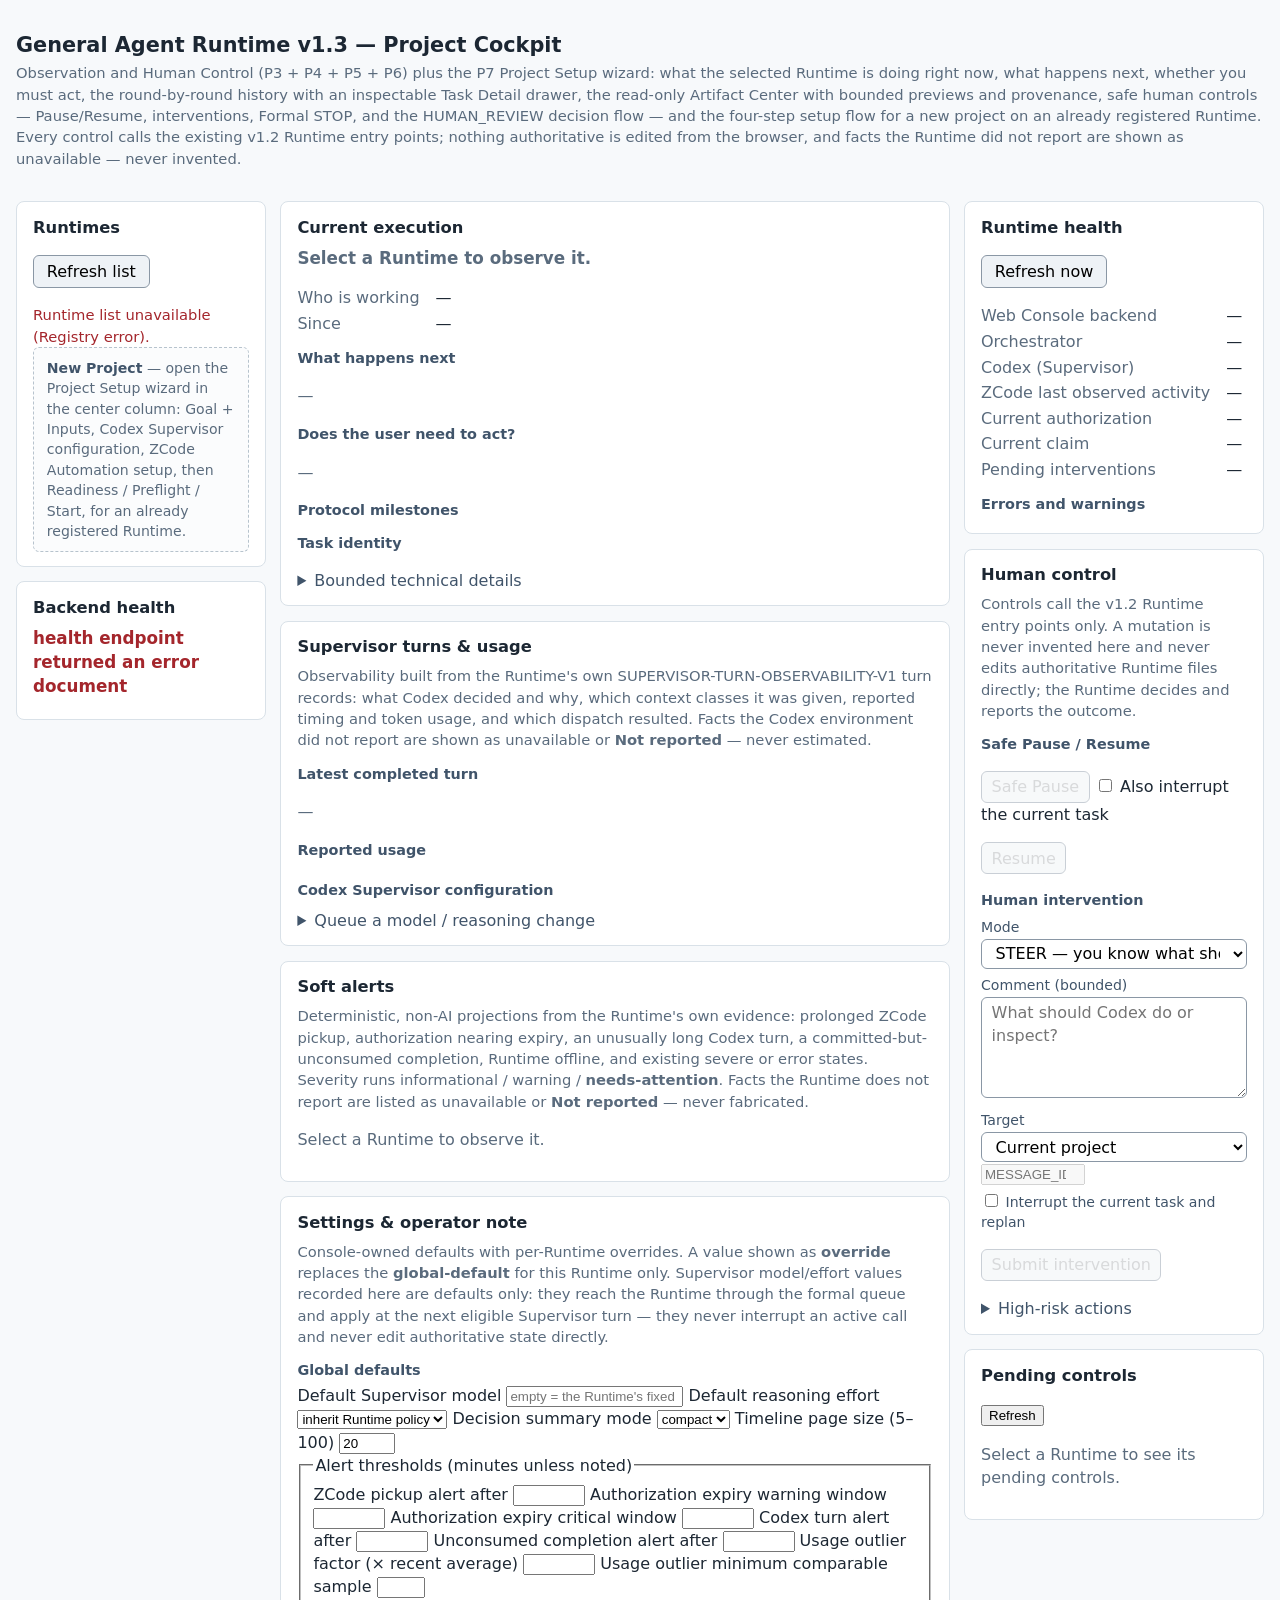
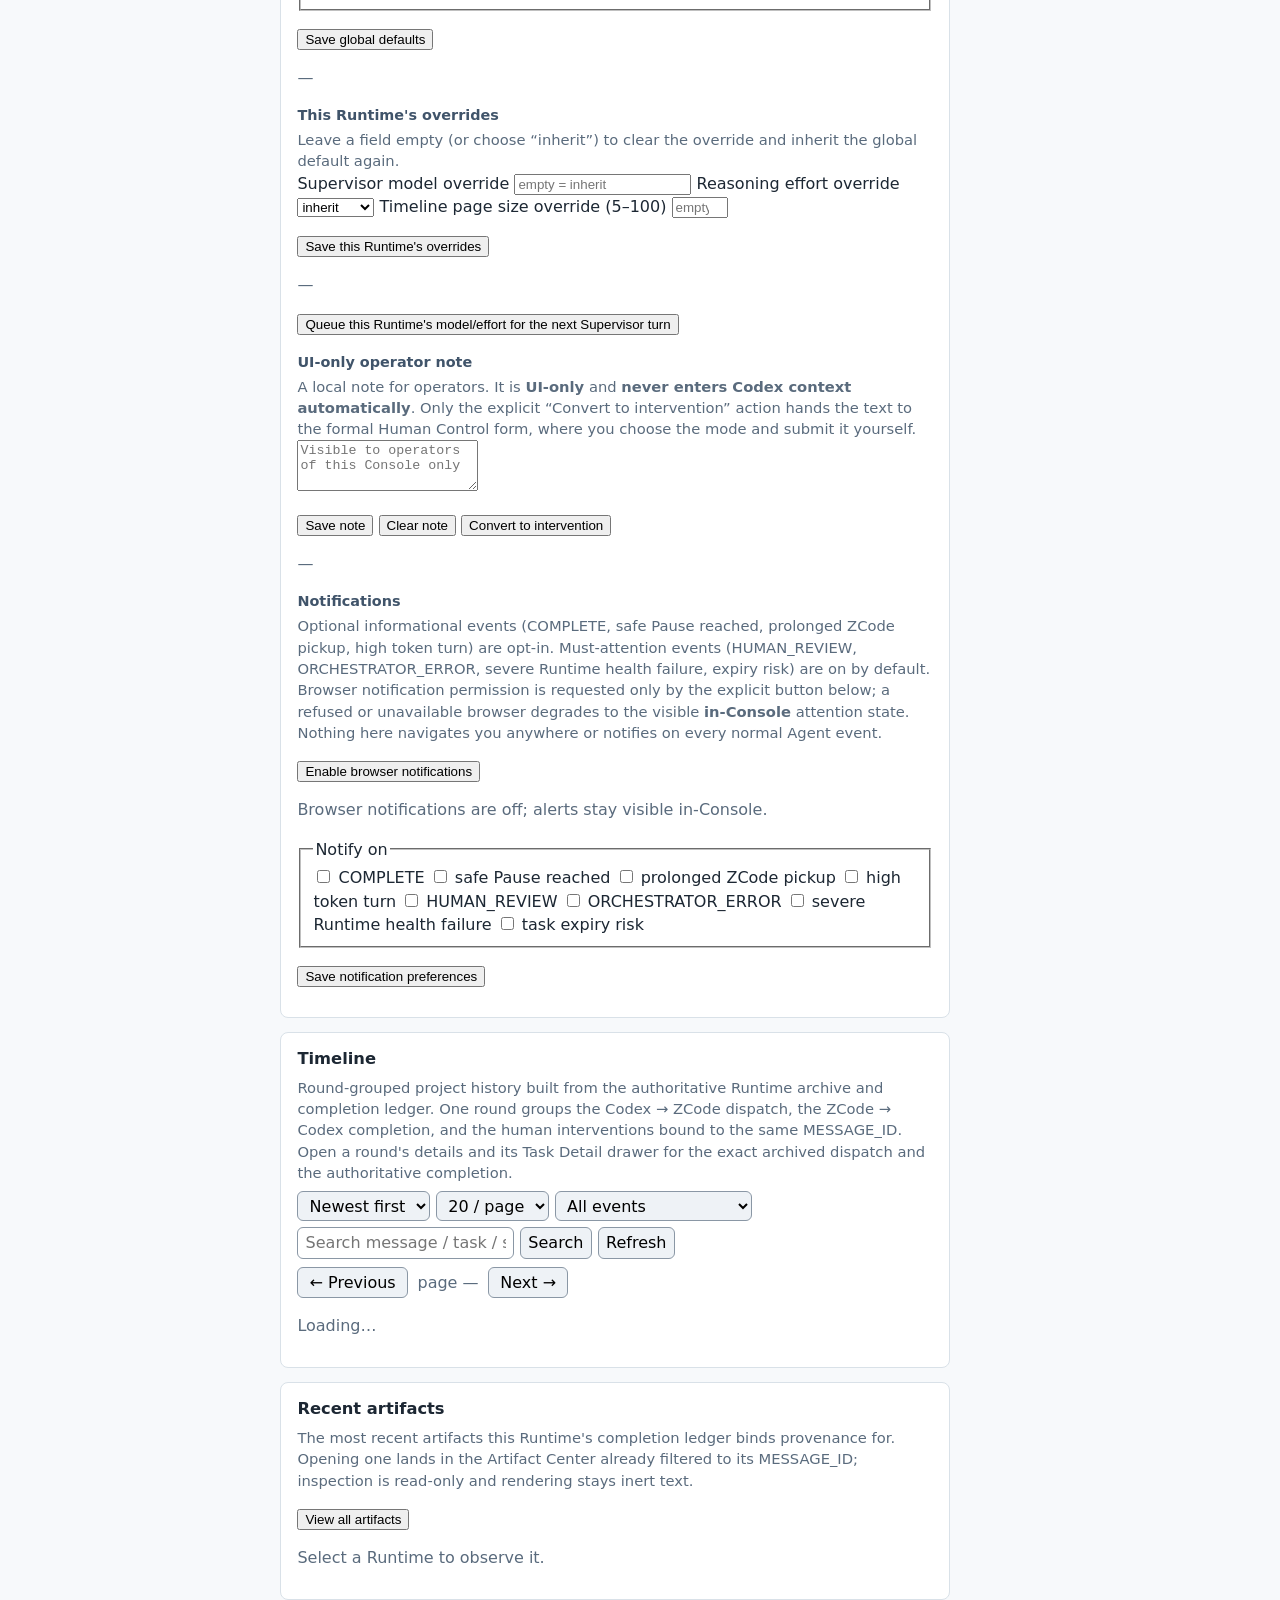
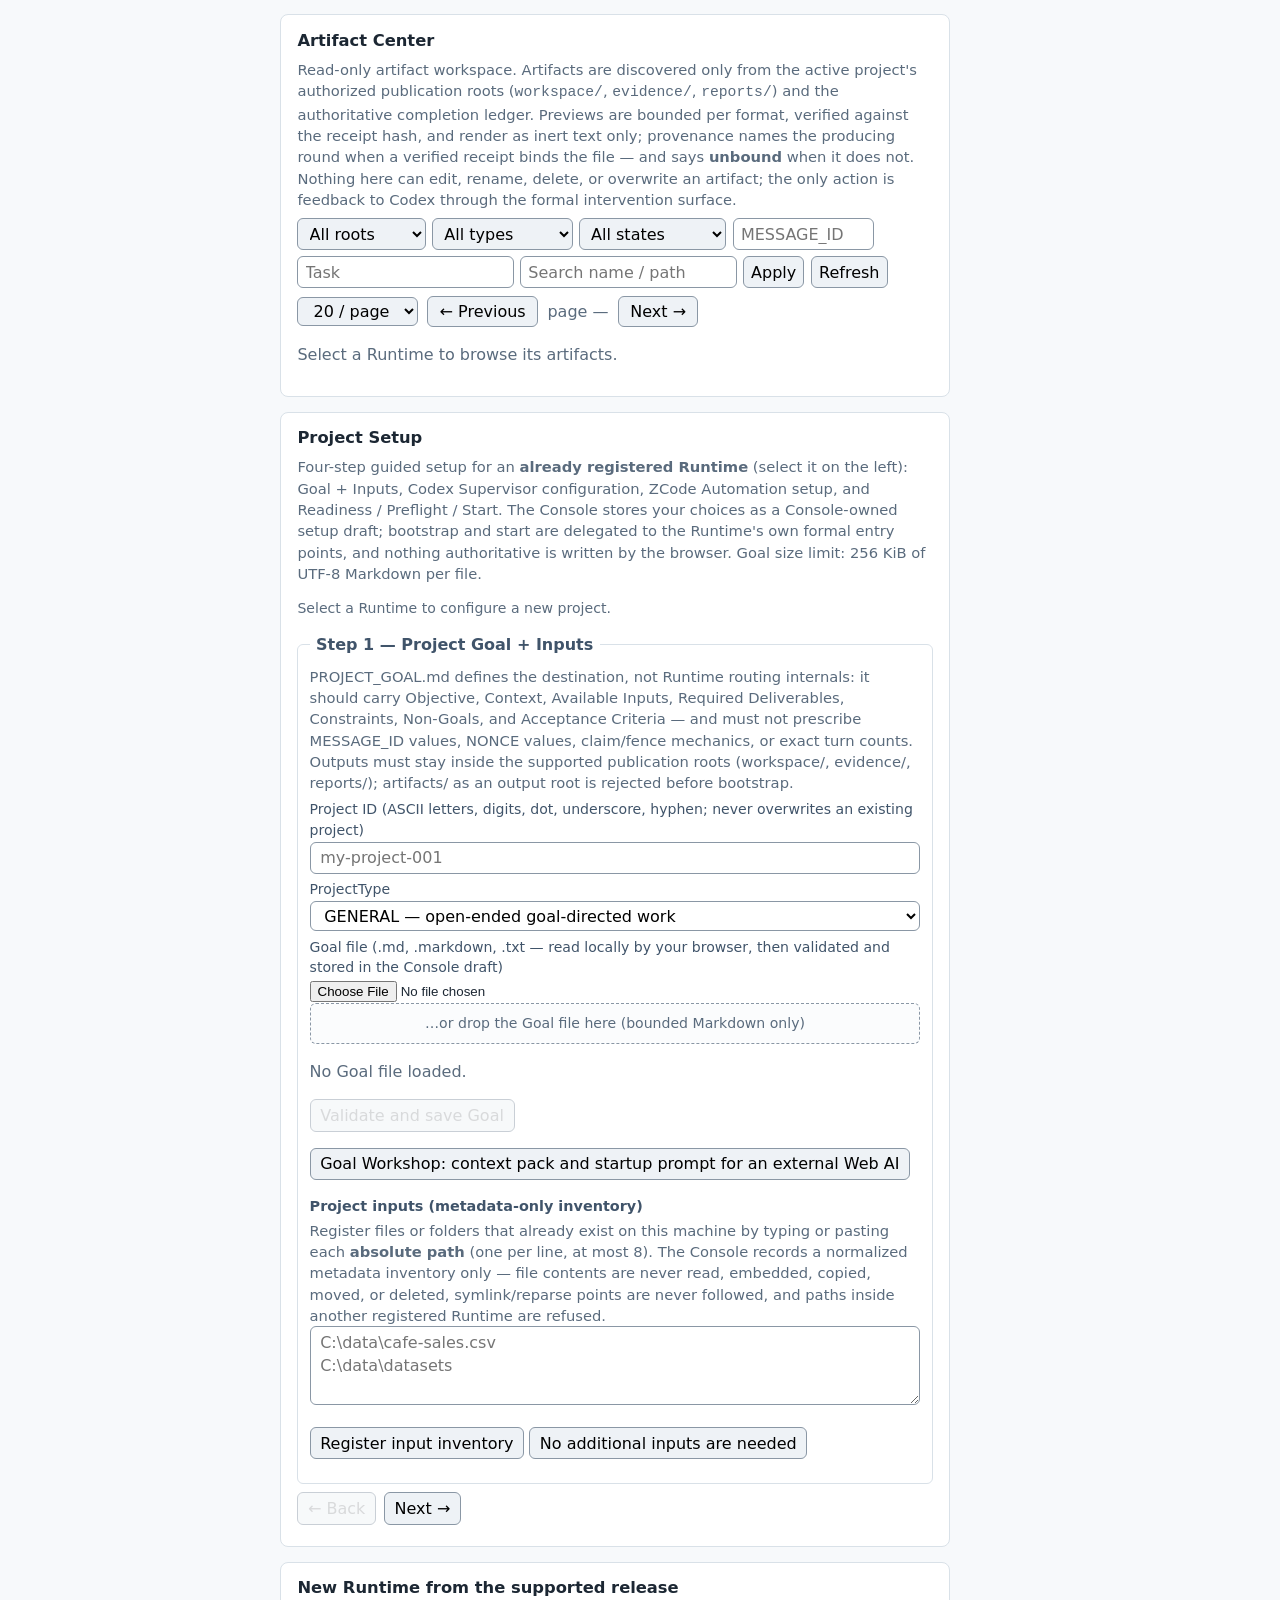
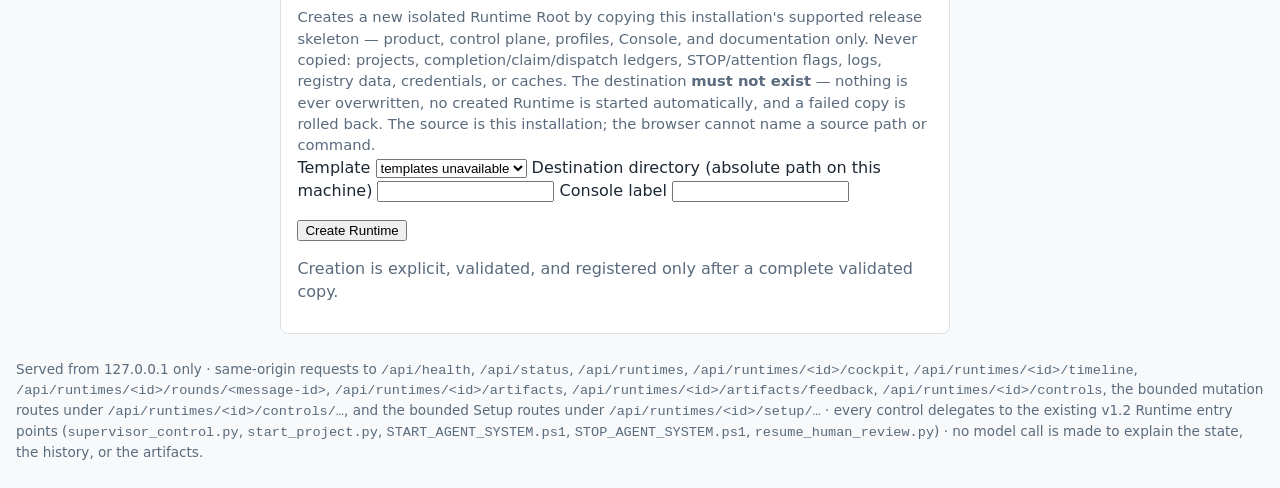
==== web_console/index.html @ d337f1e9 "Checkpoint: v1.3.0-rc1 before UI UX productization" ====
<!DOCTYPE html>
<html lang="en">
<head>
<meta charset="utf-8">
<meta name="viewport" content="width=device-width, initial-scale=1">
<title>General Agent Runtime v1.3 — Project Cockpit</title>
<style>
  :root { color-scheme: light; }
  * { box-sizing: border-box; }
  body {
    font-family: "Segoe UI", system-ui, sans-serif;
    margin: 0 auto; max-width: 86rem; padding: 0 1rem 2rem;
    color: #1c2733; background: #f7f9fb; line-height: 1.45;
  }
  header { padding: 1rem 0 0.2rem; }
  h1 { font-size: 1.3rem; margin-bottom: 0.15rem; }
  h2 { font-size: 1.02rem; margin: 0 0 0.4rem; }
  h3 { font-size: 0.9rem; margin: 0.8rem 0 0.2rem; color: #40546a; }
  .hint { color: #5a6b7d; margin: 0.1rem 0 0; font-size: 0.92rem; }
  .cockpit-grid {
    display: grid; gap: 0.9rem; margin-top: 0.9rem;
    grid-template-columns: 250px minmax(0, 1fr) 300px;
    align-items: start;
  }
  #column-runtimes, #column-current, #column-control { min-width: 0; }
  section {
    background: #ffffff; border: 1px solid #d9e1e8; border-radius: 8px;
    padding: 0.85rem 1rem; margin-top: 0.9rem;
  }
  .placeholder {
    border: 1px dashed #b7c3cd; border-radius: 6px; background: #fbfcfd;
    color: #5a6b7d; padding: 0.6rem 0.8rem; font-size: 0.88rem;
  }
  .placeholder strong { color: #40546a; }
  .state { font-weight: 600; font-size: 1.05rem; margin: 0.2rem 0; }
  .ok { color: #17682f; }
  .bad { color: #a4262c; }
  .muted { color: #5a6b7d; }
  dl { display: grid; grid-template-columns: max-content 1fr;
       gap: 0.15rem 1rem; margin: 0.4rem 0 0; }
  dt { color: #5a6b7d; }
  dd { margin: 0; overflow-wrap: anywhere; }
  ul#ce-milestones { list-style: none; margin: 0.3rem 0 0; padding: 0; }
  ul#ce-milestones li { padding: 0.05rem 0; }
  ul#rh-errors { list-style: none; margin: 0.3rem 0 0; padding: 0; }
  ul#rh-errors li { padding: 0.05rem 0; overflow-wrap: anywhere; }
  .runtime-item {
    display: block; width: 100%; text-align: left; font: inherit;
    margin: 0.25rem 0; padding: 0.4rem 0.6rem; border-radius: 6px;
    border: 1px solid #c6d0d9; background: #eef2f6; cursor: pointer;
    overflow-wrap: anywhere;
  }
  .runtime-item:hover { background: #e2e9ef; }
  .runtime-item.selected { border-color: #2b5d8c; background: #dce9f5; }
  .runtime-item .rid { color: #5a6b7d; font-size: 0.8rem; }
  button#refresh, button#refresh-health {
    font: inherit; padding: 0.25rem 0.8rem; border-radius: 6px;
    border: 1px solid #8a97a5; background: #eef2f6; cursor: pointer;
  }
  button#refresh:hover, button#refresh-health:hover { background: #e2e9ef; }
  details { margin-top: 0.5rem; }
  summary { cursor: pointer; color: #40546a; }
  footer { margin-top: 1.6rem; color: #5a6b7d; font-size: 0.85rem; }
  /* P4 Timeline panel */
  #tl-controls { display: flex; flex-wrap: wrap; gap: 0.4rem; margin: 0.5rem 0; }
  #tl-controls select, #tl-controls input, #tl-controls button {
    font: inherit; padding: 0.2rem 0.45rem; border-radius: 6px;
    border: 1px solid #8a97a5; background: #eef2f6;
  }
  #tl-controls input { background: #ffffff; min-width: 12rem; }
  #tl-controls button { cursor: pointer; }
  #tl-controls button:hover { background: #e2e9ef; }
  .timeline-round {
    border: 1px solid #d9e1e8; border-radius: 6px; background: #fbfcfd;
    margin: 0.4rem 0; padding: 0.35rem 0.6rem;
  }
  .timeline-round summary { list-style: none; cursor: pointer; }
  .timeline-round .round-head { display: flex; flex-wrap: wrap; gap: 0.4rem;
    align-items: baseline; }
  .round-status { font-weight: 600; }
  .round-status.completed { color: #17682f; }
  .round-status.untrusted, .round-status.anomaly { color: #a4262c; }
  .round-meta { color: #5a6b7d; font-size: 0.85rem; }
  .badge { display: inline-block; border: 1px solid #c6d0d9; color: #5a6b7d;
    border-radius: 10px; padding: 0 0.5rem; font-size: 0.78rem; }
  .badge.warn { border-color: #d0a12c; color: #7a5c00; }
  .badge.bad { border-color: #a4262c; color: #a4262c; }
  .round-detail-open { font: inherit; cursor: pointer; margin-top: 0.3rem;
    padding: 0.2rem 0.7rem; border-radius: 6px; border: 1px solid #2b5d8c;
    background: #dce9f5; }
  #tl-pages { display: flex; gap: 0.6rem; align-items: center; margin: 0.5rem 0; }
  #tl-pages button { font: inherit; padding: 0.2rem 0.7rem; border-radius: 6px;
    border: 1px solid #8a97a5; background: #eef2f6; cursor: pointer; }
  #tl-pages button:disabled { opacity: 0.45; cursor: default; }
  #tl-new-events button { font: inherit; padding: 0.25rem 0.8rem;
    border-radius: 6px; border: 1px solid #2b5d8c; background: #dce9f5;
    cursor: pointer; }
  /* P4 Task Detail drawer */
  #task-drawer {
    position: fixed; top: 0; right: 0; height: 100vh; width: min(46rem, 96vw);
    background: #ffffff; border-left: 2px solid #2b5d8c;
    box-shadow: -6px 0 18px rgba(28, 39, 51, 0.18);
    padding: 0.8rem 1rem; overflow-y: auto; z-index: 20;
  }
  #td-head { display: flex; justify-content: space-between; gap: 0.6rem;
    align-items: baseline; }
  #td-close { font: inherit; cursor: pointer; padding: 0.2rem 0.7rem;
    border-radius: 6px; border: 1px solid #8a97a5; background: #eef2f6; }
  #td-tabs { display: flex; flex-wrap: wrap; gap: 0.3rem; margin: 0.6rem 0; }
  #td-tabs button { font: inherit; font-size: 0.88rem; cursor: pointer;
    padding: 0.22rem 0.7rem; border-radius: 14px; border: 1px solid #c6d0d9;
    background: #f2f5f8; }
  #td-tabs button.active { border-color: #2b5d8c; background: #dce9f5;
    font-weight: 600; }
  #td-body pre {
    white-space: pre-wrap; overflow-wrap: anywhere; background: #f4f6f8;
    border: 1px solid #d9e1e8; border-radius: 6px; padding: 0.6rem;
    font-size: 0.82rem; max-height: 60vh; overflow-y: auto;
  }
  #td-body .unavailable { color: #a4262c; }
  /* P5 Human Control + Pending Controls */
  #hc-feedback {
    border: 1px solid #c6d0d9; border-radius: 6px; padding: 0.4rem 0.6rem;
    margin: 0.4rem 0; font-size: 0.88rem; overflow-wrap: anywhere;
  }
  #hc-feedback.hc-ok { border-color: #17682f; background: #eef7f0; }
  #hc-feedback.hc-error { border-color: #a4262c; background: #fbeeee; }
  .hc-confirm {
    border: 1px solid #d0a12c; background: #fdf6e3; border-radius: 6px;
    padding: 0.45rem 0.6rem; margin: 0.4rem 0; font-size: 0.88rem;
  }
  .hc-confirm p { margin: 0.15rem 0; }
  .hc-danger {
    border: 1px solid #a4262c; background: #fff5f5; border-radius: 6px;
    padding: 0.45rem 0.6rem; margin: 0.45rem 0 0;
  }
  .hc-danger h4 { color: #a4262c; margin: 0.2rem 0; }
  button.hc-danger-button {
    font: inherit; cursor: pointer; padding: 0.25rem 0.8rem;
    border-radius: 6px; border: 1px solid #a4262c; background: #ffffff;
    color: #a4262c; font-weight: 600;
  }
  button.hc-danger-button:hover { background: #fbeeee; }
  #human-control-section button, #hc-int-form select,
  #hc-int-form textarea, #hc-review-form textarea,
  #hc-stop-challenge input {
    font: inherit; padding: 0.22rem 0.6rem; border-radius: 6px;
    border: 1px solid #8a97a5; background: #eef2f6;
  }
  #human-control-section button { cursor: pointer; }
  #human-control-section button:hover:not(:disabled) { background: #e2e9ef; }
  #human-control-section button:disabled { opacity: 0.45; cursor: default; }
  #hc-int-form, #hc-review-form { margin: 0.3rem 0 0; }
  #hc-int-form label, #hc-review-form label { display: block;
    margin: 0.35rem 0 0.1rem; color: #40546a; font-size: 0.88rem; }
  #hc-int-form select, #hc-int-form textarea, #hc-review-form textarea,
  #hc-stop-challenge input { width: 100%; background: #ffffff; }
  #hc-review-reason {
    white-space: pre-wrap; overflow-wrap: anywhere; background: #f4f6f8;
    border: 1px solid #d9e1e8; border-radius: 6px; padding: 0.5rem;
    font-size: 0.85rem;
  }
  #hc-review-facts { font-size: 0.88rem; }
  #hc-review-prepared { border: 1px solid #2b5d8c; border-radius: 6px;
    background: #f0f6fc; padding: 0.45rem 0.6rem; margin: 0.4rem 0;
    font-size: 0.85rem; overflow-wrap: anywhere; }
  .hc-item {
    border: 1px solid #d9e1e8; border-radius: 6px; background: #fbfcfd;
    margin: 0.35rem 0; padding: 0.35rem 0.55rem; font-size: 0.88rem;
  }
  .hc-item .hc-cat { font-weight: 600; }
  .badge.pending { border-color: #d0a12c; color: #7a5c00; }
  .badge.consumed { border-color: #17682f; color: #17682f; }
  .badge.superseded, .badge.failed, .badge.needs_recovery {
    border-color: #a4262c; color: #a4262c; }
  /* P6 Artifact Center */
  #ac-controls { display: flex; flex-wrap: wrap; gap: 0.4rem; margin: 0.5rem 0; }
  #ac-controls select, #ac-controls input, #ac-controls button {
    font: inherit; padding: 0.2rem 0.45rem; border-radius: 6px;
    border: 1px solid #8a97a5; background: #eef2f6;
  }
  #ac-controls input { background: #ffffff; min-width: 8rem; }
  #ac-controls button { cursor: pointer; }
  #ac-controls button:hover { background: #e2e9ef; }
  #ac-pages { display: flex; flex-wrap: wrap; gap: 0.6rem; align-items: center;
    margin: 0.5rem 0; }
  #ac-pages button, #ac-page-size { font: inherit; padding: 0.2rem 0.7rem;
    border-radius: 6px; border: 1px solid #8a97a5; background: #eef2f6;
    cursor: pointer; }
  #ac-pages button:disabled { opacity: 0.45; cursor: default; }
  .ac-item {
    border: 1px solid #d9e1e8; border-radius: 6px; background: #fbfcfd;
    margin: 0.4rem 0; padding: 0.35rem 0.6rem;
  }
  .ac-head { display: flex; flex-wrap: wrap; gap: 0.4rem;
    align-items: baseline; }
  .ac-name { font: inherit; cursor: pointer; padding: 0.15rem 0.55rem;
    border-radius: 6px; border: 1px solid #2b5d8c; background: #dce9f5; }
  .ac-detail { margin-top: 0.4rem; border-top: 1px solid #d9e1e8;
    padding-top: 0.35rem; }
  .ac-preview pre {
    white-space: pre-wrap; overflow-wrap: anywhere; background: #f4f6f8;
    border: 1px solid #d9e1e8; border-radius: 6px; padding: 0.6rem;
    font-size: 0.82rem; max-height: 50vh; overflow-y: auto;
  }
  .ac-preview table { border-collapse: collapse; font-size: 0.85rem;
    margin: 0.3rem 0; }
  .ac-preview td { border: 1px solid #d9e1e8; padding: 0.15rem 0.5rem; }
  .ac-preview img { max-width: 100%; max-height: 60vh;
    border: 1px solid #d9e1e8; border-radius: 6px; }
  .ac-provenance, .ac-preview { margin-top: 0.4rem; }
  /* P7 Setup Wizard */
  #setup-steps { margin: 0.5rem 0; }
  #setup-steps fieldset { border: 1px solid #d9e1e8; border-radius: 6px;
    margin: 0.5rem 0; padding: 0.5rem 0.7rem; }
  #setup-steps legend { font-weight: 600; color: #40546a;
    padding: 0 0.4rem; }
  #setup-wizard-section button, #setup-wizard-section select,
  #setup-wizard-section input[type="text"], #setup-wizard-section textarea {
    font: inherit; padding: 0.22rem 0.6rem; border-radius: 6px;
    border: 1px solid #8a97a5; background: #eef2f6;
  }
  #setup-wizard-section input[type="text"], #setup-wizard-section textarea,
  #setup-wizard-section select { width: 100%; background: #ffffff; }
  #setup-wizard-section button { cursor: pointer; }
  #setup-wizard-section button:hover:not(:disabled) { background: #e2e9ef; }
  #setup-wizard-section button:disabled { opacity: 0.45; cursor: default; }
  #setup-wizard-section label { display: block; margin: 0.35rem 0 0.1rem;
    color: #40546a; font-size: 0.88rem; }
  #setup-goal-drop { border: 1px dashed #8a97a5; border-radius: 6px;
    background: #fbfcfd; padding: 0.6rem; text-align: center;
    color: #5a6b7d; font-size: 0.88rem; }
  #setup-goal-drop.dragover { background: #dce9f5; border-color: #2b5d8c; }
  #setup-goal-validation .bad, .setup-check.bad { color: #a4262c; }
  #setup-goal-validation .ok, .setup-check.pass { color: #17682f; }
  .setup-check { margin: 0.2rem 0; font-size: 0.88rem; }
  .setup-nav { display: flex; gap: 0.5rem; margin: 0.5rem 0; }
  #setup-zcode-prompt, #setup-workshop-pack, #setup-startup-prompt {
    white-space: pre-wrap; overflow-wrap: anywhere; font-size: 0.8rem;
    max-height: 30vh; overflow-y: auto; }
  #setup-input-inventory li { overflow-wrap: anywhere; }
  #setup-status { font-size: 0.88rem; }
  @media (max-width: 980px) {
    .cockpit-grid { grid-template-columns: 1fr; }
  }
</style>
</head>
<body>
<header>
  <h1>General Agent Runtime v1.3 — Project Cockpit</h1>
  <p class="hint">Observation and Human Control (P3 + P4 + P5 + P6) plus
  the P7 Project Setup wizard: what the
  selected Runtime is doing right now, what happens next, whether you must
  act, the round-by-round history with an inspectable Task Detail drawer, the
  read-only Artifact Center with bounded previews and provenance, safe
  human controls — Pause/Resume, interventions, Formal STOP, and the
  HUMAN_REVIEW decision flow — and the four-step setup flow for a new
  project on an already registered Runtime. Every control calls the existing
  v1.2 Runtime
  entry points; nothing authoritative is edited from the browser, and facts
  the Runtime did not report are shown as unavailable — never invented.</p>
</header>

<div class="cockpit-grid">

  <aside id="column-runtimes">
    <section id="runtime-section">
      <h2>Runtimes</h2>
      <p><button id="refresh" type="button">Refresh list</button></p>
      <div id="runtime-list"></div>
      <p class="hint" id="runtimes-hint">Loading…</p>
      <div class="placeholder">
        <strong>New Project</strong> — open the Project Setup wizard in the
        center column: Goal + Inputs, Codex Supervisor configuration,
        ZCode Automation setup, then Readiness / Preflight / Start, for an
        already registered Runtime.
      </div>
    </section>
    <section id="health-section">
      <h2>Backend health</h2>
      <p class="state" id="health-state">checking…</p>
      <dl id="health-details"></dl>
    </section>
  </aside>

  <main id="column-current">
    <section id="current-execution">
      <h2>Current execution</h2>
      <p class="state muted" id="ce-state-label">Select a Runtime to observe
        it.</p>
      <p id="ce-detail" class="muted"></p>
      <dl>
        <dt>Who is working</dt><dd id="ce-worker">—</dd>
        <dt>Since</dt><dd id="ce-since">—</dd>
      </dl>
      <h3>What happens next</h3>
      <p id="ce-next-label" class="muted">—</p>
      <p id="ce-next-detail" class="muted"></p>
      <h3>Does the user need to act?</h3>
      <p id="ce-action" class="muted">—</p>
      <h3>Protocol milestones</h3>
      <ul id="ce-milestones"></ul>
      <h3>Task identity</h3>
      <dl id="ce-protocol"></dl>
      <details>
        <summary>Bounded technical details</summary>
        <dl id="ce-tech"></dl>
      </details>
    </section>
    <section id="supervisor-section">
      <h2>Supervisor turns &amp; usage</h2>
      <p class="hint">Observability built from the Runtime's own
      SUPERVISOR-TURN-OBSERVABILITY-V1 turn records: what Codex decided and
      why, which context classes it was given, reported timing and token
      usage, and which dispatch resulted. Facts the Codex environment did not
      report are shown as unavailable or <strong>Not reported</strong> — never
      estimated.</p>
      <h3>Latest completed turn</h3>
      <div id="sv-latest-turn">
        <p class="muted">Select a Runtime to observe it.</p>
      </div>
      <h3>Reported usage</h3>
      <dl id="sv-usage-summary"></dl>
      <h3>Codex Supervisor configuration</h3>
      <div id="sv-config-state"></div>
      <details id="sv-config-details">
        <summary>Queue a model / reasoning change</summary>
        <p class="hint">The change is validated and queued for the next
        eligible Supervisor turn; it <strong>never interrupts an active
        call</strong>. Until a change is queued, the Runtime's fixed
        Supervisor policy applies.</p>
        <p id="sv-config-draft" class="hint"></p>
        <label for="sv-config-model">Supervisor model</label>
        <input id="sv-config-model" type="text" maxlength="80"
               placeholder="e.g. gpt-5.6-sol">
        <label for="sv-config-effort">Reasoning effort</label>
        <select id="sv-config-effort" aria-label="Reasoning effort">
          <option value="LOW">LOW</option>
          <option value="MEDIUM">MEDIUM</option>
          <option value="HIGH">HIGH</option>
        </select>
        <p><button id="sv-config-submit" type="button">Queue configuration
          change</button></p>
        <p id="sv-config-status" class="muted">The submitted change is queued
          — it applies next Supervisor turn and is shown as pending until
          then.</p>
      </details>
    </section>
    <section id="alerts-section">
      <h2>Soft alerts</h2>
      <p class="hint">Deterministic, non-AI projections from the Runtime's
      own evidence: prolonged ZCode pickup, authorization nearing expiry, an
      unusually long Codex turn, a committed-but-unconsumed completion,
      Runtime offline, and existing severe or error states. Severity runs
      informational / warning / <strong>needs-attention</strong>. Facts the
      Runtime does not report are listed as unavailable or
      <strong>Not reported</strong> — never fabricated.</p>
      <div id="alerts-list"></div>
      <p id="alerts-status" class="muted">Select a Runtime to observe it.</p>
    </section>
    <section id="settings-section">
      <h2>Settings &amp; operator note</h2>
      <p class="hint">Console-owned defaults with per-Runtime overrides. A
      value shown as <strong>override</strong> replaces the
      <strong>global-default</strong> for this Runtime only. Supervisor
      model/effort values recorded here are defaults only: they reach the
      Runtime through the formal queue and apply at the next eligible
      Supervisor turn — they never interrupt an active call and never edit
      authoritative state directly.</p>
      <h3>Global defaults</h3>
      <label for="settings-global-model">Default Supervisor model</label>
      <input id="settings-global-model" type="text" maxlength="80"
             placeholder="empty = the Runtime's fixed policy">
      <label for="settings-global-effort">Default reasoning effort</label>
      <select id="settings-global-effort"
              aria-label="Default reasoning effort">
        <option value="">inherit Runtime policy</option>
        <option value="LOW">LOW</option>
        <option value="MEDIUM">MEDIUM</option>
        <option value="HIGH">HIGH</option>
      </select>
      <label for="settings-global-summary">Decision summary mode</label>
      <select id="settings-global-summary"
              aria-label="Decision summary mode">
        <option value="compact">compact</option>
        <option value="full">full</option>
      </select>
      <label for="settings-global-pagesize">Timeline page size (5–100)</label>
      <input id="settings-global-pagesize" type="number" min="5" max="100">
      <fieldset id="settings-thresholds">
        <legend>Alert thresholds (minutes unless noted)</legend>
        <label for="settings-threshold-zcode-pickup">ZCode pickup alert
          after</label>
        <input id="settings-threshold-zcode-pickup" type="number"
          min="1" max="10080">
        <label for="settings-threshold-expiry-warning">Authorization expiry
          warning window</label>
        <input id="settings-threshold-expiry-warning" type="number"
          min="1" max="10080">
        <label for="settings-threshold-expiry-critical">Authorization expiry
          critical window</label>
        <input id="settings-threshold-expiry-critical" type="number"
          min="1" max="10080">
        <label for="settings-threshold-turn">Codex turn alert after</label>
        <input id="settings-threshold-turn" type="number"
          min="1" max="10080">
        <label for="settings-threshold-unconsumed">Unconsumed completion
          alert after</label>
        <input id="settings-threshold-unconsumed" type="number"
          min="1" max="10080">
        <label for="settings-threshold-usage-factor">Usage outlier factor
          (× recent average)</label>
        <input id="settings-threshold-usage-factor" type="number"
          min="1.5" max="100" step="0.5">
        <label for="settings-threshold-usage-sample">Usage outlier minimum
          comparable sample</label>
        <input id="settings-threshold-usage-sample" type="number"
          min="2" max="20">
      </fieldset>
      <p><button id="settings-global-save" type="button">Save global
        defaults</button></p>
      <p id="settings-global-status" class="muted">Select a Runtime to
        observe it.</p>
      <h3>This Runtime's overrides</h3>
      <p class="hint">Leave a field empty (or choose “inherit”) to clear the
      override and inherit the global default again.</p>
      <label for="settings-runtime-model">Supervisor model override</label>
      <input id="settings-runtime-model" type="text" maxlength="80"
             placeholder="empty = inherit">
      <label for="settings-runtime-effort">Reasoning effort override</label>
      <select id="settings-runtime-effort"
              aria-label="Reasoning effort override">
        <option value="">inherit</option>
        <option value="LOW">LOW</option>
        <option value="MEDIUM">MEDIUM</option>
        <option value="HIGH">HIGH</option>
      </select>
      <label for="settings-runtime-pagesize">Timeline page size override
        (5–100)</label>
      <input id="settings-runtime-pagesize" type="number" min="5" max="100"
             placeholder="empty = inherit">
      <p><button id="settings-runtime-save" type="button">Save this
        Runtime's overrides</button></p>
      <p id="settings-runtime-status" class="muted">—</p>
      <p><button id="settings-queue-config" type="button">Queue this
        Runtime's model/effort for the next Supervisor turn</button></p>
      <h3>UI-only operator note</h3>
      <p class="hint">A local note for operators. It is <strong>UI-only</strong>
      and <strong>never enters Codex context automatically</strong>. Only the
      explicit “Convert to intervention” action hands the text to the formal
      Human Control form, where you choose the mode and submit it
      yourself.</p>
      <textarea id="settings-note" maxlength="4000" rows="3"
        placeholder="Visible to operators of this Console only"></textarea>
      <p>
        <button id="settings-note-save" type="button">Save note</button>
        <button id="settings-note-clear" type="button">Clear note</button>
        <button id="settings-note-to-intervention" type="button">Convert to
          intervention</button>
      </p>
      <p id="settings-note-status" class="muted">—</p>
      <h3>Notifications</h3>
      <p class="hint">Optional informational events (COMPLETE, safe Pause
      reached, prolonged ZCode pickup, high token turn) are opt-in.
      Must-attention events (HUMAN_REVIEW, ORCHESTRATOR_ERROR, severe
      Runtime health failure, expiry risk) are on by default. Browser
      notification permission is requested only by the explicit button
      below; a refused or unavailable browser degrades to the visible
      <strong>in-Console</strong> attention state. Nothing here navigates
      you anywhere or notifies on every normal Agent event.</p>
      <p><button id="settings-notify-enable" type="button">Enable browser
        notifications</button></p>
      <p id="settings-notify-status" class="muted">Browser notifications are
        off; alerts stay visible in-Console.</p>
      <fieldset id="settings-notify-prefs">
        <legend>Notify on</legend>
        <label><input type="checkbox" id="settings-notify-complete">
          COMPLETE</label>
        <label><input type="checkbox" id="settings-notify-safe-pause">
          safe Pause reached</label>
        <label><input type="checkbox" id="settings-notify-zcode-pickup">
          prolonged ZCode pickup</label>
        <label><input type="checkbox" id="settings-notify-high-token-turn">
          high token turn</label>
        <label><input type="checkbox" id="settings-notify-human-review">
          HUMAN_REVIEW</label>
        <label><input type="checkbox" id="settings-notify-orchestrator-error">
          ORCHESTRATOR_ERROR</label>
        <label><input type="checkbox" id="settings-notify-health-severe">
          severe Runtime health failure</label>
        <label><input type="checkbox" id="settings-notify-expiry-risk">
          task expiry risk</label>
      </fieldset>
      <p><button id="settings-notify-save" type="button">Save notification
        preferences</button></p>
    </section>
    <section id="timeline-section">
      <h2>Timeline</h2>
      <p class="hint">Round-grouped project history built from the
      authoritative Runtime archive and completion ledger. One round groups
      the Codex → ZCode dispatch, the ZCode → Codex completion, and the human
      interventions bound to the same MESSAGE_ID. Open a round's details and
      its Task Detail drawer for the exact archived dispatch and the
      authoritative completion.</p>
      <div id="tl-controls">
        <select id="tl-order" aria-label="Order">
          <option value="newest">Newest first</option>
          <option value="oldest">Oldest first</option>
        </select>
        <select id="tl-page-size" aria-label="Rounds per page">
          <option value="10">10 / page</option>
          <option value="20" selected>20 / page</option>
          <option value="50">50 / page</option>
        </select>
        <select id="tl-kind" aria-label="Event filter">
          <option value="all">All events</option>
          <option value="dispatch">Codex → ZCode</option>
          <option value="completion">ZCode → Codex</option>
          <option value="intervention">Human intervention</option>
        </select>
        <input id="tl-search" maxlength="120" type="text"
               placeholder="Search message / task / stage">
        <button id="tl-search-apply" type="button">Search</button>
        <button id="tl-refresh" type="button">Refresh</button>
      </div>
      <p id="tl-new-events" hidden>
        <button id="tl-jump-latest" type="button">New events available —
          Jump to latest</button>
      </p>
      <div id="tl-pages">
        <button id="tl-prev" type="button">← Previous</button>
        <span id="tl-page-indicator" class="muted">page —</span>
        <button id="tl-next" type="button">Next →</button>
      </div>
      <div id="tl-rounds"></div>
      <p id="tl-status" class="muted">Loading…</p>
    </section>
    <section id="recent-artifacts-section">
      <h2>Recent artifacts</h2>
      <p class="hint">The most recent artifacts this Runtime's completion
      ledger binds provenance for. Opening one lands in the Artifact Center
      already filtered to its MESSAGE_ID; inspection is read-only and
      rendering stays inert text.</p>
      <ul id="ra-list"></ul>
      <p><button id="ra-view-all" type="button">View all artifacts</button></p>
      <p id="ra-status" class="muted">Select a Runtime to observe it.</p>
    </section>
    <section id="artifact-center-section">
      <h2>Artifact Center</h2>
      <p class="hint">Read-only artifact workspace. Artifacts are discovered
      only from the active project's authorized publication roots
      (<code>workspace/</code>, <code>evidence/</code>,
      <code>reports/</code>) and the authoritative completion ledger.
      Previews are bounded per format, verified against the receipt hash,
      and render as inert text only; provenance names the producing round
      when a verified receipt binds the file — and says
      <strong>unbound</strong> when it does not. Nothing here can edit,
      rename, delete, or overwrite an artifact; the only action is feedback
      to Codex through the formal intervention surface.</p>
      <div id="ac-controls">
        <select id="ac-root" aria-label="Publication root">
          <option value="">All roots</option>
          <option value="workspace">workspace/</option>
          <option value="evidence">evidence/</option>
          <option value="reports">reports/</option>
        </select>
        <select id="ac-type" aria-label="Artifact type">
          <option value="">All types</option>
          <option value="markdown">Markdown</option>
          <option value="text">Text</option>
          <option value="log">Log</option>
          <option value="code">Code</option>
          <option value="png">PNG</option>
          <option value="jpeg">JPEG</option>
          <option value="webp">WebP</option>
          <option value="csv">CSV</option>
          <option value="json">JSON</option>
          <option value="pdf">PDF</option>
          <option value="unsupported">Unsupported</option>
        </select>
        <select id="ac-status-filter" aria-label="Binding status">
          <option value="">All states</option>
          <option value="ledger">Ledger-bound</option>
          <option value="unbound">Unbound</option>
          <option value="missing">Missing</option>
        </select>
        <input id="ac-message" type="number" min="0" max="999999999"
          placeholder="MESSAGE_ID">
        <input id="ac-task" maxlength="120" type="text" placeholder="Task">
        <input id="ac-search" maxlength="120" type="text"
          placeholder="Search name / path">
        <button id="ac-apply" type="button">Apply</button>
        <button id="ac-refresh" type="button">Refresh</button>
      </div>
      <div id="ac-pages">
        <select id="ac-page-size" aria-label="Artifacts per page">
          <option value="10">10 / page</option>
          <option value="20" selected>20 / page</option>
          <option value="50">50 / page</option>
        </select>
        <button id="ac-prev" type="button">← Previous</button>
        <span id="ac-page-indicator" class="muted">page —</span>
        <button id="ac-next" type="button">Next →</button>
      </div>
      <div id="ac-list"></div>
      <p id="ac-status" class="muted">Select a Runtime to browse its
        artifacts.</p>
      <div id="ac-feedback" class="hc-confirm" hidden>
        <p id="ac-fb-summary"></p>
        <label for="ac-fb-mode">Mode</label>
        <select id="ac-fb-mode">
          <option value="STEER">STEER — Give feedback to Codex (you know
            what should change)</option>
          <option value="AUDIT">Deep Review — Ask Codex to Deep Review this
            result (inspect before deciding)</option>
        </select>
        <label for="ac-fb-comment">Comment (bounded; the feedback carries
          artifact path references only — contents and history are never
          attached)</label>
        <textarea id="ac-fb-comment" maxlength="4000" rows="4"
          placeholder="What should Codex do or inspect about the selected
          artifacts?"></textarea>
        <p><button id="ac-fb-submit" type="button" disabled>Submit artifact
          feedback</button></p>
      </div>
      <div id="ac-fb-confirm" class="hc-confirm" hidden>
        <p>The feedback is submitted through the P5 formal intervention
        surface, bound to the producing MESSAGE_ID and the selected artifact
        paths (references only). It is queued like any other intervention:
        queued → delivered → consumed.</p>
        <p>
          <button id="ac-fb-confirm-button" type="button">Confirm
            submission</button>
          <button id="ac-fb-cancel-button" type="button">Cancel</button>
        </p>
      </div>
    </section>

    <section id="setup-wizard-section">
      <h2>Project Setup</h2>
      <p class="hint">Four-step guided setup for an <strong>already
      registered Runtime</strong> (select it on the left): Goal + Inputs,
      Codex Supervisor configuration, ZCode Automation setup, and
      Readiness / Preflight / Start. The Console stores your choices as a
      Console-owned setup draft; bootstrap and start are delegated to the
      Runtime's own formal entry points, and nothing authoritative is
      written by the browser. Goal size limit: 256 KiB of UTF-8 Markdown
      per file.</p>
      <p id="setup-status" class="muted">Select a Runtime to configure a
        new project.</p>
      <div id="setup-steps">

        <fieldset id="setup-step-1">
          <legend>Step 1 — Project Goal + Inputs</legend>
          <p class="hint">PROJECT_GOAL.md defines the destination, not
          Runtime routing internals: it should carry Objective, Context,
          Available Inputs, Required Deliverables, Constraints, Non-Goals,
          and Acceptance Criteria — and must not prescribe MESSAGE_ID
          values, NONCE values, claim/fence mechanics, or exact turn
          counts. Outputs must stay inside the supported publication roots
          (workspace/, evidence/, reports/); artifacts/ as an output root
          is rejected before bootstrap.</p>
          <label for="setup-project-id">Project ID (ASCII letters, digits,
            dot, underscore, hyphen; never overwrites an existing
            project)</label>
          <input id="setup-project-id" type="text" maxlength="64"
            autocomplete="off" placeholder="my-project-001">
          <label for="setup-project-type">ProjectType</label>
          <select id="setup-project-type">
            <option value="GENERAL">GENERAL — open-ended goal-directed
              work</option>
            <option value="ACADEMIC_RESEARCH">ACADEMIC_RESEARCH —
              research questions, citations, evidence standards</option>
            <option value="SOFTWARE_ENGINEERING">SOFTWARE_ENGINEERING —
              codebases, tests, engineering deliverables</option>
            <option value="BUSINESS_RESEARCH">BUSINESS_RESEARCH — market
              and competitive analysis, decision memos</option>
          </select>
          <label for="setup-goal-file">Goal file (.md, .markdown, .txt —
            read locally by your browser, then validated and stored in the
            Console draft)</label>
          <input id="setup-goal-file" type="file"
            accept=".md,.markdown,.txt">
          <div id="setup-goal-drop" tabindex="0">…or drop the Goal file
            here (bounded Markdown only)</div>
          <p id="setup-goal-summary" class="muted">No Goal file loaded.</p>
          <p><button id="setup-goal-save" type="button" disabled>Validate
            and save Goal</button></p>
          <div id="setup-goal-validation"></div>
          <p><button id="setup-workshop-open" type="button">Goal Workshop:
            context pack and startup prompt for an external Web AI</button></p>
          <div id="setup-workshop-panel" hidden>
            <p class="hint">Copy both blocks into your external Web AI
            (such as ChatGPT) yourself. The Console never embeds, calls, or
            automates any Web AI, and the pack never contains the Runtime
            Root path.</p>
            <label for="setup-workshop-pack">Context pack (bounded;
              generated from the canonical contract and this Runtime's
              facts)</label>
            <textarea id="setup-workshop-pack" rows="10" readonly></textarea>
            <p><button id="setup-workshop-copy" type="button">Copy context
              pack</button></p>
            <label for="setup-startup-prompt">Startup prompt</label>
            <textarea id="setup-startup-prompt" rows="5" readonly></textarea>
            <p><button id="setup-startup-copy" type="button">Copy startup
              prompt</button></p>
          </div>
          <h3>Project inputs (metadata-only inventory)</h3>
          <p class="hint">Register files or folders that already exist on
          this machine by typing or pasting each <strong>absolute
          path</strong> (one per line, at most 8). The Console records a
          normalized metadata inventory only — file contents are never
          read, embedded, copied, moved, or deleted, symlink/reparse points
          are never followed, and paths inside another registered Runtime
          are refused.</p>
          <textarea id="setup-input-paths" rows="3"
            placeholder="C:\data\cafe-sales.csv&#10;C:\data\datasets"></textarea>
          <p>
            <button id="setup-inputs-register" type="button">Register input
              inventory</button>
            <button id="setup-inputs-none" type="button">No additional
              inputs are needed</button>
          </p>
          <ul id="setup-input-inventory" class="muted"></ul>
        </fieldset>

        <fieldset id="setup-step-2" hidden>
          <legend>Step 2 — Codex Supervisor configuration</legend>
          <p class="hint">Choices below are a <strong>draft only</strong>:
          the v1.2 Runtime exposes no Supervisor model-config interface, so
          nothing is applied to the Runtime and no active turn was changed.
          The Runtime currently reports no provider capability list, so the
          options below are Console-side suggestions recorded with your
          draft.</p>
          <label for="setup-sup-model">Supervisor model (leave empty to
            decide later)</label>
          <input id="setup-sup-model" type="text" maxlength="80"
            autocomplete="off" placeholder="e.g. GPT-5.6 Sol">
          <label for="setup-sup-effort">Reasoning effort</label>
          <select id="setup-sup-effort">
            <option value="">Not chosen yet</option>
            <option value="LOW">LOW</option>
            <option value="MEDIUM">MEDIUM</option>
            <option value="HIGH">HIGH</option>
            <option value="EXTRA_HIGH">EXTRA_HIGH</option>
            <option value="HIGHEST">HIGHEST</option>
            <option value="ULTRA">ULTRA</option>
          </select>
          <label for="setup-sup-mode">Decision explanation mode (default
            Compact)</label>
          <select id="setup-sup-mode">
            <option value="MINIMAL">Minimal — structural state only</option>
            <option value="COMPACT" selected>Compact — short decision
              summary each Supervisor turn</option>
            <option value="DETAILED_ON_DEMAND">Detailed on demand — extra
              explanation only when requested</option>
          </select>
          <p><button id="setup-sup-save" type="button">Save configuration
            draft</button></p>
          <p id="setup-sup-note" class="muted"></p>
        </fieldset>

        <fieldset id="setup-step-3" hidden>
          <legend>Step 3 — ZCode Automation setup</legend>
          <p class="hint">One Scheduled Automation per Runtime Root; the
          Console does <strong>not</strong> choose the ZCode model and it
          <strong>cannot see</strong> whether ZCode Automation is configured
          or enabled — that acknowledgement is yours to make. The canonical
          prompt below is rendered from the Runtime's own template with the
          exact Runtime Root bound, byte-equivalent to
          PREPARE_ZCODE_AUTOMATION.ps1.</p>
          <dl>
            <dt>Runtime Root (ZCode Workspace)</dt>
            <dd id="setup-zcode-root">—</dd>
          </dl>
          <p><button id="setup-zcode-fetch" type="button">Render canonical
            Automation prompt</button></p>
          <label for="setup-zcode-prompt">Canonical Automation prompt</label>
          <textarea id="setup-zcode-prompt" rows="8" readonly></textarea>
          <p><button id="setup-zcode-copy" type="button" disabled>Copy
            prompt</button></p>
          <h3>Setup steps (from ZCODE_SETUP.md)</h3>
          <ol id="setup-zcode-steps"></ol>
          <p><label><input type="checkbox" id="setup-zcode-ack"> I have
            configured (or deliberately deferred) the ZCode Scheduled
            Automation for this Runtime Root.</label></p>
          <p><button id="setup-zcode-acknowledge" type="button"
            disabled>Record acknowledgement</button></p>
        </fieldset>

        <fieldset id="setup-step-4" hidden>
          <legend>Step 4 — Readiness / Preflight / Start</legend>
          <p><button id="setup-readiness-run" type="button">Run readiness
            checks</button></p>
          <p class="hint">Each specification check is reported separately:
            goal_loaded, goal_anchor, inputs_registered,
            project_type_valid, supervisor_config_valid, runtime_healthy,
            python_requirements, control_plane_v12, zcode_acknowledged,
            preflight — all required, all fail-closed.</p>
          <div id="setup-readiness-list"></div>
          <p><button id="setup-start" type="button"
            disabled>Start Agent Collaboration</button></p>
          <div id="setup-start-confirm" class="hc-confirm" hidden>
            <p>Start runs the documented bootstrap (start_project.py) and
            then the Runtime's own START_AGENT_SYSTEM.ps1 entry point, only
            if every readiness check passes; the request goes to the
            bounded <code>/setup/start</code> endpoint and answers
            <code>SETUP_NOT_READY</code> (nothing bootstrapped or started)
            otherwise. The bootstrap never overwrites an existing project
            or Goal Anchor.</p>
            <p>
              <button id="setup-start-go" type="button">Confirm
                start</button>
              <button id="setup-start-cancel" type="button">Cancel</button>
            </p>
          </div>
          <div id="setup-start-result"></div>
          <p><button id="setup-open-cockpit" type="button" hidden>Open the
            selected Runtime's Cockpit</button></p>
        </fieldset>

      </div>
      <div class="setup-nav">
        <button id="setup-back" type="button">← Back</button>
        <button id="setup-next" type="button">Next →</button>
      </div>
    </section>
    <section id="runtime-create-section">
      <h2>New Runtime from the supported release</h2>
      <p class="hint">Creates a new isolated Runtime Root by copying this
      installation's supported release skeleton — product, control plane,
      profiles, Console, and documentation only. Never copied: projects,
      completion/claim/dispatch ledgers, STOP/attention flags, logs,
      registry data, credentials, or caches. The destination
      <strong>must not exist</strong> — nothing is ever overwritten, no
      created Runtime is started automatically, and a failed copy is rolled
      back. The source is this installation; the browser cannot name a
      source path or command.</p>
      <label for="rc-template">Template</label>
      <select id="rc-template" aria-label="Template"></select>
      <label for="rc-destination">Destination directory (absolute path on
        this machine)</label>
      <input id="rc-destination" type="text" spellcheck="false">
      <label for="rc-label">Console label</label>
      <input id="rc-label" type="text" maxlength="120">
      <p><button id="rc-submit" type="button">Create Runtime</button></p>
      <p id="rc-status" class="muted">Creation is explicit, validated, and
        registered only after a complete validated copy.</p>
    </section>
  </main>

  <aside id="column-control">
    <section id="runtime-health">
      <h2>Runtime health</h2>
      <p><button id="refresh-health" type="button">Refresh now</button></p>
      <dl>
        <dt>Web Console backend</dt><dd id="rh-backend">—</dd>
        <dt>Orchestrator</dt><dd id="rh-orchestrator">—</dd>
        <dt>Codex (Supervisor)</dt><dd id="rh-codex">—</dd>
        <dt>ZCode last observed activity</dt><dd id="rh-zcode">—</dd>
        <dt>Current authorization</dt><dd id="rh-authorization">—</dd>
        <dt>Current claim</dt><dd id="rh-claim">—</dd>
        <dt>Pending interventions</dt><dd id="rh-interventions">—</dd>
      </dl>
      <h3>Errors and warnings</h3>
      <ul id="rh-errors"></ul>
    </section>
    <section id="human-control-section">
      <h2>Human control</h2>
      <p class="hint">Controls call the v1.2 Runtime entry points only. A
      mutation is never invented here and never edits authoritative Runtime
      files directly; the Runtime decides and reports the outcome.</p>
      <div id="hc-feedback" hidden></div>

      <h3>Safe Pause / Resume</h3>
      <p id="hc-pause-row">
        <button id="hc-pause" type="button" disabled>Safe Pause</button>
        <label><input type="checkbox" id="hc-pause-interrupt">
          Also interrupt the current task</label>
      </p>
      <div id="hc-pause-confirm" class="hc-confirm" hidden>
        <p id="hc-pause-effect"></p>
        <p>
          <button id="hc-pause-confirm-button" type="button">Confirm
            Pause</button>
          <button id="hc-pause-cancel-button" type="button">Cancel</button>
        </p>
      </div>
      <p id="hc-resume-row">
        <button id="hc-resume" type="button" disabled>Resume</button>
      </p>
      <div id="hc-resume-confirm" class="hc-confirm" hidden>
        <p>Resume clears the pause. The Runtime returns to RUNNING and the
        Orchestrator may start the next Supervisor turn. A HUMAN_REVIEW is
        not cleared by Resume — it needs a Human Decision below.</p>
        <p>
          <button id="hc-resume-confirm-button" type="button">Confirm
            Resume</button>
          <button id="hc-resume-cancel-button" type="button">Cancel</button>
        </p>
      </div>

      <h3>Human intervention</h3>
      <form id="hc-int-form">
        <label for="hc-int-mode">Mode</label>
        <select id="hc-int-mode">
          <option value="STEER">STEER — you know what should change</option>
          <option value="AUDIT">Deep Review / AUDIT — inspect before
            deciding</option>
        </select>
        <label for="hc-int-comment">Comment (bounded)</label>
        <textarea id="hc-int-comment" maxlength="4000" rows="4"
          placeholder="What should Codex do or inspect?"></textarea>
        <label for="hc-int-target">Target</label>
        <select id="hc-int-target">
          <option value="project">Current project</option>
          <option value="message">Historical MESSAGE_ID</option>
        </select>
        <input id="hc-int-message-id" type="number" min="0" max="999999999"
          placeholder="MESSAGE_ID" disabled>
        <label><input type="checkbox" id="hc-int-interrupt">
          Interrupt the current task and replan</label>
        <p><button id="hc-int-submit" type="button"
          disabled>Submit intervention</button></p>
      </form>
      <div id="hc-int-confirm" class="hc-confirm" hidden>
        <p>The intervention is queued for the next Supervisor turn (queued →
        delivered → consumed). Default: the current valid task may finish
        first.</p>
        <p>
          <button id="hc-int-confirm-button" type="button">Confirm
            submission</button>
          <button id="hc-int-cancel-button" type="button">Cancel</button>
        </p>
      </div>

      <div id="hc-review-block" hidden>
        <h3>HUMAN_REVIEW — human decision required</h3>
        <p id="hc-review-facts"></p>
        <p class="hint">Why automation stopped (from the Runtime's own
        HUMAN_REVIEW record):</p>
        <details id="hc-review-reason-details" open>
          <summary>View Full Reason</summary>
          <pre id="hc-review-reason"></pre>
        </details>
        <p class="hint">Data and history are preserved. The Runtime does not
        resume automatically from HUMAN_REVIEW; a Human Decision you submit
        below is required before the Supervisor can continue. Resume alone
        will not clear this state.</p>
        <p><button id="hc-review-prepare-button" type="button">Prepare a
          Human Decision</button></p>
        <form id="hc-review-form" hidden>
          <label for="hc-review-content">Decision content</label>
          <textarea id="hc-review-content" maxlength="24000" rows="5"
            placeholder="What the Supervisor is authorized to do next.">
          </textarea>
          <label for="hc-review-constraints">Constraints — one per line</label>
          <textarea id="hc-review-constraints" rows="4"
            placeholder="Hard limits the Supervisor must repeat verbatim.">
          </textarea>
          <p><button id="hc-review-prepare-submit" type="button">Prepare
            decision</button></p>
        </form>
        <div id="hc-review-prepared" hidden></div>
        <div id="hc-review-confirm" class="hc-confirm" hidden>
          <p>Applying the decision transitions HUMAN_REVIEW → SUPERVISOR_TURN
          through the audited Runtime helper. It is bound to the exact state
          hash captured at prepare time; a stale or duplicated application
          fails closed and changes nothing.</p>
          <p>
            <button id="hc-review-apply-button" type="button">Apply Human
              Decision</button>
            <button id="hc-review-apply-cancel-button" type="button">
              Cancel</button>
          </p>
        </div>
      </div>

      <details id="hc-highrisk">
        <summary>High-risk actions</summary>
        <div class="hc-danger">
          <h4>Interrupt current task</h4>
          <p class="hint">Revokes the current task's Runtime authority using
          the existing fencing (the task is retired and quarantined),
          preserves all historical records, and leaves the Runtime paused;
          future work requires fresh authorization. This is cooperative — it
          does not kill the Executor process, which stops at its next control
          boundary.</p>
          <p><button id="hc-interrupt-task" type="button"
            class="hc-danger-button">Interrupt current task</button></p>
          <div id="hc-interrupt-confirm" class="hc-confirm" hidden>
            <p>The current task will be retired (authority revoked), the
            TO_ZCODE dispatch quarantined, and the Runtime paused. History is
            preserved. Resume when you are ready.</p>
            <p>
              <button id="hc-interrupt-confirm-button" type="button"
                class="hc-danger-button">Confirm interrupt</button>
              <button id="hc-interrupt-cancel-button" type="button">
                Cancel</button>
            </p>
          </div>
          <h4>Formal STOP</h4>
          <p class="hint">STOP is terminal and different from Pause: the
          Orchestrator makes no new Codex calls after detecting it, and an
          ordinary Resume will not resurrect the stopped work — recovery
          needs the documented STOP path. The Console asks the Runtime's
          formal STOP entry point to apply it after a confirmation challenge
          you request here.</p>
          <p><button id="hc-stop-prepare" type="button"
            class="hc-danger-button" disabled>Request STOP confirmation
            challenge</button></p>
          <div id="hc-stop-challenge" class="hc-confirm" hidden>
            <p>Challenge issued. It is single-use, expires in
            <span id="hc-stop-expires"></span> s, and is bound to this
            Runtime and the current project state.</p>
            <p class="hint">Challenge id: <span id="hc-stop-challenge-id">
            </span></p>
            <label for="hc-stop-token">Confirmation token</label>
            <input id="hc-stop-token" type="text" maxlength="32"
              autocomplete="off">
            <label for="hc-stop-project">Project id (type it exactly)</label>
            <input id="hc-stop-project" type="text" maxlength="120"
              autocomplete="off">
            <p>
              <button id="hc-stop-confirm" type="button"
                class="hc-danger-button">Confirm formal STOP</button>
              <button id="hc-stop-cancel" type="button">Cancel</button>
            </p>
          </div>
        </div>
      </details>
    </section>
    <section id="pending-controls-section">
      <h2>Pending controls</h2>
      <p><button id="pc-refresh" type="button">Refresh</button></p>
      <div id="pc-list"></div>
      <p id="pc-status" class="muted">Loading…</p>
    </section>
  </aside>

</div>

<div id="task-drawer" role="dialog" aria-labelledby="td-title" hidden>
  <div id="td-head">
    <h2 id="td-title">Task Detail</h2>
    <button id="td-close" type="button">Close</button>
  </div>
  <p class="hint">Read-only inspection of one round. The Codex Full Dispatch
  tab relays the exact archived TO_ZCODE bytes; the ZCode Feedback tab shows
  the authoritative completion receipt; the Context tab shows the Supervisor
  decision receipt only when its recorded hash verifies.</p>
  <div id="td-tabs">
    <button type="button" data-tab="overview" class="active">Overview</button>
    <button type="button" data-tab="dispatch">Codex Full Dispatch</button>
    <button type="button" data-tab="feedback">ZCode Feedback</button>
    <button type="button" data-tab="artifacts">Artifacts</button>
    <button type="button" data-tab="context">Context</button>
    <button type="button" data-tab="protocol">Protocol Details</button>
  </div>
  <div id="td-body"></div>
</div>

<footer>Served from 127.0.0.1 only · same-origin requests to
<code>/api/health</code>, <code>/api/status</code>,
<code>/api/runtimes</code>,
<code>/api/runtimes/&lt;id&gt;/cockpit</code>,
<code>/api/runtimes/&lt;id&gt;/timeline</code>,
<code>/api/runtimes/&lt;id&gt;/rounds/&lt;message-id&gt;</code>,
<code>/api/runtimes/&lt;id&gt;/artifacts</code>,
<code>/api/runtimes/&lt;id&gt;/artifacts/feedback</code>,
<code>/api/runtimes/&lt;id&gt;/controls</code>, the bounded mutation
routes under <code>/api/runtimes/&lt;id&gt;/controls/…</code>, and the
bounded Setup routes under
<code>/api/runtimes/&lt;id&gt;/setup/…</code> · every control
delegates to the existing v1.2 Runtime entry points
(<code>supervisor_control.py</code>, <code>start_project.py</code>,
<code>START_AGENT_SYSTEM.ps1</code>, <code>STOP_AGENT_SYSTEM.ps1</code>,
<code>resume_human_review.py</code>) · no model call is made to explain the
state, the history, or the artifacts.</footer>

<script>
"use strict";

const COCKPIT_POLL_MS = 5000;
const RUNTIMES_POLL_MS = 30000;
const HEALTH_POLL_MS = 15000;
const TIMELINE_POLL_MS = 15000;
let selectedRuntimeId = null;
// P4 Timeline state: pagination/order/search/filter plus the live-refresh
// bookkeeping. selectionPreserved marks periodic refreshes, which must keep
// the user's page, open rounds, and drawer exactly where they are.
let tlPageSize = "20";
const timelineState = {
  page: 1, order: "newest", kind: "all", q: "",
  totalPages: 1, totalRounds: 0,
};
let selectionPreserved = false;
let lastFirstRoundId = null;
let expandedRounds = new Set();
let drawerMessageId = null;
let drawerTab = "overview";
let drawerPayload = null;
// P8: per-Runtime index of Supervisor turn records keyed by the resulting
// dispatch MESSAGE_ID; rebuilt on every timeline load, never guessed.
let svTurnIndex = null;
// P9: notification deduplication is keyed by Runtime id + stable alert id,
// so the same fact never notifies twice and switching Runtimes cannot
// re-notify for a different root's already-seen alerts.
const notifiedAlertIds = new Set();
let runtimeSettingsCache = null;
const NOTIFICATION_PREF_KEYS = {
  HUMAN_REVIEW: "human_review",
  ORCHESTRATOR_ERROR: "orchestrator_error",
  HEALTH_SEVERE: "health_severe",
  EXPIRY_RISK: "expiry_risk",
  COMPLETE: "complete",
  SAFE_PAUSE: "safe_pause",
  ZCODE_PICKUP: "zcode_pickup",
  HIGH_TOKEN_TURN: "high_token_turn",
};
const NOTIFY_CHECKBOX_IDS = {
  complete: "settings-notify-complete",
  safe_pause: "settings-notify-safe-pause",
  zcode_pickup: "settings-notify-zcode-pickup",
  high_token_turn: "settings-notify-high-token-turn",
  human_review: "settings-notify-human-review",
  orchestrator_error: "settings-notify-orchestrator-error",
  health_severe: "settings-notify-health-severe",
  expiry_risk: "settings-notify-expiry-risk",
};
const THRESHOLD_INPUT_IDS = {
  zcode_pickup_minutes: "settings-threshold-zcode-pickup",
  expiry_warning_minutes: "settings-threshold-expiry-warning",
  expiry_critical_minutes: "settings-threshold-expiry-critical",
  turn_minutes: "settings-threshold-turn",
  unconsumed_minutes: "settings-threshold-unconsumed",
  usage_outlier_factor: "settings-threshold-usage-factor",
  usage_outlier_min_sample: "settings-threshold-usage-sample",
};

function el(tag, className, text) {
  const node = document.createElement(tag);
  if (className) { node.className = className; }
  if (text !== undefined) { node.textContent = String(text); }
  return node;
}

function clear(node) {
  node.replaceChildren();
}

function fillDetails(element, pairs) {
  clear(element);
  for (const [key, value] of pairs) {
    element.append(el("dt", null, key), el("dd", null, value));
  }
}

function setPanel(element, text, tone) {
  element.textContent = String(text);
  element.classList.toggle("ok", tone === "ok");
  element.classList.toggle("bad", tone === "bad");
  element.classList.toggle("muted", tone === "muted" || tone === undefined);
}

function unavailableText(label) {
  return label ? "Unavailable — " + label : "Unavailable";
}

async function fetchJson(url, options) {
  const response = await fetch(url,
    Object.assign({ cache: "no-store" }, options || {}));
  let payload = null;
  try {
    payload = await response.json();
  } catch (error) {
    payload = null;
  }
  return { ok: response.ok && payload !== null, payload: payload };
}

// P5 mutation helper: one fetch call site (fetchJson) serves both GET and
// POST; every request is same-origin.
function postJson(url, body) {
  return fetchJson(url, {
    method: "POST",
    headers: { "Content-Type": "application/json; charset=utf-8" },
    body: JSON.stringify(body === undefined ? {} : body),
  });
}

function reachedText(reached) {
  if (reached === true) { return "reached"; }
  if (reached === false) { return "not yet"; }
  return "not reported";
}

async function loadHealth() {
  const state = document.getElementById("health-state");
  try {
    const { ok, payload } = await fetchJson("/api/health");
    if (!ok || !payload || payload.ok !== true) {
      setPanel(state, "health endpoint returned an error document", "bad");
      fillDetails(document.getElementById("health-details"), []);
      return;
    }
    setPanel(state, "backend is alive", "ok");
    fillDetails(document.getElementById("health-details"), [
      ["Backend started at", payload.backend.started_at],
      ["Backend pid", payload.backend.pid],
      ["Control plane script present",
        payload.control_plane.script_present ? "yes" : "NO"],
      ["Runtime root", payload.instance.runtime_root],
    ]);
    setPanel(document.getElementById("rh-backend"),
      "ok — pid " + payload.backend.pid + " · started " +
      payload.backend.started_at, "ok");
  } catch (error) {
    setPanel(state, "backend unreachable: " + error, "bad");
  }
}

async function loadRuntimes() {
  const list = document.getElementById("runtime-list");
  const hint = document.getElementById("runtimes-hint");
  try {
    const { ok, payload } = await fetchJson("/api/runtimes");
    clear(list);
    if (!ok || !payload || payload.ok !== true) {
      setPanel(hint, "Runtime list unavailable (Registry error).", "bad");
      return;
    }
    if (payload.count === 0) {
      setPanel(hint,
        "No Runtimes are registered with this Console yet. Registration is " +
        "a Console operation of the v1.2 tooling; this read-only stage only " +
        "lists and selects registered Runtimes.", "muted");
      return;
    }
    setPanel(hint, payload.count + " registered Runtime(s). Select one.",
      "muted");
    for (const entry of payload.runtimes) {
      const button = el("button", "runtime-item");
      button.type = "button";
      button.dataset.runtimeId = entry.id;
      button.append(
        el("span", null, entry.label),
        el("span", "rid", "  ·  id " + entry.id +
          (entry.validation && entry.validation.ok
            ? ""
            : "  ·  validation failed")));
      if (entry.id === selectedRuntimeId) {
        button.classList.add("selected");
      }
      button.addEventListener("click", function () {
        selectRuntime(entry.id);
      });
      list.append(button);
    }
    if (selectedRuntimeId === null && payload.runtimes.length === 1) {
      selectRuntime(payload.runtimes[0].id);
    }
  } catch (error) {
    clear(list);
    setPanel(hint, "Runtime list request failed: " + error, "bad");
  }
}

// ---------------------------------------------------------------------------
// P8 Supervisor-turn observability
// ---------------------------------------------------------------------------

function usageText(usage) {
  if (!usage || !usage.reported) { return "usage not reported"; }
  const parts = [];
  for (const [key, label] of [["input_tokens", "in"],
                              ["output_tokens", "out"],
                              ["total_tokens", "total"]]) {
    if (usage[key] !== null && usage[key] !== undefined) {
      parts.push(label + " " + usage[key]);
    }
  }
  return parts.length ? tokensLabel(parts) : "usage not reported";
}

function tokensLabel(parts) {
  return parts.join(" / ") + " tokens";
}

function turnProfileText(turn) {
  const config = (turn && turn.supervisor_config) || {};
  const model = config.model || "unknown model";
  const effort = config.reasoning_effort || "unknown effort";
  const source = config.source === "queued"
    ? " (queued configuration)" : " (fixed policy)";
  return model + " · " + effort + source;
}

function svTurnForRound(messageId) {
  return svTurnIndex ? svTurnIndex.get(String(messageId)) : null;
}

function resetSupervisorPanel() {
  svTurnIndex = null;
  setPanel(document.getElementById("sv-config-status"),
    "Select a Runtime to observe it.", "muted");
  const latest = document.getElementById("sv-latest-turn");
  clear(latest);
  latest.append(el("p", "muted", "—"));
  clear(document.getElementById("sv-usage-summary"));
  clear(document.getElementById("sv-config-state"));
  document.getElementById("sv-config-model").value = "";
  document.getElementById("sv-config-effort").value = "HIGH";
  setPanel(document.getElementById("sv-config-draft"), "", "muted");
}

async function loadSupervisorPanel() {
  if (selectedRuntimeId === null) { return; }
  try {
    const [turns, usage, config] = await Promise.all([
      fetchJson("/api/runtimes/" + selectedRuntimeId
        + "/supervisor/turns?limit=5"),
      fetchJson("/api/runtimes/" + selectedRuntimeId + "/supervisor/usage"),
      fetchJson("/api/runtimes/" + selectedRuntimeId + "/supervisor/config"),
    ]);
    if (!turns.ok || !turns.payload || turns.payload.ok !== true
        || !usage.ok || !usage.payload || usage.payload.ok !== true
        || !config.ok || !config.payload || config.payload.ok !== true) {
      const code = (turns.payload && turns.payload.error)
        ? turns.payload.error.code : "HTTP error";
      const latest = document.getElementById("sv-latest-turn");
      clear(latest);
      latest.append(el("p", "unavailable",
        "Supervisor turn observability unavailable — " + code
        + ". Nothing is shown rather than a guess."));
      return;
    }
    renderSupervisorTurns(turns.payload.supervisor_turns);
    renderSupervisorUsage(usage.payload.supervisor_usage.usage);
    renderSupervisorConfig(config.payload.supervisor_config);
  } catch (error) {
    const latest = document.getElementById("sv-latest-turn");
    clear(latest);
    latest.append(el("p", "unavailable",
      "Supervisor turn observability request failed: " + error));
  }
}

function renderSupervisorTurns(document_) {
  const latest = document.getElementById("sv-latest-turn");
  clear(latest);
  if (!document_.turns.length) {
    const note = document_.honesty.length
      ? document_.honesty[0]
      : "no Supervisor turn records exist yet";
    latest.append(el("p", "muted", note));
    return;
  }
  const turn = document_.turns[0];
  latest.append(el("p", null, turnProfileText(turn)));
  const facts = document.createElement("dl");
  fillDetails(facts, [
    ["Turn", turn.turn_id],
    ["Finished", turn.finished_at],
    ["Duration", durationText(turn.duration_seconds) || "unavailable"],
    ["Usage", usageText(turn.usage)],
    ["Decision", turn.decision.decision || "unavailable"],
    ["Why (decision summary)", decisionSummaryText(turn.decision.summary)],
    ["Resulting status", turn.decision.resulting_status || "unavailable"],
    ["Resulting dispatch", turn.dispatch_linkage
      ? "MESSAGE " + turn.dispatch_linkage.MESSAGE_ID : "none this turn"],
  ]);
  latest.append(facts);
  latest.append(el("p", "muted",
    document_.totals.total_records + " turn record(s) · "
    + document_.totals.total_unusable + " unusable record(s) surfaced"));
}

function renderSupervisorUsage(usage) {
  const summary = document.getElementById("sv-usage-summary");
  fillDetails(summary, [
    ["Input tokens (reported)", usage.totals.input_tokens ?? "Not reported"],
    ["Output tokens (reported)", usage.totals.output_tokens ?? "Not reported"],
    ["Total tokens (reported)", usage.totals.total_tokens ?? "Not reported"],
    ["Turns with reported usage", usage.turns_with_reported_usage
      + " of " + usage.turns_total],
    ["Average total per reported turn",
      usage.average_total_per_reported_turn ?? "Not reported"],
    ["Highest reported turn", usage.highest_total_turn
      ? (usage.highest_total_turn.total_tokens + " tokens ("
         + usage.highest_total_turn.turn_id + ")") : "Not reported"],
    ["ZCode usage", usage.zcode_usage.reported
      ? String(usage.zcode_usage.total_tokens) + " tokens"
      : "Not reported"],
  ]);
}

function renderSupervisorConfig(view) {
  const container = document.getElementById("sv-config-state");
  clear(container);
  const active = el("p", null,
    "Active: " + (view.active.configured
      ? (view.active.model + " · " + view.active.reasoning_effort
         + " (queued configuration, applied "
         + (view.active.applied_at || "unknown") + ")")
      : "Runtime fixed policy — model/effort not reported"));
  container.append(active);
  if (view.pending) {
    container.append(el("p", "unavailable",
      "Pending: " + view.pending.model + " · " + view.pending.reasoning_effort
      + " — Model change queued — applies next Supervisor turn"
      + " (queued " + (view.pending.queued_at || "unknown") + ")"));
  } else {
    container.append(el("p", "muted",
      "No configuration change is queued."));
  }
  const efforts = document.getElementById("sv-config-effort");
  clear(efforts);
  for (const effort of view.supported_reasoning_efforts) {
    const option = document.createElement("option");
    option.value = effort;
    option.textContent = effort;
    efforts.append(option);
  }
  const draftNote = view.draft.available
    ? ("Setup draft suggests: " + (view.draft.model || "no model")
       + " · " + (view.draft.reasoning_effort || "no effort")
       + " — Console-owned setup draft (non-authoritative); it only prefills "
       + "this form.")
    : "No Supervisor setup draft exists yet.";
  setPanel(document.getElementById("sv-config-draft"), draftNote, "muted");
  document.getElementById("sv-config-model").placeholder =
    view.draft.available && view.draft.model
      ? String(view.draft.model) : "e.g. gpt-5.6-sol";
}

async function submitSupervisorConfig() {
  const model = document.getElementById("sv-config-model").value.trim();
  const effort = document.getElementById("sv-config-effort").value;
  const statusEl = document.getElementById("sv-config-status");
  if (!model) {
    setPanel(statusEl, "Enter a Supervisor model to queue a change.", "bad");
    return;
  }
  try {
    const { ok, payload } = await fetchJson(
      "/api/runtimes/" + selectedRuntimeId + "/supervisor/config",
      { method: "POST",
        headers: { "Content-Type": "application/json; charset=utf-8" },
        body: JSON.stringify({ model: model, reasoning_effort: effort }) });
    if (!ok || !payload || payload.ok !== true) {
      const code = payload && payload.error ? payload.error.code : "HTTP error";
      const message = payload && payload.error ? payload.error.message : "";
      setPanel(statusEl, "Change refused — " + code + ". " + message, "bad");
      return;
    }
    const result = payload.supervisor_config || {};
    const inFlight = result.turn_in_flight
      ? " A Supervisor turn is active right now; the active call was not "
        + "interrupted and the change stays queued."
      : "";
    setPanel(statusEl,
      "Queued: " + result.pending.model + " · "
      + result.pending.reasoning_effort + " — applies next Supervisor turn; "
      + "never interrupts an active call." + inFlight, "ok");
    loadSupervisorPanel();
  } catch (error) {
    setPanel(statusEl, "Configuration request failed: " + error, "bad");
  }
}

function selectRuntime(runtimeId) {
  selectedRuntimeId = runtimeId;
  for (const button of document.querySelectorAll(".runtime-item")) {
    button.classList.toggle("selected",
      button.dataset.runtimeId === selectedRuntimeId);
  }
  // A different Runtime is a different history: reset the browsing state so
  // no stale page, filter, or drawer can leak between Runtimes.
  timelineState.page = 1;
  timelineState.q = "";
  document.getElementById("tl-search").value = "";
  document.getElementById("tl-new-events").hidden = true;
  lastFirstRoundId = null;
  expandedRounds = new Set();
  closeDrawer();
  // P5: control state is per-Runtime too. Close every pending confirmation
  // and reset the STOP challenge so nothing can leak between Runtimes.
  resetControlPanel();
  // P6: the Artifact Center is per-Runtime as well; selection, filters, and
  // open previews never leak across Runtimes.
  resetArtifactCenter();
  // P7: the Setup Wizard draft view and any in-flight confirmations are
  // per-Runtime; nothing leaks between Runtimes.
  resetSetupWizard();
  // P8: Supervisor turn observability is per-Runtime as well; the turn
  // index and any queued-configuration view reset with the selection.
  resetSupervisorPanel();
  // P9: alerts, settings/notes, and the Recent Artifacts block are
  // per-Runtime too; nothing leaks between Runtimes.
  resetAlertsPanel();
  resetRecentArtifacts();
  resetSettingsPanel();
  loadCockpit();
  loadTimeline();
  loadControls();
  loadSupervisorPanel();
  loadAlerts();
  loadRecentArtifacts();
  loadSettingsPanel();
}

function renderInterpretation(interpretation) {
  const state = interpretation.state;
  const tone = state.user_action_required ? "bad"
    : (state.family === "COMPLETE" || state.family === "IDLE"
      ? "ok" : "muted");
  setPanel(document.getElementById("ce-state-label"), state.label, tone);
  setPanel(document.getElementById("ce-detail"), state.detail || "", "muted");
  setPanel(document.getElementById("ce-worker"),
    state.worker.available ? state.worker.who
      : "Unavailable — nobody is actively working", "muted");
  setPanel(document.getElementById("ce-since"),
    state.since.available
      ? state.since.at + "  (from " + state.since.source + ")"
      : unavailableText(
          "the Runtime reported no authoritative timestamp for this state"),
    "muted");

  const next = interpretation.next_expected;
  setPanel(document.getElementById("ce-next-label"), next.label,
    next.available ? "muted" : "bad");
  setPanel(document.getElementById("ce-next-detail"), next.detail || "",
    "muted");

  const action = document.getElementById("ce-action");
  if (state.user_action_required) {
    setPanel(action,
      "YES — " + (state.user_action_reason || "attention required"), "bad");
  } else {
    setPanel(action,
      "No — " + (state.user_action_reason ||
        "nothing is required from you right now"), "ok");
  }

  const milestones = document.getElementById("ce-milestones");
  clear(milestones);
  if (interpretation.milestones.length === 0) {
    milestones.append(el("li", "muted",
      "No task identity is active, so no milestone facts apply."));
  }
  for (const milestone of interpretation.milestones) {
    milestones.append(el("li", null,
      milestone.label + ": " + reachedText(milestone.reached) +
      (milestone.reached === null
        ? ""
        : "  (" + milestone.evidence + ")")));
  }

  const protocol = interpretation.protocol;
  fillDetails(document.getElementById("ce-protocol"), [
    ["Message ID", protocol.available ? protocol.message_id : "—"],
    ["Task", protocol.available ? protocol.task_id : "—"],
    ["Stage", protocol.available ? protocol.stage_id : "—"],
    ["Attempt", protocol.available ? protocol.attempt : "—"],
    ["Final Verification",
      interpretation.final_verification.available
        ? (interpretation.final_verification.is_final_verification
          ? "yes — this task is a Final Verification gate"
          : "no")
        : "unavailable"],
  ]);

  fillDetails(document.getElementById("ce-tech"), [
    ["State family", state.family],
    ["Interpretation", "deterministic, offline (no model call)"],
    ["User action reason", state.user_action_reason || "—"],
    ["Unknown fields",
      interpretation.honesty.unknown_fields.join(", ") || "none"],
    ["Malformed fields",
      interpretation.honesty.malformed_fields.join(", ") || "none"],
    ["Contradictions",
      interpretation.honesty.contradictions.join(", ") || "none"],
    ["Notes", interpretation.honesty.notes.join(" ") || "—"],
  ]);
}

function renderHealth(health) {
  const orchestrator = health.orchestrator;
  setPanel(document.getElementById("rh-orchestrator"),
    orchestrator.available
      ? orchestrator.label + " (" + orchestrator.status + ")"
      : unavailableText("the Runtime did not report an Orchestrator status"),
    "muted");
  const codex = health.codex;
  setPanel(document.getElementById("rh-codex"),
    codex.available ? codex.label
      : unavailableText("the Runtime did not report a project status"),
    "muted");
  const zcode = health.zcode;
  setPanel(document.getElementById("rh-zcode"),
    zcode.available ? zcode.last_observed_activity
      : unavailableText("no claim or consumed completion has been observed"),
    "muted");
  const auth = health.current_authorization;
  setPanel(document.getElementById("rh-authorization"),
    auth.available
      ? "MESSAGE " + auth.message_id + " · " + auth.task_id +
        " · " + auth.stage_id + " · attempt " + auth.attempt +
        "  (from " + auth.source + ")"
      : unavailableText("no task authorization is recorded"),
    "muted");
  const claim = health.current_claim;
  setPanel(document.getElementById("rh-claim"),
    "recorded: " + (claim.recorded ? "yes" : "no") +
    " · running: " + (claim.running ? "yes" : "no") +
    " · retired: " + (claim.retired ? "yes" : "no"), "muted");
  const interventions = health.pending_interventions;
  setPanel(document.getElementById("rh-interventions"),
    interventions.available
      ? interventions.count + " pending"
      : unavailableText(null), "muted");

  const errors = document.getElementById("rh-errors");
  clear(errors);
  if (health.errors_and_warnings.length === 0) {
    errors.append(el("li", "muted", "none observed"));
    return;
  }
  for (const entry of health.errors_and_warnings) {
    errors.append(el("li",
      entry.severity === "error" || entry.severity === "warning"
        ? "bad" : "muted",
      entry.severity + " · " + entry.code + " — " + entry.message));
  }
}

function renderRuntimeIdentity(runtime) {
  const protocol = document.getElementById("ce-protocol");
  protocol.append(
    el("dt", null, "Runtime label"), el("dd", null, runtime.label),
    el("dt", null, "Runtime id"), el("dd", null, runtime.id));
}

async function loadCockpit() {
  const stateLabel = document.getElementById("ce-state-label");
  if (selectedRuntimeId === null) {
    setPanel(stateLabel, "Select a Runtime to observe it.", "muted");
    return;
  }
  try {
    const { ok, payload } = await fetchJson(
      "/api/runtimes/" + selectedRuntimeId + "/cockpit");
    if (!ok || !payload || payload.ok !== true) {
      const code = payload && payload.error
        ? payload.error.code : "HTTP error";
      const message = payload && payload.error ? payload.error.message : "";
      setPanel(stateLabel, unavailableText(code), "bad");
      setPanel(document.getElementById("ce-detail"),
        message + "  The control plane did not answer coherently, so no " +
        "state is shown rather than a guess.", "bad");
      return;
    }
    const cockpit = payload.cockpit;
    renderRuntimeIdentity(cockpit.runtime);
    renderInterpretation(cockpit.interpretation);
    renderHealth(cockpit.interpretation.health);
    lastCockpitFamily = cockpit.interpretation.state.family;
    updateControlButtons();
  } catch (error) {
    setPanel(stateLabel, "cockpit request failed: " + error, "bad");
  }
}

// ---------------------------------------------------------------------------
// P4 Timeline
// ---------------------------------------------------------------------------

function timelineQuery() {
  const params = new URLSearchParams();
  params.set("page", String(timelineState.page));
  params.set("page_size", tlPageSize);
  params.set("order", timelineState.order);
  params.set("kind", timelineState.kind);
  if (timelineState.q) { params.set("q", timelineState.q); }
  return params.toString();
}

function statusClass(status) {
  if (status === "COMPLETED") { return "round-status completed"; }
  if (status === "DISPATCH_UNTRUSTED" || status === "COMPLETION_UNTRUSTED"
      || status === "CONTRADICTORY_HISTORY") {
    return "round-status untrusted";
  }
  if (status === "COMPLETION_WITHOUT_DISPATCH") {
    return "round-status anomaly";
  }
  return "round-status";
}

function durationText(seconds) {
  if (seconds === null || seconds === undefined) { return null; }
  if (seconds < 60) { return seconds + " s"; }
  return Math.floor(seconds / 60) + "m " + (seconds % 60) + "s";
}

function renderRound(round) {
  const container = el("div", "timeline-round");
  const details = document.createElement("details");
  details.dataset.roundId = String(round.message_id);
  if (expandedRounds.has(round.message_id)) { details.open = true; }
  details.addEventListener("toggle", function () {
    if (details.open) { expandedRounds.add(round.message_id); }
    else { expandedRounds.delete(round.message_id); }
  });
  const summary = document.createElement("summary");
  const head = el("div", "round-head");
  head.append(
    el("span", null, "MESSAGE " + round.message_id),
    el("span", statusClass(round.status), round.status));
  const duration = durationText(round.duration_seconds);
  head.append(el("span", "round-meta",
    (duration ? " · duration " + duration : "")
    + (round.identity.task_id ? " · " + round.identity.task_id : "")
    + (round.identity.stage_id ? " · " + round.identity.stage_id : "")));
  summary.append(head);
  details.append(summary);

  const body = el("div", "round-meta");
  const badges = el("div", "round-head");
  if (round.has_dispatch) {
    badges.append(el("span", "badge",
      "dispatch · " + (round.dispatch_integrity || "unknown integrity")));
  }
  if (round.has_completion) {
    badges.append(el("span", "badge",
      "completion · " + (round.completion_status || "unknown status")));
  }
  if (round.intervention_count > 0) {
    badges.append(el("span", "badge warn",
      round.intervention_count + " intervention(s)"));
  }
  for (const problem of round.honesty.contradictions) {
    badges.append(el("span", "badge bad", "contradiction · " + problem));
  }
  body.append(badges);
  const stamps = [];
  if (round.archived_at) { stamps.push("dispatch archived " + round.archived_at); }
  if (round.committed_at) { stamps.push("completion committed " + round.committed_at); }
  body.append(el("p", null, stamps.length ? stamps.join(" · ")
    : "The Runtime reported no timestamp for this round."));
  const svTurn = svTurnForRound(round.message_id);
  if (svTurn) {
    const duration = durationText(svTurn.duration_seconds);
    body.append(el("p", "muted",
      "Supervisor turn: " + turnProfileText(svTurn)
      + (duration ? " · duration " + duration : "")
      + " · " + usageText(svTurn.usage)));
    if (svTurn.decision.summary) {
      body.append(el("p", "muted", "Why: " + svTurn.decision.summary));
    }
  }
  for (const note of round.honesty.notes) {
    body.append(el("p", "muted", note));
  }
  const openButton = el("button", "round-detail-open",
    "Open Task Detail");
  openButton.type = "button";
  openButton.addEventListener("click", function () {
    openTaskDetail(round.message_id);
  });
  body.append(openButton);
  details.append(body);
  container.append(details);
  return container;
}

async function loadTimeline() {
  const rounds = document.getElementById("tl-rounds");
  const status = document.getElementById("tl-status");
  if (selectedRuntimeId === null) {
    clear(rounds);
    setPanel(status, "Select a Runtime to browse its history.", "muted");
    return;
  }
  try {
    const turnsResult = await fetchJson(
      "/api/runtimes/" + selectedRuntimeId + "/supervisor/turns?limit=100");
    svTurnIndex = new Map();
    if (turnsResult.ok && turnsResult.payload
        && turnsResult.payload.ok === true) {
      for (const turn of turnsResult.payload.supervisor_turns.turns) {
        const linkage = turn.dispatch_linkage;
        if (linkage && linkage.MESSAGE_ID !== null
            && linkage.MESSAGE_ID !== undefined) {
          svTurnIndex.set(String(linkage.MESSAGE_ID), turn);
        }
      }
    }

    const { ok, payload } = await fetchJson(
      "/api/runtimes/" + selectedRuntimeId + "/timeline?" + timelineQuery());
    if (!ok || !payload || payload.ok !== true) {
      const code = payload && payload.error ? payload.error.code : "HTTP error";
      const message = payload && payload.error ? payload.error.message : "";
      clear(rounds);
      setPanel(status, "Timeline unavailable — " + code + ". " + message, "bad");
      return;
    }
    const timeline = payload.timeline;
    // Live updates must not yank the user's view: on a preserved (periodic)
    // refresh of a non-default page, a changed first round id means new
    // rounds were inserted earlier — offer a jump instead of moving them.
    if (selectionPreserved && timelineState.page > 1
        && lastFirstRoundId !== null && timeline.rounds.length > 0
        && timeline.rounds[0].message_id !== lastFirstRoundId) {
      document.getElementById("tl-new-events").hidden = false;
    }
    if (timelineState.page === 1 && timeline.rounds.length > 0) {
      lastFirstRoundId = timeline.rounds[0].message_id;
    }
    timelineState.totalPages = timeline.totals.pages;
    timelineState.totalRounds = timeline.totals.rounds;
    clear(rounds);
    if (timeline.rounds.length === 0) {
      setPanel(status, "No rounds are recorded for this selection"
        + (timelineState.q ? " (search: " + timelineState.q + ")" : "")
        + ".", "muted");
    } else {
      setPanel(status, timeline.totals.rounds + " round(s), "
        + timeline.totals.pages + " page(s) · newest event first from the "
        + "authoritative archive and ledger", "muted");
      for (const round of timeline.rounds) { rounds.append(renderRound(round)); }
    }
    for (const note of timeline.honesty.notes) {
      rounds.append(el("p", "muted", "Note: " + note));
    }
    document.getElementById("tl-page-indicator").textContent =
      "page " + timelineState.page + " of " + timeline.totals.pages
      + " · " + timeline.totals.rounds + " round(s)";
    document.getElementById("tl-prev").disabled = timelineState.page <= 1;
    document.getElementById("tl-next").disabled =
      timelineState.page >= timeline.totals.pages;
  } catch (error) {
    clear(rounds);
    setPanel(status, "Timeline request failed: " + error, "bad");
  }
}

// ---------------------------------------------------------------------------
// P4 Task Detail drawer
// ---------------------------------------------------------------------------

function closeDrawer() {
  drawerMessageId = null;
  drawerPayload = null;
  document.getElementById("task-drawer").hidden = true;
}

function setTab(tab) {
  drawerTab = tab;
  for (const button of document.querySelectorAll("#td-tabs button")) {
    button.classList.toggle("active", button.dataset.tab === tab);
  }
}

async function openTaskDetail(messageId) {
  drawerMessageId = messageId;
  drawerPayload = null;
  const drawer = document.getElementById("task-drawer");
  drawer.hidden = false;
  document.getElementById("td-title").textContent =
    "Task Detail — MESSAGE " + messageId;
  setTab("overview");
  const body = document.getElementById("td-body");
  clear(body);
  body.append(el("p", "muted", "Loading…"));
  try {
    const { ok, payload } = await fetchJson(
      "/api/runtimes/" + selectedRuntimeId + "/rounds/" + messageId);
    if (!ok || !payload || payload.ok !== true) {
      const code = payload && payload.error ? payload.error.code : "HTTP error";
      const message = payload && payload.error ? payload.error.message : "";
      clear(body);
      body.append(el("p", "unavailable",
        "Task Detail unavailable — " + code + ". " + message));
      body.append(el("p", "muted",
        "No authoritative history is shown rather than a guess."));
      return;
    }
    drawerPayload = payload;
    renderDrawer();
  } catch (error) {
    clear(body);
    body.append(el("p", "unavailable", "Task Detail request failed: " + error));
  }
}

function drawerUnavailable(block, label) {
  const body = document.getElementById("td-body");
  clear(body);
  body.append(el("p", "unavailable",
    label + " is unavailable for this round."));
  if (block && block.reason) {
    body.append(el("p", "muted", "Reason: " + block.reason));
  }
  body.append(el("p", "muted",
    "Unreported facts are shown as unavailable — never invented."));
}

function renderDrawer() {
  if (drawerPayload === null || drawerMessageId === null) { return; }
  const round = drawerPayload.round;
  const body = document.getElementById("td-body");
  clear(body);
  if (drawerTab === "overview") {
    const statusTone = round.dispatch && round.dispatch.integrity
      && round.dispatch.integrity !== "AUTHORIZED_VALID" ? "unavailable" : "muted";
    body.append(el("p", statusTone,
      "Round status: " + (round.status || "unavailable")));
    fillDetails(body.appendChild(document.createElement("dl")), [
      ["Message ID", round.identity.message_id],
      ["Task", round.identity.task_id || "unavailable"],
      ["Stage", round.identity.stage_id || "unavailable"],
      ["Attempt", round.identity.attempt ?? "unavailable"],
      ["Dispatch archived", round.dispatch && round.dispatch.available
        ? (round.dispatch.archived_at || "no timestamp reported")
        : "unavailable"],
      ["Completion committed", round.completion && round.completion.available
        ? (round.completion.committed_at || "no timestamp reported")
        : "unavailable"],
      ["Duration", durationText(roundDurationSeconds(round))
        || "not reported"],
      ["Completion status", round.completion && round.completion.available
        ? (round.completion.status || "unavailable")
        : "unavailable"],
      ["Interventions", String(round.interventions.length)],
    ]);
    const honesty = el("div");
    honesty.append(el("h3", null, "Honesty notes"));
    if (round.honesty.notes.length === 0
        && round.honesty.control.length === 0) {
      honesty.append(el("p", "muted", "none"));
    }
    for (const note of round.honesty.notes) { honesty.append(el("p", "muted", note)); }
    for (const note of round.honesty.control) {
      honesty.append(el("p", "bad", note.source + " control query: " + note.code));
    }
    for (const problem of round.honesty.contradictions) {
      honesty.append(el("p", "bad", "Contradiction: " + problem));
    }
    body.append(honesty);
    return;
  }
  if (drawerTab === "dispatch") {
    const dispatch = round.dispatch;
    if (!dispatch || !dispatch.available) {
      drawerUnavailable(dispatch, "The exact archived Codex dispatch");
      return;
    }
    if (!dispatch.exact_dispatch) {
      body.append(el("p", "unavailable",
        "The exact archived dispatch is not relayed because this archive "
        + "did not verify as AUTHORIZED_VALID."));
      body.append(el("p", "muted",
        "Integrity verdict: " + (dispatch.integrity || "unknown")));
      if (dispatch.error) { body.append(el("p", "muted", dispatch.error)); }
      return;
    }
    body.append(el("p", "muted",
      "Exact archived TO_ZCODE bytes, relayed verbatim:"));
    const pre = document.createElement("pre");
    pre.textContent = dispatch.exact_dispatch;
    body.append(pre);
    return;
  }
  if (drawerTab === "feedback") {
    const completion = round.completion;
    if (!completion || !completion.available) {
      drawerUnavailable(completion, "The authoritative ZCode completion");
      return;
    }
    if (completion.integrity !== "OK") {
      body.append(el("p", "unavailable",
        "The completion ledger entry did not verify (integrity: "
        + completion.integrity + "); it is surfaced, never presented as "
        + "trusted history."));
    }
    fillDetails(body.appendChild(document.createElement("dl")), [
      ["Completion status", completion.status || "unavailable"],
      ["Integrity", completion.integrity || "unavailable"],
      ["Receipt status", completion.receipt_status || "unavailable"],
      ["Receipt outcome", completion.receipt_outcome || "unavailable"],
      ["Committed at", completion.committed_at || "unavailable"],
      ["Consumed at", completion.consumed_at || "not yet"],
      ["Sealed at", completion.sealed_at || "not yet"],
      ["Commit ID", completion.commit_id || "unavailable"],
      ["Ledger file", completion.ledger_file || "unavailable"],
    ]);
    if (completion.receipt) {
      const details = document.createElement("details");
      details.append(el("summary", null,
        "Full authoritative receipt (bounded JSON)"));
      const pre = document.createElement("pre");
      pre.textContent = JSON.stringify(completion.receipt, null, 2);
      details.append(pre);
      body.append(details);
    }
    return;
  }
  if (drawerTab === "artifacts") {
    const artifacts = round.artifacts;
    if (!artifacts || !artifacts.available) {
      drawerUnavailable(artifacts, "Artifact metadata");
      return;
    }
    body.append(el("p", "muted", artifacts.note));
    const list = document.createElement("dl");
    for (const item of artifacts.paths) {
      list.append(el("dt", null, item.path));
      list.append(el("dd", null, item.sha256
        ? "sha256 " + item.sha256 : "sha256 unavailable"));
    }
    if (artifacts.paths.length === 0) {
      list.append(el("dt", null, "No published paths"));
      list.append(el("dd", null, "the receipt reported none"));
    }
    body.append(list);
    const acLink = el("button", "round-detail-open",
      "Open in Artifact Center (MESSAGE " + round.identity.message_id + ")");
    acLink.type = "button";
    acLink.addEventListener("click", function () {
      openArtifactCenter(round.identity.message_id);
    });
    body.append(acLink);
    return;
  }
  if (drawerTab === "context") {
    const decision = round.decision;
    if (!decision || !decision.available || !decision.verified) {
      drawerUnavailable(decision, "The Supervisor decision receipt");
      body.append(el("p", "muted",
        "The decision receipt is shown only when its canonical SHA-256 "
        + "matches the hash recorded in the dispatch archive and its "
        + "candidate binding matches this dispatch."));
      return;
    }
    fillDetails(body.appendChild(document.createElement("dl")), [
      ["Supervisor turn", decision.turn_id],
      ["Decision", decision.decision_decision || "unavailable"],
      ["Reason", decision.decision_reason || "unavailable"],
      ["Resulting status", decision.resulting_status || "unavailable"],
      ["Committed at", decision.committed_at || "unavailable"],
      ["Decision history index", decision.decision_history_index
        ?? "unavailable"],
      ["Control revision", decision.originating_control_revision
        ?? "unavailable"],
      ["Related interventions", (decision.intervention_ids || []).length
        ? decision.intervention_ids.join(", ") : "none recorded"],
    ]);
    body.append(el("p", "muted",
      "Verified against the hash recorded in the dispatch archive metadata; "
      + "this is observability metadata, not private chain-of-thought."));
    if (decision.turn_id) {
      const turnBox = document.createElement("div");
      body.append(turnBox);
      turnBox.append(el("p", "muted",
        "Supervisor turn observability: loading…"));
      fetchJson("/api/runtimes/" + selectedRuntimeId
        + "/supervisor/turns/" + decision.turn_id).then(function (result) {
        turnBox.textContent = "";
        if (!result.ok || !result.payload || result.payload.ok !== true) {
          turnBox.append(el("p", "unavailable",
            "The Supervisor turn record for this round is unavailable "
            + "(it may predate turn-record keeping, or failed its "
            + "integrity check)."));
          return;
        }
        const turn = result.payload.supervisor_turn.turn;
        const facts = document.createElement("dl");
        fillDetails(facts, [
          ["Turn profile", turnProfileText(turn)],
          ["Duration", durationText(turn.duration_seconds)
            || "unavailable"],
          ["Input tokens", turn.usage.input_tokens ?? "usage not reported"],
          ["Output tokens", turn.usage.output_tokens
            ?? "usage not reported"],
          ["Total tokens", turn.usage.total_tokens
            ?? "usage not reported"],
          ["Outcome", turn.outcome.recovered_after_crash
            ? "committed (recovered after crash)"
            : (turn.outcome.committed ? "committed" : "not committed")],
        ]);
        turnBox.append(el("h3", null, "Context manifest"));
        const manifest = turn.context_manifest;
        if (!manifest) {
          turnBox.append(el("p", "muted",
            "The context manifest is unavailable for this turn."));
        } else {
          const dl = document.createElement("dl");
          for (const [key, value] of Object.entries(manifest)) {
            dl.append(el("dt", null, key));
            dl.append(el("dd", null, JSON.stringify(value)));
          }
          turnBox.append(dl);
          turnBox.append(el("p", "muted",
            "Recorded context classes only — never model reasoning and "
            + "never file contents."));
        }
        turnBox.append(facts);
      }).catch(function (error) {
        turnBox.textContent = "";
        turnBox.append(el("p", "unavailable",
          "Supervisor turn record request failed: " + error));
      });
    }
    return;
  }
  if (drawerTab === "protocol") {
    const dispatch = round.dispatch;
    fillDetails(body.appendChild(document.createElement("dl")), [
      ["MESSAGE_ID", round.identity.message_id],
      ["TASK_ID", round.identity.task_id || "unavailable"],
      ["STAGE_ID", round.identity.stage_id || "unavailable"],
      ["ATTEMPT", round.identity.attempt ?? "unavailable"],
      ["NONCE", round.identity.nonce || "unavailable"],
      ["Dispatch integrity", dispatch && dispatch.integrity
        ? dispatch.integrity : "unavailable"],
      ["Dispatch SHA-256", dispatch && dispatch.dispatch_sha256
        ? dispatch.dispatch_sha256 : "unavailable"],
      ["Supervisor turn", dispatch && dispatch.supervisor_turn_id
        ? dispatch.supervisor_turn_id : "unavailable"],
      ["Decision receipt SHA-256", dispatch && dispatch.decision_receipt_sha256
        ? dispatch.decision_receipt_sha256 : "unavailable"],
      ["Control revision", dispatch && dispatch.originating_control_revision
        !== null && dispatch !== undefined && dispatch.originating_control_revision
        !== undefined ? String(dispatch.originating_control_revision)
        : "unavailable"],
      ["Archive metadata file", dispatch && dispatch.metadata_file
        ? dispatch.metadata_file : "unavailable"],
      ["Archive bytes file", dispatch && dispatch.archive_file
        ? dispatch.archive_file : "unavailable"],
      ["Authorization seal file", dispatch && dispatch.authorization_file
        ? dispatch.authorization_file : "unavailable"],
      ["Completion commit ID", round.completion && round.completion.commit_id
        ? round.completion.commit_id : "unavailable"],
      ["Completion ledger file", round.completion && round.completion.ledger_file
        ? round.completion.ledger_file : "unavailable"],
      ["Claim directory", round.completion && round.completion.claim_dir
        ? round.completion.claim_dir : "unavailable"],
    ]);
    return;
  }
}

function roundDurationSeconds(round) {
  return round.duration_seconds ?? null;
}

document.getElementById("refresh").addEventListener("click", loadRuntimes);
document.getElementById("refresh-health").addEventListener("click",
  function () {
    loadHealth();
    loadCockpit();
    loadSupervisorPanel();
  });

// P4 Timeline controls. User-initiated changes are not "preserved" refreshes:
// they legitimately reset the browsing position.
document.getElementById("tl-order").addEventListener("change", function (event) {
  timelineState.order = event.target.value;
  timelineState.page = 1;
  selectionPreserved = false;
  document.getElementById("tl-new-events").hidden = true;
  loadTimeline();
});
document.getElementById("tl-page-size").addEventListener("change",
  function (event) {
    tlPageSize = event.target.value;
    timelineState.page = 1;
    selectionPreserved = false;
    document.getElementById("tl-new-events").hidden = true;
    loadTimeline();
  });
document.getElementById("tl-kind").addEventListener("change", function (event) {
  timelineState.kind = event.target.value;
  timelineState.page = 1;
  selectionPreserved = false;
  document.getElementById("tl-new-events").hidden = true;
  loadTimeline();
});
document.getElementById("tl-search-apply").addEventListener("click",
  function () {
    timelineState.q = document.getElementById("tl-search").value.trim();
    timelineState.page = 1;
    selectionPreserved = false;
    document.getElementById("tl-new-events").hidden = true;
    loadTimeline();
  });
document.getElementById("tl-refresh").addEventListener("click", function () {
  selectionPreserved = false;
  loadTimeline();
});
document.getElementById("tl-prev").addEventListener("click", function () {
  if (timelineState.page > 1) {
    timelineState.page -= 1;
    selectionPreserved = false;
    loadTimeline();
  }
});
document.getElementById("tl-next").addEventListener("click", function () {
  if (timelineState.page < timelineState.totalPages) {
    timelineState.page += 1;
    selectionPreserved = false;
    loadTimeline();
  }
});
document.getElementById("tl-jump-latest").addEventListener("click", function () {
  timelineState.page = 1;
  selectionPreserved = false;
  document.getElementById("tl-new-events").hidden = true;
  loadTimeline();
});
// ---------------------------------------------------------------------------
// P6 Artifact Center
// ---------------------------------------------------------------------------

const AC_FORMAT_LABELS = {
  markdown: "Markdown", text: "Text", log: "Log", code: "Code",
  png: "PNG image", jpeg: "JPEG image", webp: "WebP image", csv: "CSV",
  json: "JSON", pdf: "PDF", unsupported: "Unsupported",
};
const acState = {
  page: 1, pageSize: "20", root: "", type: "", status: "", messageId: "",
  task: "", q: "",
};
let acTotalPages = 1;
// Selection for artifact feedback: path -> {messageId, name}. Selection is
// bound to one producing MESSAGE_ID per feedback item (spec §20).
let acSelectedPaths = new Map();
let acOpenDetails = new Set();

function acQuery() {
  const params = new URLSearchParams();
  params.set("page", String(acState.page));
  params.set("page_size", acState.pageSize);
  if (acState.root) { params.set("root", acState.root); }
  if (acState.type) { params.set("type", acState.type); }
  if (acState.status) { params.set("status", acState.status); }
  if (acState.messageId !== "") { params.set("message_id", acState.messageId); }
  if (acState.task) { params.set("task", acState.task); }
  if (acState.q) { params.set("q", acState.q); }
  return params.toString();
}

function resetArtifactCenter() {
  acState.page = 1;
  acState.root = "";
  acState.type = "";
  acState.status = "";
  acState.messageId = "";
  acState.task = "";
  acState.q = "";
  acSelectedPaths = new Map();
  acOpenDetails = new Set();
  for (const id of ("ac-message ac-task ac-search ac-root ac-type "
      + "ac-status-filter").split(" ")) {
    const node = document.getElementById(id);
    if (node) { node.value = ""; }
  }
  hideConfirm("ac-fb-confirm");
  document.getElementById("ac-feedback").hidden = true;
  clear(document.getElementById("ac-list"));
  setPanel(document.getElementById("ac-status"),
    "Select a Runtime to browse its artifacts.", "muted");
  document.getElementById("ac-page-indicator").textContent = "page —";
}

async function loadArtifacts() {
  const list = document.getElementById("ac-list");
  const status = document.getElementById("ac-status");
  if (selectedRuntimeId === null) {
    clear(list);
    setPanel(status, "Select a Runtime to browse its artifacts.", "muted");
    return;
  }
  try {
    const { ok, payload } = await fetchJson(
      "/api/runtimes/" + selectedRuntimeId + "/artifacts?" + acQuery());
    if (!ok || !payload || payload.ok !== true) {
      const code = payload && payload.error ? payload.error.code
        : "HTTP error";
      const message = payload && payload.error ? payload.error.message : "";
      clear(list);
      setPanel(status, "Artifact catalog unavailable — " + code + ". "
        + message + " Nothing is shown rather than a guess.", "bad");
      return;
    }
    const catalog = payload.artifacts;
    acTotalPages = catalog.totals.pages;
    clear(list);
    if (catalog.artifacts.length === 0) {
      setPanel(status, "No artifacts match this selection.", "muted");
    } else {
      setPanel(status, catalog.totals.artifacts + " artifact(s) · read-only "
        + "views; provenance comes from the authoritative completion ledger",
        "muted");
      for (const item of catalog.artifacts) {
        list.append(renderArtifact(item));
      }
    }
    for (const note of catalog.honesty.notes) {
      list.append(el("p", "muted", "Note: " + note));
    }
    document.getElementById("ac-page-indicator").textContent =
      "page " + acState.page + " of " + catalog.totals.pages + " · "
      + catalog.totals.artifacts + " artifact(s)";
    document.getElementById("ac-prev").disabled = acState.page <= 1;
    document.getElementById("ac-next").disabled =
      acState.page >= acTotalPages;
    updateAcFeedbackControls();
  } catch (error) {
    clear(list);
    setPanel(status, "Artifact catalog request failed: " + error, "bad");
  }
}

function acAvailabilityLabel(item) {
  if (item.availability === "missing") { return "missing"; }
  return item.provenance.class === "ledger" ? "ledger-bound" : "unbound";
}

function renderArtifact(item) {
  const card = el("div", "ac-item");
  const head = el("div", "ac-head");
  const checkbox = document.createElement("input");
  checkbox.type = "checkbox";
  checkbox.dataset.artifactPath = item.path;
  checkbox.checked = acSelectedPaths.has(item.path);
  checkbox.disabled = item.provenance.class !== "ledger"
    || item.availability !== "present";
  checkbox.addEventListener("change", function () {
    if (checkbox.checked) {
      acSelectedPaths.set(item.path,
        { messageId: item.provenance.message_id, name: item.name });
    } else {
      acSelectedPaths.delete(item.path);
    }
    updateAcFeedbackControls();
  });
  head.append(checkbox);
  const nameButton = el("button", "ac-name", item.name);
  nameButton.type = "button";
  nameButton.addEventListener("click", function () {
    const existing = card.querySelector(".ac-detail");
    if (existing) {
      acOpenDetails.delete(item.artifact_id);
      existing.remove();
      return;
    }
    acOpenDetails.add(item.artifact_id);
    const detail = el("div", "ac-detail");
    detail.append(el("p", "muted", "Loading detail…"));
    card.append(detail);
    loadAcDetail(item, detail);
  });
  head.append(nameButton);
  head.append(el("span", "badge",
    AC_FORMAT_LABELS[item.format] || item.format));
  head.append(el("span", "badge", acAvailabilityLabel(item)));
  if (item.provenance.class === "ledger") {
    head.append(el("span", "badge",
      "MESSAGE " + item.provenance.message_id));
  }
  card.append(head);
  card.append(el("p", "muted", item.path));
  return card;
}

function acVerificationLabel(value) {
  if (value === "verified") {
    return "verified — the bytes match the authoritative receipt hash";
  }
  if (value === "hash_mismatch") {
    return "HASH MISMATCH — the bytes differ from the receipt";
  }
  if (value === "unavailable") {
    return "unavailable — the hash was not computed within the bounded cap";
  }
  return "unverified — no authoritative receipt binds this file";
}

function renderAcProvenance(artifact) {
  const block = el("div", "ac-provenance");
  block.append(el("h3", null, "Provenance"));
  const prov = artifact.provenance;
  const pairs = [["Path", artifact.path]];
  if (prov.class === "ledger") {
    pairs.push(["Producing MESSAGE", prov.message_id]);
    pairs.push(["Task", prov.task_id || "unavailable"]);
    pairs.push(["Stage", prov.stage_id || "unavailable"]);
    pairs.push(["Attempt", prov.attempt]);
    pairs.push(["Producer", prov.producer || "unavailable"]);
    pairs.push(["Published (receipt created)",
      prov.receipt_created_at || "unavailable"]);
    pairs.push(["Completion committed", prov.committed_at || "unavailable"]);
    pairs.push(["completion status", prov.completion_status || "unavailable"]);
    if (prov.republished_by && prov.republished_by.length) {
      pairs.push(["Also published by round(s)",
        prov.republished_by.join(", ")]);
    }
  } else {
    pairs.push(["Producing MESSAGE",
      "unavailable — no verified completion receipt binds this file "
      + "(unbound); the name alone is never proof"]);
  }
  pairs.push(["Binding", prov.class === "ledger"
    ? "verified ledger receipt" : "unbound"]);
  pairs.push(["Size", artifact.size_bytes === null
    || artifact.size_bytes === undefined
    ? "unavailable" : artifact.size_bytes + " bytes"]);
  pairs.push(["Verification",
    acVerificationLabel(artifact.verification)]);
  const dl = document.createElement("dl");
  fillDetails(dl, pairs);
  block.append(dl);
  if (prov.class === "ledger" && prov.message_id !== null
      && prov.message_id !== undefined) {
    const openRound = el("button", "round-detail-open",
      "Open Task Detail (MESSAGE " + prov.message_id + ")");
    openRound.type = "button";
    openRound.addEventListener("click", function () {
      openTaskDetail(prov.message_id);
    });
    block.append(openRound);
  }
  return block;
}

function renderAcPreview(item, previewResp) {
  const block = el("div", "ac-preview");
  block.append(el("h3", null, "Preview (bounded, read-only)"));
  if (!previewResp.ok || !previewResp.payload
      || previewResp.payload.ok !== true) {
    const error = previewResp.payload && previewResp.payload.error
      ? previewResp.payload.error : {};
    block.append(el("p", "bad", "Preview unavailable — "
      + (error.code || "HTTP error") + ". " + (error.message || "")
      + " Nothing is shown rather than a guess."));
    return block;
  }
  const preview = previewResp.payload.preview;
  const state = preview.state || "";
  if (state === "TOO_LARGE") {
    block.append(el("p", "bad",
      "Preview unavailable — the file exceeds the bounded preview size for "
      + "its format; the bytes were never read."));
    return block;
  }
  if (state === "UNSUPPORTED" || preview.kind === "unavailable") {
    block.append(el("p", "muted",
      "Unsupported format — metadata and provenance only. Active content is "
      + "never rendered or served."));
    return block;
  }
  if (state === "NOT_UTF8") {
    block.append(el("p", "bad",
      "Preview unavailable — the file is not valid UTF-8 text (NOT_UTF8); "
      + "showing bytes would be a guess."));
    return block;
  }
  if (state === "FORMAT_MISMATCH") {
    block.append(el("p", "bad",
      "Preview unavailable — the file bytes do not match the claimed format "
      + "(FORMAT_MISMATCH); active content is never served."));
    return block;
  }
  if (preview.kind === "text") {
    if (preview.truncated) {
      block.append(el("p", "muted", "TRUNCATED — bounded window of "
        + preview.returned_bytes + " bytes shown of " + preview.total_bytes
        + " total."));
    }
    const pre = document.createElement("pre");
    pre.textContent = preview.content;
    block.append(pre);
    return block;
  }
  if (preview.kind === "table") {
    const table = document.createElement("table");
    const tbody = document.createElement("tbody");
    for (const row of preview.rows || []) {
      const tr = document.createElement("tr");
      for (const cell of row) { tr.append(el("td", null, cell)); }
      tbody.append(tr);
    }
    table.append(tbody);
    block.append(table);
    if (preview.truncated) {
      block.append(el("p", "muted",
        "TRUNCATED — bounded row preview (" + preview.rows_returned
        + " rows shown)."));
    }
    return block;
  }
  if (preview.kind === "json") {
    if (state === "MALFORMED_JSON") {
      block.append(el("p", "bad",
        "The file is not valid JSON (MALFORMED_JSON) — no structured "
        + "preview is invented."));
      const pre = document.createElement("pre");
      pre.textContent = preview.error || "";
      block.append(pre);
      return block;
    }
    const pre = document.createElement("pre");
    pre.textContent = preview.content;
    block.append(pre);
    if (preview.truncated) {
      block.append(el("p", "muted", "TRUNCATED — bounded pretty-print."));
    }
    return block;
  }
  if (preview.kind === "image") {
    const rawUrl = "/api/runtimes/" + selectedRuntimeId
      + "/artifacts/" + item.artifact_id + "/raw";
    const img = document.createElement("img");
    img.alt = "Preview of " + item.name;
    img.src = rawUrl;
    block.append(img);
    block.append(el("p", "muted",
      "Served only after the receipt hash and the format magic verify."));
    return block;
  }
  if (preview.kind === "pdf") {
    block.append(el("p", "muted",
      "PDF bytes are offered as a download only; in-browser PDF rendering is "
      + "not enabled because embedded PDF scripts would be active content."));
    const rawUrl = "/api/runtimes/" + selectedRuntimeId
      + "/artifacts/" + item.artifact_id + "/raw";
    const link = document.createElement("a");
    link.href = rawUrl;
    link.textContent = "Download PDF (opens locally, outside the page)";
    block.append(link);
    return block;
  }
  block.append(el("p", "muted", "Preview unavailable — unsupported kind."));
  return block;
}

async function loadAcDetail(item, detail) {
  try {
    const detailResp = await fetchJson(
      "/api/runtimes/" + selectedRuntimeId + "/artifacts/" + item.artifact_id);
    const previewResp = await fetchJson(
      "/api/runtimes/" + selectedRuntimeId + "/artifacts/"
      + item.artifact_id + "/preview");
    clear(detail);
    if (!detailResp.ok || !detailResp.payload
        || detailResp.payload.ok !== true) {
      const error = detailResp.payload && detailResp.payload.error
        ? detailResp.payload.error : {};
      detail.append(el("p", "bad", "Detail unavailable — "
        + (error.code || "HTTP error") + ". " + (error.message || "")));
      return;
    }
    detail.append(renderAcProvenance(detailResp.payload.artifact));
    detail.append(renderAcPreview(item, previewResp));
  } catch (error) {
    clear(detail);
    detail.append(el("p", "bad", "Detail request failed: " + error));
  }
}

function openArtifactCenter(messageId) {
  acState.messageId = messageId === null || messageId === undefined
    ? "" : String(messageId);
  acState.page = 1;
  document.getElementById("ac-message").value = acState.messageId;
  document.getElementById("artifact-center-section")
    .scrollIntoView({ behavior: "smooth", block: "start" });
  loadArtifacts();
}

function updateAcFeedbackControls() {
  const submit = document.getElementById("ac-fb-submit");
  const summary = document.getElementById("ac-fb-summary");
  const banner = document.getElementById("ac-feedback");
  if (acSelectedPaths.size === 0) {
    banner.hidden = true;
    submit.disabled = true;
    submit.title = "select at least one ledger-bound artifact";
    return;
  }
  banner.hidden = false;
  const messageIds = new Set();
  for (const entry of acSelectedPaths.values()) {
    messageIds.add(entry.messageId);
  }
  const paths = Array.from(acSelectedPaths.keys());
  if (messageIds.size > 1) {
    summary.textContent = "Selected artifacts belong to different rounds ("
      + Array.from(messageIds).join(", ") + "); one feedback item binds one "
      + "producing MESSAGE_ID. Select artifacts from a single round.";
    submit.disabled = true;
    return;
  }
  summary.textContent = "The feedback will bind MESSAGE "
    + Array.from(messageIds)[0] + " and reference: " + paths.join(", ")
    + " — references only; contents and history are not attached.";
  submit.disabled = !document.getElementById("ac-fb-comment").value.trim();
  submit.title = submit.disabled ? "write a comment first" : "";
}

document.getElementById("ac-apply").addEventListener("click", function () {
  acState.root = document.getElementById("ac-root").value;
  acState.type = document.getElementById("ac-type").value;
  acState.status = document.getElementById("ac-status-filter").value;
  acState.messageId = document.getElementById("ac-message").value;
  acState.task = document.getElementById("ac-task").value.trim();
  acState.q = document.getElementById("ac-search").value.trim();
  acState.page = 1;
  loadArtifacts();
});
document.getElementById("ac-refresh").addEventListener("click",
  loadArtifacts);
document.getElementById("ac-prev").addEventListener("click", function () {
  if (acState.page > 1) { acState.page -= 1; loadArtifacts(); }
});
document.getElementById("ac-next").addEventListener("click", function () {
  if (acState.page < acTotalPages) { acState.page += 1; loadArtifacts(); }
});
document.getElementById("ac-page-size").addEventListener("change",
  function (event) {
    acState.pageSize = event.target.value;
    acState.page = 1;
    loadArtifacts();
  });
document.getElementById("ac-fb-comment").addEventListener("input",
  updateAcFeedbackControls);
document.getElementById("ac-fb-submit").addEventListener("click",
  function () {
    if (acSelectedPaths.size === 0) { return; }
    if (!document.getElementById("ac-fb-comment").value.trim()) { return; }
    document.getElementById("ac-fb-confirm").hidden = false;
  });
document.getElementById("ac-fb-confirm-button").addEventListener("click",
  async function () {
    if (selectedRuntimeId === null || acSelectedPaths.size === 0) { return; }
    const mode = document.getElementById("ac-fb-mode").value;
    const comment = document.getElementById("ac-fb-comment").value.trim();
    const paths = Array.from(acSelectedPaths.keys());
    const messageId = acSelectedPaths.values().next().value.messageId;
    hideConfirm("ac-fb-confirm");
    try {
      const { ok, payload } = await postJson(
        "/api/runtimes/" + selectedRuntimeId + "/artifacts/feedback", {
          mode: mode,
          comment: comment,
          message_id: messageId,
          artifact_paths: paths,
          interrupt_current: false,
        });
      if (ok && payload && payload.ok === true) {
        const result = payload.control && payload.control.result
          ? payload.control.result : {};
        feedbackTone("Artifact feedback submitted through the formal "
          + "intervention surface. Id: "
          + (result.intervention_id || "unavailable") + " · status: "
          + (result.status || "unavailable"), false);
        acSelectedPaths = new Map();
        document.getElementById("ac-fb-comment").value = "";
        document.getElementById("ac-feedback").hidden = true;
        loadArtifacts();
        loadControls();
      } else {
        const error = payload && payload.error ? payload.error : {};
        let text = "Artifact feedback refused — "
          + (error.code || "HTTP error") + ". " + (error.message || "");
        if (error.detail && error.detail.reason) {
          text += " Reason: " + error.detail.reason + ".";
        }
        feedbackTone(text, true);
      }
    } catch (error) {
      feedbackTone("Artifact feedback request failed: " + error, true);
    }
  });
document.getElementById("ac-fb-cancel-button").addEventListener("click",
  function () {
    hideConfirm("ac-fb-confirm");
  });

// ---------------------------------------------------------------------------
// P5 Human Control
// ---------------------------------------------------------------------------

const CONTROLS_POLL_MS = 10000;
// The state family reported by the last cockpit refresh and the last
// Pending Controls document drive the enable/disable gating. Controls stay
// disabled whenever facts are unavailable or ambiguous.
let lastCockpitFamily = null;
let lastControls = null;
let stopChallenge = null;
let stopCountdownTimer = null;

const CATEGORY_LABELS = {
  pending: "pending",
  consumed: "consumed",
  needs_recovery: "needs recovery",
  failed: "failed",
  other: "unavailable",
};

function feedbackTone(text, isError) {
  const banner = document.getElementById("hc-feedback");
  banner.textContent = String(text);
  banner.classList.toggle("hc-ok", !isError);
  banner.classList.toggle("hc-error", !!isError);
  banner.hidden = false;
}

function hideConfirm(id) {
  document.getElementById(id).hidden = true;
}

function resetControlPanel() {
  lastCockpitFamily = null;
  lastControls = null;
  stopChallenge = null;
  if (stopCountdownTimer !== null) {
    clearInterval(stopCountdownTimer);
    stopCountdownTimer = null;
  }
  for (const id of ("hc-pause-confirm hc-resume-confirm hc-int-confirm "
      + "hc-review-confirm hc-review-form hc-review-prepared "
      + "hc-interrupt-confirm hc-stop-challenge hc-feedback").split(" ")) {
    const node = document.getElementById(id);
    if (node) { node.hidden = true; }
  }
  document.getElementById("hc-review-block").hidden = true;
  document.getElementById("hc-feedback").hidden = true;
  updateControlButtons();
  renderPendingControlsUnavailable("Select a Runtime to see its pending "
    + "controls.");
}

function controlsUnavailableReason() {
  if (selectedRuntimeId === null) { return "no Runtime selected"; }
  if (lastControls === null) { return "the Pending Controls document has "
    + "not loaded yet"; }
  const family = lastCockpitFamily;
  if (family === "STATE_UNAVAILABLE") {
    return "the reported state facts are contradictory or unusable";
  }
  if (family === "NO_PROJECT") { return "the Runtime reports no project"; }
  return null;
}

function updateControlButtons() {
  const pause = document.getElementById("hc-pause");
  const resume = document.getElementById("hc-resume");
  const intSubmit = document.getElementById("hc-int-submit");
  const stopPrepare = document.getElementById("hc-stop-prepare");
  const interruptTask = document.getElementById("hc-interrupt-task");
  const reason = controlsUnavailableReason();
  const family = lastCockpitFamily;
  const pauseFacts = lastControls ? lastControls.pause : null;
  const stopApplied = lastControls ? lastControls.stop.applied : false;
  const reviewActive = lastControls
    ? lastControls.human_review.active : false;

  let pauseReason = reason;
  if (!reason) {
    if (family === "STOPPED") { pauseReason = "the Runtime is STOPPED"; }
    else if (family === "COMPLETE") { pauseReason = "the project is COMPLETE"; }
    else if (family === "HUMAN_REVIEW") {
      pauseReason = "a human decision governs this state";
    } else if (pauseFacts && pauseFacts.state !== "NONE") {
      pauseReason = pauseFacts.state === "APPLIED"
        ? "the Runtime is paused" : "a pause is already requested";
    }
  }
  pause.disabled = pauseReason !== null;
  pause.title = pauseReason || "";
  interruptTask.disabled = !(pauseReason === null
    && lastControls && lastControls.pause.state === "NONE");
  interruptTask.title = pauseReason || "";

  let resumeReason = reason;
  if (!resumeReason) {
    if (stopApplied) { resumeReason = "STOP is terminal"; }
    else if (reviewActive) {
      resumeReason = "HUMAN_REVIEW requires a Human Decision";
    } else if (!pauseFacts || pauseFacts.state !== "APPLIED") {
      resumeReason = "the Runtime is not paused";
    }
  }
  resume.disabled = resumeReason !== null;
  resume.title = resumeReason || "";

  let intReason = reason;
  if (!intReason && family === "STOPPED") {
    intReason = "STOP is terminal";
  }
  intSubmit.disabled = intReason !== null;
  intSubmit.title = intReason || "";

  let stopReason = reason;
  if (!stopReason && (stopApplied || family === "STOPPED")) {
    stopReason = "STOP is already applied";
  }
  stopPrepare.disabled = stopReason !== null;
  stopPrepare.title = stopReason || "";
}

function renderPendingControlsUnavailable(message) {
  const list = document.getElementById("pc-list");
  const status = document.getElementById("pc-status");
  clear(list);
  setPanel(status, message, "muted");
}

function renderPendingControls() {
  const list = document.getElementById("pc-list");
  const status = document.getElementById("pc-status");
  if (selectedRuntimeId === null) {
    renderPendingControlsUnavailable("Select a Runtime to see its pending "
      + "controls.");
    return;
  }
  clear(list);
  if (lastControls === null) {
    setPanel(status, "Loading…", "muted");
    return;
  }
  const controls = lastControls;
  const badges = [];
  if (controls.pause.state === "PENDING") { badges.push("pending"); }
  if (controls.pause.state === "APPLIED") { badges.push("paused"); }
  if (controls.pause.superseded_by_completion) {
    badges.push("superseded");
  }
  if (controls.stop.applied) { badges.push("stopped"); }
  const summary = el("p", null, "Pause: " + (controls.pause.state === "NONE"
      ? "none outstanding" : controls.pause.state.toLowerCase())
    + (controls.pause.mode ? " · mode " + controls.pause.mode : "")
    + (controls.pause.superseded_by_completion
      ? " · superseded by a committed completion" : "")
    + " · Formal STOP: " + (controls.stop.applied ? "applied" : "none")
    + " · interventions pending " + controls.counts.pending
    + " · consumed " + controls.counts.consumed
    + " · superseded " + controls.counts.superseded
    + " · failed " + controls.counts.failed
    + " · needs recovery " + controls.counts.needs_recovery
    + " · unavailable " + controls.counts.other);
  summary.className = "muted";
  list.append(summary);

  if (!controls.interventions.available) {
    list.append(el("p", "bad",
      "Intervention facts are unavailable — the Runtime interventions query "
      + "did not answer."));
  } else if (controls.interventions.items.length === 0) {
    list.append(el("p", "muted", "No outstanding intervention controls."));
  } else {
    for (const item of controls.interventions.items) {
      const card = el("div", "hc-item");
      const label = CATEGORY_LABELS[item.category] || "unavailable";
      card.append(el("span", "badge " + item.category + " hc-cat", label));
      card.append(el("span", null,
        "  " + (item.intervention_id || "(id unavailable)")
        + " · " + (item.mode || "mode unavailable")
        + (item.target_message_id !== null && item.target_message_id !== undefined
          ? " · target MESSAGE " + item.target_message_id
          : " · project-level")
        + (item.interrupt_current ? " · interrupt requested" : "")
        + (item.status && item.category !== "pending" && item.category !== "consumed"
          ? " · status " + item.status : "")
        + (item.consumed_at ? " · consumed " + item.consumed_at : "")));
      list.append(card);
    }
  }
  for (const note of controls.honesty.notes) {
    list.append(el("p", "muted", "Note: " + note));
  }
  setPanel(status, "Derived from the Runtime's own status and intervention "
    + "records; nothing is inferred from UI state.", "muted");
}

async function loadControls() {
  if (selectedRuntimeId === null) {
    lastControls = null;
    updateControlButtons();
    renderPendingControlsUnavailable("Select a Runtime to see its pending "
      + "controls.");
    return;
  }
  try {
    const { ok, payload } = await fetchJson(
      "/api/runtimes/" + selectedRuntimeId + "/controls");
    if (!ok || !payload || payload.ok !== true) {
      const code = payload && payload.error ? payload.error.code
        : "HTTP error";
      lastControls = null;
      updateControlButtons();
      renderPendingControlsUnavailable("Pending Controls unavailable — "
        + code + ". Nothing is shown rather than a guess.");
      return;
    }
    lastControls = payload.controls;
    updateControlButtons();
    renderPendingControls();
    renderHumanReview(lastControls.human_review);
  } catch (error) {
    lastControls = null;
    updateControlButtons();
    renderPendingControlsUnavailable("Pending Controls request failed: "
      + error);
  }
}

async function controlAction(action, body, successText) {
  if (selectedRuntimeId === null) { return; }
  try {
    const { ok, payload } = await postJson(
      "/api/runtimes/" + selectedRuntimeId + action, body);
    if (ok && payload && payload.ok === true) {
      feedbackTone(successText(payload), false);
    } else {
      const error = payload && payload.error ? payload.error : {};
      let text = "The Runtime refused or could not complete the action — "
        + (error.code || "HTTP error") + ". " + (error.message || "");
      if (error.detail && error.detail.reason) {
        text += " Reason: " + error.detail.reason + ".";
      }
      if (error.detail && error.detail.control_error
          && error.detail.control_error.error) {
        text += " Runtime said: " + error.detail.control_error.error;
      }
      feedbackTone(text, true);
    }
  } catch (error) {
    feedbackTone("Control request failed: " + error, true);
  }
  loadCockpit();
  loadControls();
}

function pauseEffectText(interrupt) {
  const base = interrupt
    ? "The current task's authorization is revoked (it is retired and its "
      + "dispatch quarantined), history is preserved, and the Runtime "
      + "becomes PAUSED. The Executor is not killed; it stops at its next "
      + "control boundary."
    : "Safe Pause: the current valid task may finish and its completion "
      + "stays valid; the Runtime stops before subsequent normal "
      + "progression and becomes PAUSED. History is preserved.";
  return base + " If a task is authorized but unclaimed, it is retired "
    + "instead. The UI explains the effect before and after; the Runtime "
    + "reports the actual disposition.";
}

function bindToggle(buttonId, confirmId) {
  document.getElementById(buttonId).addEventListener("click", function () {
    const confirmRow = document.getElementById(confirmId);
    confirmRow.hidden = !confirmRow.hidden;
  });
}

bindToggle("hc-pause", "hc-pause-confirm");
document.getElementById("hc-pause-interrupt").addEventListener("change",
  function () {
    hideConfirm("hc-pause-confirm");
  });
document.getElementById("hc-pause-effect").textContent =
  pauseEffectText(false);
document.getElementById("hc-pause").addEventListener("click", function () {
  document.getElementById("hc-pause-effect").textContent =
    pauseEffectText(document.getElementById("hc-pause-interrupt").checked);
  document.getElementById("hc-pause-confirm").hidden = false;
});
document.getElementById("hc-pause-confirm-button").addEventListener("click",
  function () {
    const interrupt =
      document.getElementById("hc-pause-interrupt").checked;
    hideConfirm("hc-pause-confirm");
    controlAction("/controls/pause",
      { mode: interrupt ? "INTERRUPT_CURRENT" : "SAFE" },
      function (payload) {
        const result = payload.control && payload.control.result
          ? payload.control.result : {};
        return "Pause request accepted by the Runtime. Disposition: "
          + (result.disposition || JSON.stringify(result));
      });
  });
document.getElementById("hc-pause-cancel-button").addEventListener("click",
  function () { hideConfirm("hc-pause-confirm"); });

bindToggle("hc-resume", "hc-resume-confirm");
document.getElementById("hc-resume-confirm-button").addEventListener("click",
  function () {
    hideConfirm("hc-resume-confirm");
    controlAction("/controls/resume", {},
      function () {
        return "Resume accepted by the Runtime; the pause record now shows "
          + "RUNNING.";
      });
  });
document.getElementById("hc-resume-cancel-button").addEventListener("click",
  function () { hideConfirm("hc-resume-confirm"); });

document.getElementById("hc-int-target").addEventListener("change",
  function (event) {
    document.getElementById("hc-int-message-id").disabled =
      event.target.value !== "message";
  });
document.getElementById("hc-int-submit").addEventListener("click",
  function () {
    const comment = document.getElementById("hc-int-comment").value.trim();
    if (!comment) {
      feedbackTone("Write a comment before submitting an intervention.",
        true);
      return;
    }
    const target = document.getElementById("hc-int-target").value;
    const messageId = document.getElementById("hc-int-message-id").value;
    window.pendingIntervention = {
      mode: document.getElementById("hc-int-mode").value,
      comment: comment,
      target_message_id:
        target === "message" && messageId !== "" ? Number(messageId) : null,
      interrupt_current:
        document.getElementById("hc-int-interrupt").checked,
    };
    document.getElementById("hc-int-confirm").hidden = false;
  });
document.getElementById("hc-int-confirm-button").addEventListener("click",
  function () {
    hideConfirm("hc-int-confirm");
    const body = window.pendingIntervention;
    window.pendingIntervention = null;
    document.getElementById("hc-int-comment").value = "";
    controlAction("/controls/intervention", body, function (payload) {
      const result = payload.control && payload.control.result
        ? payload.control.result : {};
      return "Intervention submitted. Id: "
        + (result.intervention_id || "unavailable") + " · status: "
        + (result.status || "unavailable") + " · disposition: "
        + (result.disposition || "unavailable");
    });
  });
document.getElementById("hc-int-cancel-button").addEventListener("click",
  function () {
    window.pendingIntervention = null;
    hideConfirm("hc-int-confirm");
  });

bindToggle("hc-interrupt-task", "hc-interrupt-confirm");
document.getElementById("hc-interrupt-confirm-button")
  .addEventListener("click", function () {
    hideConfirm("hc-interrupt-confirm");
    controlAction("/controls/pause", { mode: "INTERRUPT_CURRENT" },
      function (payload) {
        const result = payload.control && payload.control.result
          ? payload.control.result : {};
        return "Interrupt accepted by the Runtime. Disposition: "
          + (result.disposition || JSON.stringify(result))
          + " — the Runtime is paused; resume when ready.";
      });
  });
document.getElementById("hc-interrupt-cancel-button")
  .addEventListener("click", function () {
    hideConfirm("hc-interrupt-confirm");
  });

// -- Formal STOP: challenge prepare/confirm --------------------------------

function cancelStopCountdown() {
  if (stopCountdownTimer !== null) {
    clearInterval(stopCountdownTimer);
    stopCountdownTimer = null;
  }
}

document.getElementById("hc-stop-prepare").addEventListener("click",
  async function () {
    if (selectedRuntimeId === null) { return; }
    try {
      const { ok, payload } = await postJson(
        "/api/runtimes/" + selectedRuntimeId + "/controls/stop/prepare", {});
      if (!ok || !payload || payload.ok !== true) {
        const error = payload && payload.error ? payload.error : {};
        feedbackTone("The Console could not issue a STOP challenge — "
          + (error.code || "HTTP error") + ". " + (error.message || ""), true);
        return;
      }
      const challenge = payload.stop_challenge;
      stopChallenge = challenge;
      document.getElementById("hc-stop-challenge-id").textContent =
        challenge.challenge_id;
      document.getElementById("hc-stop-expires").textContent =
        String(challenge.expires_in_seconds);
      document.getElementById("hc-stop-token").value =
        challenge.confirmation_token;
      document.getElementById("hc-stop-project").value =
        challenge.project_id;
      document.getElementById("hc-stop-challenge").hidden = false;
      let remaining = challenge.expires_in_seconds;
      cancelStopCountdown();
      stopCountdownTimer = setInterval(function () {
        remaining -= 1;
        if (remaining <= 0) {
          cancelStopCountdown();
          document.getElementById("hc-stop-challenge").hidden = true;
          feedbackTone("The STOP challenge expired unconfirmed; nothing was "
            + "applied.", true);
          return;
        }
        document.getElementById("hc-stop-expires").textContent =
          String(remaining);
      }, 1000);
    } catch (error) {
      feedbackTone("STOP challenge request failed: " + error, true);
    }
  });
document.getElementById("hc-stop-confirm").addEventListener("click",
  function () {
    if (!stopChallenge) { return; }
    cancelStopCountdown();
    const body = {
      challenge_id: stopChallenge.challenge_id,
      confirmation_token: document.getElementById("hc-stop-token").value,
      project_id: document.getElementById("hc-stop-project").value,
    };
    document.getElementById("hc-stop-challenge").hidden = true;
    const challengeId = stopChallenge.challenge_id;
    stopChallenge = null;
    controlAction("/controls/stop/confirm", body, function () {
      return "Formal STOP applied through the Runtime's own STOP entry "
        + "point (challenge " + challengeId + "). This is terminal; an "
        + "ordinary Resume will not resurrect the stopped work.";
    });
  });
document.getElementById("hc-stop-cancel").addEventListener("click",
  function () {
    stopChallenge = null;
    cancelStopCountdown();
    document.getElementById("hc-stop-challenge").hidden = true;
    feedbackTone("STOP confirmation cancelled; nothing was applied.", false);
  });

// -- HUMAN_REVIEW presentation and the Human Decision flow ------------------

function renderHumanReview(review) {
  const block = document.getElementById("hc-review-block");
  if (!review || !review.active) {
    block.hidden = true;
    return;
  }
  block.hidden = false;
  const facts = document.getElementById("hc-review-facts");
  clear(facts);
  const task = review.authorized_task;
  facts.append(el("span", null,
    "Project status: " + (review.project_status || "unavailable") + ". "));
  if (task && task.present) {
    facts.append(el("span", null,
      "A task (MESSAGE " + (task.message_id !== null
        ? task.message_id : "unavailable") + ") is still "
      + (task.claimed ? "claimed (possibly running)" : "authorized but not "
        + "claimed") + "; its completion stays valid."));
  } else {
    facts.append(el("span", null, "No task is currently authorized."));
  }
  const reason = document.getElementById("hc-review-reason");
  if (review.reason.available) {
    reason.textContent = review.reason.text
      + (review.reason.truncated ? "\n… (excerpt truncated at the "
        + "documented bound)" : "");
  } else {
    reason.textContent = "Unavailable — the Runtime's HUMAN_REVIEW record "
      + "could not be read.";
  }
}

document.getElementById("hc-review-prepare-button").addEventListener("click",
  function () {
    document.getElementById("hc-review-form").hidden =
      !document.getElementById("hc-review-form").hidden;
  });
document.getElementById("hc-review-prepare-submit").addEventListener("click",
  function () {
    const content = document.getElementById("hc-review-content").value;
    const constraints = document.getElementById("hc-review-constraints")
      .value.split("\n").map(function (line) {
        return line.trim();
      }).filter(function (line) { return line.length > 0; });
    if (!content.trim() || constraints.length === 0) {
      feedbackTone("A Human Decision needs decision content and at least "
        + "one constraint (one per line).", true);
      return;
    }
    controlAction("/controls/human-review/prepare",
      { decision_content: content, constraints_verbatim: constraints },
      function (payload) {
        const decision = payload.human_decision || {};
        const prepared = document.getElementById("hc-review-prepared");
        clear(prepared);
        prepared.append(el("p", null, "Decision prepared — it is NOT "
          + "applied yet. Receipt id: " + (decision.receipt_id
            || "unavailable")));
        prepared.append(el("p", null, "Receipt SHA-256: "
          + (decision.receipt_sha256 || "unavailable")));
        prepared.append(el("p", null, "Bound to project-state hash: "
          + (decision.previous_project_state_sha256 || "unavailable")));
        prepared.hidden = false;
        document.getElementById("hc-review-confirm").hidden = false;
        document.getElementById("hc-review-form").hidden = true;
        return "Human Decision prepared. Review it below, then apply to "
          + "resume.";
      });
  });
document.getElementById("hc-review-apply-button").addEventListener("click",
  function () {
    const prepared = document.getElementById("hc-review-prepared");
    const text = prepared.textContent || "";
    const idMatch = text.match(/Receipt id: (\S+)/);
    if (!idMatch) {
      feedbackTone("Prepare a Human Decision first.", true);
      return;
    }
    hideConfirm("hc-review-confirm");
    controlAction("/controls/human-review/apply",
      { receipt_id: idMatch[1] }, function (payload) {
        const result = payload.human_decision_result || {};
        return "Human Decision applied: the project moved from "
          + (result.previous_status || "HUMAN_REVIEW") + " to "
          + (result.status || "SUPERVISOR_TURN") + ". The Supervisor will "
          + "review the decision next. Receipt: " + (result.receipt_id
            || "unavailable");
      });
  });
document.getElementById("hc-review-apply-cancel-button")
  .addEventListener("click", function () {
    hideConfirm("hc-review-confirm");
  });

document.getElementById("pc-refresh").addEventListener("click",
  function () {
    loadControls();
  });

document.getElementById("td-close").addEventListener("click", closeDrawer);
document.addEventListener("keydown", function (event) {
  if (event.key === "Escape"
      && !document.getElementById("task-drawer").hidden) {
    closeDrawer();
  }
});
for (const button of document.querySelectorAll("#td-tabs button")) {
  button.addEventListener("click", function () {
    setTab(button.dataset.tab);
    renderDrawer();
  });
}

// ---------------------------------------------------------------------------
// P7 Setup Wizard
// ---------------------------------------------------------------------------

// Mirrors web_console_setup.GOAL_MAX_BYTES; the server enforces the real
// bound, this is only the honest client-side pre-check.
const SETUP_GOAL_MAX_BYTES = 256 * 1024;
const SETUP_INPUT_MAX_SELECTIONS = 8;
let setupStep = 1;
let setupGoalText = null;
let setupGoalName = null;

function setSetupStatus(text, isError) {
  const status = document.getElementById("setup-status");
  status.textContent = String(text);
  status.classList.toggle("bad", !!isError);
  status.classList.toggle("muted", !isError);
}

function setupShowStep(step) {
  setupStep = step;
  for (const index of [1, 2, 3, 4]) {
    document.getElementById("setup-step-" + index).hidden = index !== step;
  }
  document.getElementById("setup-back").disabled = step <= 1;
  document.getElementById("setup-next").disabled = step >= 4;
}

function resetSetupWizard() {
  setupGoalText = null;
  setupGoalName = null;
  document.getElementById("setup-project-id").value = "";
  document.getElementById("setup-project-type").value = "GENERAL";
  document.getElementById("setup-goal-file").value = "";
  document.getElementById("setup-goal-summary").textContent =
    "No Goal file loaded.";
  document.getElementById("setup-goal-save").disabled = true;
  clear(document.getElementById("setup-goal-validation"));
  document.getElementById("setup-workshop-panel").hidden = true;
  document.getElementById("setup-input-paths").value = "";
  clear(document.getElementById("setup-input-inventory"));
  document.getElementById("setup-sup-model").value = "";
  document.getElementById("setup-sup-effort").value = "";
  document.getElementById("setup-sup-mode").value = "COMPACT";
  document.getElementById("setup-sup-note").textContent = "";
  document.getElementById("setup-zcode-root").textContent = "—";
  document.getElementById("setup-zcode-prompt").value = "";
  document.getElementById("setup-zcode-copy").disabled = true;
  document.getElementById("setup-zcode-ack").checked = false;
  document.getElementById("setup-zcode-acknowledge").disabled = true;
  clear(document.getElementById("setup-zcode-steps"));
  clear(document.getElementById("setup-readiness-list"));
  document.getElementById("setup-start").disabled = true;
  hideConfirm("setup-start-confirm");
  clear(document.getElementById("setup-start-result"));
  document.getElementById("setup-open-cockpit").hidden = true;
  setupShowStep(1);
  setSetupStatus("Select a Runtime to configure a new project.", false);
  loadSetupState();
}

function updateSetupGoalControls() {
  const save = document.getElementById("setup-goal-save");
  save.disabled = setupGoalText === null;
  if (setupGoalText === null) {
    document.getElementById("setup-goal-summary").textContent =
      "No Goal file loaded.";
    return;
  }
  const bytes = new TextEncoder().encode(setupGoalText).length;
  document.getElementById("setup-goal-summary").textContent =
    "Loaded: " + (setupGoalName || "unnamed") + " · " + bytes +
    " bytes (bounded at " + SETUP_GOAL_MAX_BYTES + ").";
}

function readFileAsText(file) {
  if (!file) { return; }
  if (file.size > SETUP_GOAL_MAX_BYTES) {
    setupGoalText = null;
    document.getElementById("setup-goal-summary").textContent =
      "Refused: " + file.name + " is " + file.size + " bytes, above the " +
      SETUP_GOAL_MAX_BYTES + " byte bound. Nothing was loaded.";
    updateSetupGoalControls();
    return;
  }
  const reader = new FileReader();
  reader.onload = function () {
    setupGoalText = String(reader.result);
    setupGoalName = file.name;
    updateSetupGoalControls();
  };
  reader.readAsText(file, "utf-8");
}

async function loadSetupState() {
  if (selectedRuntimeId === null) { return; }
  try {
    const { ok, payload } = await fetchJson(
      "/api/runtimes/" + selectedRuntimeId + "/setup/state");
    if (!ok || !payload || payload.ok !== true) { return; }
    const setup = payload.setup;
    if (setup.draft.goal_markdown !== null) {
      setupGoalText = setup.draft.goal_markdown;
      setupGoalName = setup.draft.goal_source_name || "draft Goal";
      document.getElementById("setup-project-id").value =
        setup.draft.project_id || "";
      document.getElementById("setup-project-type").value =
        setup.draft.project_type || "GENERAL";
      updateSetupGoalControls();
      renderGoalValidation(setup.goal_validation);
    }
    if (setup.draft.inputs !== null) {
      renderInputInventory(setup.draft.inputs);
    }
    if (setup.draft.supervisor !== null) {
      document.getElementById("setup-sup-model").value =
        setup.draft.supervisor.model || "";
      document.getElementById("setup-sup-effort").value =
        setup.draft.supervisor.reasoning_effort || "";
      document.getElementById("setup-sup-mode").value =
        setup.draft.supervisor.explanation_mode || "COMPACT";
      document.getElementById("setup-sup-note").textContent =
        "A configuration draft is stored (draft only; nothing was applied "
        + "to the Runtime and no active turn was changed).";
    }
    document.getElementById("setup-zcode-ack").checked =
      setup.draft.zcode.acknowledged;
    document.getElementById("setup-zcode-acknowledge").disabled =
      !setup.draft.zcode.acknowledged;
  } catch (error) {
    setSetupStatus("Setup state request failed: " + error, true);
  }
}

function renderGoalValidation(validation) {
  const box = document.getElementById("setup-goal-validation");
  clear(box);
  if (!validation) {
    box.append(el("p", "muted", "Not validated yet."));
    return;
  }
  if (validation.valid) {
    box.append(el("p", "ok", "Goal validation passed."));
  } else {
    box.append(el("p", "bad",
      "Goal validation failed — nothing was stored:"));
  }
  for (const error of validation.errors) {
    box.append(el("p", "bad", "Error " + error.code + ": " + error.message
      + (error.matched ? " (matched: " + error.matched + ")" : "")));
  }
  for (const warning of validation.warnings) {
    box.append(el("p", "muted", "Warning " + warning.code + ": "
      + warning.message));
  }
}

document.getElementById("setup-goal-file").addEventListener("change",
  function (event) {
    readFileAsText(event.target.files && event.target.files[0]);
  });
const goalDrop = document.getElementById("setup-goal-drop");
goalDrop.addEventListener("dragover", function (event) {
  event.preventDefault();
  goalDrop.classList.add("dragover");
});
goalDrop.addEventListener("dragleave", function () {
  goalDrop.classList.remove("dragover");
});
goalDrop.addEventListener("drop", function (event) {
  event.preventDefault();
  goalDrop.classList.remove("dragover");
  readFileAsText(event.dataTransfer.files && event.dataTransfer.files[0]);
});
document.getElementById("setup-goal-save").addEventListener("click",
  async function () {
    if (selectedRuntimeId === null || setupGoalText === null) { return; }
    const projectId = document.getElementById("setup-project-id").value;
    const projectType = document.getElementById("setup-project-type").value;
    try {
      const { ok, payload } = await postJson(
        "/api/runtimes/" + selectedRuntimeId + "/setup/goal", {
          project_id: projectId,
          project_type: projectType,
          goal_markdown: setupGoalText,
          source_name: setupGoalName,
        });
      if (!ok || !payload || payload.ok !== true) {
        const error = payload && payload.error ? payload.error : {};
        setSetupStatus("Goal save refused — " + (error.code || "HTTP error")
          + ". " + (error.message || ""), true);
        return;
      }
      renderGoalValidation(payload.goal_validation);
      setSetupStatus(payload.stored
        ? "Goal validated and stored in the Console draft."
        : "Goal validation failed; nothing was stored.", !payload.stored);
    } catch (error) {
      setSetupStatus("Goal save request failed: " + error, true);
    }
  });

async function copyText(text) {
  try {
    await navigator.clipboard.writeText(text);
    return true;
  } catch (error) {
    return false;
  }
}
document.getElementById("setup-workshop-open").addEventListener("click",
  async function () {
    if (selectedRuntimeId === null) { return; }
    try {
      const { ok, payload } = await fetchJson(
        "/api/runtimes/" + selectedRuntimeId + "/setup/goal-workshop");
      if (!ok || !payload || payload.ok !== true) {
        const error = payload && payload.error ? payload.error : {};
        setSetupStatus("Goal Workshop pack unavailable — "
          + (error.code || "HTTP error") + ". " + (error.message || ""),
          true);
        return;
      }
      document.getElementById("setup-workshop-pack").value =
        payload.goal_workshop.context_pack;
      document.getElementById("setup-startup-prompt").value =
        payload.goal_workshop.startup_prompt;
      document.getElementById("setup-workshop-panel").hidden = false;
    } catch (error) {
      setSetupStatus("Goal Workshop request failed: " + error, true);
    }
  });
document.getElementById("setup-workshop-copy").addEventListener("click",
  async function () {
    const ok = await copyText(
      document.getElementById("setup-workshop-pack").value);
    setSetupStatus(ok ? "Context pack copied." : "Copy failed — select the "
      + "text and copy it manually.", !ok);
  });
document.getElementById("setup-startup-copy").addEventListener("click",
  async function () {
    const ok = await copyText(
      document.getElementById("setup-startup-prompt").value);
    setSetupStatus(ok ? "Startup prompt copied." : "Copy failed — select "
      + "the text and copy it manually.", !ok);
  });

function renderInputInventory(inputs) {
  const list = document.getElementById("setup-input-inventory");
  clear(list);
  if (!inputs) {
    list.append(el("li", null, "No inputs registered yet."));
    return;
  }
  if (inputs.decision === "NONE_NEEDED") {
    list.append(el("li", null,
      "Recorded: no additional inputs are needed."));
    return;
  }
  for (const entry of inputs.entries || []) {
    list.append(el("li", null, entry.path + " (" + entry.kind
      + (typeof entry.size_bytes === "number"
        ? ", " + entry.size_bytes + " bytes" : "") + ")"));
  }
  for (const note of (inputs.honesty && inputs.honesty.notes) || []) {
    list.append(el("li", "bad", "Note: " + note));
  }
}

document.getElementById("setup-inputs-register").addEventListener("click",
  async function () {
    if (selectedRuntimeId === null) { return; }
    const paths = document.getElementById("setup-input-paths").value
      .split("\n").map(function (line) { return line.trim(); })
      .filter(function (line) { return line.length > 0; });
    if (paths.length === 0) {
      setSetupStatus("Type or paste at least one absolute path first.",
        true);
      return;
    }
    if (paths.length > SETUP_INPUT_MAX_SELECTIONS) {
      setSetupStatus("At most " + SETUP_INPUT_MAX_SELECTIONS
        + " paths can be registered per request.", true);
      return;
    }
    try {
      const { ok, payload } = await postJson(
        "/api/runtimes/" + selectedRuntimeId + "/setup/inputs",
        { paths: paths });
      if (!ok || !payload || payload.ok !== true) {
        const error = payload && payload.error ? payload.error : {};
        let text = "Input registration refused — "
          + (error.code || "HTTP error") + ". " + (error.message || "");
        if (error.detail && error.detail.rejections) {
          for (const rejection of error.detail.rejections) {
            text += " [" + rejection.code + ": " + rejection.reason + "]";
          }
        }
        setSetupStatus(text, true);
        return;
      }
      renderInputInventory(payload.inputs);
      setSetupStatus("Input inventory registered (metadata only).", false);
    } catch (error) {
      setSetupStatus("Input registration request failed: " + error, true);
    }
  });
document.getElementById("setup-inputs-none").addEventListener("click",
  async function () {
    if (selectedRuntimeId === null) { return; }
    try {
      const { ok, payload } = await postJson(
        "/api/runtimes/" + selectedRuntimeId + "/setup/inputs",
        { decision: "NONE_NEEDED" });
      if (ok && payload && payload.ok === true) {
        renderInputInventory(payload.inputs);
        setSetupStatus("Recorded: no additional inputs are needed.", false);
      } else {
        const error = payload && payload.error ? payload.error : {};
        setSetupStatus("Refused — " + (error.code || "HTTP error") + ". "
          + (error.message || ""), true);
      }
    } catch (error) {
      setSetupStatus("Request failed: " + error, true);
    }
  });

document.getElementById("setup-sup-save").addEventListener("click",
  async function () {
    if (selectedRuntimeId === null) { return; }
    try {
      const { ok, payload } = await postJson(
        "/api/runtimes/" + selectedRuntimeId + "/setup/supervisor", {
          model: document.getElementById("setup-sup-model").value.trim()
            || null,
          reasoning_effort:
            document.getElementById("setup-sup-effort").value || null,
          explanation_mode:
            document.getElementById("setup-sup-mode").value,
        });
      if (ok && payload && payload.ok === true) {
        document.getElementById("setup-sup-note").textContent =
          payload.supervisor.note;
        setSetupStatus("Supervisor configuration draft saved.", false);
      } else {
        const error = payload && payload.error ? payload.error : {};
        setSetupStatus("Refused — " + (error.code || "HTTP error") + ". "
          + (error.message || ""), true);
      }
    } catch (error) {
      setSetupStatus("Supervisor draft request failed: " + error, true);
    }
  });

document.getElementById("setup-zcode-fetch").addEventListener("click",
  async function () {
    if (selectedRuntimeId === null) { return; }
    try {
      const { ok, payload } = await fetchJson(
        "/api/runtimes/" + selectedRuntimeId + "/setup/zcode");
      if (!ok || !payload || payload.ok !== true) {
        const error = payload && payload.error ? payload.error : {};
        setSetupStatus("Canonical prompt unavailable — "
          + (error.code || "HTTP error") + ". " + (error.message || ""),
          true);
        return;
      }
      const zcode = payload.zcode;
      document.getElementById("setup-zcode-root").textContent =
        zcode.runtime_root;
      document.getElementById("setup-zcode-prompt").value = zcode.prompt;
      document.getElementById("setup-zcode-copy").disabled = false;
      const steps = document.getElementById("setup-zcode-steps");
      clear(steps);
      for (const step of zcode.steps) { steps.append(el("li", null, step)); }
      document.getElementById("setup-zcode-ack").checked =
        zcode.acknowledged;
      document.getElementById("setup-zcode-acknowledge").disabled =
        !zcode.acknowledged;
      setSetupStatus("Canonical prompt rendered from the Runtime's own "
        + "template. The Console cannot see ZCode Automation state; enable "
        + "the Automation yourself only when you are ready.", false);
    } catch (error) {
      setSetupStatus("ZCode prompt request failed: " + error, true);
    }
  });
document.getElementById("setup-zcode-copy").addEventListener("click",
  async function () {
    const ok = await copyText(
      document.getElementById("setup-zcode-prompt").value);
    setSetupStatus(ok ? "Canonical prompt copied." : "Copy failed — select "
      + "the text and copy it manually.", !ok);
  });
document.getElementById("setup-zcode-ack").addEventListener("change",
  function (event) {
    document.getElementById("setup-zcode-acknowledge").disabled =
      !event.target.checked;
  });
document.getElementById("setup-zcode-acknowledge").addEventListener("click",
  async function () {
    if (selectedRuntimeId === null) { return; }
    try {
      const { ok, payload } = await postJson(
        "/api/runtimes/" + selectedRuntimeId + "/setup/zcode/acknowledge",
        {});
      if (ok && payload && payload.ok === true) {
        setSetupStatus("Acknowledgement recorded ("
          + payload.zcode.acknowledged_at + "). The Console still cannot "
          + "see ZCode Automation state.", false);
      } else {
        const error = payload && payload.error ? payload.error : {};
        setSetupStatus("Refused — " + (error.code || "HTTP error") + ". "
          + (error.message || ""), true);
      }
    } catch (error) {
      setSetupStatus("Acknowledgement request failed: " + error, true);
    }
  });

document.getElementById("setup-readiness-run").addEventListener("click",
  async function () {
    if (selectedRuntimeId === null) { return; }
    const list = document.getElementById("setup-readiness-list");
    clear(list);
    list.append(el("p", "muted", "Running readiness checks…"));
    try {
      const { ok, payload } = await fetchJson(
        "/api/runtimes/" + selectedRuntimeId + "/setup/readiness");
      clear(list);
      if (!ok || !payload || payload.ok !== true) {
        const error = payload && payload.error ? payload.error : {};
        list.append(el("p", "bad", "Readiness unavailable — "
          + (error.code || "HTTP error") + ". " + (error.message || "")));
        document.getElementById("setup-start").disabled = true;
        return;
      }
      const readiness = payload.readiness;
      for (const check of readiness.checks) {
        list.append(el("p", "setup-check " +
          (check.state === "PASS" ? "pass" : "bad"),
          check.state + " · " + check.label +
          (check.required ? " (required)" : "") + " — " + check.detail));
      }
      document.getElementById("setup-start").disabled = !readiness.ready;
      setSetupStatus(readiness.ready
        ? "All required readiness checks pass; start is available."
        : "Start stays fail-closed until every required check passes.",
        !readiness.ready);
    } catch (error) {
      clear(list);
      list.append(el("p", "bad", "Readiness request failed: " + error));
    }
  });
document.getElementById("setup-start").addEventListener("click",
  function () {
    document.getElementById("setup-start-confirm").hidden = false;
  });
document.getElementById("setup-start-cancel").addEventListener("click",
  function () {
    hideConfirm("setup-start-confirm");
  });
document.getElementById("setup-start-go").addEventListener("click",
  async function () {
    if (selectedRuntimeId === null) { return; }
    hideConfirm("setup-start-confirm");
    const result = document.getElementById("setup-start-result");
    clear(result);
    result.append(el("p", "muted", "Bootstrap and start in progress…"));
    try {
      const { ok, payload } = await postJson(
        "/api/runtimes/" + selectedRuntimeId + "/setup/start", {});
      clear(result);
      if (ok && payload && payload.ok === true) {
        const start = payload.start;
        result.append(el("p", "ok",
          "Bootstrap event: " + (start.bootstrap.event || "unavailable")
          + " · project " + (start.bootstrap.project_id || "unavailable")
          + " · next MESSAGE_ID "
          + (start.bootstrap.next_message_id ?? "unavailable")));
        result.append(el("p", start.verification === "STARTED_VERIFIED"
          ? "ok" : "muted",
          "Start entry point invoked; verification: " + start.verification
          + " (runtime status: " + (start.runtime_status || "unavailable")
          + ")."));
        document.getElementById("setup-open-cockpit").hidden = false;
        setSetupStatus("Project started. Open the Cockpit to watch it.",
          false);
      } else {
        const error = payload && payload.error ? payload.error : {};
        let text = "Start refused — " + (error.code || "HTTP error")
          + ". " + (error.message || "");
        if (error.detail && error.detail.failing_checks) {
          text += " Failing checks: "
            + error.detail.failing_checks.join(", ") + ".";
        }
        result.append(el("p", "bad", text));
        setSetupStatus("Start was refused; nothing is running because of "
          + "this request unless a previous start already succeeded.",
          true);
      }
    } catch (error) {
      clear(result);
      result.append(el("p", "bad", "Start request failed: " + error));
    }
  });
document.getElementById("setup-open-cockpit").addEventListener("click",
  function () {
    loadRuntimes();
    loadCockpit();
    document.getElementById("current-execution")
      .scrollIntoView({ behavior: "smooth", block: "start" });
  });
document.getElementById("setup-back").addEventListener("click", function () {
  if (setupStep > 1) { setupShowStep(setupStep - 1); }
});
document.getElementById("setup-next").addEventListener("click", function () {
  if (setupStep < 4) { setupShowStep(setupStep + 1); }
});

// -- P9: settings, operator note, alerts, notifications, Recent Artifacts --

function decisionSummaryText(summary) {
  if (!summary) { return "unavailable"; }
  const entry = runtimeSettingsCache && runtimeSettingsCache.effective
    ? runtimeSettingsCache.effective.decision_summary_mode : null;
  const mode = entry ? entry.value : "compact";
  if (mode === "full" || summary.length <= 280) { return summary; }
  return summary.slice(0, 280)
    + "… (truncated — decision summary mode: compact)";
}

function resetAlertsPanel() {
  clear(document.getElementById("alerts-list"));
  setPanel(document.getElementById("alerts-status"),
    "Select a Runtime to observe it.", "muted");
}

function alertEvidencePairs(alert) {
  const pairs = [];
  const evidence = alert.evidence || {};
  for (const key of Object.keys(evidence)) {
    const value = evidence[key];
    pairs.push([key,
      value === null || value === undefined ? "unavailable"
        : String(value)]);
  }
  return pairs;
}

function renderAlerts(meta, document_) {
  const list = document.getElementById("alerts-list");
  const status = document.getElementById("alerts-status");
  clear(list);
  const alerts = document_.alerts || [];
  if (!alerts.length) {
    status.textContent = "No soft alerts for this Runtime"
      + (document_.honesty && document_.honesty.length
        ? " — " + document_.honesty.join(" · ") : ".");
    status.className = "muted";
    return;
  }
  for (const alert of alerts) {
    const item = el("li", "alert-item severity-" + alert.severity);
    item.append(el("p", null,
      "[" + alert.severity + "] " + alert.message));
    const facts = document.createElement("dl");
    fillDetails(facts, [
      ["Rule", alert.rule],
      ["Identity", alert.id],
      ["Notification", alert.notification_class
        + (alert.notification_kind
          ? " (" + alert.notification_kind + ")" : "")],
    ].concat(alertEvidencePairs(alert)));
    item.append(facts);
    list.append(item);
  }
  status.textContent = alerts.length + " alert(s) · attribution: "
    + (meta ? (meta.label || meta.id) : "this Runtime")
    + " · deterministic projections, no AI involved.";
  status.className = "muted";
}

async function loadAlerts() {
  if (selectedRuntimeId === null) { return; }
  try {
    const response = await fetchJson("/api/runtimes/"
      + selectedRuntimeId + "/alerts");
    if (!response.ok || !response.payload
        || response.payload.ok !== true) {
      const code = response.payload && response.payload.error
        ? response.payload.error.code : "HTTP error";
      const list = document.getElementById("alerts-list");
      clear(list);
      list.append(el("p", "unavailable",
        "Alerts unavailable — " + code
        + ". Nothing is shown rather than a guess."));
      return;
    }
    renderAlerts(response.payload.runtime,
      response.payload.alerts_document);
    maybeNotify(response.payload.runtime,
      response.payload.alerts_document.alerts || []);
  } catch (error) {
    const list = document.getElementById("alerts-list");
    clear(list);
    list.append(el("p", "unavailable",
      "Alerts request failed: " + error));
  }
}

function notificationPrefEnabled(kind) {
  const prefKey = NOTIFICATION_PREF_KEYS[kind];
  if (!prefKey) { return false; }
  const entry = runtimeSettingsCache && runtimeSettingsCache.effective
    && runtimeSettingsCache.effective.notifications
    ? runtimeSettingsCache.effective.notifications[prefKey] : null;
  return entry ? entry.value === true : false;
}

function maybeNotify(runtime, alerts) {
  if (!("Notification" in window)
      || Notification.permission !== "granted") { return; }
  for (const alert of alerts) {
    const key = (runtime && runtime.id ? runtime.id : "?")
      + ":" + alert.id;
    const alreadySeen = notifiedAlertIds.has(key);
    notifiedAlertIds.add(key);
    if (alreadySeen) { continue; }
    if (alert.notification_class === "none") { continue; }
    if (alert.notification_class !== "must-attention"
        && !notificationPrefEnabled(alert.notification_kind)) {
      continue;
    }
    try {
      new Notification((runtime && runtime.label
        ? runtime.label + " — " : "") + alert.rule,
        { body: alert.message });
    } catch (error) {
      // Notification construction failed; the visible in-Console
      // attention state (alerts panel) remains the source of truth.
    }
  }
}

function resetRecentArtifacts() {
  clear(document.getElementById("ra-list"));
  setPanel(document.getElementById("ra-status"),
    "Select a Runtime to observe it.", "muted");
}

async function loadRecentArtifacts() {
  if (selectedRuntimeId === null) { return; }
  const status = document.getElementById("ra-status");
  try {
    const response = await fetchJson("/api/runtimes/"
      + selectedRuntimeId + "/artifacts?page=1&page_size=50");
    if (!response.ok || !response.payload
        || response.payload.ok !== true) {
      const code = response.payload && response.payload.error
        ? response.payload.error.code : "HTTP error";
      clear(document.getElementById("ra-list"));
      setPanel(status, "Recent artifacts unavailable — " + code + ".",
        "muted");
      return;
    }
    const catalog = response.payload.artifacts || {};
    const artifacts = catalog.artifacts || [];
    const sorted = artifacts.slice().sort(function (left, right) {
      const leftAt = left.provenance && left.provenance.committed_at
        ? left.provenance.committed_at : "";
      const rightAt = right.provenance && right.provenance.committed_at
        ? right.provenance.committed_at : "";
      return rightAt.localeCompare(leftAt);
    }).slice(0, 5);
    const list = document.getElementById("ra-list");
    clear(list);
    if (!sorted.length) {
      setPanel(status, "No ledger-bound artifacts yet.", "muted");
      return;
    }
    for (const artifact of sorted) {
      const provenance = artifact.provenance || {};
      const item = el("li", "recent-artifact");
      item.append(el("span", null, artifact.name || artifact.path));
      const messageId = provenance.message_id;
      const open = el("button", null, "Preview / open");
      open.addEventListener("click", function () {
        openArtifactCenter(messageId === null || messageId === undefined
          ? null : messageId);
      });
      item.append(open);
      if (messageId !== null && messageId !== undefined) {
        item.append(el("span", "muted", "MESSAGE " + messageId));
      }
      list.append(item);
    }
    setPanel(status, "Latest " + sorted.length + " of "
      + (catalog.totals ? catalog.totals.artifacts : artifacts.length)
      + " cataloged artifact(s).", "muted");
  } catch (error) {
    setPanel(status, "Recent artifacts request failed: " + error, "muted");
  }
}

function resetSettingsPanel() {
  document.getElementById("settings-global-model").value = "";
  document.getElementById("settings-global-effort").value = "";
  document.getElementById("settings-global-summary").value = "compact";
  document.getElementById("settings-global-pagesize").value = "20";
  fillThresholdInputs({});
  document.getElementById("settings-runtime-model").value = "";
  document.getElementById("settings-runtime-effort").value = "";
  document.getElementById("settings-runtime-pagesize").value = "";
  document.getElementById("settings-note").value = "";
  setPanel(document.getElementById("settings-global-status"), "—", "muted");
  setPanel(document.getElementById("settings-runtime-status"), "—", "muted");
  setPanel(document.getElementById("settings-note-status"), "—", "muted");
  runtimeSettingsCache = null;
}

function sourceSuffix(source) {
  return source === "override"
    ? " (override)" : " (global-default)";
}

function applyNotificationPrefsToForm(notifications) {
  for (const key of Object.keys(NOTIFY_CHECKBOX_IDS)) {
    const entry = notifications ? notifications[key] : null;
    document.getElementById(NOTIFY_CHECKBOX_IDS[key]).checked =
      entry ? entry.value === true : false;
  }
}

function applyTimelinePageSizeSetting(entry) {
  if (!entry) { return; }
  const select = document.getElementById("tl-page-size");
  for (const option of select.options) {
    if (option.value === String(entry.value)) {
      select.value = String(entry.value);
      break;
    }
  }
}

function fillThresholdInputs(thresholds) {
  for (const key of Object.keys(THRESHOLD_INPUT_IDS)) {
    const value = thresholds ? thresholds[key] : null;
    document.getElementById(THRESHOLD_INPUT_IDS[key]).value =
      value === null || value === undefined ? "" : String(value);
  }
}

function collectThresholds() {
  const payload = {};
  for (const key of Object.keys(THRESHOLD_INPUT_IDS)) {
    const raw =
      document.getElementById(THRESHOLD_INPUT_IDS[key]).value.trim();
    if (raw !== "") { payload[key] = Number(raw); }
  }
  return payload;
}

async function loadSettingsPanel() {
  if (selectedRuntimeId === null) { return; }
  try {
    const [globalResp, runtimeResp] = await Promise.all([
      fetchJson("/api/settings"),
      fetchJson("/api/runtimes/" + selectedRuntimeId + "/settings"),
    ]);
    if (!globalResp.ok || !globalResp.payload
        || globalResp.payload.ok !== true || !runtimeResp.ok
        || !runtimeResp.payload || runtimeResp.payload.ok !== true) {
      const code = globalResp.payload && globalResp.payload.error
        ? globalResp.payload.error.code
        : (runtimeResp.payload && runtimeResp.payload.error
          ? runtimeResp.payload.error.code : "HTTP error");
      setPanel(document.getElementById("settings-global-status"),
        "Settings unavailable — " + code
        + ". Nothing is shown rather than a guess.", "muted");
      return;
    }
    const globalSettings = globalResp.payload.global_settings.settings;
    const view = runtimeResp.payload.runtime_settings;
    runtimeSettingsCache = view;
    document.getElementById("settings-global-model").value =
      globalSettings.supervisor_model || "";
    document.getElementById("settings-global-effort").value =
      globalSettings.supervisor_reasoning_effort || "";
    document.getElementById("settings-global-summary").value =
      globalSettings.decision_summary_mode || "compact";
    document.getElementById("settings-global-pagesize").value =
      String(globalSettings.timeline_page_size);
    fillThresholdInputs(globalSettings.alert_thresholds);
    const effective = view.effective;
    document.getElementById("settings-runtime-model").value =
      effective.supervisor_model.source === "override"
        ? effective.supervisor_model.value : "";
    document.getElementById("settings-runtime-effort").value =
      effective.supervisor_reasoning_effort.source === "override"
        ? effective.supervisor_reasoning_effort.value : "";
    document.getElementById("settings-runtime-pagesize").value =
      effective.timeline_page_size.source === "override"
        ? String(effective.timeline_page_size.value) : "";
    const note = view.operator_note;
    document.getElementById("settings-note").value = note
      ? note.text : "";
    setPanel(document.getElementById("settings-runtime-status"),
      "Effective: model "
      + (effective.supervisor_model.value || "(Runtime policy)")
      + sourceSuffix(effective.supervisor_model.source)
      + " · effort "
      + (effective.supervisor_reasoning_effort.value || "(Runtime policy)")
      + sourceSuffix(effective.supervisor_reasoning_effort.source)
      + " · page size " + effective.timeline_page_size.value
      + sourceSuffix(effective.timeline_page_size.source)
      + ". Queuing applies next Supervisor turn; it never interrupts an "
      + "active call.", "muted");
    applyNotificationPrefsToForm(effective.notifications || {});
    applyTimelinePageSizeSetting(effective.timeline_page_size);
    setPanel(document.getElementById("settings-global-status"),
      "Global defaults loaded (updated "
      + (globalResp.payload.global_settings.updated_at || "never")
      + ").", "muted");
  } catch (error) {
    setPanel(document.getElementById("settings-global-status"),
      "Settings request failed: " + error, "muted");
  }
}

async function saveGlobalSettings() {
  const pagesize = Number(
    document.getElementById("settings-global-pagesize").value);
  try {
    const response = await postJson("/api/settings", { settings: {
      supervisor_model:
        document.getElementById("settings-global-model").value.trim(),
      supervisor_reasoning_effort:
        document.getElementById("settings-global-effort").value,
      decision_summary_mode:
        document.getElementById("settings-global-summary").value,
      timeline_page_size: pagesize,
      alert_thresholds: collectThresholds(),
    } });
    if (!response.ok || !response.payload
        || response.payload.ok !== true) {
      const error = response.payload && response.payload.error
        ? response.payload.error : {};
      setPanel(document.getElementById("settings-global-status"),
        "Refused — " + (error.code || "HTTP error") + ": "
        + (error.message || ""), "bad");
      return;
    }
    setPanel(document.getElementById("settings-global-status"),
      "Global defaults saved. They are Console-owned defaults; "
      + "per-Runtime overrides win.", "ok");
    loadSettingsPanel();
  } catch (error) {
    setPanel(document.getElementById("settings-global-status"),
      "Save failed: " + error, "bad");
  }
}

async function saveRuntimeOverrides() {
  if (selectedRuntimeId === null) { return; }
  const pagesizeText =
    document.getElementById("settings-runtime-pagesize").value.trim();
  const modelValue =
    document.getElementById("settings-runtime-model").value.trim();
  const effortValue =
    document.getElementById("settings-runtime-effort").value;
  try {
    const response = await postJson("/api/runtimes/"
      + selectedRuntimeId + "/settings", { overrides: {
      supervisor_model: modelValue === "" ? null : modelValue,
      supervisor_reasoning_effort: effortValue === ""
        ? null : effortValue,
      timeline_page_size: pagesizeText === "" ? null
        : Number(pagesizeText),
    } });
    if (!response.ok || !response.payload
        || response.payload.ok !== true) {
      const error = response.payload && response.payload.error
        ? response.payload.error : {};
      setPanel(document.getElementById("settings-runtime-status"),
        "Refused — " + (error.code || "HTTP error") + ": "
        + (error.message || ""), "bad");
      return;
    }
    setPanel(document.getElementById("settings-runtime-status"),
      "Overrides saved. Empty fields cleared back to the global default.",
      "ok");
    loadSettingsPanel();
  } catch (error) {
    setPanel(document.getElementById("settings-runtime-status"),
      "Save failed: " + error, "bad");
  }
}

async function queueConfigFromSettings() {
  if (selectedRuntimeId === null) { return; }
  const view = runtimeSettingsCache;
  const modelEntry = view && view.effective
    ? view.effective.supervisor_model : null;
  const effortEntry = view && view.effective
    ? view.effective.supervisor_reasoning_effort : null;
  const model = modelEntry ? String(modelEntry.value || "").trim() : "";
  const effort = effortEntry ? String(effortEntry.value || "").trim() : "";
  if (!model || !effort) {
    setPanel(document.getElementById("settings-runtime-status"),
      "Nothing to queue: the effective value inherits the Runtime's "
      + "fixed Supervisor policy. Queue an explicit model/effort from "
      + "the Supervisor panel instead.", "muted");
    return;
  }
  try {
    const response = await postJson("/api/runtimes/"
      + selectedRuntimeId + "/supervisor/config",
      { model: model, reasoning_effort: effort });
    if (!response.ok || !response.payload
        || response.payload.ok !== true) {
      const error = response.payload && response.payload.error
        ? response.payload.error : {};
      setPanel(document.getElementById("settings-runtime-status"),
        "Queue refused — " + (error.code || "HTTP error") + ": "
        + (error.message || ""), "bad");
      return;
    }
    setPanel(document.getElementById("settings-runtime-status"),
      "Model change queued — applies next Supervisor turn; it never "
      + "interrupts an active call.", "ok");
    loadSupervisorPanel();
  } catch (error) {
    setPanel(document.getElementById("settings-runtime-status"),
      "Queue request failed: " + error, "bad");
  }
}

async function saveOperatorNote() {
  if (selectedRuntimeId === null) { return; }
  try {
    const response = await postJson("/api/runtimes/"
      + selectedRuntimeId + "/notes",
      { text: document.getElementById("settings-note").value });
    if (!response.ok || !response.payload
        || response.payload.ok !== true) {
      const error = response.payload && response.payload.error
        ? response.payload.error : {};
      setPanel(document.getElementById("settings-note-status"),
        "Refused — " + (error.code || "HTTP error") + ": "
        + (error.message || ""), "bad");
      return;
    }
    setPanel(document.getElementById("settings-note-status"),
      "Operator note saved. It is UI-only and never enters Codex "
      + "context automatically.", "ok");
  } catch (error) {
    setPanel(document.getElementById("settings-note-status"),
      "Save failed: " + error, "bad");
  }
}

async function clearOperatorNote() {
  document.getElementById("settings-note").value = "";
  await saveOperatorNote();
}

function convertNoteToIntervention() {
  const note = document.getElementById("settings-note").value;
  if (!note.trim()) {
    setPanel(document.getElementById("settings-note-status"),
      "The note is empty; nothing to convert.", "muted");
    return;
  }
  document.getElementById("hc-int-comment").value = note;
  setPanel(document.getElementById("settings-note-status"),
    "Handed to the formal Human Control intervention form. Submitting "
    + "it there is your explicit action; the note itself is never sent "
    + "automatically.", "ok");
  document.getElementById("human-control-section")
    .scrollIntoView({ behavior: "smooth", block: "start" });
}

function collectNotificationPrefs() {
  const payload = {};
  for (const key of Object.keys(NOTIFY_CHECKBOX_IDS)) {
    payload[key] =
      document.getElementById(NOTIFY_CHECKBOX_IDS[key]).checked;
  }
  return payload;
}

async function saveNotificationPreferences() {
  try {
    const response = await postJson("/api/settings",
      { settings: { notifications: collectNotificationPrefs() } });
    if (!response.ok || !response.payload
        || response.payload.ok !== true) {
      const error = response.payload && response.payload.error
        ? response.payload.error : {};
      setPanel(document.getElementById("settings-notify-status"),
        "Refused — " + (error.code || "HTTP error") + ": "
        + (error.message || ""), "bad");
      return;
    }
    setPanel(document.getElementById("settings-notify-status"),
      "Notification preferences saved as global defaults.", "ok");
    loadSettingsPanel();
  } catch (error) {
    setPanel(document.getElementById("settings-notify-status"),
      "Save failed: " + error, "bad");
  }
}

async function loadRuntimeTemplates() {
  const select = document.getElementById("rc-template");
  try {
    const response = await fetchJson("/api/runtime-templates");
    clear(select);
    if (!response.ok || !response.payload
        || response.payload.ok !== true) {
      select.append(el("option", null, "templates unavailable"));
      return;
    }
    for (const template of response.payload.templates) {
      const option = el("option", null, template.title
        + (template.available ? "" : " (unavailable)"));
      option.value = template.template_id;
      option.disabled = !template.available;
      select.append(option);
    }
  } catch (error) {
    clear(select);
    select.append(el("option", null, "templates unavailable"));
  }
}

async function submitRuntimeCreate() {
  const destination =
    document.getElementById("rc-destination").value.trim();
  const label = document.getElementById("rc-label").value.trim();
  const template = document.getElementById("rc-template").value;
  const status = document.getElementById("rc-status");
  if (!destination || !label || !template) {
    setPanel(status,
      "Choose a template and fill in the destination and label.", "muted");
    return;
  }
  try {
    const response = await postJson("/api/runtimes/create",
      { template_id: template, destination: destination, label: label });
    if (!response.ok || !response.payload
        || response.payload.ok !== true) {
      const error = response.payload && response.payload.error
        ? response.payload.error : {};
      setPanel(status, "Creation refused — "
        + (error.code || "HTTP error") + ": " + (error.message || ""),
        "bad");
      return;
    }
    setPanel(status, "Runtime created and registered"
      + (response.payload.runtime
        ? " as “" + response.payload.runtime.label + "”" : "")
      + ". Nothing was overwritten and the created Runtime was not "
      + "started.", "ok");
    loadRuntimes();
  } catch (error) {
    setPanel(status, "Creation failed: " + error, "bad");
  }
}

loadHealth();
loadRuntimes();
resetControlPanel();
resetArtifactCenter();
resetSetupWizard();
resetSupervisorPanel();
resetAlertsPanel();
resetRecentArtifacts();
resetSettingsPanel();
loadRuntimeTemplates();
document.getElementById("sv-config-submit").addEventListener(
  "click", submitSupervisorConfig);
document.getElementById("settings-global-save").addEventListener(
  "click", saveGlobalSettings);
document.getElementById("settings-runtime-save").addEventListener(
  "click", saveRuntimeOverrides);
document.getElementById("settings-queue-config").addEventListener(
  "click", queueConfigFromSettings);
document.getElementById("settings-note-save").addEventListener(
  "click", saveOperatorNote);
document.getElementById("settings-note-clear").addEventListener(
  "click", clearOperatorNote);
document.getElementById("settings-note-to-intervention").addEventListener(
  "click", convertNoteToIntervention);
document.getElementById("settings-notify-save").addEventListener(
  "click", saveNotificationPreferences);
// Browser notification permission is requested ONLY here, from this
// explicit user gesture. Refusal or unavailability degrades to the
// visible in-Console attention state; nothing ever navigates the user.
document.getElementById("settings-notify-enable").addEventListener(
  "click", function () {
    if (!("Notification" in window)) {
      setPanel(document.getElementById("settings-notify-status"),
        "This browser does not support notifications; alerts stay "
        + "visible in-Console.", "muted");
      return;
    }
    Notification.requestPermission().then(function (permission) {
      const status = document.getElementById("settings-notify-status");
      if (permission === "granted") {
        status.textContent = "Browser notifications enabled for "
          + "must-attention and opted-in events; they never navigate "
          + "you anywhere.";
      } else {
        status.textContent = "Browser notifications refused or "
          + "unavailable; the Console degrades to the visible "
          + "in-Console attention state.";
      }
      status.className = "muted";
    });
  });
document.getElementById("ra-view-all").addEventListener(
  "click", function () { openArtifactCenter(null); });
document.getElementById("rc-submit").addEventListener(
  "click", submitRuntimeCreate);
setInterval(loadCockpit, COCKPIT_POLL_MS);
setInterval(loadSupervisorPanel, COCKPIT_POLL_MS);
setInterval(loadAlerts, COCKPIT_POLL_MS);
setInterval(loadRecentArtifacts, COCKPIT_POLL_MS);
setInterval(loadRuntimes, RUNTIMES_POLL_MS);
setInterval(loadHealth, HEALTH_POLL_MS);
// Periodic Timeline refresh preserves the user's browsing position; it never
// forcibly moves pages or scroll.
setInterval(function () {
  selectionPreserved = true;
  loadTimeline();
}, TIMELINE_POLL_MS);
// Periodic Pending Controls refresh; after any control action the panel and
// the button gating refresh immediately.
setInterval(loadControls, CONTROLS_POLL_MS);
</script>
</body>
</html>
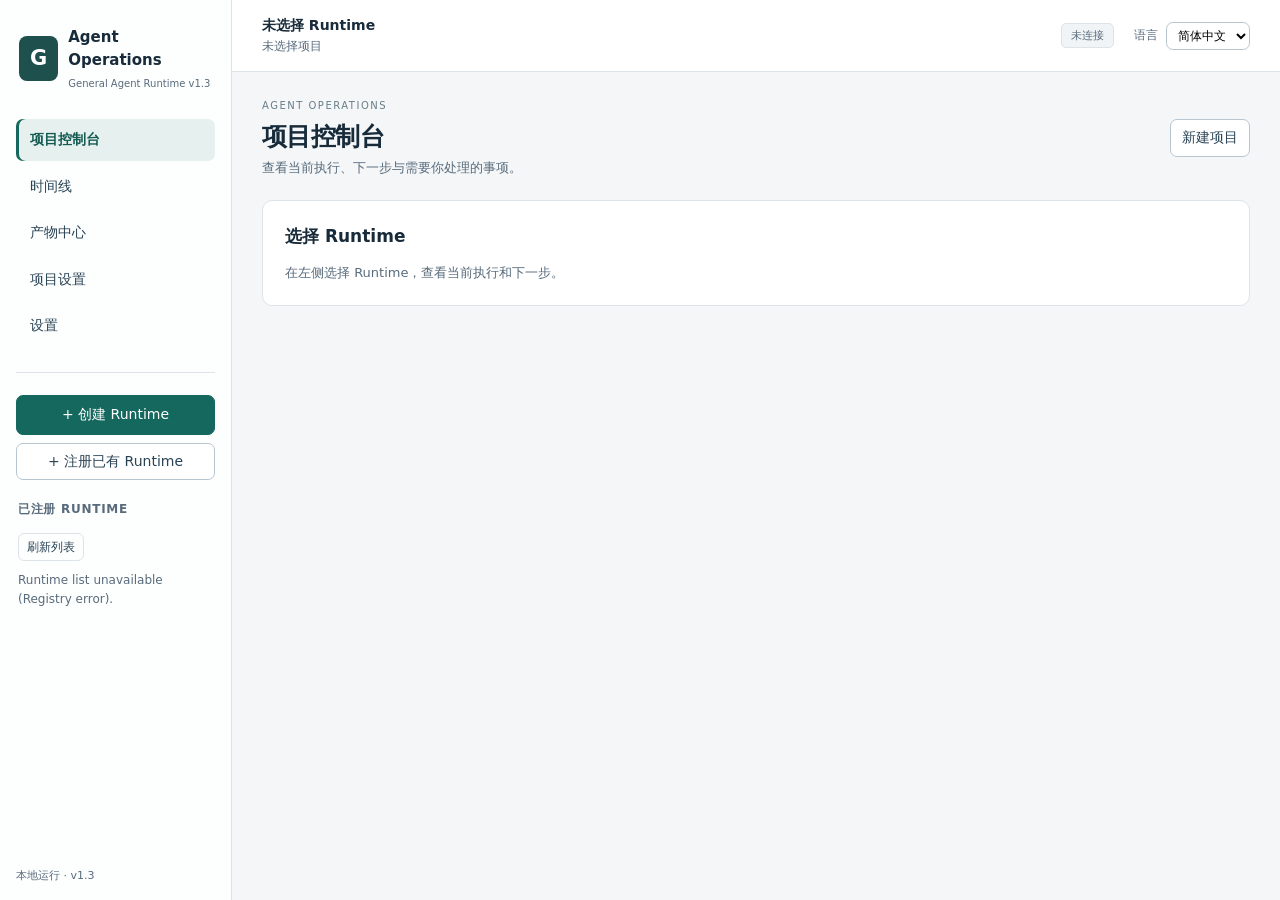
==== commit cb05bdd2: "Checkpoint: v1.3 dogfood baseline before provenance repair" ====
--- a/web_console/index.html
+++ b/web_console/index.html
@@ -1,9 +1,9 @@
 <!DOCTYPE html>
-<html lang="en">
+<html lang="zh-CN">
 <head>
 <meta charset="utf-8">
 <meta name="viewport" content="width=device-width, initial-scale=1">
-<title>General Agent Runtime v1.3 — Project Cockpit</title>
+<title>General Agent Runtime v1.3 — 项目控制台</title>
 <style>
   :root { color-scheme: light; }
   * { box-sizing: border-box; }
@@ -243,48 +243,167 @@
   @media (max-width: 980px) {
     .cockpit-grid { grid-template-columns: 1fr; }
   }
+  /* Application shell: fixed navigation; only one major surface is visible. */
+  :root { --ink: #182b3a; --muted: #586b7c; --border: #dce4ea; --accent: #14685d; }
+  [hidden] { display: none !important; }
+  body { max-width: none; margin: 0; padding: 0; background: #f4f6f8; color: var(--ink); font: 14px/1.55 "Segoe UI", "Microsoft YaHei", system-ui, sans-serif; }
+  button, input, select, textarea { font: inherit; }
+  button, input:not([type=checkbox]):not([type=file]), select, textarea { border: 1px solid #b8c6d1; border-radius: 7px; padding: 8px 11px; max-width: 100%; min-width: 0; }
+  button { background: #fff; color: #294354; cursor: pointer; line-height: 1.4; }
+  button:hover:not(:disabled) { background: #edf3f5; border-color: #91a8b8; }
+  button:disabled { background: #f0f3f5 !important; color: #677784 !important; border-color: #d4dce2 !important; opacity: .65; cursor: not-allowed; }
+  button.primary, #rc-submit, #setup-next, #setup-start, #setup-start-go, #hc-int-submit, #settings-global-save { background: var(--accent); color: white; border-color: var(--accent); padding: 9px 15px; }
+  button.primary:hover:not(:disabled), #rc-submit:hover:not(:disabled), #hc-int-submit:hover:not(:disabled) { background: #10574e; }
+  button.hc-danger-button, #hc-stop-confirm { color: #a4262c; background: #fff4f4; border: 1px solid #bd666a; }
+  :focus-visible { outline: 3px solid #237caa; outline-offset: 3px; }
+  .skip-link { position: fixed; top: -70px; left: 250px; z-index: 50; padding: 10px; background: white; }
+  .skip-link:focus { top: 8px; }
+  .app-sidebar { width: 232px; position: fixed; inset: 0 auto 0 0; background: #fdfefe; border-right: 1px solid var(--border); padding: 26px 16px 16px; display: flex; flex-direction: column; z-index: 10; }
+  .brand { display: flex; align-items: center; gap: 10px; font-size: 15px; font-weight: 650; padding: 0 3px 28px; }
+  .brand small { display: block; color: var(--muted); font-size: 10px; font-weight: 400; margin-top: 3px; }
+  .brand-mark { background: #1e504d; color: white; padding: 6px 11px; border-radius: 8px; font-size: 21px; }
+  #primary-nav { display: grid; gap: 5px; }
+  #primary-nav button { text-align: left; border: 0; padding: 11px 14px; background: transparent; }
+  #primary-nav button[aria-current=page] { background: #e6f1ef; color: #145b51; font-weight: 650; box-shadow: inset 3px 0 #14685d; }
+  .runtime-actions { display: grid; gap: 8px; margin: 25px 0 20px; padding-top: 22px; border-top: 1px solid var(--border); }
+  #runtime-section { background: transparent; padding: 0 2px; border: 0; margin: 0; min-height: 0; overflow-y: auto; }
+  #runtime-section h2 { font-size: 12px; color: var(--muted); text-transform: uppercase; letter-spacing: .06em; }
+  #runtime-section > p:first-of-type { margin: 6px 0; }
+  #runtime-section #refresh { padding: 4px 8px; font-size: 12px; background: transparent; border-color: var(--border); }
+  .runtime-item { background: white; padding: 9px 10px; font-size: 13px; }
+  .runtime-item.selected { background: #edf5f3; border-color: #78a99f; }
+  .runtime-item > span:first-child { display: block; overflow: hidden; text-overflow: ellipsis; white-space: nowrap; }
+  .runtime-item .rid { display: block; font-size: 10px; overflow: hidden; text-overflow: ellipsis; white-space: nowrap; }
+  #runtimes-hint { font-size: 12px; margin-top: 10px; }
+  .sidebar-foot { margin-top: auto; padding-top: 18px; font-size: 11px; color: var(--muted); }
+  .app-workspace { margin-left: 232px; min-width: 0; }
+  .topbar { position: sticky; top: 0; min-height: 72px; background: #fff; border-bottom: 1px solid var(--border); padding: 13px 30px; display: flex; gap: 20px; align-items: center; z-index: 9; }
+  .active-context { min-width: 0; flex: 1; display: grid; }
+  .active-context span { white-space: nowrap; overflow: hidden; text-overflow: ellipsis; }
+  #active-runtime { font-weight: 600; }
+  #active-project { font-size: 12px; }
+  #active-status { flex-shrink: 0; }
+  .language-control { display: flex; align-items: center; gap: 8px; color: var(--muted); font-size: 12px; white-space: nowrap; }
+  #ui-language { background: white; padding: 5px 7px; }
+  #column-current { padding: 26px 30px 40px; max-width: 1700px; margin: auto; }
+  .page-heading { display: flex; justify-content: space-between; align-items: center; gap: 20px; margin-bottom: 22px; }
+  .eyebrow { font-size: 10px; letter-spacing: .15em; color: #687d89; margin: 0 0 4px; }
+  h1 { font-size: 25px; margin: 0; font-weight: 650; letter-spacing: -.025em; }
+  h2 { font-size: 17px; margin: 0 0 14px; font-weight: 650; }
+  h3 { font-size: 13px; margin: 20px 0 8px; color: #435c6d; }
+  p { margin: 10px 0; }
+  .hint, .muted { color: var(--muted); font-size: 13px; }
+  section { padding: 22px; border: 1px solid var(--border); border-radius: 10px; margin: 0 0 18px; min-width: 0; }
+  .cockpit-grid { grid-template-columns: minmax(0, 1fr) 350px; gap: 20px; margin: 0; }
+  .cockpit-grid > *, .app-view, dl > * { min-width: 0; }
+  dl { grid-template-columns: minmax(105px, .75fr) minmax(0, 1.25fr); gap: 10px 16px; font-size: 13px; }
+  dt { overflow-wrap: break-word; }
+  dd { overflow-wrap: anywhere; }
+  #runtime-health dl { grid-template-columns: 115px minmax(0, 1fr); gap: 13px 14px; }
+  #runtime-health dd { word-break: normal; }
+  #runtime-health h2 { display: inline; }
+  #runtime-health > p { display: inline; float: right; margin: -3px 0 15px; }
+  #runtime-health dl { clear: both; padding-top: 12px; }
+  #runtime-health #refresh-health { padding: 4px 8px; font-size: 11px; background: white; border-color: var(--border); }
+  #rh-errors { font-size: 12px; }
+  #current-execution { border-top: 3px solid #357f72; }
+  #ce-state-label { font-size: 20px; line-height: 1.5; margin-bottom: 14px; }
+  #ce-action { padding: 10px 12px; border-radius: 6px; background: #edf5ef; }
+  #ce-action.bad { background: #fff0ea; }
+  #ce-milestones { display: flex; flex-wrap: wrap; gap: 6px; }
+  #ce-milestones li { background: #f2f5f7; border-radius: 5px; padding: 4px 8px !important; font-size: 11px; }
+  #ce-protocol { grid-template-columns: 110px minmax(0,1fr); }
+  .technical-notes { border-top: 1px solid var(--border); padding-top: 10px; font-size: 12px; }
+  .technical-notes > summary { font-size: 12px; }
+  .technical-notes .hint { margin: 10px 0; font-size: 12px; }
+  #empty-state { padding: 56px 40px; text-align: center; margin-top: 10px; }
+  #empty-state h2 { font-size: 24px; margin-top: 18px; }
+  #empty-state p { color: var(--muted); }
+  #empty-state .hint { margin-top: 24px; font-size: 12px; }
+  .empty-symbol { background: #e9f2ef; color: #216f60; width: 56px; height: 56px; font-size: 32px; border-radius: 14px; margin: auto; }
+  .actions { display: flex; gap: 12px; flex-wrap: wrap; justify-content: center; margin: 26px 0 0; }
+  .badge { background: #f0f4f6; border: 1px solid var(--border); border-radius: 5px; padding: 3px 9px; font-size: 11px; }
+  .badge.ok { background: #edf5ef; color: #17682f; }
+  .badge.bad { background: #fff2ef; }
+  #human-control-section button, #hc-int-form select, #hc-int-form textarea { padding: 8px 10px; }
+  #human-control-section #hc-int-submit, #setup-wizard-section #setup-next, #setup-wizard-section #setup-start, #setup-wizard-section #setup-start-go { background: var(--accent); color: white; border-color: var(--accent); }
+  #human-control-section #hc-int-submit:hover:not(:disabled), #setup-wizard-section #setup-next:hover:not(:disabled), #setup-wizard-section #setup-start:hover:not(:disabled), #setup-wizard-section #setup-start-go:hover:not(:disabled) { background: #10574e; }
+  #human-control-section button.hc-danger-button { color: #a4262c; background: #fff4f4; border-color: #bd666a; }
+  #hc-int-message-id { width: 100%; }
+  #hc-highrisk { margin-top: 20px; border-top: 1px solid #edd7d8; padding-top: 12px; }
+  #hc-highrisk > summary { color: #9a2f35; }
+  #view-settings, #view-create, #view-register, #view-setup { max-width: 1050px; }
+  #settings-section label[for], #runtime-create-section label, #runtime-register-section label { display: block; color: #42586a; margin: 14px 0 5px; font-size: 13px; }
+  #settings-section input:not([type=checkbox]), #settings-section select, #settings-section textarea, #runtime-create-section input, #runtime-create-section select, #runtime-register-section input { display: block; width: 100%; max-width: 560px; background: white; }
+  #settings-section h3 { padding-top: 16px; border-top: 1px solid var(--border); font-size: 16px; }
+  fieldset { min-width: 0; border: 1px solid var(--border); border-radius: 7px; padding: 16px; margin: 14px 0; }
+  #settings-notify-prefs { display: grid; grid-template-columns: repeat(2,minmax(0,1fr)); gap: 12px; }
+  #settings-notify-prefs label { display: flex; align-items: center; gap: 8px; }
+  #settings-section p > button { margin: 3px 4px 3px 0; }
+  #setup-progress { display: flex; gap: 10px; list-style: none; padding: 0; margin: 18px 0; counter-reset: step; }
+  #setup-progress li { flex: 1; border-bottom: 3px solid #dce4e9; padding: 10px 0; color: var(--muted); font-size: 12px; }
+  #setup-progress li.active { color: #14685d; border-color: #14685d; font-weight: 650; }
+  #setup-progress li::before { counter-increment: step; content: counter(step) ". "; }
+  #setup-wizard-section button, #setup-wizard-section select, #setup-wizard-section input[type=text], #setup-wizard-section textarea { padding: 8px 10px; }
+  #tl-controls > *, #ac-controls > * { padding: 8px 10px !important; }
+  #tl-controls input, #ac-controls input { flex: 1; width: 140px; min-width: 100px; }
+  .timeline-round, .ac-item { padding: 14px 16px; margin: 10px 0; background: white; }
+  .round-head { row-gap: 8px !important; }
+  .round-head > *, .ac-head > * { min-width: 0; overflow-wrap: anywhere; }
+  .timeline-round summary { padding: 4px 0; }
+  #ra-list { list-style: none; padding: 0; }
+  .recent-artifact { display: flex; align-items: center; gap: 10px; flex-wrap: wrap; border-bottom: 1px solid #edf1f4; padding: 10px 0; }
+  .recent-artifact > span:first-child { flex: 1; overflow-wrap: anywhere; }
+  .recent-artifact button { font-size: 12px; }
+  #task-drawer { width: min(740px, 90vw); padding: 28px; }
+  #td-tabs { gap: 8px; }
+  #td-tabs button { padding: 7px 12px; }
+  pre, .ac-preview { max-width: 100%; overflow: auto; }
+  footer { overflow-wrap: anywhere; font-size: 11px; }
+  @media (min-width: 1700px) { .cockpit-grid { grid-template-columns: minmax(0,1fr) 400px; } #runtime-health dl { grid-template-columns: 135px minmax(0,1fr); } }
+  @media (max-width: 1190px) { .cockpit-grid { grid-template-columns: 1fr; } #column-control { display: grid; grid-template-columns: repeat(2,minmax(0,1fr)); gap: 18px; } #pending-controls-section { grid-column: 1/-1; } }
+  @media (max-width: 850px) { .app-sidebar { width: 190px; padding: 18px 10px; } .app-workspace { margin-left: 190px; } .brand { font-size: 12px; } .brand small { font-size: 8px; } #column-current { padding: 20px 16px; } .topbar { padding: 12px 16px; gap: 10px; } #column-control { display: block; } .language-control { font-size: 0; } }
+  @media (max-width: 600px) { .app-sidebar { position: static; width: auto; } .brand, .sidebar-foot, #runtime-section { display: none; } #primary-nav { grid-template-columns: repeat(3,1fr); } .runtime-actions { display: flex; margin: 12px 0 0; padding-top: 10px; } .app-workspace { margin: 0; } .topbar { position: static; flex-wrap: wrap; } .page-heading > button { flex-shrink: 0; } #empty-state { padding: 30px 18px; } #settings-notify-prefs { grid-template-columns: 1fr; } }
+
 </style>
 </head>
 <body>
-<header>
-  <h1>General Agent Runtime v1.3 — Project Cockpit</h1>
-  <p class="hint">Observation and Human Control (P3 + P4 + P5 + P6) plus
-  the P7 Project Setup wizard: what the
-  selected Runtime is doing right now, what happens next, whether you must
-  act, the round-by-round history with an inspectable Task Detail drawer, the
-  read-only Artifact Center with bounded previews and provenance, safe
-  human controls — Pause/Resume, interventions, Formal STOP, and the
-  HUMAN_REVIEW decision flow — and the four-step setup flow for a new
-  project on an already registered Runtime. Every control calls the existing
-  v1.2 Runtime
-  entry points; nothing authoritative is edited from the browser, and facts
-  the Runtime did not report are shown as unavailable — never invented.</p>
-</header>
-
-<div class="cockpit-grid">
-
-  <aside id="column-runtimes">
-    <section id="runtime-section">
+<button type="button" class="skip-link" id="skip-content">Skip to content</button>
+<aside id="column-runtimes" class="app-sidebar">
+  <div class="brand"><span class="brand-mark" aria-hidden="true">G</span><div>Agent Operations<small>General Agent Runtime v1.3</small></div></div>
+  <nav aria-label="Primary navigation" id="primary-nav">
+    <button type="button" data-view="cockpit">Project Cockpit</button>
+    <button type="button" data-view="timeline">Timeline</button>
+    <button type="button" data-view="artifacts">Artifact Center</button>
+    <button type="button" data-view="setup">Project Setup</button>
+    <button type="button" data-view="settings">Settings</button>
+  </nav>
+  <div class="runtime-actions">
+    <button type="button" data-view="create" class="primary">+ Create Runtime</button>
+    <button type="button" data-view="register">+ Register Existing Runtime</button>
+  </div>
+  <section id="runtime-section">
       <h2>Runtimes</h2>
       <p><button id="refresh" type="button">Refresh list</button></p>
       <div id="runtime-list"></div>
       <p class="hint" id="runtimes-hint">Loading…</p>
-      <div class="placeholder">
-        <strong>New Project</strong> — open the Project Setup wizard in the
-        center column: Goal + Inputs, Codex Supervisor configuration,
-        ZCode Automation setup, then Readiness / Preflight / Start, for an
-        already registered Runtime.
-      </div>
+
     </section>
-    <section id="health-section">
-      <h2>Backend health</h2>
-      <p class="state" id="health-state">checking…</p>
-      <dl id="health-details"></dl>
-    </section>
-  </aside>
-
-  <main id="column-current">
-    <section id="current-execution">
+  <div class="sidebar-foot">Local operations · v1.3</div>
+</aside>
+<div class="app-workspace">
+  <header class="topbar">
+    <div class="active-context"><span id="active-runtime">No Runtime selected</span><span id="active-project" class="muted">No project selected</span></div>
+    <span id="active-status" class="badge">Not connected</span>
+    <label class="language-control">Language <select id="ui-language" aria-label="Language"><option value="zh-CN">简体中文</option><option value="en">English</option></select></label>
+  </header>
+  <main id="column-current" tabindex="-1">
+    <div class="page-heading"><div><p class="eyebrow">AGENT OPERATIONS</p><h1 id="page-title">Project Cockpit</h1><p id="page-subtitle" class="hint"></p></div><button type="button" data-view="setup">New Project</button></div>
+    <div id="view-cockpit" class="app-view">
+      <section id="empty-state" hidden><div class="empty-symbol" aria-hidden="true">＋</div><h2>No Runtimes yet</h2><p>Create or register a Runtime to start and manage Agent projects here.</p><div class="actions"><button type="button" data-view="create" class="primary">Create your first Runtime</button><button type="button" data-view="register">Register Existing Runtime</button></div><p class="hint">Then create a project, add a goal, and check readiness before starting.</p></section>
+      <section id="select-state"><h2>Select a Runtime</h2><p class="hint">Choose a Runtime in the sidebar to see its current work.</p></section>
+      <div id="cockpit-content" hidden class="cockpit-grid">
+        <div id="cockpit-main"><section id="current-execution">
       <h2>Current execution</h2>
       <p class="state muted" id="ce-state-label">Select a Runtime to observe
         it.</p>
@@ -307,7 +426,29 @@
         <dl id="ce-tech"></dl>
       </details>
     </section>
-    <section id="supervisor-section">
+<section id="alerts-section">
+      <h2>Soft alerts</h2>
+      <p class="hint">Deterministic, non-AI projections from the Runtime's
+      own evidence: prolonged ZCode pickup, authorization nearing expiry, an
+      unusually long Codex turn, a committed-but-unconsumed completion,
+      Runtime offline, and existing severe or error states. Severity runs
+      informational / warning / <strong>needs-attention</strong>. Facts the
+      Runtime does not report are listed as unavailable or
+      <strong>Not reported</strong> — never fabricated.</p>
+      <div id="alerts-list"></div>
+      <p id="alerts-status" class="muted">Select a Runtime to observe it.</p>
+    </section>
+<section id="recent-artifacts-section">
+      <h2>Recent artifacts</h2>
+      <p class="hint">The most recent artifacts this Runtime's completion
+      ledger binds provenance for. Opening one lands in the Artifact Center
+      already filtered to its MESSAGE_ID; inspection is read-only and
+      rendering stays inert text.</p>
+      <ul id="ra-list"></ul>
+      <p><button id="ra-view-all" type="button">View all artifacts</button></p>
+      <p id="ra-status" class="muted">Select a Runtime to observe it.</p>
+    </section>
+<section id="supervisor-section">
       <h2>Supervisor turns &amp; usage</h2>
       <p class="hint">Observability built from the Runtime's own
       SUPERVISOR-TURN-OBSERVABILITY-V1 turn records: what Codex decided and
@@ -345,20 +486,516 @@
           — it applies next Supervisor turn and is shown as pending until
           then.</p>
       </details>
+    </section></div>
+        <aside id="column-control"><section id="runtime-health">
+      <h2>Runtime health</h2>
+      <p><button id="refresh-health" type="button">Refresh now</button></p>
+      <dl>
+        <dt>Web Console backend</dt><dd id="rh-backend">—</dd>
+        <dt>Orchestrator</dt><dd id="rh-orchestrator">—</dd>
+        <dt>Codex (Supervisor)</dt><dd id="rh-codex">—</dd>
+        <dt>ZCode last observed activity</dt><dd id="rh-zcode">—</dd>
+        <dt>Current authorization</dt><dd id="rh-authorization">—</dd>
+        <dt>Current claim</dt><dd id="rh-claim">—</dd>
+        <dt>Pending interventions</dt><dd id="rh-interventions">—</dd>
+      </dl>
+      <h3>Errors and warnings</h3>
+      <ul id="rh-errors"></ul>
     </section>
-    <section id="alerts-section">
-      <h2>Soft alerts</h2>
-      <p class="hint">Deterministic, non-AI projections from the Runtime's
-      own evidence: prolonged ZCode pickup, authorization nearing expiry, an
-      unusually long Codex turn, a committed-but-unconsumed completion,
-      Runtime offline, and existing severe or error states. Severity runs
-      informational / warning / <strong>needs-attention</strong>. Facts the
-      Runtime does not report are listed as unavailable or
-      <strong>Not reported</strong> — never fabricated.</p>
-      <div id="alerts-list"></div>
-      <p id="alerts-status" class="muted">Select a Runtime to observe it.</p>
+<section id="human-control-section">
+      <h2>Human control</h2>
+      <p class="hint">Controls call the v1.2 Runtime entry points only. A
+      mutation is never invented here and never edits authoritative Runtime
+      files directly; the Runtime decides and reports the outcome.</p>
+      <div id="hc-feedback" hidden></div>
+
+      <h3>Safe Pause / Resume</h3>
+      <p id="hc-pause-row">
+        <button id="hc-pause" type="button" disabled>Safe Pause</button>
+        <label><input type="checkbox" id="hc-pause-interrupt">
+          Also interrupt the current task</label>
+      </p>
+      <div id="hc-pause-confirm" class="hc-confirm" hidden>
+        <p id="hc-pause-effect"></p>
+        <p>
+          <button id="hc-pause-confirm-button" type="button">Confirm
+            Pause</button>
+          <button id="hc-pause-cancel-button" type="button">Cancel</button>
+        </p>
+      </div>
+      <p id="hc-resume-row">
+        <button id="hc-resume" type="button" disabled>Resume</button>
+      </p>
+      <div id="hc-resume-confirm" class="hc-confirm" hidden>
+        <p>Resume clears the pause. The Runtime returns to RUNNING and the
+        Orchestrator may start the next Supervisor turn. A HUMAN_REVIEW is
+        not cleared by Resume — it needs a Human Decision below.</p>
+        <p>
+          <button id="hc-resume-confirm-button" type="button">Confirm
+            Resume</button>
+          <button id="hc-resume-cancel-button" type="button">Cancel</button>
+        </p>
+      </div>
+
+      <h3>Human intervention</h3>
+      <form id="hc-int-form">
+        <label for="hc-int-mode">Mode</label>
+        <select id="hc-int-mode">
+          <option value="STEER">STEER — you know what should change</option>
+          <option value="AUDIT">Deep Review / AUDIT — inspect before
+            deciding</option>
+        </select>
+        <label for="hc-int-comment">Comment (bounded)</label>
+        <textarea id="hc-int-comment" maxlength="4000" rows="4"
+          placeholder="What should Codex do or inspect?"></textarea>
+        <label for="hc-int-target">Target</label>
+        <select id="hc-int-target">
+          <option value="project">Current project</option>
+          <option value="message">Historical MESSAGE_ID</option>
+        </select>
+        <input id="hc-int-message-id" type="number" min="0" max="999999999"
+          placeholder="MESSAGE_ID" disabled>
+        <label><input type="checkbox" id="hc-int-interrupt">
+          Interrupt the current task and replan</label>
+        <p><button id="hc-int-submit" type="button"
+          disabled>Submit intervention</button></p>
+      </form>
+      <div id="hc-int-confirm" class="hc-confirm" hidden>
+        <p>The intervention is queued for the next Supervisor turn (queued →
+        delivered → consumed). Default: the current valid task may finish
+        first.</p>
+        <p>
+          <button id="hc-int-confirm-button" type="button">Confirm
+            submission</button>
+          <button id="hc-int-cancel-button" type="button">Cancel</button>
+        </p>
+      </div>
+
+      <div id="hc-review-block" hidden>
+        <h3>HUMAN_REVIEW — human decision required</h3>
+        <p id="hc-review-facts"></p>
+        <p class="hint">Why automation stopped (from the Runtime's own
+        HUMAN_REVIEW record):</p>
+        <details id="hc-review-reason-details" open>
+          <summary>View Full Reason</summary>
+          <pre id="hc-review-reason"></pre>
+        </details>
+        <p class="hint">Data and history are preserved. The Runtime does not
+        resume automatically from HUMAN_REVIEW; a Human Decision you submit
+        below is required before the Supervisor can continue. Resume alone
+        will not clear this state.</p>
+        <p><button id="hc-review-prepare-button" type="button">Prepare a
+          Human Decision</button></p>
+        <form id="hc-review-form" hidden>
+          <label for="hc-review-content">Decision content</label>
+          <textarea id="hc-review-content" maxlength="24000" rows="5"
+            placeholder="What the Supervisor is authorized to do next.">
+          </textarea>
+          <label for="hc-review-constraints">Constraints — one per line</label>
+          <textarea id="hc-review-constraints" rows="4"
+            placeholder="Hard limits the Supervisor must repeat verbatim.">
+          </textarea>
+          <p><button id="hc-review-prepare-submit" type="button">Prepare
+            decision</button></p>
+        </form>
+        <div id="hc-review-prepared" hidden></div>
+        <div id="hc-review-confirm" class="hc-confirm" hidden>
+          <p>Applying the decision transitions HUMAN_REVIEW → SUPERVISOR_TURN
+          through the audited Runtime helper. It is bound to the exact state
+          hash captured at prepare time; a stale or duplicated application
+          fails closed and changes nothing.</p>
+          <p>
+            <button id="hc-review-apply-button" type="button">Apply Human
+              Decision</button>
+            <button id="hc-review-apply-cancel-button" type="button">
+              Cancel</button>
+          </p>
+        </div>
+      </div>
+
+      <details id="hc-highrisk">
+        <summary>High-risk actions</summary>
+        <div class="hc-danger">
+          <h4>Interrupt current task</h4>
+          <p class="hint">Revokes the current task's Runtime authority using
+          the existing fencing (the task is retired and quarantined),
+          preserves all historical records, and leaves the Runtime paused;
+          future work requires fresh authorization. This is cooperative — it
+          does not kill the Executor process, which stops at its next control
+          boundary.</p>
+          <p><button id="hc-interrupt-task" type="button"
+            class="hc-danger-button">Interrupt current task</button></p>
+          <div id="hc-interrupt-confirm" class="hc-confirm" hidden>
+            <p>The current task will be retired (authority revoked), the
+            TO_ZCODE dispatch quarantined, and the Runtime paused. History is
+            preserved. Resume when you are ready.</p>
+            <p>
+              <button id="hc-interrupt-confirm-button" type="button"
+                class="hc-danger-button">Confirm interrupt</button>
+              <button id="hc-interrupt-cancel-button" type="button">
+                Cancel</button>
+            </p>
+          </div>
+          <h4>Formal STOP</h4>
+          <p class="hint">STOP is terminal and different from Pause: the
+          Orchestrator makes no new Codex calls after detecting it, and an
+          ordinary Resume will not resurrect the stopped work — recovery
+          needs the documented STOP path. The Console asks the Runtime's
+          formal STOP entry point to apply it after a confirmation challenge
+          you request here.</p>
+          <p><button id="hc-stop-prepare" type="button"
+            class="hc-danger-button" disabled>Request STOP confirmation
+            challenge</button></p>
+          <div id="hc-stop-challenge" class="hc-confirm" hidden>
+            <p>Challenge issued. It is single-use, expires in
+            <span id="hc-stop-expires"></span> s, and is bound to this
+            Runtime and the current project state.</p>
+            <p class="hint">Challenge id: <span id="hc-stop-challenge-id">
+            </span></p>
+            <label for="hc-stop-token">Confirmation token</label>
+            <input id="hc-stop-token" type="text" maxlength="32"
+              autocomplete="off">
+            <label for="hc-stop-project">Project id (type it exactly)</label>
+            <input id="hc-stop-project" type="text" maxlength="120"
+              autocomplete="off">
+            <p>
+              <button id="hc-stop-confirm" type="button"
+                class="hc-danger-button">Confirm formal STOP</button>
+              <button id="hc-stop-cancel" type="button">Cancel</button>
+            </p>
+          </div>
+        </div>
+      </details>
     </section>
-    <section id="settings-section">
+<section id="pending-controls-section">
+      <h2>Pending controls</h2>
+      <p><button id="pc-refresh" type="button">Refresh</button></p>
+      <div id="pc-list"></div>
+      <p id="pc-status" class="muted">Loading…</p>
+    </section></aside>
+      </div>
+    </div>
+    <div id="view-timeline" class="app-view" hidden><section id="timeline-section">
+      <h2>Timeline</h2>
+      <p class="hint">Round-grouped project history built from the
+      authoritative Runtime archive and completion ledger. One round groups
+      the Codex → ZCode dispatch, the ZCode → Codex completion, and the human
+      interventions bound to the same MESSAGE_ID. Open a round's details and
+      its Task Detail drawer for the exact archived dispatch and the
+      authoritative completion.</p>
+      <div id="tl-controls">
+        <select id="tl-order" aria-label="Order">
+          <option value="newest">Newest first</option>
+          <option value="oldest">Oldest first</option>
+        </select>
+        <select id="tl-page-size" aria-label="Rounds per page">
+          <option value="10">10 / page</option>
+          <option value="20" selected>20 / page</option>
+          <option value="50">50 / page</option>
+        </select>
+        <select id="tl-kind" aria-label="Event filter">
+          <option value="all">All events</option>
+          <option value="dispatch">Codex → ZCode</option>
+          <option value="completion">ZCode → Codex</option>
+          <option value="intervention">Human intervention</option>
+        </select>
+        <input id="tl-search" maxlength="120" type="text"
+               placeholder="Search message / task / stage">
+        <button id="tl-search-apply" type="button">Search</button>
+        <button id="tl-refresh" type="button">Refresh</button>
+      </div>
+      <p id="tl-new-events" hidden>
+        <button id="tl-jump-latest" type="button">New events available —
+          Jump to latest</button>
+      </p>
+      <div id="tl-pages">
+        <button id="tl-prev" type="button">← Previous</button>
+        <span id="tl-page-indicator" class="muted">page —</span>
+        <button id="tl-next" type="button">Next →</button>
+      </div>
+      <div id="tl-rounds"></div>
+      <p id="tl-status" class="muted">Loading…</p>
+    </section></div>
+    <div id="view-artifacts" class="app-view" hidden><section id="artifact-center-section">
+      <h2>Artifact Center</h2>
+      <p class="hint">Read-only artifact workspace. Artifacts are discovered
+      only from the active project's authorized publication roots
+      (<code>workspace/</code>, <code>evidence/</code>,
+      <code>reports/</code>) and the authoritative completion ledger.
+      Previews are bounded per format, verified against the receipt hash,
+      and render as inert text only; provenance names the producing round
+      when a verified receipt binds the file — and says
+      <strong>unbound</strong> when it does not. Nothing here can edit,
+      rename, delete, or overwrite an artifact; the only action is feedback
+      to Codex through the formal intervention surface.</p>
+      <div id="ac-controls">
+        <select id="ac-root" aria-label="Publication root">
+          <option value="">All roots</option>
+          <option value="workspace">workspace/</option>
+          <option value="evidence">evidence/</option>
+          <option value="reports">reports/</option>
+        </select>
+        <select id="ac-type" aria-label="Artifact type">
+          <option value="">All types</option>
+          <option value="markdown">Markdown</option>
+          <option value="text">Text</option>
+          <option value="log">Log</option>
+          <option value="code">Code</option>
+          <option value="png">PNG</option>
+          <option value="jpeg">JPEG</option>
+          <option value="webp">WebP</option>
+          <option value="csv">CSV</option>
+          <option value="json">JSON</option>
+          <option value="pdf">PDF</option>
+          <option value="unsupported">Unsupported</option>
+        </select>
+        <select id="ac-status-filter" aria-label="Binding status">
+          <option value="">All states</option>
+          <option value="ledger">Ledger-bound</option>
+          <option value="unbound">Unbound</option>
+          <option value="missing">Missing</option>
+        </select>
+        <input id="ac-message" type="number" min="0" max="999999999"
+          placeholder="MESSAGE_ID">
+        <input id="ac-task" maxlength="120" type="text" placeholder="Task">
+        <input id="ac-search" maxlength="120" type="text"
+          placeholder="Search name / path">
+        <button id="ac-apply" type="button">Apply</button>
+        <button id="ac-refresh" type="button">Refresh</button>
+      </div>
+      <div id="ac-pages">
+        <select id="ac-page-size" aria-label="Artifacts per page">
+          <option value="10">10 / page</option>
+          <option value="20" selected>20 / page</option>
+          <option value="50">50 / page</option>
+        </select>
+        <button id="ac-prev" type="button">← Previous</button>
+        <span id="ac-page-indicator" class="muted">page —</span>
+        <button id="ac-next" type="button">Next →</button>
+      </div>
+      <div id="ac-list"></div>
+      <p id="ac-status" class="muted">Select a Runtime to browse its
+        artifacts.</p>
+      <div id="ac-feedback" class="hc-confirm" hidden>
+        <p id="ac-fb-summary"></p>
+        <label for="ac-fb-mode">Mode</label>
+        <select id="ac-fb-mode">
+          <option value="STEER">STEER — Give feedback to Codex (you know
+            what should change)</option>
+          <option value="AUDIT">Deep Review — Ask Codex to Deep Review this
+            result (inspect before deciding)</option>
+        </select>
+        <label for="ac-fb-comment">Comment (bounded; the feedback carries
+          artifact path references only — contents and history are never
+          attached)</label>
+        <textarea id="ac-fb-comment" maxlength="4000" rows="4"
+          placeholder="What should Codex do or inspect about the selected
+          artifacts?"></textarea>
+        <p><button id="ac-fb-submit" type="button" disabled>Submit artifact
+          feedback</button></p>
+      </div>
+      <div id="ac-fb-confirm" class="hc-confirm" hidden>
+        <p>The feedback is submitted through the formal intervention
+        surface, bound to the producing MESSAGE_ID and the selected artifact
+        paths (references only). It is queued like any other intervention:
+        queued → delivered → consumed.</p>
+        <p>
+          <button id="ac-fb-confirm-button" type="button">Confirm
+            submission</button>
+          <button id="ac-fb-cancel-button" type="button">Cancel</button>
+        </p>
+      </div>
+    </section></div>
+    <div id="view-setup" class="app-view" hidden><section id="setup-wizard-section">
+      <h2>Project Setup</h2>
+      <p class="hint">Four-step guided setup for an <strong>already
+      registered Runtime</strong> (select it on the left): Goal + Inputs,
+      Codex Supervisor configuration, ZCode Automation setup, and
+      Readiness / Preflight / Start. The Console stores your choices as a
+      Console-owned setup draft; bootstrap and start are delegated to the
+      Runtime's own formal entry points, and nothing authoritative is
+      written by the browser. Goal size limit: 256 KiB of UTF-8 Markdown
+      per file.</p>
+      <p id="setup-status" class="muted">Select a Runtime to configure a
+        new project.</p>
+      <div id="setup-steps">
+
+        <fieldset id="setup-step-1">
+          <legend>Step 1 — Project Goal + Inputs</legend>
+          <p class="hint">PROJECT_GOAL.md defines the destination, not
+          Runtime routing internals: it should carry Objective, Context,
+          Available Inputs, Required Deliverables, Constraints, Non-Goals,
+          and Acceptance Criteria — and must not prescribe MESSAGE_ID
+          values, NONCE values, claim/fence mechanics, or exact turn
+          counts. Outputs must stay inside the supported publication roots
+          (workspace/, evidence/, reports/); artifacts/ as an output root
+          is rejected before bootstrap.</p>
+          <label for="setup-project-id">Project ID (ASCII letters, digits,
+            dot, underscore, hyphen; never overwrites an existing
+            project)</label>
+          <input id="setup-project-id" type="text" maxlength="64"
+            autocomplete="off" placeholder="my-project-001">
+          <label for="setup-project-type">ProjectType</label>
+          <select id="setup-project-type">
+            <option value="GENERAL">GENERAL — open-ended goal-directed
+              work</option>
+            <option value="ACADEMIC_RESEARCH">ACADEMIC_RESEARCH —
+              research questions, citations, evidence standards</option>
+            <option value="SOFTWARE_ENGINEERING">SOFTWARE_ENGINEERING —
+              codebases, tests, engineering deliverables</option>
+            <option value="BUSINESS_RESEARCH">BUSINESS_RESEARCH — market
+              and competitive analysis, decision memos</option>
+          </select>
+          <label for="setup-goal-file">Goal file (.md, .markdown, .txt —
+            read locally by your browser, then validated and stored in the
+            Console draft)</label>
+          <input id="setup-goal-file" type="file"
+            accept=".md,.markdown,.txt">
+          <div id="setup-goal-drop" tabindex="0">…or drop the Goal file
+            here (bounded Markdown only)</div>
+          <p id="setup-goal-summary" class="muted">No Goal file loaded.</p>
+          <p><button id="setup-goal-save" type="button" disabled>Validate
+            and save Goal</button></p>
+          <div id="setup-goal-validation"></div>
+          <p><button id="setup-workshop-open" type="button">Goal Workshop:
+            context pack and startup prompt for an external Web AI</button></p>
+          <div id="setup-workshop-panel" hidden>
+            <p class="hint">Copy both blocks into your external Web AI
+            (such as ChatGPT) yourself. The Console never embeds, calls, or
+            automates any Web AI, and the pack never contains the Runtime
+            Root path.</p>
+            <label for="setup-workshop-pack">Context pack (bounded;
+              generated from the canonical contract and this Runtime's
+              facts)</label>
+            <textarea id="setup-workshop-pack" rows="10" readonly></textarea>
+            <p><button id="setup-workshop-copy" type="button">Copy context
+              pack</button></p>
+            <label for="setup-startup-prompt">Startup prompt</label>
+            <textarea id="setup-startup-prompt" rows="5" readonly></textarea>
+            <p><button id="setup-startup-copy" type="button">Copy startup
+              prompt</button></p>
+          </div>
+          <h3>Project inputs (metadata-only inventory)</h3>
+          <p class="hint">Register files or folders that already exist on
+          this machine by typing or pasting each <strong>absolute
+          path</strong> (one per line, at most 8). The Console records a
+          normalized metadata inventory only — file contents are never
+          read, embedded, copied, moved, or deleted, symlink/reparse points
+          are never followed, and paths inside another registered Runtime
+          are refused.</p>
+          <textarea id="setup-input-paths" rows="3"
+            placeholder="C:\data\cafe-sales.csv&#10;C:\data\datasets"></textarea>
+          <p>
+            <button id="setup-inputs-register" type="button">Register input
+              inventory</button>
+            <button id="setup-inputs-none" type="button">No additional
+              inputs are needed</button>
+          </p>
+          <ul id="setup-input-inventory" class="muted"></ul>
+        </fieldset>
+
+        <fieldset id="setup-step-2" hidden>
+          <legend>Step 2 — Codex Supervisor configuration</legend>
+          <p class="hint">Choices below are a <strong>draft only</strong>:
+          the v1.2 Runtime exposes no Supervisor model-config interface, so
+          nothing is applied to the Runtime and no active turn was changed.
+          The Runtime currently reports no provider capability list, so the
+          options below are Console-side suggestions recorded with your
+          draft.</p>
+          <label for="setup-sup-model">Supervisor model (leave empty to
+            decide later)</label>
+          <input id="setup-sup-model" type="text" maxlength="80"
+            autocomplete="off" placeholder="e.g. GPT-5.6 Sol">
+          <label for="setup-sup-effort">Reasoning effort</label>
+          <select id="setup-sup-effort">
+            <option value="">Not chosen yet</option>
+            <option value="LOW">LOW</option>
+            <option value="MEDIUM">MEDIUM</option>
+            <option value="HIGH">HIGH</option>
+            <option value="EXTRA_HIGH">EXTRA_HIGH</option>
+            <option value="HIGHEST">HIGHEST</option>
+            <option value="ULTRA">ULTRA</option>
+          </select>
+          <label for="setup-sup-mode">Decision explanation mode (default
+            Compact)</label>
+          <select id="setup-sup-mode">
+            <option value="MINIMAL">Minimal — structural state only</option>
+            <option value="COMPACT" selected>Compact — short decision
+              summary each Supervisor turn</option>
+            <option value="DETAILED_ON_DEMAND">Detailed on demand — extra
+              explanation only when requested</option>
+          </select>
+          <p><button id="setup-sup-save" type="button">Save configuration
+            draft</button></p>
+          <p id="setup-sup-note" class="muted"></p>
+        </fieldset>
+
+        <fieldset id="setup-step-3" hidden>
+          <legend>Step 3 — ZCode Automation setup</legend>
+          <p class="hint">One Scheduled Automation per Runtime Root; the
+          Console does <strong>not</strong> choose the ZCode model and it
+          <strong>cannot see</strong> whether ZCode Automation is configured
+          or enabled — that acknowledgement is yours to make. The canonical
+          prompt below is rendered from the Runtime's own template with the
+          exact Runtime Root bound, byte-equivalent to
+          PREPARE_ZCODE_AUTOMATION.ps1.</p>
+          <dl>
+            <dt>Runtime Root (ZCode Workspace)</dt>
+            <dd id="setup-zcode-root">—</dd>
+          </dl>
+          <p><button id="setup-zcode-fetch" type="button">Render canonical
+            Automation prompt</button></p>
+          <label for="setup-zcode-prompt">Canonical Automation prompt</label>
+          <textarea id="setup-zcode-prompt" rows="8" readonly></textarea>
+          <p><button id="setup-zcode-copy" type="button" disabled>Copy
+            prompt</button></p>
+          <h3>Setup steps (from ZCODE_SETUP.md)</h3>
+          <ol id="setup-zcode-steps"></ol>
+          <p><label><input type="checkbox" id="setup-zcode-ack"> I have
+            configured (or deliberately deferred) the ZCode Scheduled
+            Automation for this Runtime Root.</label></p>
+          <p><button id="setup-zcode-acknowledge" type="button"
+            disabled>Record acknowledgement</button></p>
+        </fieldset>
+
+        <fieldset id="setup-step-4" hidden>
+          <legend>Step 4 — Readiness / Preflight / Start</legend>
+          <p><button id="setup-readiness-run" type="button">Run readiness
+            checks</button></p>
+          <p class="hint">Each specification check is reported separately:
+            goal_loaded, goal_anchor, inputs_registered,
+            project_type_valid, supervisor_config_valid, runtime_healthy,
+            python_requirements, control_plane_v12, zcode_acknowledged,
+            preflight — all required, all fail-closed.</p>
+          <div id="setup-readiness-list"></div>
+          <p><button id="setup-start" type="button"
+            disabled>Start Agent Collaboration</button></p>
+          <div id="setup-start-confirm" class="hc-confirm" hidden>
+            <p>Start runs the documented bootstrap (start_project.py) and
+            then the Runtime's own START_AGENT_SYSTEM.ps1 entry point, only
+            if every readiness check passes; the request goes to the
+            bounded <code>/setup/start</code> endpoint and answers
+            <code>SETUP_NOT_READY</code> (nothing bootstrapped or started)
+            otherwise. The bootstrap never overwrites an existing project
+            or Goal Anchor.</p>
+            <p>
+              <button id="setup-start-go" type="button">Confirm
+                start</button>
+              <button id="setup-start-cancel" type="button">Cancel</button>
+            </p>
+          </div>
+          <div id="setup-start-result"></div>
+          <p><button id="setup-open-cockpit" type="button" hidden>Open the
+            selected Runtime's Cockpit</button></p>
+        </fieldset>
+
+      </div>
+      <div class="setup-nav">
+        <button id="setup-back" type="button">← Back</button>
+        <button id="setup-next" type="button">Next →</button>
+      </div>
+    </section></div>
+    <div id="view-settings" class="app-view" hidden><section id="settings-section">
       <h2>Settings &amp; operator note</h2>
       <p class="hint">Console-owned defaults with per-Runtime overrides. A
       value shown as <strong>override</strong> replaces the
@@ -493,339 +1130,28 @@
       </fieldset>
       <p><button id="settings-notify-save" type="button">Save notification
         preferences</button></p>
-    </section>
-    <section id="timeline-section">
-      <h2>Timeline</h2>
-      <p class="hint">Round-grouped project history built from the
-      authoritative Runtime archive and completion ledger. One round groups
-      the Codex → ZCode dispatch, the ZCode → Codex completion, and the human
-      interventions bound to the same MESSAGE_ID. Open a round's details and
-      its Task Detail drawer for the exact archived dispatch and the
-      authoritative completion.</p>
-      <div id="tl-controls">
-        <select id="tl-order" aria-label="Order">
-          <option value="newest">Newest first</option>
-          <option value="oldest">Oldest first</option>
-        </select>
-        <select id="tl-page-size" aria-label="Rounds per page">
-          <option value="10">10 / page</option>
-          <option value="20" selected>20 / page</option>
-          <option value="50">50 / page</option>
-        </select>
-        <select id="tl-kind" aria-label="Event filter">
-          <option value="all">All events</option>
-          <option value="dispatch">Codex → ZCode</option>
-          <option value="completion">ZCode → Codex</option>
-          <option value="intervention">Human intervention</option>
-        </select>
-        <input id="tl-search" maxlength="120" type="text"
-               placeholder="Search message / task / stage">
-        <button id="tl-search-apply" type="button">Search</button>
-        <button id="tl-refresh" type="button">Refresh</button>
-      </div>
-      <p id="tl-new-events" hidden>
-        <button id="tl-jump-latest" type="button">New events available —
-          Jump to latest</button>
-      </p>
-      <div id="tl-pages">
-        <button id="tl-prev" type="button">← Previous</button>
-        <span id="tl-page-indicator" class="muted">page —</span>
-        <button id="tl-next" type="button">Next →</button>
-      </div>
-      <div id="tl-rounds"></div>
-      <p id="tl-status" class="muted">Loading…</p>
-    </section>
-    <section id="recent-artifacts-section">
-      <h2>Recent artifacts</h2>
-      <p class="hint">The most recent artifacts this Runtime's completion
-      ledger binds provenance for. Opening one lands in the Artifact Center
-      already filtered to its MESSAGE_ID; inspection is read-only and
-      rendering stays inert text.</p>
-      <ul id="ra-list"></ul>
-      <p><button id="ra-view-all" type="button">View all artifacts</button></p>
-      <p id="ra-status" class="muted">Select a Runtime to observe it.</p>
-    </section>
-    <section id="artifact-center-section">
-      <h2>Artifact Center</h2>
-      <p class="hint">Read-only artifact workspace. Artifacts are discovered
-      only from the active project's authorized publication roots
-      (<code>workspace/</code>, <code>evidence/</code>,
-      <code>reports/</code>) and the authoritative completion ledger.
-      Previews are bounded per format, verified against the receipt hash,
-      and render as inert text only; provenance names the producing round
-      when a verified receipt binds the file — and says
-      <strong>unbound</strong> when it does not. Nothing here can edit,
-      rename, delete, or overwrite an artifact; the only action is feedback
-      to Codex through the formal intervention surface.</p>
-      <div id="ac-controls">
-        <select id="ac-root" aria-label="Publication root">
-          <option value="">All roots</option>
-          <option value="workspace">workspace/</option>
-          <option value="evidence">evidence/</option>
-          <option value="reports">reports/</option>
-        </select>
-        <select id="ac-type" aria-label="Artifact type">
-          <option value="">All types</option>
-          <option value="markdown">Markdown</option>
-          <option value="text">Text</option>
-          <option value="log">Log</option>
-          <option value="code">Code</option>
-          <option value="png">PNG</option>
-          <option value="jpeg">JPEG</option>
-          <option value="webp">WebP</option>
-          <option value="csv">CSV</option>
-          <option value="json">JSON</option>
-          <option value="pdf">PDF</option>
-          <option value="unsupported">Unsupported</option>
-        </select>
-        <select id="ac-status-filter" aria-label="Binding status">
-          <option value="">All states</option>
-          <option value="ledger">Ledger-bound</option>
-          <option value="unbound">Unbound</option>
-          <option value="missing">Missing</option>
-        </select>
-        <input id="ac-message" type="number" min="0" max="999999999"
-          placeholder="MESSAGE_ID">
-        <input id="ac-task" maxlength="120" type="text" placeholder="Task">
-        <input id="ac-search" maxlength="120" type="text"
-          placeholder="Search name / path">
-        <button id="ac-apply" type="button">Apply</button>
-        <button id="ac-refresh" type="button">Refresh</button>
-      </div>
-      <div id="ac-pages">
-        <select id="ac-page-size" aria-label="Artifacts per page">
-          <option value="10">10 / page</option>
-          <option value="20" selected>20 / page</option>
-          <option value="50">50 / page</option>
-        </select>
-        <button id="ac-prev" type="button">← Previous</button>
-        <span id="ac-page-indicator" class="muted">page —</span>
-        <button id="ac-next" type="button">Next →</button>
-      </div>
-      <div id="ac-list"></div>
-      <p id="ac-status" class="muted">Select a Runtime to browse its
-        artifacts.</p>
-      <div id="ac-feedback" class="hc-confirm" hidden>
-        <p id="ac-fb-summary"></p>
-        <label for="ac-fb-mode">Mode</label>
-        <select id="ac-fb-mode">
-          <option value="STEER">STEER — Give feedback to Codex (you know
-            what should change)</option>
-          <option value="AUDIT">Deep Review — Ask Codex to Deep Review this
-            result (inspect before deciding)</option>
-        </select>
-        <label for="ac-fb-comment">Comment (bounded; the feedback carries
-          artifact path references only — contents and history are never
-          attached)</label>
-        <textarea id="ac-fb-comment" maxlength="4000" rows="4"
-          placeholder="What should Codex do or inspect about the selected
-          artifacts?"></textarea>
-        <p><button id="ac-fb-submit" type="button" disabled>Submit artifact
-          feedback</button></p>
-      </div>
-      <div id="ac-fb-confirm" class="hc-confirm" hidden>
-        <p>The feedback is submitted through the P5 formal intervention
-        surface, bound to the producing MESSAGE_ID and the selected artifact
-        paths (references only). It is queued like any other intervention:
-        queued → delivered → consumed.</p>
-        <p>
-          <button id="ac-fb-confirm-button" type="button">Confirm
-            submission</button>
-          <button id="ac-fb-cancel-button" type="button">Cancel</button>
-        </p>
-      </div>
-    </section>
-
-    <section id="setup-wizard-section">
-      <h2>Project Setup</h2>
-      <p class="hint">Four-step guided setup for an <strong>already
-      registered Runtime</strong> (select it on the left): Goal + Inputs,
-      Codex Supervisor configuration, ZCode Automation setup, and
-      Readiness / Preflight / Start. The Console stores your choices as a
-      Console-owned setup draft; bootstrap and start are delegated to the
-      Runtime's own formal entry points, and nothing authoritative is
-      written by the browser. Goal size limit: 256 KiB of UTF-8 Markdown
-      per file.</p>
-      <p id="setup-status" class="muted">Select a Runtime to configure a
-        new project.</p>
-      <div id="setup-steps">
-
-        <fieldset id="setup-step-1">
-          <legend>Step 1 — Project Goal + Inputs</legend>
-          <p class="hint">PROJECT_GOAL.md defines the destination, not
-          Runtime routing internals: it should carry Objective, Context,
-          Available Inputs, Required Deliverables, Constraints, Non-Goals,
-          and Acceptance Criteria — and must not prescribe MESSAGE_ID
-          values, NONCE values, claim/fence mechanics, or exact turn
-          counts. Outputs must stay inside the supported publication roots
-          (workspace/, evidence/, reports/); artifacts/ as an output root
-          is rejected before bootstrap.</p>
-          <label for="setup-project-id">Project ID (ASCII letters, digits,
-            dot, underscore, hyphen; never overwrites an existing
-            project)</label>
-          <input id="setup-project-id" type="text" maxlength="64"
-            autocomplete="off" placeholder="my-project-001">
-          <label for="setup-project-type">ProjectType</label>
-          <select id="setup-project-type">
-            <option value="GENERAL">GENERAL — open-ended goal-directed
-              work</option>
-            <option value="ACADEMIC_RESEARCH">ACADEMIC_RESEARCH —
-              research questions, citations, evidence standards</option>
-            <option value="SOFTWARE_ENGINEERING">SOFTWARE_ENGINEERING —
-              codebases, tests, engineering deliverables</option>
-            <option value="BUSINESS_RESEARCH">BUSINESS_RESEARCH — market
-              and competitive analysis, decision memos</option>
-          </select>
-          <label for="setup-goal-file">Goal file (.md, .markdown, .txt —
-            read locally by your browser, then validated and stored in the
-            Console draft)</label>
-          <input id="setup-goal-file" type="file"
-            accept=".md,.markdown,.txt">
-          <div id="setup-goal-drop" tabindex="0">…or drop the Goal file
-            here (bounded Markdown only)</div>
-          <p id="setup-goal-summary" class="muted">No Goal file loaded.</p>
-          <p><button id="setup-goal-save" type="button" disabled>Validate
-            and save Goal</button></p>
-          <div id="setup-goal-validation"></div>
-          <p><button id="setup-workshop-open" type="button">Goal Workshop:
-            context pack and startup prompt for an external Web AI</button></p>
-          <div id="setup-workshop-panel" hidden>
-            <p class="hint">Copy both blocks into your external Web AI
-            (such as ChatGPT) yourself. The Console never embeds, calls, or
-            automates any Web AI, and the pack never contains the Runtime
-            Root path.</p>
-            <label for="setup-workshop-pack">Context pack (bounded;
-              generated from the canonical contract and this Runtime's
-              facts)</label>
-            <textarea id="setup-workshop-pack" rows="10" readonly></textarea>
-            <p><button id="setup-workshop-copy" type="button">Copy context
-              pack</button></p>
-            <label for="setup-startup-prompt">Startup prompt</label>
-            <textarea id="setup-startup-prompt" rows="5" readonly></textarea>
-            <p><button id="setup-startup-copy" type="button">Copy startup
-              prompt</button></p>
-          </div>
-          <h3>Project inputs (metadata-only inventory)</h3>
-          <p class="hint">Register files or folders that already exist on
-          this machine by typing or pasting each <strong>absolute
-          path</strong> (one per line, at most 8). The Console records a
-          normalized metadata inventory only — file contents are never
-          read, embedded, copied, moved, or deleted, symlink/reparse points
-          are never followed, and paths inside another registered Runtime
-          are refused.</p>
-          <textarea id="setup-input-paths" rows="3"
-            placeholder="C:\data\cafe-sales.csv&#10;C:\data\datasets"></textarea>
-          <p>
-            <button id="setup-inputs-register" type="button">Register input
-              inventory</button>
-            <button id="setup-inputs-none" type="button">No additional
-              inputs are needed</button>
-          </p>
-          <ul id="setup-input-inventory" class="muted"></ul>
-        </fieldset>
-
-        <fieldset id="setup-step-2" hidden>
-          <legend>Step 2 — Codex Supervisor configuration</legend>
-          <p class="hint">Choices below are a <strong>draft only</strong>:
-          the v1.2 Runtime exposes no Supervisor model-config interface, so
-          nothing is applied to the Runtime and no active turn was changed.
-          The Runtime currently reports no provider capability list, so the
-          options below are Console-side suggestions recorded with your
-          draft.</p>
-          <label for="setup-sup-model">Supervisor model (leave empty to
-            decide later)</label>
-          <input id="setup-sup-model" type="text" maxlength="80"
-            autocomplete="off" placeholder="e.g. GPT-5.6 Sol">
-          <label for="setup-sup-effort">Reasoning effort</label>
-          <select id="setup-sup-effort">
-            <option value="">Not chosen yet</option>
-            <option value="LOW">LOW</option>
-            <option value="MEDIUM">MEDIUM</option>
-            <option value="HIGH">HIGH</option>
-            <option value="EXTRA_HIGH">EXTRA_HIGH</option>
-            <option value="HIGHEST">HIGHEST</option>
-            <option value="ULTRA">ULTRA</option>
-          </select>
-          <label for="setup-sup-mode">Decision explanation mode (default
-            Compact)</label>
-          <select id="setup-sup-mode">
-            <option value="MINIMAL">Minimal — structural state only</option>
-            <option value="COMPACT" selected>Compact — short decision
-              summary each Supervisor turn</option>
-            <option value="DETAILED_ON_DEMAND">Detailed on demand — extra
-              explanation only when requested</option>
-          </select>
-          <p><button id="setup-sup-save" type="button">Save configuration
-            draft</button></p>
-          <p id="setup-sup-note" class="muted"></p>
-        </fieldset>
-
-        <fieldset id="setup-step-3" hidden>
-          <legend>Step 3 — ZCode Automation setup</legend>
-          <p class="hint">One Scheduled Automation per Runtime Root; the
-          Console does <strong>not</strong> choose the ZCode model and it
-          <strong>cannot see</strong> whether ZCode Automation is configured
-          or enabled — that acknowledgement is yours to make. The canonical
-          prompt below is rendered from the Runtime's own template with the
-          exact Runtime Root bound, byte-equivalent to
-          PREPARE_ZCODE_AUTOMATION.ps1.</p>
-          <dl>
-            <dt>Runtime Root (ZCode Workspace)</dt>
-            <dd id="setup-zcode-root">—</dd>
-          </dl>
-          <p><button id="setup-zcode-fetch" type="button">Render canonical
-            Automation prompt</button></p>
-          <label for="setup-zcode-prompt">Canonical Automation prompt</label>
-          <textarea id="setup-zcode-prompt" rows="8" readonly></textarea>
-          <p><button id="setup-zcode-copy" type="button" disabled>Copy
-            prompt</button></p>
-          <h3>Setup steps (from ZCODE_SETUP.md)</h3>
-          <ol id="setup-zcode-steps"></ol>
-          <p><label><input type="checkbox" id="setup-zcode-ack"> I have
-            configured (or deliberately deferred) the ZCode Scheduled
-            Automation for this Runtime Root.</label></p>
-          <p><button id="setup-zcode-acknowledge" type="button"
-            disabled>Record acknowledgement</button></p>
-        </fieldset>
-
-        <fieldset id="setup-step-4" hidden>
-          <legend>Step 4 — Readiness / Preflight / Start</legend>
-          <p><button id="setup-readiness-run" type="button">Run readiness
-            checks</button></p>
-          <p class="hint">Each specification check is reported separately:
-            goal_loaded, goal_anchor, inputs_registered,
-            project_type_valid, supervisor_config_valid, runtime_healthy,
-            python_requirements, control_plane_v12, zcode_acknowledged,
-            preflight — all required, all fail-closed.</p>
-          <div id="setup-readiness-list"></div>
-          <p><button id="setup-start" type="button"
-            disabled>Start Agent Collaboration</button></p>
-          <div id="setup-start-confirm" class="hc-confirm" hidden>
-            <p>Start runs the documented bootstrap (start_project.py) and
-            then the Runtime's own START_AGENT_SYSTEM.ps1 entry point, only
-            if every readiness check passes; the request goes to the
-            bounded <code>/setup/start</code> endpoint and answers
-            <code>SETUP_NOT_READY</code> (nothing bootstrapped or started)
-            otherwise. The bootstrap never overwrites an existing project
-            or Goal Anchor.</p>
-            <p>
-              <button id="setup-start-go" type="button">Confirm
-                start</button>
-              <button id="setup-start-cancel" type="button">Cancel</button>
-            </p>
-          </div>
-          <div id="setup-start-result"></div>
-          <p><button id="setup-open-cockpit" type="button" hidden>Open the
-            selected Runtime's Cockpit</button></p>
-        </fieldset>
-
-      </div>
-      <div class="setup-nav">
-        <button id="setup-back" type="button">← Back</button>
-        <button id="setup-next" type="button">Next →</button>
-      </div>
-    </section>
-    <section id="runtime-create-section">
+    </section><details class="technical-notes"><summary>Console diagnostics</summary><section id="health-section">
+      <h2>Backend health</h2>
+      <p class="state" id="health-state">checking…</p>
+      <dl id="health-details"></dl>
+    </section> <footer>Served from 127.0.0.1 only · same-origin requests to
+<code>/api/health</code>, <code>/api/status</code>,
+<code>/api/runtimes</code>,
+<code>/api/runtimes/&lt;id&gt;/cockpit</code>,
+<code>/api/runtimes/&lt;id&gt;/timeline</code>,
+<code>/api/runtimes/&lt;id&gt;/rounds/&lt;message-id&gt;</code>,
+<code>/api/runtimes/&lt;id&gt;/artifacts</code>,
+<code>/api/runtimes/&lt;id&gt;/artifacts/feedback</code>,
+<code>/api/runtimes/&lt;id&gt;/controls</code>, the bounded mutation
+routes under <code>/api/runtimes/&lt;id&gt;/controls/…</code>, and the
+bounded Setup routes under
+<code>/api/runtimes/&lt;id&gt;/setup/…</code> · every control
+delegates to the existing v1.2 Runtime entry points
+(<code>supervisor_control.py</code>, <code>start_project.py</code>,
+<code>START_AGENT_SYSTEM.ps1</code>, <code>STOP_AGENT_SYSTEM.ps1</code>,
+<code>resume_human_review.py</code>) · no model call is made to explain the
+state, the history, or the artifacts.</footer></details></div>
+    <div id="view-create" class="app-view" hidden><section id="runtime-create-section">
       <h2>New Runtime from the supported release</h2>
       <p class="hint">Creates a new isolated Runtime Root by copying this
       installation's supported release skeleton — product, control plane,
@@ -846,198 +1172,14 @@
       <p><button id="rc-submit" type="button">Create Runtime</button></p>
       <p id="rc-status" class="muted">Creation is explicit, validated, and
         registered only after a complete validated copy.</p>
-    </section>
+    </section></div>
+    <div id="view-register" class="app-view" hidden>
+      <section id="runtime-register-section"><h2>Register Existing Runtime</h2><p class="hint">Choose an existing Runtime directory on this machine. Registration does not start it or change its files.</p>
+      <form id="runtime-register-form"><label for="rr-root">Runtime directory (absolute path)</label><input id="rr-root" type="text" required spellcheck="false" placeholder="C:\Runtimes\my-runtime">
+      <label for="rr-label">Console label</label><input id="rr-label" type="text" required maxlength="120">
+      <p><button id="rr-submit" type="submit" class="primary">Register Existing Runtime</button></p><p id="rr-status" role="status" class="muted"></p></form></section>
+    </div>
   </main>
-
-  <aside id="column-control">
-    <section id="runtime-health">
-      <h2>Runtime health</h2>
-      <p><button id="refresh-health" type="button">Refresh now</button></p>
-      <dl>
-        <dt>Web Console backend</dt><dd id="rh-backend">—</dd>
-        <dt>Orchestrator</dt><dd id="rh-orchestrator">—</dd>
-        <dt>Codex (Supervisor)</dt><dd id="rh-codex">—</dd>
-        <dt>ZCode last observed activity</dt><dd id="rh-zcode">—</dd>
-        <dt>Current authorization</dt><dd id="rh-authorization">—</dd>
-        <dt>Current claim</dt><dd id="rh-claim">—</dd>
-        <dt>Pending interventions</dt><dd id="rh-interventions">—</dd>
-      </dl>
-      <h3>Errors and warnings</h3>
-      <ul id="rh-errors"></ul>
-    </section>
-    <section id="human-control-section">
-      <h2>Human control</h2>
-      <p class="hint">Controls call the v1.2 Runtime entry points only. A
-      mutation is never invented here and never edits authoritative Runtime
-      files directly; the Runtime decides and reports the outcome.</p>
-      <div id="hc-feedback" hidden></div>
-
-      <h3>Safe Pause / Resume</h3>
-      <p id="hc-pause-row">
-        <button id="hc-pause" type="button" disabled>Safe Pause</button>
-        <label><input type="checkbox" id="hc-pause-interrupt">
-          Also interrupt the current task</label>
-      </p>
-      <div id="hc-pause-confirm" class="hc-confirm" hidden>
-        <p id="hc-pause-effect"></p>
-        <p>
-          <button id="hc-pause-confirm-button" type="button">Confirm
-            Pause</button>
-          <button id="hc-pause-cancel-button" type="button">Cancel</button>
-        </p>
-      </div>
-      <p id="hc-resume-row">
-        <button id="hc-resume" type="button" disabled>Resume</button>
-      </p>
-      <div id="hc-resume-confirm" class="hc-confirm" hidden>
-        <p>Resume clears the pause. The Runtime returns to RUNNING and the
-        Orchestrator may start the next Supervisor turn. A HUMAN_REVIEW is
-        not cleared by Resume — it needs a Human Decision below.</p>
-        <p>
-          <button id="hc-resume-confirm-button" type="button">Confirm
-            Resume</button>
-          <button id="hc-resume-cancel-button" type="button">Cancel</button>
-        </p>
-      </div>
-
-      <h3>Human intervention</h3>
-      <form id="hc-int-form">
-        <label for="hc-int-mode">Mode</label>
-        <select id="hc-int-mode">
-          <option value="STEER">STEER — you know what should change</option>
-          <option value="AUDIT">Deep Review / AUDIT — inspect before
-            deciding</option>
-        </select>
-        <label for="hc-int-comment">Comment (bounded)</label>
-        <textarea id="hc-int-comment" maxlength="4000" rows="4"
-          placeholder="What should Codex do or inspect?"></textarea>
-        <label for="hc-int-target">Target</label>
-        <select id="hc-int-target">
-          <option value="project">Current project</option>
-          <option value="message">Historical MESSAGE_ID</option>
-        </select>
-        <input id="hc-int-message-id" type="number" min="0" max="999999999"
-          placeholder="MESSAGE_ID" disabled>
-        <label><input type="checkbox" id="hc-int-interrupt">
-          Interrupt the current task and replan</label>
-        <p><button id="hc-int-submit" type="button"
-          disabled>Submit intervention</button></p>
-      </form>
-      <div id="hc-int-confirm" class="hc-confirm" hidden>
-        <p>The intervention is queued for the next Supervisor turn (queued →
-        delivered → consumed). Default: the current valid task may finish
-        first.</p>
-        <p>
-          <button id="hc-int-confirm-button" type="button">Confirm
-            submission</button>
-          <button id="hc-int-cancel-button" type="button">Cancel</button>
-        </p>
-      </div>
-
-      <div id="hc-review-block" hidden>
-        <h3>HUMAN_REVIEW — human decision required</h3>
-        <p id="hc-review-facts"></p>
-        <p class="hint">Why automation stopped (from the Runtime's own
-        HUMAN_REVIEW record):</p>
-        <details id="hc-review-reason-details" open>
-          <summary>View Full Reason</summary>
-          <pre id="hc-review-reason"></pre>
-        </details>
-        <p class="hint">Data and history are preserved. The Runtime does not
-        resume automatically from HUMAN_REVIEW; a Human Decision you submit
-        below is required before the Supervisor can continue. Resume alone
-        will not clear this state.</p>
-        <p><button id="hc-review-prepare-button" type="button">Prepare a
-          Human Decision</button></p>
-        <form id="hc-review-form" hidden>
-          <label for="hc-review-content">Decision content</label>
-          <textarea id="hc-review-content" maxlength="24000" rows="5"
-            placeholder="What the Supervisor is authorized to do next.">
-          </textarea>
-          <label for="hc-review-constraints">Constraints — one per line</label>
-          <textarea id="hc-review-constraints" rows="4"
-            placeholder="Hard limits the Supervisor must repeat verbatim.">
-          </textarea>
-          <p><button id="hc-review-prepare-submit" type="button">Prepare
-            decision</button></p>
-        </form>
-        <div id="hc-review-prepared" hidden></div>
-        <div id="hc-review-confirm" class="hc-confirm" hidden>
-          <p>Applying the decision transitions HUMAN_REVIEW → SUPERVISOR_TURN
-          through the audited Runtime helper. It is bound to the exact state
-          hash captured at prepare time; a stale or duplicated application
-          fails closed and changes nothing.</p>
-          <p>
-            <button id="hc-review-apply-button" type="button">Apply Human
-              Decision</button>
-            <button id="hc-review-apply-cancel-button" type="button">
-              Cancel</button>
-          </p>
-        </div>
-      </div>
-
-      <details id="hc-highrisk">
-        <summary>High-risk actions</summary>
-        <div class="hc-danger">
-          <h4>Interrupt current task</h4>
-          <p class="hint">Revokes the current task's Runtime authority using
-          the existing fencing (the task is retired and quarantined),
-          preserves all historical records, and leaves the Runtime paused;
-          future work requires fresh authorization. This is cooperative — it
-          does not kill the Executor process, which stops at its next control
-          boundary.</p>
-          <p><button id="hc-interrupt-task" type="button"
-            class="hc-danger-button">Interrupt current task</button></p>
-          <div id="hc-interrupt-confirm" class="hc-confirm" hidden>
-            <p>The current task will be retired (authority revoked), the
-            TO_ZCODE dispatch quarantined, and the Runtime paused. History is
-            preserved. Resume when you are ready.</p>
-            <p>
-              <button id="hc-interrupt-confirm-button" type="button"
-                class="hc-danger-button">Confirm interrupt</button>
-              <button id="hc-interrupt-cancel-button" type="button">
-                Cancel</button>
-            </p>
-          </div>
-          <h4>Formal STOP</h4>
-          <p class="hint">STOP is terminal and different from Pause: the
-          Orchestrator makes no new Codex calls after detecting it, and an
-          ordinary Resume will not resurrect the stopped work — recovery
-          needs the documented STOP path. The Console asks the Runtime's
-          formal STOP entry point to apply it after a confirmation challenge
-          you request here.</p>
-          <p><button id="hc-stop-prepare" type="button"
-            class="hc-danger-button" disabled>Request STOP confirmation
-            challenge</button></p>
-          <div id="hc-stop-challenge" class="hc-confirm" hidden>
-            <p>Challenge issued. It is single-use, expires in
-            <span id="hc-stop-expires"></span> s, and is bound to this
-            Runtime and the current project state.</p>
-            <p class="hint">Challenge id: <span id="hc-stop-challenge-id">
-            </span></p>
-            <label for="hc-stop-token">Confirmation token</label>
-            <input id="hc-stop-token" type="text" maxlength="32"
-              autocomplete="off">
-            <label for="hc-stop-project">Project id (type it exactly)</label>
-            <input id="hc-stop-project" type="text" maxlength="120"
-              autocomplete="off">
-            <p>
-              <button id="hc-stop-confirm" type="button"
-                class="hc-danger-button">Confirm formal STOP</button>
-              <button id="hc-stop-cancel" type="button">Cancel</button>
-            </p>
-          </div>
-        </div>
-      </details>
-    </section>
-    <section id="pending-controls-section">
-      <h2>Pending controls</h2>
-      <p><button id="pc-refresh" type="button">Refresh</button></p>
-      <div id="pc-list"></div>
-      <p id="pc-status" class="muted">Loading…</p>
-    </section>
-  </aside>
-
 </div>
 
 <div id="task-drawer" role="dialog" aria-labelledby="td-title" hidden>
@@ -1060,26 +1202,235 @@
   <div id="td-body"></div>
 </div>
 
-<footer>Served from 127.0.0.1 only · same-origin requests to
-<code>/api/health</code>, <code>/api/status</code>,
-<code>/api/runtimes</code>,
-<code>/api/runtimes/&lt;id&gt;/cockpit</code>,
-<code>/api/runtimes/&lt;id&gt;/timeline</code>,
-<code>/api/runtimes/&lt;id&gt;/rounds/&lt;message-id&gt;</code>,
-<code>/api/runtimes/&lt;id&gt;/artifacts</code>,
-<code>/api/runtimes/&lt;id&gt;/artifacts/feedback</code>,
-<code>/api/runtimes/&lt;id&gt;/controls</code>, the bounded mutation
-routes under <code>/api/runtimes/&lt;id&gt;/controls/…</code>, and the
-bounded Setup routes under
-<code>/api/runtimes/&lt;id&gt;/setup/…</code> · every control
-delegates to the existing v1.2 Runtime entry points
-(<code>supervisor_control.py</code>, <code>start_project.py</code>,
-<code>START_AGENT_SYSTEM.ps1</code>, <code>STOP_AGENT_SYSTEM.ps1</code>,
-<code>resume_human_review.py</code>) · no model call is made to explain the
-state, the history, or the artifacts.</footer>
+
 
 <script>
 "use strict";
+// Presentation-only routing/localization. Runtime protocols and payloads stay unchanged.
+function readPreference(key) { try { return localStorage.getItem(key); } catch (_) { return null; } }
+function savePreference(key, value) { try { localStorage.setItem(key, value); } catch (_) { /* Storage is optional. */ } }
+let uiLanguage = readPreference("gar-language") === "en" ? "en" : "zh-CN";
+let registeredRuntimes = null;
+let currentView = "cockpit";
+let displayedRuntimeId = null;
+const UI_ZH = {
+  "Project Cockpit": "项目控制台", "Current execution": "当前执行", "Timeline": "时间线", "Artifact Center": "产物中心", "Project Setup": "项目设置", "Settings": "设置", "New Project": "新建项目",
+  "Primary navigation": "主导航", "Skip to content": "跳到主内容", "Language": "语言", "Local operations · v1.3": "本地运行 · v1.3",
+  "+ Create Runtime": "+ 创建 Runtime", "+ Register Existing Runtime": "+ 注册已有 Runtime", "Create Runtime": "创建 Runtime", "Register Existing Runtime": "注册已有 Runtime", "Create your first Runtime": "创建第一个 Runtime",
+  "No Runtimes yet": "还没有 Runtime", "No Runtime selected": "未选择 Runtime", "No project selected": "未选择项目", "Not connected": "未连接", "Select a Runtime": "选择 Runtime",
+  "Create or register a Runtime to start and manage Agent projects here.": "创建或注册一个 Runtime 后，你就可以在这里启动并管理 Agent 项目。",
+  "Then create a project, add a goal, and check readiness before starting.": "下一步：新建项目，添加目标，并在启动前完成就绪检查。",
+  "Choose a Runtime in the sidebar to see its current work.": "在左侧选择 Runtime，查看当前执行和下一步。",
+  "Runtimes": "已注册 Runtime", "Refresh list": "刷新列表", "Refresh now": "刷新", "Refresh": "刷新", "Loading…": "加载中…", "checking…": "检查中…",
+  "Who is working": "执行者", "Since": "开始时间", "What happens next": "下一步", "Does the user need to act?": "是否需要人工操作", "Protocol milestones": "任务进展", "Task identity": "任务信息", "Bounded technical details": "技术详情",
+  "Runtime health": "Runtime 状态", "Backend health": "后台服务", "Web Console backend": "Web Console", "Codex (Supervisor)": "Codex", "ZCode last observed activity": "ZCode 最近活动", "Current authorization": "当前授权", "Current claim": "当前 Claim", "Pending interventions": "待处理干预", "Errors and warnings": "错误与警告", "none observed": "未发现错误或警告",
+  "Healthy": "正常", "backend is alive": "后台服务正常", "RUNNING": "运行中", "PAUSED": "已暂停", "STOPPED": "已停止", "STOPPED_BY_USER": "用户已停止", "HUMAN_REVIEW": "等待人工决策", "ORCHESTRATOR_ERROR": "编排器异常", "DEADLINE_REACHED": "已到截止时间",
+  "Active": "运行中", "Retired": "已退役", "Recorded": "已记录", "Not reported": "未报告", "not reported": "未报告", "Unavailable": "不可用", "unavailable": "不可用", "none": "无", "yes": "是", "no": "否",
+  "idle — waiting for the Executor": "空闲 · 等待 ZCode", "planning or evaluating": "规划或评估中", "finished — project complete": "项目已完成", "reported a blocked stage": "阶段受阻", "stopped": "已停止", "waiting for a human decision": "等待人工决策", "paused": "已暂停",
+  "Human control": "人工控制", "Safe Pause / Resume": "暂停与恢复", "Safe Pause": "安全暂停", "Resume": "恢复", "Human intervention": "人工干预", "Mode": "模式", "Comment (bounded)": "指令或反馈", "Target": "作用范围", "Current project": "当前项目", "Specific MESSAGE_ID": "指定 MESSAGE_ID", "Submit intervention": "提交干预", "High-risk actions": "危险操作", "Formal STOP": "正式停止（STOP）", "Interrupt current task": "中断当前任务", "Cancel": "取消", "Close": "关闭",
+  "STEER — you know what should change": "STEER — 指定调整方向", "Deep Review (AUDIT) — ask Codex to inspect first": "深度审查 — 请 Codex 先检查", "What should Codex do or inspect?": "希望 Codex 调整什么，或检查什么？",
+  "Also interrupt the current task": "同时中断当前任务（高风险）", "Interrupt the current task and replan": "中断当前任务并重新规划（高风险）", "Pending controls": "待处理控制", "Confirm intervention": "确认提交干预", "Confirm pause": "确认暂停", "Confirm Resume": "确认恢复", "Confirm resume": "确认恢复",
+  "Settings & operator note": "设置与操作备注", "Global defaults": "常规 · 全局默认值", "Default Supervisor model": "Supervisor 默认模型", "Default reasoning effort": "默认推理强度", "inherit Runtime policy": "继承 Runtime 策略", "Decision summary mode": "决策摘要模式", "compact": "简洁", "full": "完整", "Timeline page size (5–100)": "时间线每页条数（5–100）", "Save global defaults": "保存全局默认值", "This Runtime's overrides": "Supervisor · 当前 Runtime 覆盖值", "Supervisor model override": "模型覆盖值", "Reasoning effort override": "推理强度覆盖值", "inherit": "继承默认值", "Timeline page size override (5–100)": "每页条数覆盖值（5–100）", "Save this Runtime's overrides": "保存当前 Runtime 的覆盖值", "Queue this Runtime's model/effort for the next Supervisor turn": "将模型与推理强度加入下一轮队列",
+  "UI-only operator note": "操作备注 · 仅控制台可见", "Visible to operators of this Console only": "仅此控制台的操作人员可见", "Save note": "保存备注", "Clear note": "清空备注", "Convert to intervention": "转为人工干预", "Notifications": "通知与提醒", "Enable browser notifications": "启用浏览器通知", "Browser notifications are off; alerts stay visible in-Console.": "浏览器通知未启用；提醒仍会显示在控制台中。", "Notify on": "通知事件", "Save notification preferences": "保存通知偏好",
+  "COMPLETE": "已完成", "safe Pause reached": "已安全暂停", "prolonged ZCode pickup": "ZCode 认领超时", "high token turn": "单轮用量偏高", "severe Runtime health failure": "Runtime 严重故障", "task expiry risk": "任务即将过期",
+  "Advanced": "高级", "Alert thresholds (minutes unless noted)": "提醒阈值（未注明时单位为分钟）", "ZCode pickup alert after": "ZCode 认领等待阈值", "Authorization expiry warning window": "授权过期预警窗口", "Authorization expiry critical window": "授权过期紧急窗口", "Codex turn alert after": "Codex 单轮时长阈值", "Unconsumed completion alert after": "结果待消费时长阈值", "Usage outlier factor (× recent average)": "用量异常倍数（相对近期平均值）", "Usage outlier minimum comparable sample": "用量比较最少样本数", "empty = inherit": "留空以继承", "empty = the Runtime's fixed policy": "留空以使用 Runtime 固定策略",
+  "Supervisor turns & usage": "Supervisor 轮次与用量", "Latest completed turn": "最近完成轮次", "Reported usage": "已报告用量", "Codex Supervisor configuration": "Codex Supervisor 配置", "Queue a model / reasoning change": "调整模型或推理强度", "Queue configuration change": "将配置变更加到队列", "Soft alerts": "运行提醒", "Recent artifacts": "最近产物", "View all artifacts": "查看全部产物", "Preview / open": "查看预览", "No ledger-bound artifacts yet.": "暂无已绑定来源的产物。",
+  "Newest first": "最新优先", "Oldest first": "最早优先", "20 / page": "每页 20 条", "50 / page": "每页 50 条", "100 / page": "每页 100 条", "10 / page": "每页 10 条", "All events": "全部事件", "Dispatches": "任务派发", "Completions": "执行结果", "Interventions": "人工干预", "Search": "搜索", "Search message / task / stage": "搜索消息、任务或阶段", "← Previous": "← 上一页", "Next →": "下一步 →", "← Back": "← 返回", "Open Task Detail": "查看任务详情", "Task Detail": "任务详情", "Overview": "概览", "Dispatch": "派发指令", "Executor feedback": "执行反馈", "Decision": "决策", "Protocol": "协议", "Context": "上下文", "Artifacts": "产物",
+  "Message ID": "MESSAGE_ID", "Task": "任务", "Stage": "阶段", "Attempt": "尝试次数", "Final Verification": "最终验证", "Runtime label": "Runtime 名称", "Runtime id": "Runtime ID", "Duration": "耗时", "Completion status": "完成状态", "Dispatch archived": "派发归档时间", "Completion committed": "结果提交时间", "Honesty notes": "数据说明",
+  "All roots": "全部目录", "All types": "全部类型", "All states": "全部状态", "Apply": "应用筛选", "Search name / path": "搜索名称或路径", "Provenance": "来源与验证", "Preview (bounded, read-only)": "只读预览", "Path": "路径", "Producing MESSAGE": "来源 MESSAGE_ID", "Producer": "生成者", "Binding": "来源绑定", "Size": "大小", "Verification": "验证状态",
+  "New Runtime from the supported release": "创建 Runtime", "Template": "模板", "Destination directory (absolute path on this machine)": "新目录（本机绝对路径）", "Console label": "显示名称", "Creation is explicit, validated, and registered only after a complete validated copy.": "完成复制并通过验证后才会注册；新 Runtime 不会自动启动。",
+  "Choose an existing Runtime directory on this machine. Registration does not start it or change its files.": "填写本机已有 Runtime 的目录。注册不会启动 Runtime，也不会修改其中的文件。", "Runtime directory (absolute path)": "Runtime 目录（绝对路径）", "Registering…": "正在注册…", "Runtime registered. Select it in the sidebar, then open Project Setup.": "注册成功。可在左侧选择它，然后进入项目设置。",
+  "Goal + Inputs": "目标与输入", "Codex Supervisor": "Codex Supervisor", "ZCode Automation": "ZCode 自动化", "Readiness / Start": "就绪检查与启动", "Step 1 — Project Goal + Inputs": "第 1 步 · 目标与输入", "Step 2 — Codex Supervisor": "第 2 步 · Codex Supervisor", "Step 3 — ZCode Automation": "第 3 步 · ZCode 自动化", "Step 4 — Readiness / Start": "第 4 步 · 就绪检查与启动", "ProjectType": "项目类型", "No Goal file loaded.": "尚未选择目标文件。", "Validate and save Goal": "验证并保存目标", "Register input inventory": "登记输入清单", "No additional inputs are needed": "不需要额外输入", "Project inputs (metadata-only inventory)": "项目输入（仅登记元数据）", "Run readiness checks": "运行就绪检查", "Start project": "启动项目", "Open the Cockpit": "打开项目控制台",
+  "Details and safety notes": "说明与安全边界", "Console diagnostics": "控制台诊断", "Backend started at": "后台启动时间", "Backend pid": "后台进程 PID", "Control plane script present": "控制脚本存在", "Runtime root": "Runtime 根目录",
+  "Select a Runtime to observe it.": "请先在左侧选择 Runtime。", "Select a Runtime to browse its history.": "选择 Runtime 后查看时间线。", "Select a Runtime to browse its artifacts.": "选择 Runtime 后查看产物。", "Select a Runtime to configure a new project.": "请先创建或选择 Runtime，再配置新项目。", "Select a Runtime to see its pending controls.": "选择 Runtime 后查看待处理控制。",
+  "Codex (Supervisor) is thinking": "Codex 正在规划下一步", "Waiting for ZCode to claim the authorized task": "等待 ZCode 认领任务", "ZCode (Executor) is executing the authorized task": "ZCode 正在执行任务", "ZCode committed its completion; Codex has not consumed it yet": "ZCode 已提交结果，等待 Codex 评估", "Codex (Supervisor) is evaluating the Executor result": "Codex 正在评估执行结果", "Waiting for ZCode to claim the Final Verification task": "等待 ZCode 认领最终验证任务", "Final Verification is executing (read-only or sandboxed)": "正在执行最终验证（只读或沙箱）", "Safe pause requested — it takes effect after the current stage": "已请求安全暂停，当前阶段结束后生效", "Paused — the Runtime is holding at a safe boundary": "Runtime 已安全暂停", "Human review — automation stopped for a human decision": "等待人工决策，自动执行已暂停", "Complete — the project reached its goal": "项目已完成", "Stopped — the Runtime is no longer working": "Runtime 已停止", "Error — the Runtime reported a failure condition": "Runtime 报告故障", "Idle — waiting for the Supervisor to plan the next step": "空闲，等待 Codex 规划下一步", "No active project in this Runtime": "当前 Runtime 尚无活动项目", "State unavailable — the reported facts do not determine a state": "状态不可用，现有数据不足以判断",
+  "No — nothing is required from you right now": "暂时不需要人工操作", "The Executor does not report progress estimates.": "执行器未报告进度估计。", "Work resumes only after a human resume": "人工恢复后继续执行", "No new task will be authorized while paused.": "暂停期间不会授权新任务。", "A human decision is required before automation can continue": "提交人工决策后才能继续自动执行", "A new task dispatch for ZCode will be authorized": "Codex 将为 ZCode 授权下一项任务", "No further work is expected — the project is COMPLETE": "项目已完成，无待执行任务", "The system will pause safely after the current stage completes": "当前阶段完成后将安全暂停"
+};
+function uiText(value) {
+  const text = String(value), key = text.replace(/\s+/g, " ").trim();
+  if (uiLanguage === "en") { return text; }
+  if (Object.prototype.hasOwnProperty.call(UI_ZH, key)) { return UI_ZH[key]; }
+  if (/^Unavailable — /i.test(key)) { return "未报告（详情见提示）"; }
+  if (/^\d+ registered Runtime\(s\)/.test(key)) { return key.match(/^\d+/)[0] + " 个已注册 Runtime"; }
+  if (/^\d+ pending$/.test(key)) { return key.match(/^\d+/)[0] + " 项待处理"; }
+  if (/^YES — /.test(key)) { return "需要人工操作 · " + key.slice(6); }
+  if (/^No — /.test(key)) { return "无需立即操作 · " + key.slice(5); }
+  const activity = key.match(/^claim observed; executing MESSAGE (\d+)$/);
+  if (activity) { return "执行中 · MESSAGE " + activity[1]; }
+  const recorded = key.match(/^claim recorded for MESSAGE (\d+)$/);
+  if (recorded) { return "已认领 · MESSAGE " + recorded[1]; }
+  const consumed = key.match(/^last completion consumed: MESSAGE (\d+)$/);
+  if (consumed) { return "最近结果已处理 · MESSAGE " + consumed[1]; }
+  const next = key.match(/^ZCode will publish its completion of MESSAGE (\d+); Codex will evaluate it next$/);
+  if (next) { return "ZCode 将提交 MESSAGE " + next[1] + " 的结果，随后由 Codex 评估。"; }
+  const claim = key.match(/^Waiting for ZCode to claim MESSAGE (\d+)$/);
+  if (claim) { return "等待 ZCode 认领 MESSAGE " + claim[1]; }
+  const artifacts = key.match(/^Latest (\d+) of (\d+) cataloged artifact\(s\)\.$/);
+  if (artifacts) { return "最近 " + artifacts[1] + " 个产物，共 " + artifacts[2] + " 个。"; }
+  return text;
+}
+Object.assign(UI_ZH, {
+  "Input tokens (reported)": "输入 Token（已报告）", "Output tokens (reported)": "输出 Token（已报告）", "Total tokens (reported)": "总 Token（已报告）", "Turns with reported usage": "已报告用量的轮次", "no Supervisor turn records exist yet": "暂无 Supervisor 轮次记录",
+  "Revokes the current task's Runtime authority using the existing fencing (the task is retired and quarantined), preserves all historical records, and leaves the Runtime paused; future work requires fresh authorization. This is cooperative — it does not kill the Executor process, which stops at its next control boundary.": "撤销当前任务的授权，将其退役并隔离，保留历史记录，同时暂停 Runtime。后续工作需要重新授权。这是协作式中断：执行器会在下一控制边界停止，不会强制终止其进程。",
+  "STOP is terminal and different from Pause: the Orchestrator makes no new Codex calls after detecting it, and an ordinary Resume will not resurrect the stopped work — recovery needs the documented STOP path. The Console asks the Runtime's formal STOP entry point to apply it after a confirmation challenge you request here.": "STOP 为终止操作。检测到 STOP 后，编排器不再发起新的 Codex 调用，普通“恢复”无法恢复已停止的工作；请按 STOP 恢复流程操作。这里须先申请确认，再交由 Runtime 的正式 STOP 入口执行。",
+  "Supervisor model": "Supervisor 模型", "Reasoning effort": "推理强度", "LOW": "低", "MEDIUM": "中", "HIGH": "高", "EXTRA_HIGH": "更高", "HIGHEST": "最高", "ULTRA": "极高",
+  "Unavailable — nobody is actively working": "当前无人执行", "Unavailable — the Runtime reported no authoritative timestamp for this state": "未报告",
+  "COMPLETED": "已完成", "DISPATCHED": "已派发", "AWAITING_COMPLETION": "等待结果", "UNTRUSTED": "不可信", "ANOMALY": "异常",
+  "Codex → ZCode": "Codex → ZCode 派发", "ZCode → Codex": "ZCode → Codex 结果", "Ledger-bound": "已绑定来源", "Unbound": "未绑定来源", "Missing": "文件缺失",
+  "Prepare a Human Decision": "准备人工决策", "Decision content": "决策内容", "Constraints — one per line": "约束条件（每行一条）", "Prepare decision": "准备决策", "Apply Human Decision": "应用人工决策", "Codex Full Dispatch": "完整派发指令", "ZCode Feedback": "ZCode 执行反馈", "Protocol Details": "协议详情",
+  "Project ID (ASCII letters, digits, dot, underscore, hyphen; never overwrites an existing project)": "项目 ID（英文字母、数字、点、下划线或连字符；不会覆盖已有项目）",
+  "GENERAL — open-ended goal-directed work": "通用 · 按目标开展工作", "ACADEMIC_RESEARCH — research questions, citations, evidence standards": "学术研究 · 研究问题、引用与证据", "SOFTWARE_ENGINEERING — codebases, tests, engineering deliverables": "软件工程 · 代码、测试与工程交付", "BUSINESS_RESEARCH — market and competitive analysis, decision memos": "商业研究 · 市场、竞争分析与决策",
+  "Goal file (.md, .markdown, .txt — read locally by your browser, then validated and stored in the Console draft)": "目标文件（.md、.markdown 或 .txt；验证后保存到控制台草稿）",
+  "…or drop the Goal file here (bounded Markdown only)": "也可以将目标文件拖到这里（仅支持限定大小的 Markdown）", "Goal Workshop: context pack and startup prompt for an external Web AI": "目标工作坊 · 准备外部 AI 上下文", "Copy context pack": "复制上下文包", "Startup prompt": "启动提示词", "Copy startup prompt": "复制启动提示词",
+  "Step 2 — Codex Supervisor configuration": "第 2 步 · Codex Supervisor 配置", "Supervisor model (leave empty to decide later)": "Supervisor 模型（可留空，稍后决定）", "Not chosen yet": "暂未选择", "Decision explanation mode (default Compact)": "决策说明模式（默认简洁）", "Minimal — structural state only": "最少 · 仅显示状态", "Compact — short decision summary each Supervisor turn": "简洁 · 每轮显示决策摘要", "Detailed on demand — extra explanation only when requested": "按需详细 · 请求时提供更多说明", "Save configuration draft": "保存配置草稿",
+  "Step 3 — ZCode Automation setup": "第 3 步 · ZCode 自动化设置", "Render canonical Automation prompt": "生成自动化提示词", "Canonical Automation prompt": "自动化提示词", "Copy prompt": "复制提示词", "I have configured (or deliberately deferred) the ZCode Scheduled Automation for this Runtime Root.": "我已为此 Runtime 配置 ZCode 定时自动化，或明确选择稍后配置。", "Record acknowledgement": "确认配置状态",
+  "Step 4 — Readiness / Preflight / Start": "第 4 步 · 就绪检查与启动", "Start Agent Collaboration": "启动 Agent 协作", "Confirm start": "确认启动", "Open the selected Runtime's Cockpit": "打开此 Runtime 的项目控制台",
+  "Leave a field empty (or choose “inherit”) to clear the override and inherit the global default again.": "留空或选择“继承”可清除覆盖值，重新使用全局默认值。",
+  "STEER — Give feedback to Codex (you know what should change)": "STEER · 告诉 Codex 如何调整", "Deep Review — Ask Codex to Deep Review this result (inspect before deciding)": "深度审查 · 请 Codex 先检查此产物", "Comment (bounded; the feedback carries artifact path references only — contents and history are never attached)": "产物反馈（仅附带路径引用，不附加文件内容或历史）", "Submit artifact feedback": "提交产物反馈",
+  "Controls call the v1.2 Runtime entry points only. A mutation is never invented here and never edits authoritative Runtime files directly; the Runtime decides and reports the outcome.": "控制操作交由 Runtime 执行；结果以 Runtime 回报为准。",
+  "Authorized": "已授权", "Claimed": "已认领", "Working": "执行中", "Published": "已发布", "Completion committed": "结果已提交", "Consumed/sealed": "已消费／封存", "reached": "已达到", "not yet": "尚未达到", "ZCode (Executor)": "ZCode", "Codex (Supervisor)": "Codex",
+  "Deep Review / AUDIT — inspect before deciding": "深度审查 — 先检查再决策", "Historical MESSAGE_ID": "历史 MESSAGE_ID", "Confirm Pause": "确认暂停", "Confirm submission": "确认提交", "Confirm interrupt": "确认中断", "Request STOP confirmation challenge": "申请 STOP 确认", "Confirm formal STOP": "确认正式停止", "Confirmation token": "确认口令", "Project id (type it exactly)": "项目 ID（请准确输入）",
+  "The intervention is queued for the next Supervisor turn (queued → delivered → consumed). Default: the current valid task may finish first.": "干预将进入下一轮 Supervisor 队列（排队 → 送达 → 消费）。默认允许当前有效任务先完成。",
+  "The current task will be retired (authority revoked), the TO_ZCODE dispatch quarantined, and the Runtime paused. History is preserved. Resume when you are ready.": "当前任务将被退役并撤销授权，派发指令将隔离，Runtime 随即暂停。历史记录保留，准备好后可恢复。",
+  "ledger-bound": "已绑定来源", "unbound": "未绑定来源", "missing": "文件缺失", "Text": "文本", "Log": "日志", "Code": "代码", "Unsupported": "不支持", "completed": "已完成", "dispatched": "已派发", "awaiting_completion": "等待结果", "untrusted": "不可信", "anomaly": "异常",
+  "General Agent Runtime — local stable release": "General Agent Runtime · 本地稳定版本", "Choose a template and fill in the destination and label.": "请选择模板，并填写目标目录和显示名称。",
+  "No task identity is active, so no milestone facts apply.": "暂无活动任务。",
+  "YES — The Runtime is paused; resume it when you are ready.": "Runtime 已暂停；准备好后可恢复。",
+  "YES — Human review has been requested; a human decision is required (View Full Reason / Submit Human Decision).": "需要人工决策，请查看完整原因并提交决定。",
+  "YES — The Runtime reported an error condition; inspect Runtime Health.": "Runtime 报告异常，请检查右侧状态。",
+  "Safe Pause + interrupt retires the current task; the Runtime will not accept its completion.": "安全暂停并中断将退役当前任务；Runtime 不再接受该任务的完成结果。"
+});
+function relativeTime(value) {
+  const stamp = Date.parse(value);
+  if (!/^\d{4}-\d{2}-\d{2}T/.test(String(value)) || !Number.isFinite(stamp)) { return uiText(value); }
+  const seconds = Math.round((stamp - Date.now()) / 1000);
+  const abs = Math.abs(seconds), unit = abs >= 86400 ? "day" : abs >= 3600 ? "hour" : abs >= 60 ? "minute" : "second";
+  const divisor = { day: 86400, hour: 3600, minute: 60, second: 1 }[unit];
+  return new Intl.RelativeTimeFormat(uiLanguage, {numeric: "auto"}).format(Math.round(seconds / divisor), unit);
+}
+const VIEW_TITLES = {cockpit: "Project Cockpit", timeline: "Timeline", artifacts: "Artifact Center", setup: "Project Setup", settings: "Settings", create: "Create Runtime", register: "Register Existing Runtime"};
+const VIEW_SUBTITLES = {
+  cockpit: ["查看当前执行、下一步与需要你处理的事项。", "Current work, next steps, and anything that needs your attention."],
+  timeline: ["按轮次查看任务派发、执行结果与人工干预。", "Browse task dispatches, results, and human interventions by round."],
+  artifacts: ["查看项目产物、只读预览与来源验证。", "Explore project files, read-only previews, and verified provenance."],
+  setup: ["完成四步配置，检查就绪状态后启动项目。", "Configure four steps and check readiness before starting a project."],
+  settings: ["管理默认值、Runtime 覆盖值与通知偏好。", "Manage defaults, Runtime overrides, and notification preferences."],
+  create: ["使用受支持的版本，在新目录中创建独立 Runtime。", "Create an isolated Runtime in a new directory from the supported release."],
+  register: ["连接本机已有 Runtime，保留其现有项目与状态。", "Connect an existing local Runtime with its projects and state intact."]
+};
+function showView(view, focus = false, load = true) {
+  currentView = Object.prototype.hasOwnProperty.call(VIEW_TITLES, view) ? view : "cockpit";
+  document.querySelectorAll(".app-view").forEach(node => { node.hidden = node.id !== "view-" + currentView; });
+  document.querySelectorAll("#primary-nav [data-view]").forEach(node => {
+    if (node.dataset.view === currentView) { node.setAttribute("aria-current", "page"); } else { node.removeAttribute("aria-current"); }
+  });
+  document.getElementById("page-title").textContent = uiText(VIEW_TITLES[currentView]);
+  document.getElementById("page-subtitle").textContent = VIEW_SUBTITLES[currentView][uiLanguage === "en" ? 1 : 0];
+  if (location.hash !== "#" + currentView) { history.replaceState(null, "", "#" + currentView); }
+  if (load && currentView === "artifacts") { loadArtifacts(); }
+  if (load && currentView === "setup") { loadSetupState(); }
+  if (focus) { document.getElementById("column-current").focus(); window.scrollTo(0, 0); }
+}
+function syncRuntimeShell() {
+  const empty = registeredRuntimes !== null && registeredRuntimes.length === 0;
+  const selected = registeredRuntimes && registeredRuntimes.find(entry => entry.id === selectedRuntimeId);
+  document.getElementById("empty-state").hidden = !empty;
+  document.getElementById("select-state").hidden = empty || !!selected;
+  document.getElementById("cockpit-content").hidden = !selected;
+  const label = selected ? selected.label : uiText("No Runtime selected");
+  document.getElementById("active-runtime").textContent = label;
+  document.getElementById("active-runtime").title = label;
+  if (!selected || displayedRuntimeId !== selected.id) {
+    document.getElementById("active-project").textContent = uiText("No project selected");
+    document.getElementById("active-status").textContent = uiText(selected ? "Loading…" : "Not connected");
+    document.getElementById("active-status").className = "badge";
+    displayedRuntimeId = selected ? selected.id : null;
+  }
+}
+function renderShellStatus(interpretation) {
+  const status = document.getElementById("active-status");
+  const state = interpretation.state;
+  const labels = {ZCODE_EXECUTING:["ZCode 执行中","ZCode working"], CODEX_THINKING:["Codex 规划中","Codex planning"], WAITING_FOR_ZCODE_CLAIM:["等待认领","Awaiting pickup"], COMPLETE:["已完成","Complete"], PAUSED:["已暂停","Paused"], STOPPED:["已停止","Stopped"], STATE_UNAVAILABLE:["状态不可用","State unavailable"]};
+  status.textContent = state.user_action_required ? (uiLanguage === "en" ? "Needs attention" : "需要处理") : (labels[state.family] || ["观察中","Observing"])[uiLanguage === "en" ? 1 : 0];
+  status.className = "badge " + (state.user_action_required || state.family === "STATE_UNAVAILABLE" ? "bad" : "ok");
+  status.title = uiText(state.label);
+  const project = interpretation.health.project.available ? interpretation.health.project.id : null;
+  if (project) { document.getElementById("active-project").textContent = project; document.getElementById("active-project").title = project; }
+}
+function initializeShell() {
+  // Keep lengthy implementation documentation reachable through disclosure.
+  document.querySelectorAll("section > p.hint:not([id])").forEach(node => {
+    if (node.textContent.length < 140) { return; }
+    const details = document.createElement("details"); details.className = "technical-notes";
+    const summary = document.createElement("summary"); summary.textContent = "Details and safety notes";
+    node.before(details); details.append(summary, node);
+  });
+  document.querySelectorAll("#setup-steps fieldset > p.hint").forEach(node => {
+    if (node.textContent.length < 140) { return; }
+    const details = document.createElement("details"); details.className = "technical-notes";
+    const summary = document.createElement("summary"); summary.textContent = "Details and safety notes";
+    node.before(details); details.append(summary, node);
+  });
+  const thresholds = document.getElementById("settings-thresholds");
+  const advanced = document.createElement("details"); advanced.id = "settings-advanced";
+  const summary = document.createElement("summary"); summary.textContent = "Advanced";
+  thresholds.before(advanced); advanced.append(summary, thresholds);
+  const configDetails = document.getElementById("sv-config-details");
+  const configState = document.getElementById("sv-config-state");
+  const configHeading = configState.previousElementSibling;
+  document.getElementById("settings-section").append(configHeading, configState, configDetails);
+  const progress = document.createElement("ol"); progress.id = "setup-progress"; progress.setAttribute("aria-label", "Project Setup");
+  ["Goal + Inputs", "Codex Supervisor", "ZCode Automation", "Readiness / Start"].forEach(label => { const item = document.createElement("li"); item.textContent = label; progress.append(item); });
+  document.getElementById("setup-steps").before(progress);
+  // Raw task identity and protocol remain available without dominating the cockpit.
+  const protocol = document.getElementById("ce-protocol"), heading = protocol.previousElementSibling;
+  const protocolDetails = document.createElement("details"); protocolDetails.className = "technical-notes";
+  const protocolSummary = document.createElement("summary"); protocolSummary.textContent = "Task identity";
+  heading.before(protocolDetails); heading.remove(); protocolDetails.append(protocolSummary, protocol);
+  document.querySelectorAll("#settings-section > p.hint").forEach(node => { node.style.maxWidth = "70ch"; });
+  document.getElementById("runtime-register-form").addEventListener("submit", async event => {
+    event.preventDefault();
+    const button = document.getElementById("rr-submit"), status = document.getElementById("rr-status");
+    if (button.disabled) { return; }
+    button.disabled = true; setPanel(status, "Registering…", "muted");
+    try {
+      const response = await postJson("/api/runtimes", {root: document.getElementById("rr-root").value.trim(), label: document.getElementById("rr-label").value.trim()});
+      if (!response.ok || !response.payload || response.payload.ok !== true) {
+        const error = response.payload && response.payload.error;
+        setPanel(status, (uiLanguage === "en" ? "Registration refused: " : "注册被拒绝：") + (error ? error.message : "HTTP error"), "bad");
+        return;
+      }
+      await loadRuntimes();
+      selectRuntime(response.payload.runtime.id);
+      setPanel(status, "Runtime registered. Select it in the sidebar, then open Project Setup.", "ok");
+    } catch (error) { setPanel(status, (uiLanguage === "en" ? "Registration failed: " : "注册失败：") + error, "bad"); }
+    finally { button.disabled = false; }
+  });
+  // Localize static product copy once. Runtime payloads and preview bytes are never traversed.
+  const walker = document.createTreeWalker(document.body, NodeFilter.SHOW_TEXT);
+  const nodes = []; while (walker.nextNode()) { nodes.push(walker.currentNode); }
+  nodes.forEach(node => {
+    if (node.parentElement.closest("script, style, pre, textarea")) { return; }
+    const translation = uiText(node.textContent);
+    if (translation !== node.textContent) { node.textContent = translation; }
+  });
+  document.querySelectorAll("[placeholder], [aria-label]").forEach(node => {
+    ["placeholder", "aria-label"].forEach(attr => { if (node.hasAttribute(attr)) { node.setAttribute(attr, uiText(node.getAttribute(attr))); } });
+  });
+  ["tl-next", "ac-next"].forEach(id => { document.getElementById(id).textContent = uiLanguage === "en" ? "Next →" : "下一页 →"; });
+  document.documentElement.lang = uiLanguage;
+  document.getElementById("ui-language").value = uiLanguage;
+  document.getElementById("ui-language").addEventListener("change", event => {
+    savePreference("gar-language", event.target.value); location.reload();
+  });
+  document.querySelectorAll("[data-view]").forEach(button => { button.addEventListener("click", () => showView(button.dataset.view, true)); });
+  document.getElementById("skip-content").addEventListener("click", () => document.getElementById("column-current").focus());
+  document.getElementById("setup-open-cockpit").addEventListener("click", () => showView("cockpit", true));
+  window.addEventListener("hashchange", () => showView(location.hash.slice(1), true));
+  document.addEventListener("keydown", event => { if (event.key === "Escape") { closeDrawer(); } });
+  showView(location.hash.slice(1));
+}
+
 
 const COCKPIT_POLL_MS = 5000;
 const RUNTIMES_POLL_MS = 30000;
@@ -1141,7 +1492,7 @@
 function el(tag, className, text) {
   const node = document.createElement(tag);
   if (className) { node.className = className; }
-  if (text !== undefined) { node.textContent = String(text); }
+  if (text !== undefined) { node.textContent = className !== "ac-name" && ["dt", "button", "h2", "h3", "option", "summary"].includes(tag) ? uiText(text) : String(text); }
   return node;
 }
 
@@ -1152,12 +1503,14 @@
 function fillDetails(element, pairs) {
   clear(element);
   for (const [key, value] of pairs) {
-    element.append(el("dt", null, key), el("dd", null, value));
+    const display = ["Not reported", "not reported", "unavailable"].includes(value) ? uiText(value) : value;
+    element.append(el("dt", null, key), el("dd", null, display));
   }
 }
 
 function setPanel(element, text, tone) {
-  element.textContent = String(text);
+  element.textContent = uiText(text);
+  element.title = String(text);
   element.classList.toggle("ok", tone === "ok");
   element.classList.toggle("bad", tone === "bad");
   element.classList.toggle("muted", tone === "muted" || tone === undefined);
@@ -1213,8 +1566,8 @@
       ["Runtime root", payload.instance.runtime_root],
     ]);
     setPanel(document.getElementById("rh-backend"),
-      "ok — pid " + payload.backend.pid + " · started " +
-      payload.backend.started_at, "ok");
+      "Healthy", "ok");
+    document.getElementById("rh-backend").title = "pid " + payload.backend.pid + " · " + payload.backend.started_at;
   } catch (error) {
     setPanel(state, "backend unreachable: " + error, "bad");
   }
@@ -1230,11 +1583,11 @@
       setPanel(hint, "Runtime list unavailable (Registry error).", "bad");
       return;
     }
+    registeredRuntimes = payload.runtimes;
+    syncRuntimeShell();
     if (payload.count === 0) {
       setPanel(hint,
-        "No Runtimes are registered with this Console yet. Registration is " +
-        "a Console operation of the v1.2 tooling; this read-only stage only " +
-        "lists and selects registered Runtimes.", "muted");
+        "No Runtimes yet", "muted");
       return;
     }
     setPanel(hint, payload.count + " registered Runtime(s). Select one.",
@@ -1257,8 +1610,9 @@
       });
       list.append(button);
     }
-    if (selectedRuntimeId === null && payload.runtimes.length === 1) {
-      selectRuntime(payload.runtimes[0].id);
+    if (selectedRuntimeId === null) {
+      const saved = payload.runtimes.find(entry => entry.id === readPreference("gar-runtime"));
+      if (saved || payload.runtimes.length === 1) { selectRuntime((saved || payload.runtimes[0]).id); }
     }
   } catch (error) {
     clear(list);
@@ -1471,6 +1825,8 @@
 
 function selectRuntime(runtimeId) {
   selectedRuntimeId = runtimeId;
+  savePreference("gar-runtime", runtimeId);
+  syncRuntimeShell();
   for (const button of document.querySelectorAll(".runtime-item")) {
     button.classList.toggle("selected",
       button.dataset.runtimeId === selectedRuntimeId);
@@ -1518,14 +1874,15 @@
   setPanel(document.getElementById("ce-state-label"), state.label, tone);
   setPanel(document.getElementById("ce-detail"), state.detail || "", "muted");
   setPanel(document.getElementById("ce-worker"),
-    state.worker.available ? state.worker.who
+    state.worker.available ? uiText(state.worker.who)
       : "Unavailable — nobody is actively working", "muted");
   setPanel(document.getElementById("ce-since"),
     state.since.available
-      ? state.since.at + "  (from " + state.since.source + ")"
+      ? relativeTime(state.since.at)
       : unavailableText(
           "the Runtime reported no authoritative timestamp for this state"),
     "muted");
+  document.getElementById("ce-since").title = state.since.at || "";
 
   const next = interpretation.next_expected;
   setPanel(document.getElementById("ce-next-label"), next.label,
@@ -1550,11 +1907,9 @@
       "No task identity is active, so no milestone facts apply."));
   }
   for (const milestone of interpretation.milestones) {
-    milestones.append(el("li", null,
-      milestone.label + ": " + reachedText(milestone.reached) +
-      (milestone.reached === null
-        ? ""
-        : "  (" + milestone.evidence + ")")));
+    const item = el("li", null, uiText(milestone.label) + ": " + uiText(reachedText(milestone.reached)));
+    item.title = milestone.evidence || "";
+    milestones.append(item);
   }
 
   const protocol = interpretation.protocol;
@@ -1589,7 +1944,7 @@
   const orchestrator = health.orchestrator;
   setPanel(document.getElementById("rh-orchestrator"),
     orchestrator.available
-      ? orchestrator.label + " (" + orchestrator.status + ")"
+      ? uiText(orchestrator.status)
       : unavailableText("the Runtime did not report an Orchestrator status"),
     "muted");
   const codex = health.codex;
@@ -1599,32 +1954,30 @@
     "muted");
   const zcode = health.zcode;
   setPanel(document.getElementById("rh-zcode"),
-    zcode.available ? zcode.last_observed_activity
+    zcode.available ? relativeTime(zcode.last_observed_activity)
       : unavailableText("no claim or consumed completion has been observed"),
     "muted");
   const auth = health.current_authorization;
   setPanel(document.getElementById("rh-authorization"),
     auth.available
-      ? "MESSAGE " + auth.message_id + " · " + auth.task_id +
-        " · " + auth.stage_id + " · attempt " + auth.attempt +
-        "  (from " + auth.source + ")"
+      ? "MESSAGE " + auth.message_id
       : unavailableText("no task authorization is recorded"),
     "muted");
   const claim = health.current_claim;
   setPanel(document.getElementById("rh-claim"),
-    "recorded: " + (claim.recorded ? "yes" : "no") +
-    " · running: " + (claim.running ? "yes" : "no") +
-    " · retired: " + (claim.retired ? "yes" : "no"), "muted");
+    claim.running ? "Active" : claim.retired ? "Retired" : claim.recorded ? "Recorded" : "Not reported", "muted");
   const interventions = health.pending_interventions;
   setPanel(document.getElementById("rh-interventions"),
     interventions.available
       ? interventions.count + " pending"
       : unavailableText(null), "muted");
 
+  document.getElementById("rh-zcode").title = zcode.last_observed_activity || "";
+  document.getElementById("rh-authorization").title = auth.available ? [auth.task_id, auth.stage_id, auth.source].join(" · ") : "";
   const errors = document.getElementById("rh-errors");
   clear(errors);
   if (health.errors_and_warnings.length === 0) {
-    errors.append(el("li", "muted", "none observed"));
+    errors.append(el("li", "muted", uiText("none observed")));
     return;
   }
   for (const entry of health.errors_and_warnings) {
@@ -1665,6 +2018,7 @@
     renderRuntimeIdentity(cockpit.runtime);
     renderInterpretation(cockpit.interpretation);
     renderHealth(cockpit.interpretation.health);
+    renderShellStatus(cockpit.interpretation);
     lastCockpitFamily = cockpit.interpretation.state.family;
     updateControlButtons();
   } catch (error) {
@@ -1717,7 +2071,7 @@
   const head = el("div", "round-head");
   head.append(
     el("span", null, "MESSAGE " + round.message_id),
-    el("span", statusClass(round.status), round.status));
+    el("span", statusClass(round.status), uiText(round.status)));
   const duration = durationText(round.duration_seconds);
   head.append(el("span", "round-meta",
     (duration ? " · duration " + duration : "")
@@ -1836,8 +2190,8 @@
       rounds.append(el("p", "muted", "Note: " + note));
     }
     document.getElementById("tl-page-indicator").textContent =
-      "page " + timelineState.page + " of " + timeline.totals.pages
-      + " · " + timeline.totals.rounds + " round(s)";
+      uiLanguage === "en" ? "page " + timelineState.page + " of " + timeline.totals.pages + " · " + timeline.totals.rounds + " round(s)"
+      : "第 " + timelineState.page + " / " + timeline.totals.pages + " 页 · " + timeline.totals.rounds + " 轮";
     document.getElementById("tl-prev").disabled = timelineState.page <= 1;
     document.getElementById("tl-next").disabled =
       timelineState.page >= timeline.totals.pages;
@@ -2313,8 +2667,7 @@
       list.append(el("p", "muted", "Note: " + note));
     }
     document.getElementById("ac-page-indicator").textContent =
-      "page " + acState.page + " of " + catalog.totals.pages + " · "
-      + catalog.totals.artifacts + " artifact(s)";
+      uiLanguage === "en" ? "page " + acState.page + " of " + catalog.totals.pages + " · " + catalog.totals.artifacts + " artifact(s)" : "第 " + acState.page + " / " + catalog.totals.pages + " 页 · " + catalog.totals.artifacts + " 个产物";
     document.getElementById("ac-prev").disabled = acState.page <= 1;
     document.getElementById("ac-next").disabled =
       acState.page >= acTotalPages;
@@ -2366,8 +2719,8 @@
   });
   head.append(nameButton);
   head.append(el("span", "badge",
-    AC_FORMAT_LABELS[item.format] || item.format));
-  head.append(el("span", "badge", acAvailabilityLabel(item)));
+    uiText(AC_FORMAT_LABELS[item.format] || item.format)));
+  head.append(el("span", "badge", uiText(acAvailabilityLabel(item))));
   if (item.provenance.class === "ledger") {
     head.append(el("span", "badge",
       "MESSAGE " + item.provenance.message_id));
@@ -2573,6 +2926,7 @@
 }
 
 function openArtifactCenter(messageId) {
+  showView("artifacts", false, false);
   acState.messageId = messageId === null || messageId === undefined
     ? "" : String(messageId);
   acState.page = 1;
@@ -3279,13 +3633,17 @@
 
 function setSetupStatus(text, isError) {
   const status = document.getElementById("setup-status");
-  status.textContent = String(text);
+  status.textContent = uiText(text);
   status.classList.toggle("bad", !!isError);
   status.classList.toggle("muted", !isError);
 }
 
 function setupShowStep(step) {
   setupStep = step;
+  document.querySelectorAll("#setup-progress li").forEach((item, index) => {
+    item.classList.toggle("active", index + 1 === step);
+    if (index + 1 === step) { item.setAttribute("aria-current", "step"); } else { item.removeAttribute("aria-current"); }
+  });
   for (const index of [1, 2, 3, 4]) {
     document.getElementById("setup-step-" + index).hidden = index !== step;
   }
@@ -3300,7 +3658,7 @@
   document.getElementById("setup-project-type").value = "GENERAL";
   document.getElementById("setup-goal-file").value = "";
   document.getElementById("setup-goal-summary").textContent =
-    "No Goal file loaded.";
+    uiText("No Goal file loaded.");
   document.getElementById("setup-goal-save").disabled = true;
   clear(document.getElementById("setup-goal-validation"));
   document.getElementById("setup-workshop-panel").hidden = true;
@@ -3331,7 +3689,7 @@
   save.disabled = setupGoalText === null;
   if (setupGoalText === null) {
     document.getElementById("setup-goal-summary").textContent =
-      "No Goal file loaded.";
+      uiText("No Goal file loaded.");
     return;
   }
   const bytes = new TextEncoder().encode(setupGoalText).length;
@@ -3364,8 +3722,12 @@
   try {
     const { ok, payload } = await fetchJson(
       "/api/runtimes/" + selectedRuntimeId + "/setup/state");
-    if (!ok || !payload || payload.ok !== true) { return; }
+    if (!ok || !payload || payload.ok !== true) {
+      setSetupStatus((uiLanguage === "en" ? "Setup unavailable: " : "项目设置暂不可用：") + (payload && payload.error ? payload.error.message : "HTTP error"), true);
+      return;
+    }
     const setup = payload.setup;
+    setSetupStatus(uiLanguage === "en" ? "Project settings loaded. Add a goal, then complete the four setup steps." : "项目设置已加载。请添加目标，并完成四步配置。", false);
     if (setup.draft.goal_markdown !== null) {
       setupGoalText = setup.draft.goal_markdown;
       setupGoalName = setup.draft.goal_source_name || "draft Goal";
@@ -3820,9 +4182,15 @@
   clear(list);
   const alerts = document_.alerts || [];
   if (!alerts.length) {
-    status.textContent = "No soft alerts for this Runtime"
-      + (document_.honesty && document_.honesty.length
-        ? " — " + document_.honesty.join(" · ") : ".");
+    const incomplete = document_.honesty && document_.honesty.length;
+    status.textContent = uiLanguage === "en" ? "No soft alerts for this Runtime" + (incomplete ? " — some rules lack data; see details." : ".")
+      : "暂无运行提醒。" + (incomplete ? "部分规则缺少可用数据，请展开查看。" : "");
+    if (incomplete) {
+      const details = el("details", "technical-notes");
+      details.append(el("summary", null, "Bounded technical details"));
+      for (const note of document_.honesty) { details.append(el("p", "muted", note)); }
+      list.append(details);
+    }
     status.className = "muted";
     return;
   }
@@ -4232,6 +4600,7 @@
 }
 
 function convertNoteToIntervention() {
+  showView("cockpit");
   const note = document.getElementById("settings-note").value;
   if (!note.trim()) {
     setPanel(document.getElementById("settings-note-status"),
@@ -4335,6 +4704,7 @@
   }
 }
 
+initializeShell();
 loadHealth();
 loadRuntimes();
 resetControlPanel();
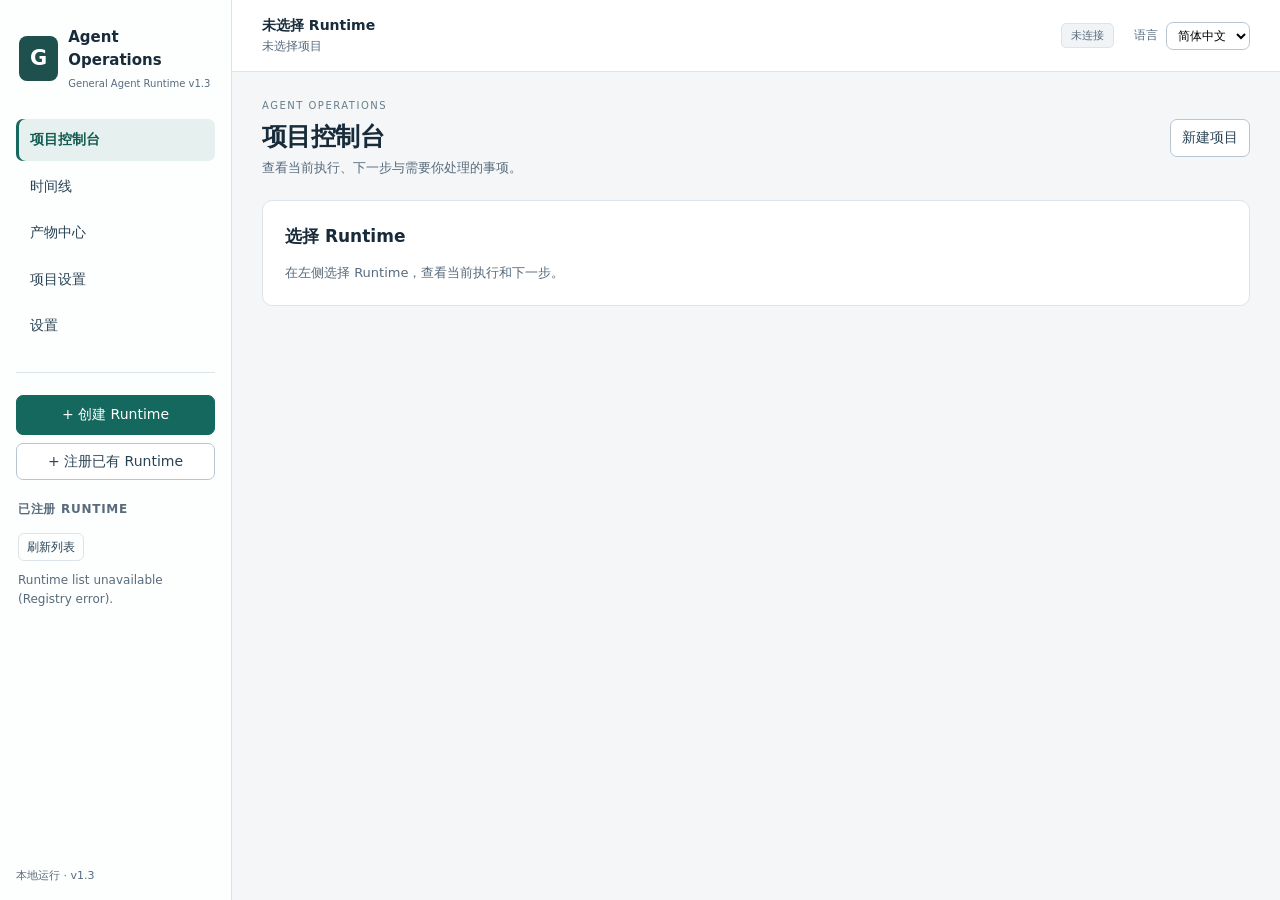
==== commit cab8728a: "Checkpoint: dogfood fix 01 artifact provenance complete" ====
--- a/web_console/index.html
+++ b/web_console/index.html
@@ -2377,7 +2377,7 @@
     }
     if (artifacts.paths.length === 0) {
       list.append(el("dt", null, "No published paths"));
-      list.append(el("dd", null, "the receipt reported none"));
+      list.append(el("dd", null, "no verified publications are available for this round"));
     }
     body.append(list);
     const acLink = el("button", "round-detail-open",
@@ -2732,15 +2732,15 @@
 
 function acVerificationLabel(value) {
   if (value === "verified") {
-    return "verified — the bytes match the authoritative receipt hash";
+    return "verified — current bytes match this publication hash";
   }
   if (value === "hash_mismatch") {
-    return "HASH MISMATCH — the bytes differ from the receipt";
+    return "HASH MISMATCH — current bytes differ from this publication; historical preview is unavailable";
   }
   if (value === "unavailable") {
     return "unavailable — the hash was not computed within the bounded cap";
   }
-  return "unverified — no authoritative receipt binds this file";
+  return "unverified — no authoritative publication binds this file";
 }
 
 function renderAcProvenance(artifact) {
@@ -2754,8 +2754,12 @@
     pairs.push(["Stage", prov.stage_id || "unavailable"]);
     pairs.push(["Attempt", prov.attempt]);
     pairs.push(["Producer", prov.producer || "unavailable"]);
-    pairs.push(["Published (receipt created)",
-      prov.receipt_created_at || "unavailable"]);
+    pairs.push(["Published by Runtime", prov.published_at || "unavailable"]);
+    pairs.push(["Publication SHA-256", artifact.expected_sha256 || "unavailable"]);
+    pairs.push(["Current SHA-256", artifact.actual_sha256 || "unavailable"]);
+    pairs.push(["Completion ID", prov.commit_id || "unavailable"]);
+    pairs.push(["Provenance source", prov.source || "unavailable"]);
+    pairs.push(["Content", "Historical bytes are not retained; preview requires current bytes to match this publication."]);
     pairs.push(["Completion committed", prov.committed_at || "unavailable"]);
     pairs.push(["completion status", prov.completion_status || "unavailable"]);
     if (prov.republished_by && prov.republished_by.length) {
@@ -2764,11 +2768,11 @@
     }
   } else {
     pairs.push(["Producing MESSAGE",
-      "unavailable — no verified completion receipt binds this file "
+      "unavailable — no verified Runtime publication binds this file "
       + "(unbound); the name alone is never proof"]);
   }
   pairs.push(["Binding", prov.class === "ledger"
-    ? "verified ledger receipt" : "unbound"]);
+    ? "verified Runtime publication" : "unbound"]);
   pairs.push(["Size", artifact.size_bytes === null
     || artifact.size_bytes === undefined
     ? "unavailable" : artifact.size_bytes + " bytes"]);
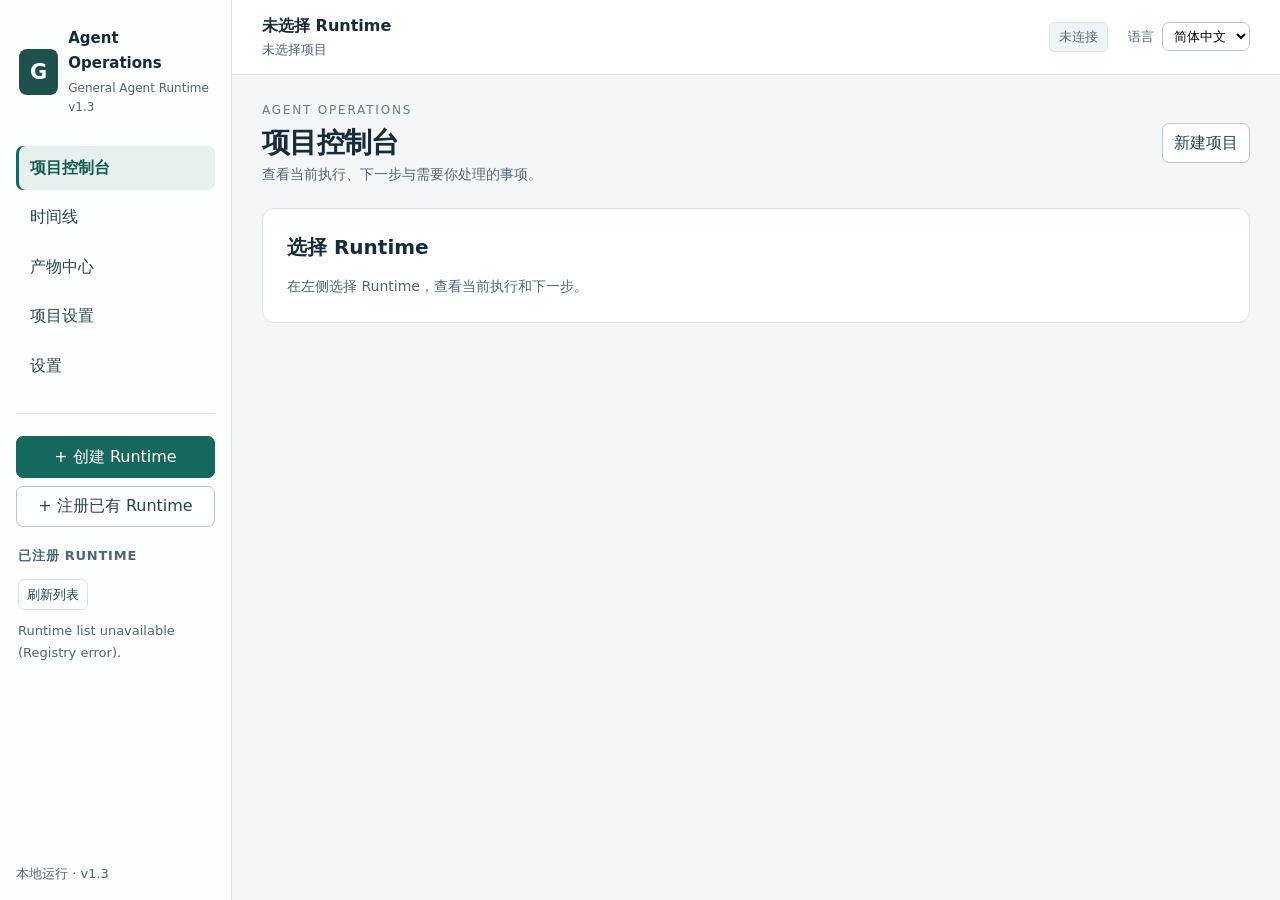
==== commit f1abe1ed: "release: General Agent Runtime v1.3.0" ====
--- a/web_console/index.html
+++ b/web_console/index.html
@@ -365,6 +365,64 @@
   @media (max-width: 850px) { .app-sidebar { width: 190px; padding: 18px 10px; } .app-workspace { margin-left: 190px; } .brand { font-size: 12px; } .brand small { font-size: 8px; } #column-current { padding: 20px 16px; } .topbar { padding: 12px 16px; gap: 10px; } #column-control { display: block; } .language-control { font-size: 0; } }
   @media (max-width: 600px) { .app-sidebar { position: static; width: auto; } .brand, .sidebar-foot, #runtime-section { display: none; } #primary-nav { grid-template-columns: repeat(3,1fr); } .runtime-actions { display: flex; margin: 12px 0 0; padding-top: 10px; } .app-workspace { margin: 0; } .topbar { position: static; flex-wrap: wrap; } .page-heading > button { flex-shrink: 0; } #empty-state { padding: 30px 18px; } #settings-notify-prefs { grid-template-columns: 1fr; } }
 
+  /* Fix 05: shared reading scale; compact metadata stays readable. */
+  :root { --text-body: 16px; --text-secondary: 14px; --text-small: 13px; --muted: #506575; }
+  body { font-size: var(--text-body); line-height: 1.65; }
+  h1 { font-size: 28px; line-height: 1.3; }
+  h2 { font-size: 20px; line-height: 1.4; }
+  h3 { font-size: 16px; line-height: 1.5; }
+  .hint, .muted, dl, .round-meta, #rh-errors, .setup-check,
+  #settings-section label[for], #setup-wizard-section label,
+  #hc-int-form label, #hc-review-form label { font-size: var(--text-secondary); }
+  .badge, .technical-notes, .technical-notes > summary, .technical-notes .hint,
+  #ce-milestones li, #active-project, .language-control, #runtimes-hint,
+  #runtime-section h2, #runtime-section #refresh, .sidebar-foot,
+  #runtime-health #refresh-health, .recent-artifact button, #empty-state .hint,
+  #setup-progress li { font-size: var(--text-small); }
+  .brand small, .eyebrow, .runtime-item .rid, footer { font-size: 12px; }
+  .runtime-item { font-size: var(--text-secondary); }
+  #td-tabs button, .hc-confirm, #hc-feedback, #setup-status, .hc-item,
+  #setup-goal-drop, .ac-preview table { font-size: var(--text-secondary); }
+  #td-body pre, .ac-preview pre, #setup-zcode-prompt, #setup-workshop-pack,
+  #setup-startup-prompt { font-size: var(--text-small); line-height: 1.7; }
+  section { padding: 24px; border-radius: 12px; }
+  #ce-state-label { font-size: 26px; color: var(--ink); font-weight: 650; }
+  #ce-state-label.ok { color: #17682f; }
+  #ce-state-label.bad { color: #a4262c; }
+  #ce-overview { display: grid; grid-template-columns: repeat(2,minmax(0,1fr)); gap: 12px; margin: 18px 0; }
+  .overview-fact { padding: 12px 14px; border-radius: 8px; background: #f3f6f7; min-width: 0; }
+  .overview-fact span { display: block; color: var(--muted); font-size: var(--text-secondary); }
+  .overview-fact strong { display: block; margin-top: 4px; font-size: 16px; overflow-wrap: anywhere; }
+  #ce-action { font-size: 16px; padding: 14px; }
+  .technical-notes { margin-top: 16px; }
+  .technical-notes summary { padding: 4px 0; }
+  .technical-notes[open] > summary { margin-bottom: 12px; }
+  .alert-item { list-style: none; border-left: 3px solid #aebdc7; background: #f5f8fa; border-radius: 7px; padding: 14px 16px; margin: 12px 0; }
+  .alert-item.severity-warning { border-color: #b47b1b; background: #fff9ec; }
+  .alert-item.severity-needs-attention { border-color: #b0463f; background: #fff3f1; }
+  .alert-item h3 { margin: 7px 0; color: var(--ink); }
+  .alert-item p { margin: 5px 0; }
+  .setup-check { padding: 12px 0; border-bottom: 1px solid var(--border); }
+  .setup-check > p { margin: 0; }
+  .setup-check .technical-notes { border: 0; margin-top: 6px; padding: 0; }
+  .setup-check.warn { color: #795411; }
+  .ac-head { align-items: center; }
+  .ac-name { text-align: left; overflow-wrap: anywhere; }
+  .ac-publication { font-size: var(--text-secondary); margin-bottom: 0; }
+  #hc-pause-row label { display: flex; align-items: flex-start; gap: 7px; margin-top: 10px; font-size: var(--text-secondary); }
+  #hc-pause-row label input { flex-shrink: 0; margin-top: 5px; }
+  #ce-overview .overview-fact:last-child { grid-column: 1/-1; }
+  .timeline-round, .ac-item { border-radius: 9px; padding: 16px 18px; }
+  #runtime-health dl { grid-template-columns: 100px minmax(0,1fr); }
+  @media (max-width: 850px) { .brand small { font-size: 11px; } .topbar { flex-wrap: wrap; } }
+  @media (max-width: 600px) {
+    section { padding: 18px; } #ce-overview { grid-template-columns: 1fr; }
+    #primary-nav button { padding: 10px 6px; } .runtime-actions { flex-wrap: wrap; }
+    .page-heading { align-items: flex-start; gap: 10px; } h1 { font-size: 25px; }
+    #setup-progress { flex-wrap: wrap; } #setup-progress li { flex: 1 1 40%; }
+    dl { grid-template-columns: minmax(90px,.7fr) minmax(0,1.3fr); }
+    #task-drawer { width: 96vw; padding: 18px; }
+  }
 </style>
 </head>
 <body>
@@ -421,6 +479,7 @@
       <ul id="ce-milestones"></ul>
       <h3>Task identity</h3>
       <dl id="ce-protocol"></dl>
+      <dl id="ce-terminal" hidden></dl>
       <details>
         <summary>Bounded technical details</summary>
         <dl id="ce-tech"></dl>
@@ -578,7 +637,7 @@
         HUMAN_REVIEW record):</p>
         <details id="hc-review-reason-details" open>
           <summary>View Full Reason</summary>
-          <pre id="hc-review-reason"></pre>
+          <div id="hc-review-reason"></div>
         </details>
         <p class="hint">Data and history are preserved. The Runtime does not
         resume automatically from HUMAN_REVIEW; a Human Decision you submit
@@ -1187,10 +1246,10 @@
     <h2 id="td-title">Task Detail</h2>
     <button id="td-close" type="button">Close</button>
   </div>
-  <p class="hint">Read-only inspection of one round. The Codex Full Dispatch
+  <details class="technical-notes"><summary>Details and safety notes</summary><p class="hint">Read-only inspection of one round. The Codex Full Dispatch
   tab relays the exact archived TO_ZCODE bytes; the ZCode Feedback tab shows
   the authoritative completion receipt; the Context tab shows the Supervisor
-  decision receipt only when its recorded hash verifies.</p>
+  decision receipt only when its recorded hash verifies.</p></details>
   <div id="td-tabs">
     <button type="button" data-tab="overview" class="active">Overview</button>
     <button type="button" data-tab="dispatch">Codex Full Dispatch</button>
@@ -1267,6 +1326,16 @@
   if (claim) { return "等待 ZCode 认领 MESSAGE " + claim[1]; }
   const artifacts = key.match(/^Latest (\d+) of (\d+) cataloged artifact\(s\)\.$/);
   if (artifacts) { return "最近 " + artifacts[1] + " 个产物，共 " + artifacts[2] + " 个。"; }
+  const artifactCount = key.match(/^(\d+) artifact\(s\) ·/);
+  if (artifactCount) return "共 " + artifactCount[1] + " 个产物 · 可查看只读预览与发布来源";
+  const rounds = key.match(/^(\d+) round\(s\), (\d+) page\(s\)/);
+  if (rounds) return "共 " + rounds[1] + " 轮，" + rounds[2] + " 页 · 按所选时间顺序显示";
+  if (key.startsWith("Global defaults loaded")) return "全局默认值已加载。";
+  if (key.startsWith("Pause request accepted by the Runtime.")) return "Runtime 已接受暂停请求；实际暂停进度请查看项目状态与详细控制记录。";
+  if (key.startsWith("Intervention accepted")) return "干预已提交，请在待处理控制中查看处理进度。";
+  if (key.startsWith("No rounds are recorded")) return "暂无符合筛选条件的历史轮次。";
+  const refusal = key.match(/^(Refused|Save failed|Request failed|Readiness request failed|Settings request failed)(?: — |: )(.*)$/);
+  if (refusal) return "操作未完成，请检查输入或连接后重试。详细原因：" + refusal[2];
   return text;
 }
 Object.assign(UI_ZH, {
@@ -1274,6 +1343,7 @@
   "Revokes the current task's Runtime authority using the existing fencing (the task is retired and quarantined), preserves all historical records, and leaves the Runtime paused; future work requires fresh authorization. This is cooperative — it does not kill the Executor process, which stops at its next control boundary.": "撤销当前任务的授权，将其退役并隔离，保留历史记录，同时暂停 Runtime。后续工作需要重新授权。这是协作式中断：执行器会在下一控制边界停止，不会强制终止其进程。",
   "STOP is terminal and different from Pause: the Orchestrator makes no new Codex calls after detecting it, and an ordinary Resume will not resurrect the stopped work — recovery needs the documented STOP path. The Console asks the Runtime's formal STOP entry point to apply it after a confirmation challenge you request here.": "STOP 为终止操作。检测到 STOP 后，编排器不再发起新的 Codex 调用，普通“恢复”无法恢复已停止的工作；请按 STOP 恢复流程操作。这里须先申请确认，再交由 Runtime 的正式 STOP 入口执行。",
   "Supervisor model": "Supervisor 模型", "Reasoning effort": "推理强度", "LOW": "低", "MEDIUM": "中", "HIGH": "高", "EXTRA_HIGH": "更高", "HIGHEST": "最高", "ULTRA": "极高",
+  "Last processed task": "最后处理任务", "the Orchestrator completed normally": "Orchestrator 已正常完成",
   "Unavailable — nobody is actively working": "当前无人执行", "Unavailable — the Runtime reported no authoritative timestamp for this state": "未报告",
   "COMPLETED": "已完成", "DISPATCHED": "已派发", "AWAITING_COMPLETION": "等待结果", "UNTRUSTED": "不可信", "ANOMALY": "异常",
   "Codex → ZCode": "Codex → ZCode 派发", "ZCode → Codex": "ZCode → Codex 结果", "Ledger-bound": "已绑定来源", "Unbound": "未绑定来源", "Missing": "文件缺失",
@@ -1307,6 +1377,119 @@
   const abs = Math.abs(seconds), unit = abs >= 86400 ? "day" : abs >= 3600 ? "hour" : abs >= 60 ? "minute" : "second";
   const divisor = { day: 86400, hour: 3600, minute: 60, second: 1 }[unit];
   return new Intl.RelativeTimeFormat(uiLanguage, {numeric: "auto"}).format(Math.round(seconds / divisor), unit);
+}
+// Presentation only: keep the interpreter and all raw facts authoritative.
+function productCopy(zh, en) { return uiLanguage === "en" ? en : zh; }
+function diagnosticBlock(label = "Developer diagnostics") {
+  const details = el("details", "technical-notes");
+  details.append(el("summary", null, label));
+  return details;
+}
+Object.assign(UI_ZH, {
+  "Developer diagnostics": "开发者诊断", "Project summary": "项目状态总览",
+  "Execution details": "执行详细信息", "Publication details": "发布来源与技术详情",
+  "Readiness details": "检查详细信息", "Reported usage details": "用量来源与详细信息",
+  "PASS": "通过", "FAIL": "未通过", "WARNING": "需关注", "BLOCKED": "受阻",
+  "Not reported": "未报告", "usage not reported": "未提供使用量数据",
+  "Orchestrator": "任务调度", "Provenance": "发布来源",
+  "Preview (bounded, read-only)": "文件预览（只读）", "Loading detail…": "正在加载详情…",
+  "verified — current bytes match this publication hash": "当前文件与此发布版本一致，可查看预览。",
+  "HASH MISMATCH — current bytes differ from this publication; historical preview is unavailable": "当前文件已变化；此历史版本的内容未保留，无法预览。当前文件不代表这个历史版本。",
+  "unavailable — the hash was not computed within the bounded cap": "尚未验证文件与此版本是否一致，暂无法确认内容。",
+  "unverified — no authoritative publication binds this file": "此文件尚未绑定已验证的发布记录。",
+  "Historical bytes are not retained; preview requires current bytes to match this publication.": "历史版本内容未单独保留；只有当前文件与此发布版本完全一致时才能预览。",
+  "Running readiness checks…": "正在检查启动条件…",
+  "All required readiness checks pass; start is available.": "所有必要检查均已通过，可以启动 Agent 协作。",
+  "Start stays fail-closed until every required check passes.": "尚未满足启动条件，请先处理未通过的检查项。",
+  "Goal loaded and valid": "项目目标已验证", "Goal Anchor ready or creatable": "项目目标可绑定",
+  "Inputs registered": "输入材料已确认", "ProjectType valid": "项目类型可用",
+  "Supervisor configuration valid (draft)": "Supervisor 配置已保存",
+  "Runtime healthy": "Runtime 连接正常", "Python/runtime requirements": "运行环境符合要求",
+  "v1.2 control plane available": "任务控制服务可用", "ZCode setup acknowledged": "ZCode 配置已确认",
+  "Preflight": "启动前检查",
+  "STEER — Give feedback to Codex (you know what should change)": "调整方向 · 告诉 Codex 如何修改",
+  "Cached input tokens (reported)": "缓存输入 token（已报告）", "Reasoning output tokens (reported)": "推理输出 token（已报告）"
+});
+Object.assign(UI_ZH, {
+  "No configuration change is queued.": "暂无排队中的配置变更。",
+  "No outstanding intervention controls.": "暂无待处理的人工干预。",
+  "Derived from the Runtime's own status and intervention records; nothing is inferred from UI state.": "以 Runtime 最新回报的控制状态为准。",
+  "STEER — you know what should change": "调整方向 — 指定修改内容",
+  "HUMAN_REVIEW — human decision required": "等待你的决策",
+  "View Full Reason": "查看完整原因",
+  "Why automation stopped (from the Runtime's own HUMAN_REVIEW record):": "自动执行暂停的原因（由 Runtime 提供）：",
+  "Data and history are preserved. The Runtime does not resume automatically from HUMAN_REVIEW; a Human Decision you submit below is required before the Supervisor can continue. Resume alone will not clear this state.": "数据和历史记录均已保留。请先提交下方人工决策，Supervisor 才能继续；仅点击“恢复”无法解除此状态。",
+  "Global defaults saved. They are Console-owned defaults; they do not mutate an active Runtime call.": "全局默认值已保存，不影响正在执行的调用。",
+  "Overrides saved. Empty fields cleared back to the global default.": "当前 Runtime 的覆盖值已保存；留空项已恢复为全局默认值。",
+  "Enter a Supervisor model to queue a change.": "请先填写 Supervisor 模型，再提交变更。"
+});
+Object.assign(UI_ZH, {
+  "Resume clears the pause. The Runtime returns to RUNNING and the Orchestrator may start the next Supervisor turn. A HUMAN_REVIEW is not cleared by Resume — it needs a Human Decision below.": "恢复后，Runtime 将继续运行，任务调度可开始下一轮 Supervisor。若正在等待人工决策，请先提交下方决定；“恢复”无法解除该状态。",
+  "Write a comment before submitting an intervention.": "请先填写希望调整的内容或需要检查的问题。",
+  "Resume accepted by the Runtime; the pause record now shows RUNNING.": "Runtime 已接受恢复请求，暂停状态已解除。",
+  "STOP confirmation cancelled; nothing was applied.": "已取消停止确认，未执行停止操作。",
+  "This browser does not support notifications; alerts stay visible in-Console.": "此浏览器不支持桌面通知，提醒仍会显示在控制台中。"
+});
+function initializePolish() {
+  const execution = document.getElementById("current-execution");
+  execution.querySelector("h2").textContent = uiText("Project summary");
+  const overview = el("div"); overview.id = "ce-overview";
+  document.getElementById("ce-state-label").after(overview);
+  const output = el("button", null, "View all artifacts"); output.type = "button";
+  output.addEventListener("click", () => openArtifactCenter(null));
+  document.getElementById("ce-action").after(output);
+  const diagnostics = diagnosticBlock("Execution details");
+  diagnostics.id = "ce-diagnostics";
+  const raw = document.getElementById("ce-detail"), worker = document.getElementById("ce-worker").parentElement;
+  const next = document.getElementById("ce-next-label"), nextHeading = next.previousElementSibling;
+  const milestones = document.getElementById("ce-milestones"), milestoneHeading = milestones.previousElementSibling;
+  diagnostics.append(raw, worker, nextHeading, next, document.getElementById("ce-next-detail"), milestoneHeading, milestones);
+  [...execution.querySelectorAll(":scope > details"), document.getElementById("ce-terminal")].forEach(node => diagnostics.append(node));
+  execution.append(diagnostics);
+  const health = document.getElementById("runtime-health");
+  const healthDetails = diagnosticBlock();
+  const healthFacts = el("dl");
+  for (const id of ["rh-zcode", "rh-authorization", "rh-claim"]) {
+    const value = document.getElementById(id); healthFacts.append(value.previousElementSibling, value);
+  }
+  const errors = document.getElementById("rh-errors");
+  healthDetails.append(healthFacts, errors.previousElementSibling, errors); health.append(healthDetails);
+  const usage = document.getElementById("sv-usage-summary");
+  const usageDetails = diagnosticBlock("Reported usage details");
+  const compact = el("p", "muted"); compact.id = "sv-usage-brief";
+  usage.before(compact, usageDetails); usageDetails.append(usage);
+  usageDetails.append(el("p", "muted", productCopy("Supervisor 仅显示实际捕获的 Codex telemetry。ZCode 当前集成未提供可信使用量；未知值不会作为 0 或估算值显示。", "Supervisor usage comes only from captured Codex telemetry. ZCode does not provide trusted usage; unknown values are never shown as zero or estimates.")));
+}
+function renderProjectOverview(interpretation) {
+  const state = interpretation.state, terminal = interpretation.terminal_completion || {};
+  const complete = state.family === "COMPLETE";
+  const verification = interpretation.final_verification || {};
+  const nextLabels = {
+    COMPLETE: ["无待执行任务", "No pending tasks"], ZCODE_EXECUTING: ["等待执行结果，随后由 Codex 评估", "Await the result, then Codex evaluates it"],
+    CODEX_THINKING: ["Codex 正在规划下一步", "Codex is planning the next step"],
+    WAITING_FOR_ZCODE_CLAIM: ["等待 ZCode 接手任务", "Waiting for ZCode to pick up the task"],
+    COMPLETION_COMMITTED: ["结果已提交，等待 Codex 评估", "Result submitted; awaiting Codex evaluation"],
+    RESULT_EVALUATION: ["Codex 正在评估结果", "Codex is evaluating the result"],
+    PAUSED: ["准备好后可恢复执行", "Resume when ready"], HUMAN_REVIEW: ["请查看原因并提交人工决策", "Review the reason and submit a human decision"],
+    STOPPED: ["已停止；恢复需按停止恢复流程操作", "Stopped; follow the documented recovery process"],
+    ERROR: ["请查看运行提醒与诊断信息", "Check alerts and diagnostics"],
+    NO_PROJECT: ["请在项目设置中准备目标", "Prepare a goal in Project Setup"],
+    IDLE: ["等待 Codex 安排下一步", "Waiting for Codex to plan"],
+    PAUSE_REQUESTED: ["将在安全边界暂停", "Will pause at a safe boundary"],
+    FINAL_VERIFICATION_EXECUTING: ["正在进行最终验收", "Final Verification is running"],
+    FINAL_VERIFICATION_WAITING_CLAIM: ["等待 ZCode 开始最终验收", "Waiting for ZCode to begin Final Verification"]
+  };
+  const next = nextLabels[state.family] || ["状态暂无法确认，请查看详细信息", "State cannot be confirmed; inspect details"];
+  const overview = document.getElementById("ce-overview"); clear(overview);
+  const facts = [
+    [productCopy("Agent 当前工作", "Agent activity"), ["WAITING_FOR_ZCODE_CLAIM", "FINAL_VERIFICATION_WAITING_CLAIM"].includes(state.family) ? productCopy("等待接手，尚未开始执行", "Awaiting pickup; not executing yet") : complete ? productCopy("当前无人执行", "Nobody is executing") : state.family === "HUMAN_REVIEW" && interpretation.health.current_claim.running ? productCopy("ZCode 已认领，可能仍在执行", "ZCode has claimed a task and may still be executing") : state.worker.available ? uiText(state.worker.who) : productCopy("未报告当前执行者", "Current worker not reported")],
+    ["Final Verification", terminal.available && terminal.final_verification_status === "PASS" ? productCopy("通过", "Passed") : verification.available && verification.is_final_verification ? productCopy("验收阶段（尚未确认通过）", "Verification stage (pass not confirmed)") : productCopy("尚未确认通过", "Pass not confirmed")],
+    [productCopy("下一步", "Next step"), next[uiLanguage === "en" ? 1 : 0]]
+  ];
+  for (const [label, value] of facts) { const fact = el("div", "overview-fact"); fact.append(el("span", null, label), el("strong", null, value)); overview.append(fact); }
+  if (complete) setPanel(document.getElementById("ce-state-label"), productCopy("项目已完成", "Project completed"), "ok");
+  const action = document.getElementById("ce-action"); action.title = state.user_action_reason || "";
+  setPanel(action, state.user_action_required ? productCopy("需要你处理：", "Action needed: ") + next[uiLanguage === "en" ? 1 : 0] : productCopy("无需人工操作", "No action needed"), state.user_action_required ? "bad" : "ok");
 }
 const VIEW_TITLES = {cockpit: "Project Cockpit", timeline: "Timeline", artifacts: "Artifact Center", setup: "Project Setup", settings: "Settings", create: "Create Runtime", register: "Register Existing Runtime"};
 const VIEW_SUBTITLES = {
@@ -1406,6 +1589,7 @@
     } catch (error) { setPanel(status, (uiLanguage === "en" ? "Registration failed: " : "注册失败：") + error, "bad"); }
     finally { button.disabled = false; }
   });
+  initializePolish();
   // Localize static product copy once. Runtime payloads and preview bytes are never traversed.
   const walker = document.createTreeWalker(document.body, NodeFilter.SHOW_TEXT);
   const nodes = []; while (walker.nextNode()) { nodes.push(walker.currentNode); }
@@ -1628,13 +1812,15 @@
   if (!usage || !usage.reported) { return "usage not reported"; }
   const parts = [];
   for (const [key, label] of [["input_tokens", "in"],
+                              ["cached_input_tokens", "cached input"],
+                              ["reasoning_output_tokens", "reasoning output"],
                               ["output_tokens", "out"],
                               ["total_tokens", "total"]]) {
     if (usage[key] !== null && usage[key] !== undefined) {
       parts.push(label + " " + usage[key]);
     }
   }
-  return parts.length ? tokensLabel(parts) : "usage not reported";
+  return parts.length ? tokensLabel(parts) + " · provider reported" : "usage not reported";
 }
 
 function tokensLabel(parts) {
@@ -1662,6 +1848,7 @@
   clear(latest);
   latest.append(el("p", "muted", "—"));
   clear(document.getElementById("sv-usage-summary"));
+  document.getElementById("sv-usage-brief").textContent = "—";
   clear(document.getElementById("sv-config-state"));
   document.getElementById("sv-config-model").value = "";
   document.getElementById("sv-config-effort").value = "HIGH";
@@ -1702,12 +1889,13 @@
 
 function renderSupervisorTurns(document_) {
   const latest = document.getElementById("sv-latest-turn");
+  const wasOpen = latest.querySelector("details")?.open || false;
   clear(latest);
   if (!document_.turns.length) {
     const note = document_.honesty.length
       ? document_.honesty[0]
       : "no Supervisor turn records exist yet";
-    latest.append(el("p", "muted", note));
+    latest.append(el("p", "muted", uiText(note)));
     return;
   }
   const turn = document_.turns[0];
@@ -1724,29 +1912,45 @@
     ["Resulting dispatch", turn.dispatch_linkage
       ? "MESSAGE " + turn.dispatch_linkage.MESSAGE_ID : "none this turn"],
   ]);
-  latest.append(facts);
-  latest.append(el("p", "muted",
+  latest.append(el("p", null, decisionSummaryText(turn.decision.summary)));
+  const diagnostics = diagnosticBlock(); diagnostics.open = wasOpen;
+  diagnostics.append(facts);
+  latest.append(diagnostics);
+  diagnostics.append(el("p", "muted",
     document_.totals.total_records + " turn record(s) · "
     + document_.totals.total_unusable + " unusable record(s) surfaced"));
 }
 
 function renderSupervisorUsage(usage) {
   const summary = document.getElementById("sv-usage-summary");
-  fillDetails(summary, [
-    ["Input tokens (reported)", usage.totals.input_tokens ?? "Not reported"],
-    ["Output tokens (reported)", usage.totals.output_tokens ?? "Not reported"],
-    ["Total tokens (reported)", usage.totals.total_tokens ?? "Not reported"],
-    ["Turns with reported usage", usage.turns_with_reported_usage
-      + " of " + usage.turns_total],
-    ["Average total per reported turn",
-      usage.average_total_per_reported_turn ?? "Not reported"],
-    ["Highest reported turn", usage.highest_total_turn
-      ? (usage.highest_total_turn.total_tokens + " tokens ("
-         + usage.highest_total_turn.turn_id + ")") : "Not reported"],
-    ["ZCode usage", usage.zcode_usage.reported
-      ? String(usage.zcode_usage.total_tokens) + " tokens"
-      : "Not reported"],
-  ]);
+  const fields = [["input_tokens", "Input tokens (reported)"],
+    ["cached_input_tokens", "Cached input tokens (reported)"],
+    ["output_tokens", "Output tokens (reported)"],
+    ["reasoning_output_tokens", "Reasoning output tokens (reported)"],
+    ["total_tokens", "Total tokens (reported)"]];
+  const facts = [
+    ["Usage scope", usage.sum_label || "Partial reported sums"],
+    ["Turns with reported usage", usage.turns_with_reported_usage + " of " + usage.turns_total],
+  ];
+  for (const [key, label] of fields) {
+    if (usage.totals[key] !== null && usage.totals[key] !== undefined) {
+      facts.push([label, usage.totals[key] + " · " + usage.coverage[key + "_reported"]
+        + " of " + usage.turns_total + " turns reported"]);
+    }
+  }
+  if (!usage.turns_with_reported_usage) { facts.push(["Usage", "Not reported"]); }
+  const executor = usage.zcode_usage;
+  facts.push(["ZCode usage", "Not reported"]);
+  facts.push(["Executor reported rounds", executor.rounds_total === null || executor.rounds_total === undefined
+    ? "unavailable" : "0 of " + executor.rounds_total + " authorized rounds"]);
+  if (usage.unusable_records) { facts.push(["Unusable turn records", usage.unusable_records]); }
+  fillDetails(summary, facts);
+  const brief = document.getElementById("sv-usage-brief");
+  if (brief) brief.textContent = productCopy("Supervisor：", "Supervisor: ")
+    + (usage.turns_with_reported_usage && usage.totals.total_tokens !== null && usage.totals.total_tokens !== undefined
+      ? usage.totals.total_tokens + productCopy(" token（已报告部分合计）", " tokens (reported partial sum)")
+      : productCopy("未提供总使用量数据", "Total usage not reported"))
+    + productCopy(" · ZCode：未提供使用量数据", " · ZCode: usage not reported");
 }
 
 function renderSupervisorConfig(view) {
@@ -1759,6 +1963,7 @@
          + (view.active.applied_at || "unknown") + ")")
       : "Runtime fixed policy — model/effort not reported"));
   container.append(active);
+  if (uiLanguage !== "en") active.textContent = "当前配置：" + (view.active.configured ? view.active.model + " · " + uiText(view.active.reasoning_effort) : "使用 Runtime 固定策略（模型与推理强度未报告）");
   if (view.pending) {
     container.append(el("p", "unavailable",
       "Pending: " + view.pending.model + " · " + view.pending.reasoning_effort
@@ -1766,14 +1971,14 @@
       + " (queued " + (view.pending.queued_at || "unknown") + ")"));
   } else {
     container.append(el("p", "muted",
-      "No configuration change is queued."));
+      uiText("No configuration change is queued.")));
   }
   const efforts = document.getElementById("sv-config-effort");
   clear(efforts);
   for (const effort of view.supported_reasoning_efforts) {
     const option = document.createElement("option");
     option.value = effort;
-    option.textContent = effort;
+    option.textContent = uiText(effort);
     efforts.append(option);
   }
   const draftNote = view.draft.available
@@ -1868,6 +2073,14 @@
 
 function renderInterpretation(interpretation) {
   const state = interpretation.state;
+  const terminal = interpretation.terminal_completion || {};
+  const terminalPanel = document.getElementById("ce-terminal");
+  terminalPanel.hidden = !terminal.available;
+  fillDetails(terminalPanel, terminal.available ? [
+    ["Final Verification", terminal.final_verification_status === "PASS" ? "PASS" : "unavailable"],
+    ["Last processed task", terminal.last_consumed_message_id === null
+      ? "unavailable" : "MESSAGE " + terminal.last_consumed_message_id],
+  ] : []);
   const tone = state.user_action_required ? "bad"
     : (state.family === "COMPLETE" || state.family === "IDLE"
       ? "ok" : "muted");
@@ -1938,6 +2151,7 @@
       interpretation.honesty.contradictions.join(", ") || "none"],
     ["Notes", interpretation.honesty.notes.join(" ") || "—"],
   ]);
+  renderProjectOverview(interpretation);
 }
 
 function renderHealth(health) {
@@ -1997,6 +2211,7 @@
 
 async function loadCockpit() {
   const stateLabel = document.getElementById("ce-state-label");
+  document.getElementById("ce-terminal").hidden = true;
   if (selectedRuntimeId === null) {
     setPanel(stateLabel, "Select a Runtime to observe it.", "muted");
     return;
@@ -2074,7 +2289,7 @@
     el("span", statusClass(round.status), uiText(round.status)));
   const duration = durationText(round.duration_seconds);
   head.append(el("span", "round-meta",
-    (duration ? " · duration " + duration : "")
+    (duration ? productCopy(" · 耗时 ", " · duration ") + duration : "")
     + (round.identity.task_id ? " · " + round.identity.task_id : "")
     + (round.identity.stage_id ? " · " + round.identity.stage_id : "")));
   summary.append(head);
@@ -2084,11 +2299,11 @@
   const badges = el("div", "round-head");
   if (round.has_dispatch) {
     badges.append(el("span", "badge",
-      "dispatch · " + (round.dispatch_integrity || "unknown integrity")));
+      productCopy("任务派发 · ", "dispatch · ") + (round.dispatch_integrity || "unknown integrity")));
   }
   if (round.has_completion) {
     badges.append(el("span", "badge",
-      "completion · " + (round.completion_status || "unknown status")));
+      productCopy("执行结果 · ", "completion · ") + (round.completion_status || "unknown status")));
   }
   if (round.intervention_count > 0) {
     badges.append(el("span", "badge warn",
@@ -2098,9 +2313,10 @@
     badges.append(el("span", "badge bad", "contradiction · " + problem));
   }
   body.append(badges);
+  body.append(el("p", null, productCopy("ZCode：未提供使用量数据", "Executor usage: Not reported")));
   const stamps = [];
-  if (round.archived_at) { stamps.push("dispatch archived " + round.archived_at); }
-  if (round.committed_at) { stamps.push("completion committed " + round.committed_at); }
+  if (round.archived_at) { stamps.push(productCopy("派发记录 ", "dispatch archived ") + round.archived_at); }
+  if (round.committed_at) { stamps.push(productCopy("结果提交 ", "completion committed ") + round.committed_at); }
   body.append(el("p", null, stamps.length ? stamps.join(" · ")
     : "The Runtime reported no timestamp for this round."));
   const svTurn = svTurnForRound(round.message_id);
@@ -2224,7 +2440,7 @@
   const drawer = document.getElementById("task-drawer");
   drawer.hidden = false;
   document.getElementById("td-title").textContent =
-    "Task Detail — MESSAGE " + messageId;
+    productCopy("任务详情 · MESSAGE ", "Task Detail — MESSAGE ") + messageId;
   setTab("overview");
   const body = document.getElementById("td-body");
   clear(body);
@@ -2274,6 +2490,7 @@
       "Round status: " + (round.status || "unavailable")));
     fillDetails(body.appendChild(document.createElement("dl")), [
       ["Message ID", round.identity.message_id],
+      ["Executor usage", "Not reported"],
       ["Task", round.identity.task_id || "unavailable"],
       ["Stage", round.identity.stage_id || "unavailable"],
       ["Attempt", round.identity.attempt ?? "unavailable"],
@@ -2433,14 +2650,13 @@
         const turn = result.payload.supervisor_turn.turn;
         const facts = document.createElement("dl");
         fillDetails(facts, [
+          ["Executor usage", "Not reported"],
           ["Turn profile", turnProfileText(turn)],
           ["Duration", durationText(turn.duration_seconds)
             || "unavailable"],
-          ["Input tokens", turn.usage.input_tokens ?? "usage not reported"],
-          ["Output tokens", turn.usage.output_tokens
-            ?? "usage not reported"],
-          ["Total tokens", turn.usage.total_tokens
-            ?? "usage not reported"],
+          ["Usage", usageText(turn.usage)],
+          ["Usage source", turn.usage.status || "unavailable"],
+          ["Execution identity", turn.usage.execution_id || "unavailable"],
           ["Outcome", turn.outcome.recovered_after_crash
             ? "committed (recovered after crash)"
             : (turn.outcome.committed ? "committed" : "not committed")],
@@ -2688,6 +2904,7 @@
   const head = el("div", "ac-head");
   const checkbox = document.createElement("input");
   checkbox.type = "checkbox";
+  checkbox.setAttribute("aria-label", productCopy("选择产物：", "Select artifact: ") + item.name);
   checkbox.dataset.artifactPath = item.path;
   checkbox.checked = acSelectedPaths.has(item.path);
   checkbox.disabled = item.provenance.class !== "ledger"
@@ -2722,8 +2939,9 @@
     uiText(AC_FORMAT_LABELS[item.format] || item.format)));
   head.append(el("span", "badge", uiText(acAvailabilityLabel(item))));
   if (item.provenance.class === "ledger") {
-    head.append(el("span", "badge",
-      "MESSAGE " + item.provenance.message_id));
+    const publication = el("span", "ac-publication", productCopy("发布于 ", "Published ") + (item.provenance.published_at ? relativeTime(item.provenance.published_at) : productCopy("时间未报告", "time not reported")));
+    publication.title = (item.provenance.published_at || "") + " · MESSAGE " + item.provenance.message_id;
+    head.append(publication);
   }
   card.append(head);
   card.append(el("p", "muted", item.path));
@@ -2747,6 +2965,8 @@
   const block = el("div", "ac-provenance");
   block.append(el("h3", null, "Provenance"));
   const prov = artifact.provenance;
+  block.append(el("p", artifact.verification === "hash_mismatch" ? "bad" : "muted", uiText(acVerificationLabel(artifact.verification))));
+  if (prov.class === "ledger") block.append(el("p", "muted", productCopy("发布记录：", "Publication: ") + (prov.published_at || productCopy("时间未报告", "time not reported")) + productCopy(" · 历史内容未单独保存", " · Historical bytes are not retained separately")));
   const pairs = [["Path", artifact.path]];
   if (prov.class === "ledger") {
     pairs.push(["Producing MESSAGE", prov.message_id]);
@@ -2780,7 +3000,7 @@
     acVerificationLabel(artifact.verification)]);
   const dl = document.createElement("dl");
   fillDetails(dl, pairs);
-  block.append(dl);
+  const details = diagnosticBlock("Publication details"); details.append(dl); block.append(details);
   if (prov.class === "ledger" && prov.message_id !== null
       && prov.message_id !== undefined) {
     const openRound = el("button", "round-detail-open",
@@ -2789,7 +3009,7 @@
     openRound.addEventListener("click", function () {
       openTaskDetail(prov.message_id);
     });
-    block.append(openRound);
+    details.append(openRound);
   }
   return block;
 }
@@ -2801,9 +3021,12 @@
       || previewResp.payload.ok !== true) {
     const error = previewResp.payload && previewResp.payload.error
       ? previewResp.payload.error : {};
-    block.append(el("p", "bad", "Preview unavailable — "
+    block.append(el("p", "bad", productCopy("暂时无法预览此版本。当前文件可能已变化、缺失或未通过验证；不会用当前内容代替历史版本。", "This version cannot be previewed. Current bytes may be changed, missing or unverified; they will not substitute for historical content.")));
+    const diagnostics = diagnosticBlock();
+    diagnostics.append(el("p", "muted", "Preview unavailable — "
       + (error.code || "HTTP error") + ". " + (error.message || "")
       + " Nothing is shown rather than a guess."));
+    block.append(diagnostics);
     return block;
   }
   const preview = previewResp.payload.preview;
@@ -3072,7 +3295,8 @@
 
 function feedbackTone(text, isError) {
   const banner = document.getElementById("hc-feedback");
-  banner.textContent = String(text);
+  banner.textContent = uiText(text);
+  banner.title = String(text);
   banner.classList.toggle("hc-ok", !isError);
   banner.classList.toggle("hc-error", !!isError);
   banner.hidden = false;
@@ -3213,14 +3437,18 @@
     + " · needs recovery " + controls.counts.needs_recovery
     + " · unavailable " + controls.counts.other);
   summary.className = "muted";
-  list.append(summary);
+  const controlDetails = diagnosticBlock(); controlDetails.append(summary);
+  list.append(el("p", "muted", productCopy("待处理干预：", "Pending interventions: ") + controls.counts.pending
+    + (controls.pause.state === "PENDING" ? productCopy(" · 暂停请求等待生效", " · Pause requested") : controls.pause.state === "APPLIED" ? productCopy(" · 已暂停", " · Paused") : "")
+    + (controls.stop.applied ? productCopy(" · 已停止", " · Stopped") : "")));
+  list.append(controlDetails);
 
   if (!controls.interventions.available) {
     list.append(el("p", "bad",
       "Intervention facts are unavailable — the Runtime interventions query "
       + "did not answer."));
   } else if (controls.interventions.items.length === 0) {
-    list.append(el("p", "muted", "No outstanding intervention controls."));
+    list.append(el("p", "muted", uiText("No outstanding intervention controls.")));
   } else {
     for (const item of controls.interventions.items) {
       const card = el("div", "hc-item");
@@ -3240,7 +3468,7 @@
     }
   }
   for (const note of controls.honesty.notes) {
-    list.append(el("p", "muted", "Note: " + note));
+    controlDetails.append(el("p", "muted", "Note: " + note));
   }
   setPanel(status, "Derived from the Runtime's own status and intervention "
     + "records; nothing is inferred from UI state.", "muted");
@@ -3306,6 +3534,10 @@
 }
 
 function pauseEffectText(interrupt) {
+  if (uiLanguage !== "en") return (interrupt
+    ? "当前任务将撤销授权并退役，Runtime 随即暂停。执行器不会被强制终止，会在下一控制边界停止。"
+    : "当前已接手的有效任务可先完成，其结果仍有效；Runtime 随后在安全边界暂停。")
+    + "若任务已授权但尚未接手，该任务会退役。历史记录保留，实际结果以 Runtime 回报为准。";
   const base = interrupt
     ? "The current task's authorization is revoked (it is retired and its "
       + "dispatch quarantined), history is preserved, and the Runtime "
@@ -3531,14 +3763,22 @@
   } else {
     facts.append(el("span", null, "No task is currently authorized."));
   }
+  if (uiLanguage !== "en") facts.textContent = "项目正在等待人工决策。" + (task && task.present
+    ? (task.claimed ? "ZCode 已接手任务，可能仍在执行；该任务的结果仍有效。" : "已有任务授权，尚未接手；该任务的结果仍有效。")
+    : "当前没有已授权的任务。");
   const reason = document.getElementById("hc-review-reason");
   if (review.reason.available) {
-    reason.textContent = review.reason.text
+    reason.textContent = (uiLanguage === "en" ? review.reason.summary_en : review.reason.summary) || review.reason.text;
+    const diagnostic = el("details", "developer-diagnostics");
+    diagnostic.append(el("summary", null, productCopy("开发者诊断：原始原因", "Developer diagnostics: original reason")));
+    diagnostic.append(el("pre", null, (review.reason.raw_error || review.reason.text)
       + (review.reason.truncated ? "\n… (excerpt truncated at the "
-        + "documented bound)" : "");
+        + "documented bound)" : "")));
+    reason.append(diagnostic);
   } else {
     reason.textContent = "Unavailable — the Runtime's HUMAN_REVIEW record "
       + "could not be read.";
+    if (uiLanguage !== "en") reason.textContent = "暂时无法读取人工决策原因，请刷新后重试或查看 Runtime 诊断。";
   }
 }
 
@@ -4069,10 +4309,15 @@
       }
       const readiness = payload.readiness;
       for (const check of readiness.checks) {
-        list.append(el("p", "setup-check " +
-          (check.state === "PASS" ? "pass" : "bad"),
-          check.state + " · " + check.label +
-          (check.required ? " (required)" : "") + " — " + check.detail));
+        const row = el("div", "setup-check " + (check.state === "PASS" ? "pass" : check.state === "WARNING" ? "warn" : "bad"));
+        row.append(el("p", null, uiText(check.state) + " · " + uiText(check.label)));
+        if (check.state !== "PASS") {
+          const actions = {goal_loaded: "请返回第 1 步上传并验证项目目标。", goal_anchor: "请检查第 1 步的目标与项目 ID，避免使用已有项目的 ID。", inputs_registered: "请在第 1 步登记材料，或确认不需要输入材料。", project_type_valid: "请在第 1 步选择可用的项目类型。", supervisor_config_valid: "请在第 2 步保存 Supervisor 配置。", zcode_acknowledged: "请在第 3 步确认 ZCode 自动化配置状态。"};
+          row.append(el("p", "muted", productCopy(actions[check.key] || "请展开检查详情，处理原因后重新检查。", "Review the check details, resolve the issue, then run the checks again.")));
+        }
+        const details = diagnosticBlock("Readiness details");
+        details.append(el("p", "muted", check.key + " · " + check.state + " — " + check.detail));
+        row.append(details); list.append(row);
       }
       document.getElementById("setup-start").disabled = !readiness.ready;
       setSetupStatus(readiness.ready
@@ -4180,9 +4425,34 @@
   return pairs;
 }
 
+function alertPresentation(alert) {
+  const copy = {
+    "runtime-offline": ["无法连接 Runtime", "暂时无法确认任务进展。请检查 Runtime 是否可访问，再刷新状态。", "Runtime is unreachable", "Progress cannot be confirmed. Check the Runtime connection, then refresh."],
+    "zcode-pickup": ["任务等待接手的时间较长", "尚未观察到 ZCode 开始执行。可先等待；持续无进展时，请检查 ZCode 自动化配置。", "Task pickup is taking longer", "ZCode has not started yet. You can wait; check its automation configuration if this persists."],
+    "authorization-expiry": ["任务执行授权即将到期", "可能影响本轮结果提交。请查看任务进展和详细信息，确认是否需要调整。", "Task authorization is near expiry", "This may affect result submission. Review task progress and details to decide whether to intervene."],
+    "codex-turn-long": ["Codex 本轮处理时间较长", "尚未收到本轮完成结果；耗时较长并不代表失败。可继续等待或查看诊断。", "Codex is taking longer this turn", "No completion has been reported yet. A long turn is not proof of failure; wait or inspect diagnostics."],
+    "completion-unconsumed": ["执行结果正在等待处理", "ZCode 已提交结果，Codex 尚未接收处理。可先等待，持续无变化时查看诊断。", "A result is waiting for processing", "ZCode submitted a result that Codex has not consumed. Wait, or inspect diagnostics if it persists."],
+    "human-review": ["需要你的决策", "自动执行已等待人工决策。请在人工控制中查看完整原因并提交决定。", "Your decision is needed", "Automation is waiting for a human decision. Review the full reason in Human Control and submit your decision."],
+    "stop-flag": ["Runtime 已收到停止指令", "后续工作受到停止指令限制。若需继续，请按停止恢复流程操作。", "A stop instruction is recorded", "Further work is restricted. Follow the documented stop recovery process if you need to continue."],
+    "orchestrator-error": ["任务调度发生异常", "自动推进可能受影响。请查看开发者诊断中的错误原因后再决定恢复方式。", "Task scheduling reported an error", "Automatic progress may be affected. Inspect the error in diagnostics before deciding how to recover."],
+    "deadline-reached": ["已到计划截止时间", "任务可能不再自动推进。请检查当前结果与截止时间设置。", "The scheduled deadline was reached", "Automatic progress may stop. Review current results and the deadline settings."],
+    "project-blocked": ["项目遇到阻碍", "当前阶段无法继续。请查看详细原因，并提供所需信息或调整方向。", "The project is blocked", "The current stage cannot continue. Review the reason and provide the needed information or guidance."],
+    "task-retired": ["历史任务授权已结束", "这是任务授权记录，不代表有任务正在执行。当前工作状态以项目总览为准。", "A previous task authorization ended", "This is an authorization record, not an active task. See the project overview for current activity."],
+    "project-complete": ["项目已完成", "可在产物中心查看交付结果，无需人工操作。", "Project completed", "View the deliverables in Artifact Center. No action is needed."],
+    "safe-pause": ["已安全暂停", "Runtime 已停在安全边界。若需人工决策，请先提交决定；其余情况准备好后可恢复。", "Safely paused", "The Runtime is holding at a safe boundary. Resolve any human decision request first; otherwise resume when ready."],
+    "usage-outlier": ["最近一轮 token 用量较高", "此提示来自已报告用量的比较，不代表任务失败；可按需查看用量详情。", "Recent token usage is higher", "This compares reported usage and does not indicate task failure. Inspect usage details if needed."]
+  };
+  const text = copy[alert.rule] || ["Runtime 有新的提醒", "请展开详细信息了解原因与影响。", "A new Runtime notice", "Expand diagnostics to understand its cause and impact."];
+  // History is informational; retain the original severity in diagnostics.
+  const severity = alert.rule === "task-retired" ? "informational" : alert.severity;
+  return {title: text[uiLanguage === "en" ? 2 : 0], detail: text[uiLanguage === "en" ? 3 : 1], severity,
+    level: severity === "needs-attention" ? productCopy("需要处理", "Action required") : severity === "warning" ? productCopy("值得关注", "Attention") : productCopy("状态信息", "Information")};
+}
+
 function renderAlerts(meta, document_) {
   const list = document.getElementById("alerts-list");
   const status = document.getElementById("alerts-status");
+  const expanded = new Set([...list.querySelectorAll("details[open][data-alert-id]")].map(node => node.dataset.alertId));
   clear(list);
   const alerts = document_.alerts || [];
   if (!alerts.length) {
@@ -4199,9 +4469,13 @@
     return;
   }
   for (const alert of alerts) {
-    const item = el("li", "alert-item severity-" + alert.severity);
-    item.append(el("p", null,
-      "[" + alert.severity + "] " + alert.message));
+    const presentation = alertPresentation(alert);
+    const item = el("div", "alert-item severity-" + presentation.severity);
+    item.append(el("span", "badge", presentation.level), el("h3", null, presentation.title), el("p", null, presentation.detail));
+    const diagnostics = diagnosticBlock();
+    diagnostics.dataset.alertId = alert.id;
+    diagnostics.open = expanded.has(alert.id);
+    diagnostics.append(el("p", "muted", "[" + alert.severity + "] " + alert.message));
     const facts = document.createElement("dl");
     fillDetails(facts, [
       ["Rule", alert.rule],
@@ -4210,12 +4484,11 @@
         + (alert.notification_kind
           ? " (" + alert.notification_kind + ")" : "")],
     ].concat(alertEvidencePairs(alert)));
-    item.append(facts);
+    diagnostics.append(facts); item.append(diagnostics);
     list.append(item);
   }
-  status.textContent = alerts.length + " alert(s) · attribution: "
-    + (meta ? (meta.label || meta.id) : "this Runtime")
-    + " · deterministic projections, no AI involved.";
+  const actionable = alerts.filter(alert => alertPresentation(alert).severity === "needs-attention").length;
+  status.textContent = productCopy("共 " + alerts.length + " 条提醒，" + actionable + " 条需要处理。", alerts.length + " notices; " + actionable + " require attention.");
   status.className = "muted";
 }
 
@@ -4272,8 +4545,8 @@
     }
     try {
       new Notification((runtime && runtime.label
-        ? runtime.label + " — " : "") + alert.rule,
-        { body: alert.message });
+        ? runtime.label + " — " : "") + alertPresentation(alert).title,
+        { body: alertPresentation(alert).detail });
     } catch (error) {
       // Notification construction failed; the visible in-Console
       // attention state (alerts panel) remains the source of truth.
@@ -4329,7 +4602,7 @@
       });
       item.append(open);
       if (messageId !== null && messageId !== undefined) {
-        item.append(el("span", "muted", "MESSAGE " + messageId));
+        item.title = "MESSAGE " + messageId;
       }
       list.append(item);
     }
@@ -4454,6 +4727,10 @@
       + sourceSuffix(effective.timeline_page_size.source)
       + ". Queuing applies next Supervisor turn; it never interrupts an "
       + "active call.", "muted");
+    if (uiLanguage !== "en") setPanel(document.getElementById("settings-runtime-status"),
+      "当前生效：模型 " + (effective.supervisor_model.value || "Runtime 固定策略")
+      + " · 推理强度 " + (effective.supervisor_reasoning_effort.value ? uiText(effective.supervisor_reasoning_effort.value) : "Runtime 固定策略")
+      + " · 每页 " + effective.timeline_page_size.value + " 条。模型变更加入队列后在下一轮生效，不中断当前调用。", "muted");
     applyNotificationPrefsToForm(effective.notifications || {});
     applyTimelinePageSizeSetting(effective.timeline_page_size);
     setPanel(document.getElementById("settings-global-status"),
@@ -4752,10 +5029,12 @@
         status.textContent = "Browser notifications enabled for "
           + "must-attention and opted-in events; they never navigate "
           + "you anywhere.";
+        if (uiLanguage !== "en") status.textContent = "浏览器通知已启用，将提醒你处理必要事项及已勾选的事件。";
       } else {
         status.textContent = "Browser notifications refused or "
           + "unavailable; the Console degrades to the visible "
           + "in-Console attention state.";
+        if (uiLanguage !== "en") status.textContent = "浏览器通知未获授权或暂不可用；请在控制台查看提醒。";
       }
       status.className = "muted";
     });
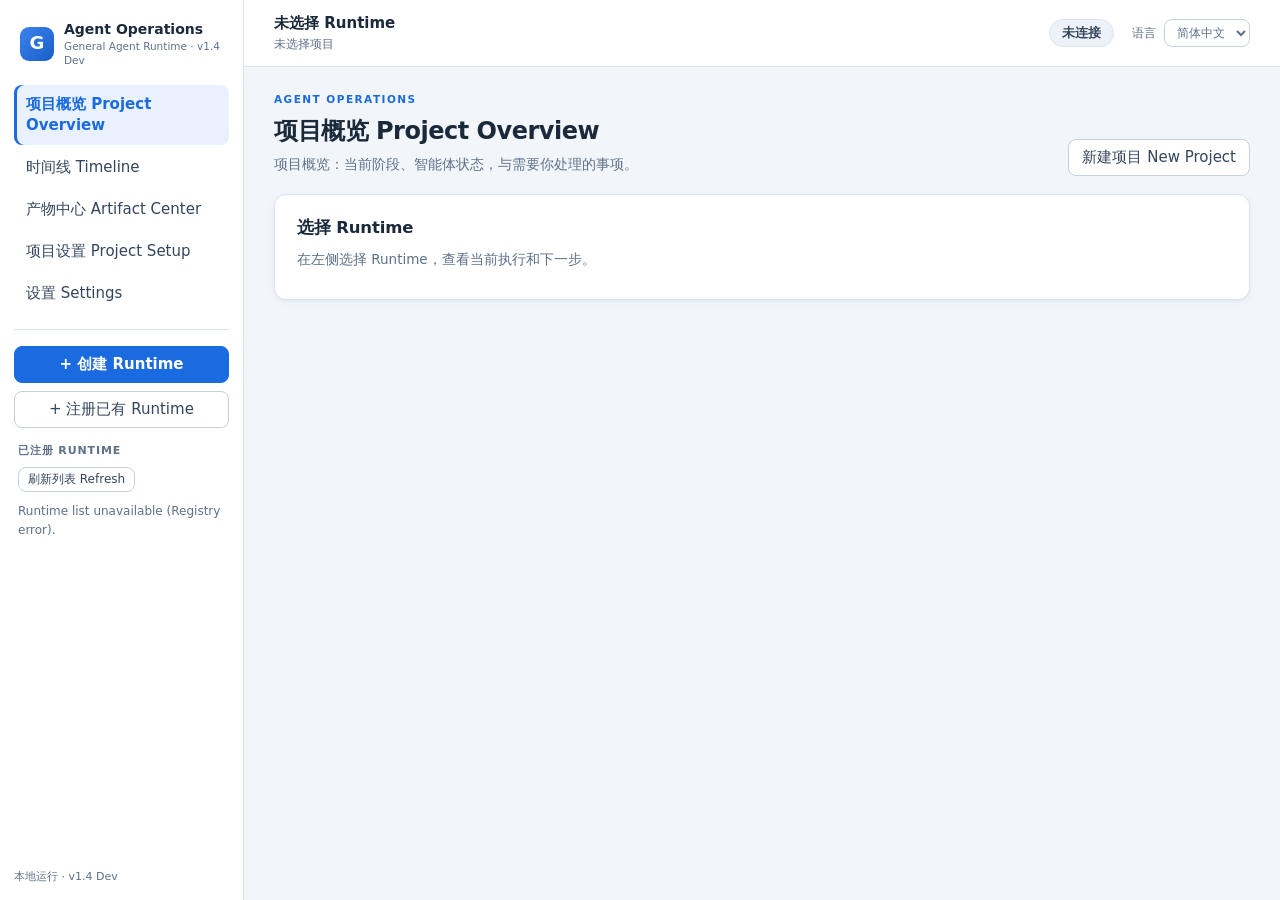
==== commit 15e05f20: "release: General Agent Runtime v1.4.0 Product content of General Agent Runtime v1.4.0, identical to " ====
--- a/web_console/index.html
+++ b/web_console/index.html
@@ -3,434 +3,548 @@
 <head>
 <meta charset="utf-8">
 <meta name="viewport" content="width=device-width, initial-scale=1">
-<title>General Agent Runtime v1.3 — 项目控制台</title>
+<title>General Agent Runtime v1.4 Dev — 项目概览 Project Overview</title>
 <style>
-  :root { color-scheme: light; }
+  /* General Agent Runtime Web Console — light operator theme.
+     Design tokens: bright gray-blue canvas, white cards, blue accent,
+     semantic green/amber/red status colors, monospace protocol facts. */
+  :root {
+    color-scheme: light;
+    --bg: #f2f6fb;
+    --surface: #ffffff;
+    --surface-2: #f6f9fc;
+    --surface-3: #edf2f8;
+    --border: #dbe4ee;
+    --border-strong: #c2d2e2;
+    --ink: #1b2a3b;
+    --ink-2: #33465c;
+    --muted: #5e7189;
+    --accent: #1a6be0;
+    --accent-strong: #1257bf;
+    --accent-soft: #e8f1fd;
+    --accent-border: #b9d4f6;
+    --ok: #157347;
+    --ok-bg: #e9f7ef;
+    --ok-border: #bfe5cf;
+    --warn: #8f5f00;
+    --warn-bg: #fff7e1;
+    --warn-border: #ecd9a3;
+    --bad: #c13333;
+    --bad-bg: #fdeeee;
+    --bad-border: #f2c5c5;
+    --shadow: 0 1px 2px rgba(23, 43, 77, 0.05), 0 2px 8px rgba(23, 43, 77, 0.04);
+    --radius: 12px;
+    --mono: "Cascadia Mono", "SF Mono", Consolas, "Liberation Mono", monospace;
+    --text-body: 15px;
+    --text-secondary: 13.5px;
+    --text-small: 12px;
+  }
   * { box-sizing: border-box; }
+  [hidden] { display: none !important; }
   body {
-    font-family: "Segoe UI", system-ui, sans-serif;
-    margin: 0 auto; max-width: 86rem; padding: 0 1rem 2rem;
-    color: #1c2733; background: #f7f9fb; line-height: 1.45;
-  }
-  header { padding: 1rem 0 0.2rem; }
-  h1 { font-size: 1.3rem; margin-bottom: 0.15rem; }
-  h2 { font-size: 1.02rem; margin: 0 0 0.4rem; }
-  h3 { font-size: 0.9rem; margin: 0.8rem 0 0.2rem; color: #40546a; }
-  .hint { color: #5a6b7d; margin: 0.1rem 0 0; font-size: 0.92rem; }
-  .cockpit-grid {
-    display: grid; gap: 0.9rem; margin-top: 0.9rem;
-    grid-template-columns: 250px minmax(0, 1fr) 300px;
-    align-items: start;
-  }
-  #column-runtimes, #column-current, #column-control { min-width: 0; }
+    margin: 0; background: var(--bg); color: var(--ink);
+    font: var(--text-body)/1.6 "Segoe UI", "Microsoft YaHei", system-ui, sans-serif;
+  }
+  button, input, select, textarea { font: inherit; color: inherit; }
+  button {
+    background: var(--surface); border: 1px solid var(--border-strong);
+    border-radius: 8px; padding: 7px 13px; cursor: pointer; line-height: 1.4;
+    color: var(--ink-2); transition: background .12s ease, border-color .12s ease;
+  }
+  button:hover:not(:disabled) { background: var(--accent-soft); border-color: var(--accent-border); color: var(--ink); }
+  button:disabled { opacity: .5; cursor: not-allowed; background: var(--surface-2); color: var(--muted); border-color: var(--border); }
+  button.primary, #rc-submit, #setup-next, #setup-start, #setup-start-go,
+  #hc-int-submit, #settings-global-save, #rr-submit {
+    background: var(--accent); border-color: var(--accent); color: #fff; font-weight: 600;
+  }
+  button.primary:hover:not(:disabled), #rc-submit:hover:not(:disabled),
+  #setup-next:hover:not(:disabled), #setup-start:hover:not(:disabled),
+  #setup-start-go:hover:not(:disabled), #hc-int-submit:hover:not(:disabled),
+  #settings-global-save:hover:not(:disabled), #rr-submit:hover:not(:disabled) {
+    background: var(--accent-strong); border-color: var(--accent-strong); color: #fff;
+  }
+  button.ghost {
+    background: transparent; border-color: var(--border);
+    color: var(--muted); font-size: var(--text-small); padding: 5px 11px;
+  }
+  button.ghost:hover:not(:disabled) { color: var(--accent); border-color: var(--accent-border); background: var(--accent-soft); }
+  button.hc-danger-button, #hc-stop-confirm {
+    color: var(--bad); background: var(--surface); border-color: var(--bad-border); font-weight: 600;
+  }
+  button.hc-danger-button:hover:not(:disabled), #hc-stop-confirm:hover:not(:disabled) {
+    background: var(--bad-bg); border-color: var(--bad); color: var(--bad);
+  }
+  input:not([type=checkbox]):not([type=file]):not([type=radio]), select, textarea {
+    background: #fff; border: 1px solid var(--border-strong); border-radius: 8px;
+    padding: 7px 11px; max-width: 100%; min-width: 0;
+  }
+  input:focus, select:focus, textarea:focus, button:focus-visible { outline: 2px solid #7fb0ec; outline-offset: 1px; }
+  textarea { width: 100%; resize: vertical; }
+  input[type="checkbox"] { accent-color: var(--accent); width: 15px; height: 15px; flex-shrink: 0; }
+  code { font-family: var(--mono); font-size: .92em; background: var(--surface-3); border-radius: 4px; padding: 0 4px; }
+  pre {
+    background: #f6f8fb; border: 1px solid var(--border); border-radius: 8px;
+    padding: 12px 14px; font-family: var(--mono); font-size: 12.5px; line-height: 1.6;
+    white-space: pre-wrap; overflow-wrap: anywhere; max-width: 100%; overflow: auto; max-height: 60vh;
+  }
+  .skip-link { position: fixed; top: -64px; left: 260px; z-index: 60; background: var(--surface); padding: 10px 16px; border: 1px solid var(--accent); border-radius: 0 0 8px 8px; }
+  .skip-link:focus { top: 0; }
+  .mono { font-family: var(--mono); font-size: .92em; }
+  .strong { font-weight: 600; }
+
+  /* ---- Application shell: fixed sidebar, sticky topbar, card content ---- */
+  .app-sidebar {
+    position: fixed; inset: 0 auto 0 0; width: 244px; z-index: 30;
+    background: var(--surface); border-right: 1px solid var(--border);
+    display: flex; flex-direction: column; padding: 18px 14px 14px; overflow-y: auto;
+  }
+  .brand { display: flex; align-items: center; gap: 10px; padding: 2px 6px 18px; }
+  .brand-mark {
+    width: 34px; height: 34px; border-radius: 9px; flex-shrink: 0;
+    background: linear-gradient(135deg, #3b82ec, #1a5fc8); color: #fff;
+    font-weight: 700; font-size: 18px; display: grid; place-items: center;
+  }
+  .brand > div { font-weight: 650; font-size: 14px; line-height: 1.3; }
+  .brand small { display: block; color: var(--muted); font-size: 10.5px; font-weight: 400; margin-top: 2px; }
+  #primary-nav { display: grid; gap: 3px; }
+  #primary-nav button { text-align: left; border: 0; background: transparent; padding: 9px 12px; border-radius: 8px; color: var(--ink-2); }
+  #primary-nav button:hover:not(:disabled) { background: var(--surface-3); border: 0; }
+  #primary-nav button[aria-current=page] {
+    background: var(--accent-soft); color: var(--accent);
+    font-weight: 650; box-shadow: inset 3px 0 0 var(--accent);
+  }
+  .runtime-actions { display: grid; gap: 8px; margin: 16px 0 14px; padding-top: 16px; border-top: 1px solid var(--border); }
+  #runtime-section {
+    background: transparent; border: 0; box-shadow: none; padding: 0 4px; margin: 0;
+    min-height: 0; flex: 1; overflow-y: auto;
+  }
+  #runtime-section h2 { font-size: 11px; color: var(--muted); text-transform: uppercase; letter-spacing: .08em; margin: 0 0 6px; }
+  #runtime-section > p:first-of-type { margin: 4px 0 8px; }
+  #runtime-section #refresh { padding: 3px 9px; font-size: var(--text-small); background: transparent; }
+  .runtime-item {
+    display: block; width: 100%; text-align: left; margin: 6px 0; padding: 8px 11px;
+    border-radius: 9px; background: var(--surface-2); border-color: var(--border);
+    overflow-wrap: anywhere; font-size: var(--text-secondary); line-height: 1.45;
+  }
+  .runtime-item > span:first-child { display: block; overflow: hidden; text-overflow: ellipsis; white-space: nowrap; font-weight: 600; }
+  .runtime-item .rid { display: block; color: var(--muted); font-family: var(--mono); font-size: 10.5px; white-space: nowrap; overflow: hidden; text-overflow: ellipsis; }
+  .runtime-item.selected { background: var(--accent-soft); border-color: var(--accent-border); box-shadow: inset 3px 0 0 var(--accent); }
+  #runtimes-hint { font-size: var(--text-small); margin-top: 10px; }
+  .sidebar-foot { margin-top: auto; padding-top: 14px; font-size: 11px; color: var(--muted); }
+
+  .app-workspace { margin-left: 244px; min-width: 0; display: flex; flex-direction: column; min-height: 100vh; }
+  .topbar {
+    position: sticky; top: 0; z-index: 20; min-height: 58px;
+    background: rgba(255, 255, 255, .94); backdrop-filter: blur(6px);
+    border-bottom: 1px solid var(--border); padding: 11px 30px;
+    display: flex; gap: 18px; align-items: center;
+  }
+  .active-context { min-width: 0; flex: 1; display: grid; gap: 1px; }
+  .active-context span { white-space: nowrap; overflow: hidden; text-overflow: ellipsis; }
+  #active-runtime { font-weight: 650; font-size: 15px; }
+  #active-project { font-size: var(--text-small); color: var(--muted); font-family: var(--mono); }
+  #active-status { flex-shrink: 0; font-size: 12.5px; padding: 3px 12px; }
+  .language-control { display: flex; align-items: center; gap: 8px; color: var(--muted); font-size: var(--text-small); white-space: nowrap; }
+  #ui-language { padding: 5px 8px; background: var(--surface); }
+
+  #column-current { padding: 24px 30px 48px; max-width: 1560px; margin: 0 auto; width: 100%; }
+  .app-view { min-width: 0; }
+  .page-heading { display: flex; justify-content: space-between; align-items: flex-end; gap: 18px; margin-bottom: 18px; flex-wrap: wrap; }
+  .page-heading > button { flex-shrink: 0; }
+  .eyebrow { font-size: 10.5px; letter-spacing: .14em; color: var(--accent); font-weight: 700; margin: 0 0 4px; }
+  h1 { font-size: 24px; margin: 0; font-weight: 700; letter-spacing: -.02em; }
+  h2 { font-size: 16.5px; margin: 0; font-weight: 650; letter-spacing: -.01em; }
+  h3 { font-size: 12.5px; letter-spacing: .02em; color: var(--muted); font-weight: 650; margin: 16px 0 6px; }
+  h4 { font-size: 14px; margin: 8px 0; }
+  p { margin: 8px 0; }
+  #page-subtitle { margin: 4px 0 0; }
+  .hint, .muted { color: var(--muted); font-size: var(--text-secondary); }
+
   section {
-    background: #ffffff; border: 1px solid #d9e1e8; border-radius: 8px;
-    padding: 0.85rem 1rem; margin-top: 0.9rem;
-  }
+    background: var(--surface); border: 1px solid var(--border); border-radius: var(--radius);
+    box-shadow: var(--shadow); padding: 20px 22px; margin: 0 0 18px; min-width: 0;
+  }
+  .section-head { display: flex; align-items: center; justify-content: space-between; gap: 12px; margin-bottom: 8px; flex-wrap: wrap; }
+  .section-head h2 { margin: 0; }
+
+  dl { display: grid; grid-template-columns: minmax(110px, .72fr) minmax(0, 1.28fr); gap: 8px 14px; margin: 10px 0 0; font-size: var(--text-secondary); }
+  dt { color: var(--muted); overflow-wrap: break-word; }
+  dd { margin: 0; overflow-wrap: anywhere; font-variant-numeric: tabular-nums; }
+
+  .state { font-weight: 650; font-size: 21px; margin: 2px 0; letter-spacing: -.01em; }
+  .state.ok { color: var(--ok); }
+  .state.bad { color: var(--bad); }
+
+  .badge {
+    display: inline-block; background: var(--surface-3); border: 1px solid var(--border);
+    color: var(--ink-2); border-radius: 999px; padding: 1px 9px;
+    font-size: 11.5px; font-weight: 600; white-space: nowrap;
+  }
+  .badge.ok, .badge.consumed { background: var(--ok-bg); border-color: var(--ok-border); color: var(--ok); }
+  .badge.warn, .badge.pending { background: var(--warn-bg); border-color: var(--warn-border); color: var(--warn); }
+  .badge.bad, .badge.failed, .badge.superseded, .badge.needs_recovery {
+    background: var(--bad-bg); border-color: var(--bad-border); color: var(--bad);
+  }
+  .unavailable { color: var(--bad); }
+
+  details { margin: 8px 0; }
+  details > summary { cursor: pointer; color: var(--ink-2); }
+  details.technical-notes, details.developer-diagnostics {
+    margin-top: 12px; border: 1px dashed var(--border-strong); background: var(--surface-2);
+    border-radius: 10px; padding: 10px 14px; font-size: var(--text-small); color: var(--muted);
+  }
+  details.technical-notes > summary, details.developer-diagnostics > summary { font-size: 12px; color: var(--muted); }
+  details.technical-notes dl { grid-template-columns: minmax(100px, .8fr) minmax(0, 1.2fr); }
+  details.technical-notes dd { font-family: var(--mono); font-size: 11.5px; }
+  .technical-notes section { border: 0; padding: 0; box-shadow: none; background: transparent; margin: 8px 0 0; }
+  .technical-notes .hint { margin: 8px 0; font-size: var(--text-small); }
+
+  /* ---- Cockpit layout ---- */
+  .cockpit-grid { display: grid; gap: 18px; grid-template-columns: minmax(0, 1fr) 384px; align-items: start; margin: 0; }
+  .cockpit-grid > *, .app-view, dl > * { min-width: 0; }
+  #cockpit-main, #column-control { min-width: 0; display: grid; gap: 18px; align-content: start; }
+  #cockpit-main > section, #column-control > section { margin: 0; }
+
+  #current-execution { border-top: 3px solid var(--accent); padding: 22px 24px; }
+  .hero-title-row { display: flex; align-items: baseline; justify-content: space-between; gap: 16px; flex-wrap: wrap; }
+  .hero-title-row h2 { margin: 0; }
+  .hero-title-row .state { margin: 0; }
+  dl.hero-inline { display: block; margin: 14px 0 0; padding-top: 12px; border-top: 1px solid var(--border); }
+  dl.hero-inline dt { display: inline; color: var(--muted); font-size: var(--text-secondary); margin-right: 8px; }
+  dl.hero-inline dd { display: inline; margin: 0 28px 0 0; font-size: var(--text-secondary); }
+  #ce-overview { display: grid; grid-template-columns: repeat(auto-fit, minmax(200px, 1fr)); gap: 12px; margin: 14px 0 4px; }
+  .overview-fact { background: var(--surface-2); border: 1px solid var(--border); border-radius: 10px; padding: 12px 14px; min-width: 0; }
+  .overview-fact span { display: block; color: var(--muted); font-size: var(--text-small); }
+  .overview-fact strong { display: block; margin-top: 3px; font-size: 14.5px; font-weight: 600; overflow-wrap: anywhere; }
+  #ce-overview .overview-fact:last-child { grid-column: 1 / -1; }
+  .action-block { margin-top: 14px; }
+  #ce-action {
+    border: 1px solid var(--border); background: var(--surface-2); border-radius: 10px;
+    padding: 12px 14px; font-size: 15px; font-weight: 600;
+  }
+  #ce-action.ok { background: var(--ok-bg); border-color: var(--ok-border); color: var(--ok); }
+  #ce-action.bad {
+    background: var(--bad-bg); border-color: var(--bad); color: var(--bad);
+    box-shadow: inset 4px 0 0 var(--bad); font-size: 16px;
+  }
+  #current-execution .action-block button { margin-top: 10px; }
+
+  .stage-grid { display: grid; grid-template-columns: repeat(auto-fit, minmax(260px, 1fr)); gap: 6px 24px; margin-top: 4px; }
+  .stage-grid h3 { margin-top: 10px; }
+  #ce-next-label { font-weight: 600; color: var(--ink); font-size: 15px; margin: 4px 0 2px; }
+  #ce-milestones { list-style: none; margin: 8px 0 0; padding: 0; display: grid; gap: 2px; }
+  #ce-milestones li { position: relative; padding: 5px 0 5px 26px; font-size: var(--text-secondary); border-bottom: 1px dashed var(--border); }
+  #ce-milestones li:last-child { border-bottom: 0; }
+  #ce-milestones li::before { content: "○"; position: absolute; left: 5px; top: 4px; color: var(--muted); font-size: 12px; }
+  #ce-milestones li.reached::before { content: "✓"; color: var(--ok); font-weight: 700; }
+  #ce-milestones li.unknown::before { content: "·"; }
+  #ce-milestones li.muted { padding-left: 0; border-bottom: 0; }
+  #ce-milestones li.muted::before { content: none; }
+
+  /* ---- Alerts: human-action items tower over routine notices ---- */
+  .alert-item {
+    border: 1px solid var(--border); border-left: 4px solid var(--border-strong);
+    background: var(--surface-2); border-radius: 10px; padding: 12px 16px; margin: 10px 0;
+  }
+  .alert-item h3 { margin: 6px 0 2px; color: var(--ink); font-size: 14.5px; }
+  .alert-item p { margin: 4px 0; font-size: var(--text-secondary); }
+  .alert-item.severity-warning { border-left-color: var(--warn); background: #fffdf4; border-color: var(--warn-border); }
+  .alert-item.severity-warning > .badge { background: #fff; border-color: var(--warn); color: var(--warn); }
+  .alert-item.severity-warning h3 { color: var(--warn); }
+  .alert-item.severity-needs-attention { border-color: var(--bad-border); border-left-color: var(--bad); background: var(--bad-bg); }
+  .alert-item.severity-needs-attention > .badge { background: #fff; border-color: var(--bad); color: var(--bad); }
+  .alert-item.severity-needs-attention h3 { color: var(--bad); font-size: 16px; }
+
+  /* ---- Recent activity rows ---- */
+  .activity-list { display: grid; gap: 8px; margin-top: 8px; }
+  .activity-row {
+    display: flex; align-items: center; gap: 12px; flex-wrap: wrap;
+    border: 1px solid var(--border); background: var(--surface-2);
+    border-radius: 10px; padding: 8px 14px;
+  }
+  .activity-main { display: flex; align-items: center; gap: 10px; flex-wrap: wrap; min-width: 0; flex: 1; }
+  .activity-id { font-family: var(--mono); font-size: 12.5px; font-weight: 600; }
+  .activity-meta { color: var(--muted); font-size: var(--text-small); overflow-wrap: anywhere; }
+  .activity-time { margin-left: auto; color: var(--muted); font-size: var(--text-small); font-variant-numeric: tabular-nums; white-space: nowrap; }
+
+  /* ---- Timeline ---- */
+  #tl-controls, #ac-controls { display: flex; flex-wrap: wrap; gap: 8px; margin: 10px 0; align-items: center; }
+  #tl-controls select, #tl-controls input, #tl-controls button,
+  #ac-controls select, #ac-controls input, #ac-controls button { padding: 7px 10px; }
+  #tl-controls input, #ac-controls input { flex: 1 1 150px; }
+  #tl-pages, #ac-pages { display: flex; gap: 10px; align-items: center; flex-wrap: wrap; margin: 10px 0; }
+  #tl-pages button:disabled, #ac-pages button:disabled { opacity: .45; }
+  #tl-new-events button { border-color: var(--accent); color: var(--accent); font-weight: 600; }
+  .timeline-round { border: 1px solid var(--border); border-radius: 10px; background: var(--surface); margin: 10px 0; padding: 6px 14px; }
+  .timeline-round > summary { list-style: none; padding: 2px 0; }
+  .round-head { display: flex; flex-wrap: wrap; gap: 8px; align-items: center; padding: 7px 0; row-gap: 8px; }
+  .round-head > * { min-width: 0; overflow-wrap: anywhere; }
+  .round-head > span:first-child { font-family: var(--mono); font-weight: 600; font-size: 13px; }
+  .round-status { font-weight: 650; font-size: 11.5px; color: var(--muted); background: var(--surface-3); border: 1px solid var(--border); border-radius: 999px; padding: 1px 9px; white-space: nowrap; }
+  .round-status.completed { color: var(--ok); background: var(--ok-bg); border-color: var(--ok-border); }
+  .round-status.untrusted, .round-status.anomaly { color: var(--bad); background: var(--bad-bg); border-color: var(--bad-border); }
+  .round-meta { color: var(--muted); font-size: var(--text-small); font-variant-numeric: tabular-nums; }
+  .round-detail-open { margin: 8px 0; }
+
+  /* ---- Artifact Center ---- */
+  .ac-item { border: 1px solid var(--border); border-radius: 10px; margin: 10px 0; padding: 12px 16px; background: var(--surface); }
+  .ac-head { display: flex; flex-wrap: wrap; gap: 8px; align-items: center; }
+  .ac-name {
+    text-align: left; overflow-wrap: anywhere; font-weight: 600;
+    color: var(--accent); border-color: var(--accent-border); background: var(--accent-soft);
+  }
+  .ac-name:hover:not(:disabled) { color: var(--accent-strong); border-color: var(--accent); background: var(--accent-soft); }
+  .ac-detail { margin-top: 10px; border-top: 1px solid var(--border); padding-top: 10px; }
+  .ac-provenance, .ac-preview { margin-top: 12px; }
+  .ac-preview table { border-collapse: collapse; font-size: var(--text-secondary); margin: 8px 0; }
+  .ac-preview td { border: 1px solid var(--border); padding: 4px 10px; }
+  .ac-preview img { max-width: 100%; max-height: 60vh; border: 1px solid var(--border); border-radius: 8px; background: #fff; }
+  .ac-publication { font-size: var(--text-secondary); }
+  .ac-prov-line { display: flex; flex-wrap: wrap; gap: 6px 12px; align-items: center; margin-top: 6px; font-size: var(--text-small); color: var(--muted); }
+  .ac-prov-commit { overflow: hidden; text-overflow: ellipsis; white-space: nowrap; max-width: 30ch; }
+  .ac-prov-open { margin: 0; font-size: var(--text-small); padding: 2px 10px; }
+  #ra-list { list-style: none; padding: 0; margin: 8px 0 0; }
+  .recent-artifact { display: flex; align-items: center; gap: 12px; flex-wrap: wrap; border-bottom: 1px solid var(--border); padding: 9px 2px; }
+  .recent-artifact:last-child { border-bottom: 0; }
+  .recent-artifact > span:first-child { flex: 1; min-width: 200px; overflow-wrap: anywhere; }
+  .recent-artifact button { font-size: var(--text-small); }
+
+  /* ---- Token usage ---- */
+  #sv-usage-brief { font-size: 15px; font-weight: 600; color: var(--ink); font-variant-numeric: tabular-nums; margin: 8px 0 0; }
+  .usage-dl dd { font-variant-numeric: tabular-nums; }
+
+  /* ---- Human control ---- */
+  #hc-feedback {
+    border: 1px solid var(--border); border-radius: 8px; padding: 9px 12px;
+    margin: 10px 0; font-size: var(--text-secondary); overflow-wrap: anywhere;
+  }
+  #hc-feedback.hc-ok { border-color: var(--ok-border); background: var(--ok-bg); color: var(--ok); }
+  #hc-feedback.hc-error { border-color: var(--bad-border); background: var(--bad-bg); color: var(--bad); }
+  .hc-confirm {
+    border: 1px solid var(--warn-border); background: var(--warn-bg); border-radius: 10px;
+    padding: 10px 14px; margin: 10px 0; font-size: var(--text-secondary);
+  }
+  .hc-confirm p { margin: 4px 0; }
+  #hc-review-brief {
+    border: 1px solid var(--accent-border); border-left: 4px solid var(--accent);
+    background: var(--accent-soft); border-radius: 10px;
+    padding: 10px 14px; margin: 10px 0; overflow-wrap: anywhere;
+  }
+  #hc-review-brief .hr-brief-title { font-weight: 600; margin: 2px 0 8px; }
+  #hc-review-brief .hr-brief-section { margin: 8px 0 0; }
+  #hc-review-brief .hr-brief-label { font-size: 12px; font-weight: 600; color: var(--muted); margin: 0 0 2px; }
+  #hc-review-brief .hr-brief-text { margin: 0 0 4px; white-space: pre-wrap; font-size: var(--text-secondary); }
+  #hc-review-brief .hint { margin: 2px 0 4px; }
+  #hc-review-brief details { margin: 8px 0 2px; }
+  #hc-int-details { margin: 6px 0; }
+  #hc-int-details > summary { cursor: pointer; font-size: 12.5px; letter-spacing: .02em; color: var(--muted); font-weight: 650; margin: 16px 0 6px; }
+  #hc-int-details[open] > summary { margin-bottom: 6px; }
+  .hc-danger { border: 1px solid var(--bad-border); background: var(--bad-bg); border-radius: 10px; padding: 12px 14px; margin: 12px 0 0; }
+  .hc-danger h4 { color: var(--bad); margin: 6px 0; }
+  #hc-highrisk { margin-top: 18px; border-top: 1px solid var(--bad-border); padding-top: 10px; }
+  #hc-highrisk > summary { color: var(--bad); font-weight: 600; }
+  .hc-item {
+    border: 1px solid var(--border); border-radius: 10px; background: var(--surface-2);
+    margin: 8px 0; padding: 8px 12px; font-size: var(--text-secondary);
+    display: flex; gap: 8px; align-items: baseline; flex-wrap: wrap;
+  }
+  .hc-item .hc-cat { font-weight: 650; }
+  #hc-int-form label, #hc-review-form label, #setup-wizard-section label[for],
+  #settings-section label[for], #runtime-create-section label, #runtime-register-section label {
+    display: block; margin: 12px 0 4px; color: var(--ink-2);
+    font-size: var(--text-secondary); font-weight: 600;
+  }
+  #hc-int-form select, #hc-int-form textarea, #hc-review-form textarea,
+  #hc-review-form input, #hc-stop-challenge input { width: 100%; }
+  #hc-int-message-id { width: 100%; }
+  #hc-stop-token, #hc-stop-project { font-family: var(--mono); }
+  #hc-pause-row label { display: flex; align-items: flex-start; gap: 7px; margin-top: 10px; font-size: var(--text-secondary); }
+  #hc-pause-row label input { margin-top: 4px; }
+  #hc-review-reason {
+    white-space: pre-wrap; overflow-wrap: anywhere; background: var(--surface-2);
+    border: 1px solid var(--border); border-radius: 8px; padding: 10px 12px;
+    font-size: var(--text-secondary);
+  }
+  #hc-review-prepared {
+    border: 1px solid var(--accent-border); background: var(--accent-soft); border-radius: 10px;
+    padding: 10px 14px; margin: 10px 0; font-size: var(--text-secondary); overflow-wrap: anywhere;
+    font-variant-numeric: tabular-nums;
+  }
+  #hc-review-block {
+    border: 1px solid var(--bad-border); border-left: 4px solid var(--bad);
+    border-radius: 10px; background: #fffafa; padding: 14px 16px; margin-top: 16px;
+  }
+  /* F-UX1: when HUMAN_REVIEW is active the whole decision card is promoted
+     into the main column (review-promotion-slot) so the reading order matches
+     what happened -> why -> what to do -> what happens next at full width. */
+  #review-promotion-slot:not([hidden]) { margin: 0 0 18px; }
+  #review-promotion-slot #hc-review-block {
+    margin-top: 0; padding: 18px 22px; border-radius: 12px;
+  }
+  #review-promotion-slot #hc-review-block .hr-brief-text { font-size: 14.5px; }
+  #hc-review-block h3 { color: var(--bad); margin-top: 0; }
+  #hc-review-facts { font-size: var(--text-secondary); }
+  #hc-resume-state-blockers { margin: 6px 0 0; padding-left: 18px;
+    font-size: var(--text-small); color: var(--text-secondary); }
+  #hc-resume-state-blockers li { overflow-wrap: anywhere; }
+
+  /* ---- Setup wizard ---- */
+  #view-settings, #view-create, #view-register, #view-setup { max-width: 1080px; }
+  #setup-progress { display: flex; gap: 8px; list-style: none; padding: 0; margin: 14px 0; flex-wrap: wrap; counter-reset: step; }
+  #setup-progress li {
+    flex: 1 1 150px; border: 1px solid var(--border); background: var(--surface-2);
+    border-radius: 10px; padding: 9px 12px; color: var(--muted);
+    font-size: var(--text-small); font-weight: 600;
+  }
+  #setup-progress li::before { counter-increment: step; content: counter(step) " · "; color: var(--accent); }
+  #setup-progress li.active { color: var(--accent); border-color: var(--accent-border); background: var(--accent-soft); }
+  #setup-steps fieldset { border: 1px solid var(--border); border-radius: 10px; margin: 12px 0; padding: 14px 16px; min-width: 0; }
+  #setup-steps legend { font-weight: 650; color: var(--ink-2); padding: 0 6px; }
+  #setup-goal-drop {
+    border: 1.5px dashed var(--border-strong); border-radius: 10px; background: var(--surface-2);
+    padding: 16px; text-align: center; color: var(--muted); font-size: var(--text-secondary);
+  }
+  #setup-goal-drop.dragover { background: var(--accent-soft); border-color: var(--accent); color: var(--accent); }
+  #setup-goal-validation .bad, .setup-check.bad { color: var(--bad); }
+  #setup-goal-validation .ok, .setup-check.pass { color: var(--ok); }
+  .setup-check { margin: 6px 0; font-size: var(--text-secondary); padding: 10px 0; border-bottom: 1px solid var(--border); }
+  .setup-check > p { margin: 0; }
+  .setup-check .technical-notes { border: 0; margin-top: 6px; padding: 0; background: transparent; }
+  .setup-check.warn { color: var(--warn); }
+  .setup-nav { display: flex; gap: 10px; margin-top: 14px; }
+  #setup-zcode-prompt, #setup-workshop-pack, #setup-startup-prompt { font-size: var(--text-small); }
+  #setup-input-inventory li { overflow-wrap: anywhere; }
+  #setup-status { font-size: var(--text-secondary); }
+  .setup-step-status {
+    display: flex; gap: 6px; align-items: center; flex-wrap: wrap;
+    margin: 0 0 10px; font-size: var(--text-small); color: var(--text-secondary);
+  }
+  .setup-badge {
+    display: inline-block; border-radius: 999px; padding: 1px 10px;
+    font-size: 11.5px; font-weight: 700; letter-spacing: .02em;
+    border: 1px solid var(--border); background: var(--surface-2); color: var(--muted);
+  }
+  .setup-badge.required { color: var(--accent); border-color: var(--accent-border); background: var(--accent-soft); }
+  .setup-badge.validated { color: var(--ok); border-color: var(--ok-border); background: var(--ok-bg); }
+  .setup-badge.draft { color: var(--warn); border-color: var(--warn-border); background: var(--warn-bg); }
+  .setup-badge.external { color: var(--warn); border-color: var(--warn-border); background: var(--warn-bg); }
+  .setup-badge.notready { color: var(--bad); border-color: var(--bad-border); background: var(--bad-bg); }
+  #setup-workshop-details { border: 1px solid var(--border); border-radius: 10px; background: var(--surface-2); padding: 8px 12px; margin: 10px 0; }
+  #setup-workshop-details > summary { cursor: pointer; font-weight: 650; color: var(--ink-2); font-size: var(--text-secondary); }
+  #setup-workshop-details[open] { padding-bottom: 12px; }
+  #setup-workshop-details .setup-badge { margin-left: 6px; }
+  #setup-sup-baseline { font-weight: 650; color: var(--ink-2); font-variant-numeric: tabular-nums; overflow-wrap: anywhere; }
+
+  /* ---- Settings ---- */
+  #settings-section input:not([type=checkbox]), #settings-section select,
+  #settings-section textarea, #runtime-create-section input,
+  #runtime-create-section select, #runtime-register-section input {
+    display: block; width: 100%; max-width: 560px;
+  }
+  #settings-section h3 { margin-top: 20px; padding-top: 14px; border-top: 1px solid var(--border); font-size: 13.5px; color: var(--ink-2); }
+  #settings-section p > button { margin: 3px 6px 3px 0; }
+  #settings-thresholds {
+    display: grid; grid-template-columns: repeat(auto-fit, minmax(220px, 1fr));
+    gap: 2px 20px; border: 1px solid var(--border); border-radius: 10px;
+    padding: 12px 16px; margin: 12px 0; min-width: 0;
+  }
+  #settings-thresholds legend { font-weight: 650; color: var(--ink-2); padding: 0 6px; }
+  #settings-thresholds label { display: block; font-size: var(--text-secondary); color: var(--ink-2); margin: 8px 0 0; }
+  #settings-thresholds input { display: block; width: 100%; max-width: 220px; margin-top: 4px; }
+  #settings-notify-prefs {
+    display: grid; grid-template-columns: repeat(auto-fit, minmax(220px, 1fr));
+    gap: 10px; border: 1px solid var(--border); border-radius: 10px; padding: 12px 16px; margin: 10px 0;
+  }
+  #settings-notify-prefs legend { font-weight: 650; color: var(--ink-2); padding: 0 6px; }
+  #settings-notify-prefs label { display: flex; align-items: center; gap: 8px; font-size: var(--text-secondary); margin: 0; }
+
+  /* ---- Empty state / placeholders ---- */
+  #empty-state { padding: 64px 40px; text-align: center; }
+  #empty-state h2 { font-size: 22px; margin: 18px 0 0; }
+  #empty-state p { color: var(--muted); }
+  #empty-state .hint { margin-top: 24px; font-size: var(--text-small); }
+  .empty-symbol {
+    width: 60px; height: 60px; font-size: 30px; border-radius: 16px;
+    background: var(--accent-soft); color: var(--accent);
+    display: grid; place-items: center; margin: 0 auto;
+  }
+  .actions { display: flex; gap: 12px; flex-wrap: wrap; justify-content: center; margin: 24px 0 0; }
   .placeholder {
-    border: 1px dashed #b7c3cd; border-radius: 6px; background: #fbfcfd;
-    color: #5a6b7d; padding: 0.6rem 0.8rem; font-size: 0.88rem;
-  }
-  .placeholder strong { color: #40546a; }
-  .state { font-weight: 600; font-size: 1.05rem; margin: 0.2rem 0; }
-  .ok { color: #17682f; }
-  .bad { color: #a4262c; }
-  .muted { color: #5a6b7d; }
-  dl { display: grid; grid-template-columns: max-content 1fr;
-       gap: 0.15rem 1rem; margin: 0.4rem 0 0; }
-  dt { color: #5a6b7d; }
-  dd { margin: 0; overflow-wrap: anywhere; }
-  ul#ce-milestones { list-style: none; margin: 0.3rem 0 0; padding: 0; }
-  ul#ce-milestones li { padding: 0.05rem 0; }
-  ul#rh-errors { list-style: none; margin: 0.3rem 0 0; padding: 0; }
-  ul#rh-errors li { padding: 0.05rem 0; overflow-wrap: anywhere; }
-  .runtime-item {
-    display: block; width: 100%; text-align: left; font: inherit;
-    margin: 0.25rem 0; padding: 0.4rem 0.6rem; border-radius: 6px;
-    border: 1px solid #c6d0d9; background: #eef2f6; cursor: pointer;
-    overflow-wrap: anywhere;
-  }
-  .runtime-item:hover { background: #e2e9ef; }
-  .runtime-item.selected { border-color: #2b5d8c; background: #dce9f5; }
-  .runtime-item .rid { color: #5a6b7d; font-size: 0.8rem; }
-  button#refresh, button#refresh-health {
-    font: inherit; padding: 0.25rem 0.8rem; border-radius: 6px;
-    border: 1px solid #8a97a5; background: #eef2f6; cursor: pointer;
-  }
-  button#refresh:hover, button#refresh-health:hover { background: #e2e9ef; }
-  details { margin-top: 0.5rem; }
-  summary { cursor: pointer; color: #40546a; }
-  footer { margin-top: 1.6rem; color: #5a6b7d; font-size: 0.85rem; }
-  /* P4 Timeline panel */
-  #tl-controls { display: flex; flex-wrap: wrap; gap: 0.4rem; margin: 0.5rem 0; }
-  #tl-controls select, #tl-controls input, #tl-controls button {
-    font: inherit; padding: 0.2rem 0.45rem; border-radius: 6px;
-    border: 1px solid #8a97a5; background: #eef2f6;
-  }
-  #tl-controls input { background: #ffffff; min-width: 12rem; }
-  #tl-controls button { cursor: pointer; }
-  #tl-controls button:hover { background: #e2e9ef; }
-  .timeline-round {
-    border: 1px solid #d9e1e8; border-radius: 6px; background: #fbfcfd;
-    margin: 0.4rem 0; padding: 0.35rem 0.6rem;
-  }
-  .timeline-round summary { list-style: none; cursor: pointer; }
-  .timeline-round .round-head { display: flex; flex-wrap: wrap; gap: 0.4rem;
-    align-items: baseline; }
-  .round-status { font-weight: 600; }
-  .round-status.completed { color: #17682f; }
-  .round-status.untrusted, .round-status.anomaly { color: #a4262c; }
-  .round-meta { color: #5a6b7d; font-size: 0.85rem; }
-  .badge { display: inline-block; border: 1px solid #c6d0d9; color: #5a6b7d;
-    border-radius: 10px; padding: 0 0.5rem; font-size: 0.78rem; }
-  .badge.warn { border-color: #d0a12c; color: #7a5c00; }
-  .badge.bad { border-color: #a4262c; color: #a4262c; }
-  .round-detail-open { font: inherit; cursor: pointer; margin-top: 0.3rem;
-    padding: 0.2rem 0.7rem; border-radius: 6px; border: 1px solid #2b5d8c;
-    background: #dce9f5; }
-  #tl-pages { display: flex; gap: 0.6rem; align-items: center; margin: 0.5rem 0; }
-  #tl-pages button { font: inherit; padding: 0.2rem 0.7rem; border-radius: 6px;
-    border: 1px solid #8a97a5; background: #eef2f6; cursor: pointer; }
-  #tl-pages button:disabled { opacity: 0.45; cursor: default; }
-  #tl-new-events button { font: inherit; padding: 0.25rem 0.8rem;
-    border-radius: 6px; border: 1px solid #2b5d8c; background: #dce9f5;
-    cursor: pointer; }
-  /* P4 Task Detail drawer */
+    border: 1px dashed var(--border-strong); border-radius: 10px; background: var(--surface-2);
+    color: var(--muted); padding: 10px 14px; font-size: var(--text-secondary);
+  }
+  .placeholder strong { color: var(--ink-2); }
+
+  /* ---- Task detail drawer ---- */
   #task-drawer {
-    position: fixed; top: 0; right: 0; height: 100vh; width: min(46rem, 96vw);
-    background: #ffffff; border-left: 2px solid #2b5d8c;
-    box-shadow: -6px 0 18px rgba(28, 39, 51, 0.18);
-    padding: 0.8rem 1rem; overflow-y: auto; z-index: 20;
-  }
-  #td-head { display: flex; justify-content: space-between; gap: 0.6rem;
-    align-items: baseline; }
-  #td-close { font: inherit; cursor: pointer; padding: 0.2rem 0.7rem;
-    border-radius: 6px; border: 1px solid #8a97a5; background: #eef2f6; }
-  #td-tabs { display: flex; flex-wrap: wrap; gap: 0.3rem; margin: 0.6rem 0; }
-  #td-tabs button { font: inherit; font-size: 0.88rem; cursor: pointer;
-    padding: 0.22rem 0.7rem; border-radius: 14px; border: 1px solid #c6d0d9;
-    background: #f2f5f8; }
-  #td-tabs button.active { border-color: #2b5d8c; background: #dce9f5;
-    font-weight: 600; }
-  #td-body pre {
-    white-space: pre-wrap; overflow-wrap: anywhere; background: #f4f6f8;
-    border: 1px solid #d9e1e8; border-radius: 6px; padding: 0.6rem;
-    font-size: 0.82rem; max-height: 60vh; overflow-y: auto;
-  }
-  #td-body .unavailable { color: #a4262c; }
-  /* P5 Human Control + Pending Controls */
-  #hc-feedback {
-    border: 1px solid #c6d0d9; border-radius: 6px; padding: 0.4rem 0.6rem;
-    margin: 0.4rem 0; font-size: 0.88rem; overflow-wrap: anywhere;
-  }
-  #hc-feedback.hc-ok { border-color: #17682f; background: #eef7f0; }
-  #hc-feedback.hc-error { border-color: #a4262c; background: #fbeeee; }
-  .hc-confirm {
-    border: 1px solid #d0a12c; background: #fdf6e3; border-radius: 6px;
-    padding: 0.45rem 0.6rem; margin: 0.4rem 0; font-size: 0.88rem;
-  }
-  .hc-confirm p { margin: 0.15rem 0; }
-  .hc-danger {
-    border: 1px solid #a4262c; background: #fff5f5; border-radius: 6px;
-    padding: 0.45rem 0.6rem; margin: 0.45rem 0 0;
-  }
-  .hc-danger h4 { color: #a4262c; margin: 0.2rem 0; }
-  button.hc-danger-button {
-    font: inherit; cursor: pointer; padding: 0.25rem 0.8rem;
-    border-radius: 6px; border: 1px solid #a4262c; background: #ffffff;
-    color: #a4262c; font-weight: 600;
-  }
-  button.hc-danger-button:hover { background: #fbeeee; }
-  #human-control-section button, #hc-int-form select,
-  #hc-int-form textarea, #hc-review-form textarea,
-  #hc-stop-challenge input {
-    font: inherit; padding: 0.22rem 0.6rem; border-radius: 6px;
-    border: 1px solid #8a97a5; background: #eef2f6;
-  }
-  #human-control-section button { cursor: pointer; }
-  #human-control-section button:hover:not(:disabled) { background: #e2e9ef; }
-  #human-control-section button:disabled { opacity: 0.45; cursor: default; }
-  #hc-int-form, #hc-review-form { margin: 0.3rem 0 0; }
-  #hc-int-form label, #hc-review-form label { display: block;
-    margin: 0.35rem 0 0.1rem; color: #40546a; font-size: 0.88rem; }
-  #hc-int-form select, #hc-int-form textarea, #hc-review-form textarea,
-  #hc-stop-challenge input { width: 100%; background: #ffffff; }
-  #hc-review-reason {
-    white-space: pre-wrap; overflow-wrap: anywhere; background: #f4f6f8;
-    border: 1px solid #d9e1e8; border-radius: 6px; padding: 0.5rem;
-    font-size: 0.85rem;
-  }
-  #hc-review-facts { font-size: 0.88rem; }
-  #hc-review-prepared { border: 1px solid #2b5d8c; border-radius: 6px;
-    background: #f0f6fc; padding: 0.45rem 0.6rem; margin: 0.4rem 0;
-    font-size: 0.85rem; overflow-wrap: anywhere; }
-  .hc-item {
-    border: 1px solid #d9e1e8; border-radius: 6px; background: #fbfcfd;
-    margin: 0.35rem 0; padding: 0.35rem 0.55rem; font-size: 0.88rem;
-  }
-  .hc-item .hc-cat { font-weight: 600; }
-  .badge.pending { border-color: #d0a12c; color: #7a5c00; }
-  .badge.consumed { border-color: #17682f; color: #17682f; }
-  .badge.superseded, .badge.failed, .badge.needs_recovery {
-    border-color: #a4262c; color: #a4262c; }
-  /* P6 Artifact Center */
-  #ac-controls { display: flex; flex-wrap: wrap; gap: 0.4rem; margin: 0.5rem 0; }
-  #ac-controls select, #ac-controls input, #ac-controls button {
-    font: inherit; padding: 0.2rem 0.45rem; border-radius: 6px;
-    border: 1px solid #8a97a5; background: #eef2f6;
-  }
-  #ac-controls input { background: #ffffff; min-width: 8rem; }
-  #ac-controls button { cursor: pointer; }
-  #ac-controls button:hover { background: #e2e9ef; }
-  #ac-pages { display: flex; flex-wrap: wrap; gap: 0.6rem; align-items: center;
-    margin: 0.5rem 0; }
-  #ac-pages button, #ac-page-size { font: inherit; padding: 0.2rem 0.7rem;
-    border-radius: 6px; border: 1px solid #8a97a5; background: #eef2f6;
-    cursor: pointer; }
-  #ac-pages button:disabled { opacity: 0.45; cursor: default; }
-  .ac-item {
-    border: 1px solid #d9e1e8; border-radius: 6px; background: #fbfcfd;
-    margin: 0.4rem 0; padding: 0.35rem 0.6rem;
-  }
-  .ac-head { display: flex; flex-wrap: wrap; gap: 0.4rem;
-    align-items: baseline; }
-  .ac-name { font: inherit; cursor: pointer; padding: 0.15rem 0.55rem;
-    border-radius: 6px; border: 1px solid #2b5d8c; background: #dce9f5; }
-  .ac-detail { margin-top: 0.4rem; border-top: 1px solid #d9e1e8;
-    padding-top: 0.35rem; }
-  .ac-preview pre {
-    white-space: pre-wrap; overflow-wrap: anywhere; background: #f4f6f8;
-    border: 1px solid #d9e1e8; border-radius: 6px; padding: 0.6rem;
-    font-size: 0.82rem; max-height: 50vh; overflow-y: auto;
-  }
-  .ac-preview table { border-collapse: collapse; font-size: 0.85rem;
-    margin: 0.3rem 0; }
-  .ac-preview td { border: 1px solid #d9e1e8; padding: 0.15rem 0.5rem; }
-  .ac-preview img { max-width: 100%; max-height: 60vh;
-    border: 1px solid #d9e1e8; border-radius: 6px; }
-  .ac-provenance, .ac-preview { margin-top: 0.4rem; }
-  /* P7 Setup Wizard */
-  #setup-steps { margin: 0.5rem 0; }
-  #setup-steps fieldset { border: 1px solid #d9e1e8; border-radius: 6px;
-    margin: 0.5rem 0; padding: 0.5rem 0.7rem; }
-  #setup-steps legend { font-weight: 600; color: #40546a;
-    padding: 0 0.4rem; }
-  #setup-wizard-section button, #setup-wizard-section select,
-  #setup-wizard-section input[type="text"], #setup-wizard-section textarea {
-    font: inherit; padding: 0.22rem 0.6rem; border-radius: 6px;
-    border: 1px solid #8a97a5; background: #eef2f6;
-  }
-  #setup-wizard-section input[type="text"], #setup-wizard-section textarea,
-  #setup-wizard-section select { width: 100%; background: #ffffff; }
-  #setup-wizard-section button { cursor: pointer; }
-  #setup-wizard-section button:hover:not(:disabled) { background: #e2e9ef; }
-  #setup-wizard-section button:disabled { opacity: 0.45; cursor: default; }
-  #setup-wizard-section label { display: block; margin: 0.35rem 0 0.1rem;
-    color: #40546a; font-size: 0.88rem; }
-  #setup-goal-drop { border: 1px dashed #8a97a5; border-radius: 6px;
-    background: #fbfcfd; padding: 0.6rem; text-align: center;
-    color: #5a6b7d; font-size: 0.88rem; }
-  #setup-goal-drop.dragover { background: #dce9f5; border-color: #2b5d8c; }
-  #setup-goal-validation .bad, .setup-check.bad { color: #a4262c; }
-  #setup-goal-validation .ok, .setup-check.pass { color: #17682f; }
-  .setup-check { margin: 0.2rem 0; font-size: 0.88rem; }
-  .setup-nav { display: flex; gap: 0.5rem; margin: 0.5rem 0; }
-  #setup-zcode-prompt, #setup-workshop-pack, #setup-startup-prompt {
-    white-space: pre-wrap; overflow-wrap: anywhere; font-size: 0.8rem;
-    max-height: 30vh; overflow-y: auto; }
-  #setup-input-inventory li { overflow-wrap: anywhere; }
-  #setup-status { font-size: 0.88rem; }
-  @media (max-width: 980px) {
+    position: fixed; top: 0; right: 0; height: 100vh; width: min(760px, 96vw);
+    background: var(--surface); border-left: 1px solid var(--border);
+    box-shadow: -12px 0 32px rgba(23, 43, 77, .14);
+    padding: 24px 26px; overflow-y: auto; z-index: 40;
+  }
+  #td-head { display: flex; justify-content: space-between; align-items: baseline; gap: 12px; }
+  #td-title { margin: 0; font-size: 18px; }
+  #td-tabs { display: flex; flex-wrap: wrap; gap: 6px; margin: 14px 0; }
+  #td-tabs button { border-radius: 999px; padding: 5px 13px; font-size: var(--text-secondary); background: var(--surface-2); }
+  #td-tabs button.active { background: var(--accent); border-color: var(--accent); color: #fff; font-weight: 600; }
+  #td-tabs button.active:hover:not(:disabled) { background: var(--accent-strong); color: #fff; }
+  #td-body dl { grid-template-columns: minmax(130px, .8fr) minmax(0, 1.2fr); }
+  #td-body .unavailable { color: var(--bad); }
+  #td-body .warn { color: var(--warn); font-weight: 600; }
+
+  /* ---- Agent & runtime health ---- */
+  #runtime-health dl { grid-template-columns: 115px minmax(0, 1fr); gap: 12px 14px; }
+  #runtime-health dd { word-break: normal; }
+  #rh-errors { list-style: none; margin: 6px 0 0; padding: 0; font-size: var(--text-small); display: grid; gap: 4px; }
+  #rh-errors li { overflow-wrap: anywhere; }
+  #rh-errors li.bad { color: var(--bad); }
+
+  footer { margin-top: 16px; color: var(--muted); font-size: 11.5px; overflow-wrap: anywhere; border-top: 1px solid var(--border); padding-top: 12px; }
+
+  /* ---- Responsive ---- */
+  @media (min-width: 1700px) { .cockpit-grid { grid-template-columns: minmax(0, 1fr) 420px; } }
+  @media (max-width: 1400px) { .cockpit-grid { grid-template-columns: minmax(0, 1fr) 340px; } }
+  @media (max-width: 1190px) {
     .cockpit-grid { grid-template-columns: 1fr; }
-  }
-  /* Application shell: fixed navigation; only one major surface is visible. */
-  :root { --ink: #182b3a; --muted: #586b7c; --border: #dce4ea; --accent: #14685d; }
-  [hidden] { display: none !important; }
-  body { max-width: none; margin: 0; padding: 0; background: #f4f6f8; color: var(--ink); font: 14px/1.55 "Segoe UI", "Microsoft YaHei", system-ui, sans-serif; }
-  button, input, select, textarea { font: inherit; }
-  button, input:not([type=checkbox]):not([type=file]), select, textarea { border: 1px solid #b8c6d1; border-radius: 7px; padding: 8px 11px; max-width: 100%; min-width: 0; }
-  button { background: #fff; color: #294354; cursor: pointer; line-height: 1.4; }
-  button:hover:not(:disabled) { background: #edf3f5; border-color: #91a8b8; }
-  button:disabled { background: #f0f3f5 !important; color: #677784 !important; border-color: #d4dce2 !important; opacity: .65; cursor: not-allowed; }
-  button.primary, #rc-submit, #setup-next, #setup-start, #setup-start-go, #hc-int-submit, #settings-global-save { background: var(--accent); color: white; border-color: var(--accent); padding: 9px 15px; }
-  button.primary:hover:not(:disabled), #rc-submit:hover:not(:disabled), #hc-int-submit:hover:not(:disabled) { background: #10574e; }
-  button.hc-danger-button, #hc-stop-confirm { color: #a4262c; background: #fff4f4; border: 1px solid #bd666a; }
-  :focus-visible { outline: 3px solid #237caa; outline-offset: 3px; }
-  .skip-link { position: fixed; top: -70px; left: 250px; z-index: 50; padding: 10px; background: white; }
-  .skip-link:focus { top: 8px; }
-  .app-sidebar { width: 232px; position: fixed; inset: 0 auto 0 0; background: #fdfefe; border-right: 1px solid var(--border); padding: 26px 16px 16px; display: flex; flex-direction: column; z-index: 10; }
-  .brand { display: flex; align-items: center; gap: 10px; font-size: 15px; font-weight: 650; padding: 0 3px 28px; }
-  .brand small { display: block; color: var(--muted); font-size: 10px; font-weight: 400; margin-top: 3px; }
-  .brand-mark { background: #1e504d; color: white; padding: 6px 11px; border-radius: 8px; font-size: 21px; }
-  #primary-nav { display: grid; gap: 5px; }
-  #primary-nav button { text-align: left; border: 0; padding: 11px 14px; background: transparent; }
-  #primary-nav button[aria-current=page] { background: #e6f1ef; color: #145b51; font-weight: 650; box-shadow: inset 3px 0 #14685d; }
-  .runtime-actions { display: grid; gap: 8px; margin: 25px 0 20px; padding-top: 22px; border-top: 1px solid var(--border); }
-  #runtime-section { background: transparent; padding: 0 2px; border: 0; margin: 0; min-height: 0; overflow-y: auto; }
-  #runtime-section h2 { font-size: 12px; color: var(--muted); text-transform: uppercase; letter-spacing: .06em; }
-  #runtime-section > p:first-of-type { margin: 6px 0; }
-  #runtime-section #refresh { padding: 4px 8px; font-size: 12px; background: transparent; border-color: var(--border); }
-  .runtime-item { background: white; padding: 9px 10px; font-size: 13px; }
-  .runtime-item.selected { background: #edf5f3; border-color: #78a99f; }
-  .runtime-item > span:first-child { display: block; overflow: hidden; text-overflow: ellipsis; white-space: nowrap; }
-  .runtime-item .rid { display: block; font-size: 10px; overflow: hidden; text-overflow: ellipsis; white-space: nowrap; }
-  #runtimes-hint { font-size: 12px; margin-top: 10px; }
-  .sidebar-foot { margin-top: auto; padding-top: 18px; font-size: 11px; color: var(--muted); }
-  .app-workspace { margin-left: 232px; min-width: 0; }
-  .topbar { position: sticky; top: 0; min-height: 72px; background: #fff; border-bottom: 1px solid var(--border); padding: 13px 30px; display: flex; gap: 20px; align-items: center; z-index: 9; }
-  .active-context { min-width: 0; flex: 1; display: grid; }
-  .active-context span { white-space: nowrap; overflow: hidden; text-overflow: ellipsis; }
-  #active-runtime { font-weight: 600; }
-  #active-project { font-size: 12px; }
-  #active-status { flex-shrink: 0; }
-  .language-control { display: flex; align-items: center; gap: 8px; color: var(--muted); font-size: 12px; white-space: nowrap; }
-  #ui-language { background: white; padding: 5px 7px; }
-  #column-current { padding: 26px 30px 40px; max-width: 1700px; margin: auto; }
-  .page-heading { display: flex; justify-content: space-between; align-items: center; gap: 20px; margin-bottom: 22px; }
-  .eyebrow { font-size: 10px; letter-spacing: .15em; color: #687d89; margin: 0 0 4px; }
-  h1 { font-size: 25px; margin: 0; font-weight: 650; letter-spacing: -.025em; }
-  h2 { font-size: 17px; margin: 0 0 14px; font-weight: 650; }
-  h3 { font-size: 13px; margin: 20px 0 8px; color: #435c6d; }
-  p { margin: 10px 0; }
-  .hint, .muted { color: var(--muted); font-size: 13px; }
-  section { padding: 22px; border: 1px solid var(--border); border-radius: 10px; margin: 0 0 18px; min-width: 0; }
-  .cockpit-grid { grid-template-columns: minmax(0, 1fr) 350px; gap: 20px; margin: 0; }
-  .cockpit-grid > *, .app-view, dl > * { min-width: 0; }
-  dl { grid-template-columns: minmax(105px, .75fr) minmax(0, 1.25fr); gap: 10px 16px; font-size: 13px; }
-  dt { overflow-wrap: break-word; }
-  dd { overflow-wrap: anywhere; }
-  #runtime-health dl { grid-template-columns: 115px minmax(0, 1fr); gap: 13px 14px; }
-  #runtime-health dd { word-break: normal; }
-  #runtime-health h2 { display: inline; }
-  #runtime-health > p { display: inline; float: right; margin: -3px 0 15px; }
-  #runtime-health dl { clear: both; padding-top: 12px; }
-  #runtime-health #refresh-health { padding: 4px 8px; font-size: 11px; background: white; border-color: var(--border); }
-  #rh-errors { font-size: 12px; }
-  #current-execution { border-top: 3px solid #357f72; }
-  #ce-state-label { font-size: 20px; line-height: 1.5; margin-bottom: 14px; }
-  #ce-action { padding: 10px 12px; border-radius: 6px; background: #edf5ef; }
-  #ce-action.bad { background: #fff0ea; }
-  #ce-milestones { display: flex; flex-wrap: wrap; gap: 6px; }
-  #ce-milestones li { background: #f2f5f7; border-radius: 5px; padding: 4px 8px !important; font-size: 11px; }
-  #ce-protocol { grid-template-columns: 110px minmax(0,1fr); }
-  .technical-notes { border-top: 1px solid var(--border); padding-top: 10px; font-size: 12px; }
-  .technical-notes > summary { font-size: 12px; }
-  .technical-notes .hint { margin: 10px 0; font-size: 12px; }
-  #empty-state { padding: 56px 40px; text-align: center; margin-top: 10px; }
-  #empty-state h2 { font-size: 24px; margin-top: 18px; }
-  #empty-state p { color: var(--muted); }
-  #empty-state .hint { margin-top: 24px; font-size: 12px; }
-  .empty-symbol { background: #e9f2ef; color: #216f60; width: 56px; height: 56px; font-size: 32px; border-radius: 14px; margin: auto; }
-  .actions { display: flex; gap: 12px; flex-wrap: wrap; justify-content: center; margin: 26px 0 0; }
-  .badge { background: #f0f4f6; border: 1px solid var(--border); border-radius: 5px; padding: 3px 9px; font-size: 11px; }
-  .badge.ok { background: #edf5ef; color: #17682f; }
-  .badge.bad { background: #fff2ef; }
-  #human-control-section button, #hc-int-form select, #hc-int-form textarea { padding: 8px 10px; }
-  #human-control-section #hc-int-submit, #setup-wizard-section #setup-next, #setup-wizard-section #setup-start, #setup-wizard-section #setup-start-go { background: var(--accent); color: white; border-color: var(--accent); }
-  #human-control-section #hc-int-submit:hover:not(:disabled), #setup-wizard-section #setup-next:hover:not(:disabled), #setup-wizard-section #setup-start:hover:not(:disabled), #setup-wizard-section #setup-start-go:hover:not(:disabled) { background: #10574e; }
-  #human-control-section button.hc-danger-button { color: #a4262c; background: #fff4f4; border-color: #bd666a; }
-  #hc-int-message-id { width: 100%; }
-  #hc-highrisk { margin-top: 20px; border-top: 1px solid #edd7d8; padding-top: 12px; }
-  #hc-highrisk > summary { color: #9a2f35; }
-  #view-settings, #view-create, #view-register, #view-setup { max-width: 1050px; }
-  #settings-section label[for], #runtime-create-section label, #runtime-register-section label { display: block; color: #42586a; margin: 14px 0 5px; font-size: 13px; }
-  #settings-section input:not([type=checkbox]), #settings-section select, #settings-section textarea, #runtime-create-section input, #runtime-create-section select, #runtime-register-section input { display: block; width: 100%; max-width: 560px; background: white; }
-  #settings-section h3 { padding-top: 16px; border-top: 1px solid var(--border); font-size: 16px; }
-  fieldset { min-width: 0; border: 1px solid var(--border); border-radius: 7px; padding: 16px; margin: 14px 0; }
-  #settings-notify-prefs { display: grid; grid-template-columns: repeat(2,minmax(0,1fr)); gap: 12px; }
-  #settings-notify-prefs label { display: flex; align-items: center; gap: 8px; }
-  #settings-section p > button { margin: 3px 4px 3px 0; }
-  #setup-progress { display: flex; gap: 10px; list-style: none; padding: 0; margin: 18px 0; counter-reset: step; }
-  #setup-progress li { flex: 1; border-bottom: 3px solid #dce4e9; padding: 10px 0; color: var(--muted); font-size: 12px; }
-  #setup-progress li.active { color: #14685d; border-color: #14685d; font-weight: 650; }
-  #setup-progress li::before { counter-increment: step; content: counter(step) ". "; }
-  #setup-wizard-section button, #setup-wizard-section select, #setup-wizard-section input[type=text], #setup-wizard-section textarea { padding: 8px 10px; }
-  #tl-controls > *, #ac-controls > * { padding: 8px 10px !important; }
-  #tl-controls input, #ac-controls input { flex: 1; width: 140px; min-width: 100px; }
-  .timeline-round, .ac-item { padding: 14px 16px; margin: 10px 0; background: white; }
-  .round-head { row-gap: 8px !important; }
-  .round-head > *, .ac-head > * { min-width: 0; overflow-wrap: anywhere; }
-  .timeline-round summary { padding: 4px 0; }
-  #ra-list { list-style: none; padding: 0; }
-  .recent-artifact { display: flex; align-items: center; gap: 10px; flex-wrap: wrap; border-bottom: 1px solid #edf1f4; padding: 10px 0; }
-  .recent-artifact > span:first-child { flex: 1; overflow-wrap: anywhere; }
-  .recent-artifact button { font-size: 12px; }
-  #task-drawer { width: min(740px, 90vw); padding: 28px; }
-  #td-tabs { gap: 8px; }
-  #td-tabs button { padding: 7px 12px; }
-  pre, .ac-preview { max-width: 100%; overflow: auto; }
-  footer { overflow-wrap: anywhere; font-size: 11px; }
-  @media (min-width: 1700px) { .cockpit-grid { grid-template-columns: minmax(0,1fr) 400px; } #runtime-health dl { grid-template-columns: 135px minmax(0,1fr); } }
-  @media (max-width: 1190px) { .cockpit-grid { grid-template-columns: 1fr; } #column-control { display: grid; grid-template-columns: repeat(2,minmax(0,1fr)); gap: 18px; } #pending-controls-section { grid-column: 1/-1; } }
-  @media (max-width: 850px) { .app-sidebar { width: 190px; padding: 18px 10px; } .app-workspace { margin-left: 190px; } .brand { font-size: 12px; } .brand small { font-size: 8px; } #column-current { padding: 20px 16px; } .topbar { padding: 12px 16px; gap: 10px; } #column-control { display: block; } .language-control { font-size: 0; } }
-  @media (max-width: 600px) { .app-sidebar { position: static; width: auto; } .brand, .sidebar-foot, #runtime-section { display: none; } #primary-nav { grid-template-columns: repeat(3,1fr); } .runtime-actions { display: flex; margin: 12px 0 0; padding-top: 10px; } .app-workspace { margin: 0; } .topbar { position: static; flex-wrap: wrap; } .page-heading > button { flex-shrink: 0; } #empty-state { padding: 30px 18px; } #settings-notify-prefs { grid-template-columns: 1fr; } }
-
-  /* Fix 05: shared reading scale; compact metadata stays readable. */
-  :root { --text-body: 16px; --text-secondary: 14px; --text-small: 13px; --muted: #506575; }
-  body { font-size: var(--text-body); line-height: 1.65; }
-  h1 { font-size: 28px; line-height: 1.3; }
-  h2 { font-size: 20px; line-height: 1.4; }
-  h3 { font-size: 16px; line-height: 1.5; }
-  .hint, .muted, dl, .round-meta, #rh-errors, .setup-check,
-  #settings-section label[for], #setup-wizard-section label,
-  #hc-int-form label, #hc-review-form label { font-size: var(--text-secondary); }
-  .badge, .technical-notes, .technical-notes > summary, .technical-notes .hint,
-  #ce-milestones li, #active-project, .language-control, #runtimes-hint,
-  #runtime-section h2, #runtime-section #refresh, .sidebar-foot,
-  #runtime-health #refresh-health, .recent-artifact button, #empty-state .hint,
-  #setup-progress li { font-size: var(--text-small); }
-  .brand small, .eyebrow, .runtime-item .rid, footer { font-size: 12px; }
-  .runtime-item { font-size: var(--text-secondary); }
-  #td-tabs button, .hc-confirm, #hc-feedback, #setup-status, .hc-item,
-  #setup-goal-drop, .ac-preview table { font-size: var(--text-secondary); }
-  #td-body pre, .ac-preview pre, #setup-zcode-prompt, #setup-workshop-pack,
-  #setup-startup-prompt { font-size: var(--text-small); line-height: 1.7; }
-  section { padding: 24px; border-radius: 12px; }
-  #ce-state-label { font-size: 26px; color: var(--ink); font-weight: 650; }
-  #ce-state-label.ok { color: #17682f; }
-  #ce-state-label.bad { color: #a4262c; }
-  #ce-overview { display: grid; grid-template-columns: repeat(2,minmax(0,1fr)); gap: 12px; margin: 18px 0; }
-  .overview-fact { padding: 12px 14px; border-radius: 8px; background: #f3f6f7; min-width: 0; }
-  .overview-fact span { display: block; color: var(--muted); font-size: var(--text-secondary); }
-  .overview-fact strong { display: block; margin-top: 4px; font-size: 16px; overflow-wrap: anywhere; }
-  #ce-action { font-size: 16px; padding: 14px; }
-  .technical-notes { margin-top: 16px; }
-  .technical-notes summary { padding: 4px 0; }
-  .technical-notes[open] > summary { margin-bottom: 12px; }
-  .alert-item { list-style: none; border-left: 3px solid #aebdc7; background: #f5f8fa; border-radius: 7px; padding: 14px 16px; margin: 12px 0; }
-  .alert-item.severity-warning { border-color: #b47b1b; background: #fff9ec; }
-  .alert-item.severity-needs-attention { border-color: #b0463f; background: #fff3f1; }
-  .alert-item h3 { margin: 7px 0; color: var(--ink); }
-  .alert-item p { margin: 5px 0; }
-  .setup-check { padding: 12px 0; border-bottom: 1px solid var(--border); }
-  .setup-check > p { margin: 0; }
-  .setup-check .technical-notes { border: 0; margin-top: 6px; padding: 0; }
-  .setup-check.warn { color: #795411; }
-  .ac-head { align-items: center; }
-  .ac-name { text-align: left; overflow-wrap: anywhere; }
-  .ac-publication { font-size: var(--text-secondary); margin-bottom: 0; }
-  #hc-pause-row label { display: flex; align-items: flex-start; gap: 7px; margin-top: 10px; font-size: var(--text-secondary); }
-  #hc-pause-row label input { flex-shrink: 0; margin-top: 5px; }
-  #ce-overview .overview-fact:last-child { grid-column: 1/-1; }
-  .timeline-round, .ac-item { border-radius: 9px; padding: 16px 18px; }
-  #runtime-health dl { grid-template-columns: 100px minmax(0,1fr); }
-  @media (max-width: 850px) { .brand small { font-size: 11px; } .topbar { flex-wrap: wrap; } }
+    #column-control { grid-template-columns: repeat(2, minmax(0, 1fr)); }
+    #pending-controls-section { grid-column: 1 / -1; }
+  }
+  @media (max-width: 850px) {
+    .app-sidebar { width: 200px; padding: 14px 10px; }
+    .app-workspace { margin-left: 200px; }
+    .brand { font-size: 12px; }
+    #column-current { padding: 18px 16px 40px; }
+    .topbar { padding: 10px 14px; gap: 10px; flex-wrap: wrap; }
+    #column-control { grid-template-columns: 1fr; }
+    .language-control { font-size: var(--text-small); gap: 6px; }
+    #ui-language { font-size: var(--text-small); }
+  }
   @media (max-width: 600px) {
-    section { padding: 18px; } #ce-overview { grid-template-columns: 1fr; }
-    #primary-nav button { padding: 10px 6px; } .runtime-actions { flex-wrap: wrap; }
-    .page-heading { align-items: flex-start; gap: 10px; } h1 { font-size: 25px; }
-    #setup-progress { flex-wrap: wrap; } #setup-progress li { flex: 1 1 40%; }
-    dl { grid-template-columns: minmax(90px,.7fr) minmax(0,1.3fr); }
-    #task-drawer { width: 96vw; padding: 18px; }
+    .app-sidebar { position: static; width: auto; border-right: 0; border-bottom: 1px solid var(--border); }
+    .brand, .sidebar-foot, #runtime-section { display: none; }
+    #primary-nav { grid-template-columns: repeat(2, 1fr); }
+    .runtime-actions { display: flex; flex-wrap: wrap; margin: 10px 0; padding-top: 10px; }
+    .app-workspace { margin-left: 0; }
+    .topbar { position: static; }
+    section { padding: 16px; border-radius: 10px; }
+    #ce-overview { grid-template-columns: 1fr; }
+    dl { grid-template-columns: minmax(96px, .7fr) minmax(0, 1.3fr); }
+    .stage-grid { grid-template-columns: 1fr; }
+    #settings-thresholds, #settings-notify-prefs { grid-template-columns: 1fr; }
+    #setup-progress li { flex: 1 1 40%; }
+    #task-drawer { width: 96vw; padding: 16px; }
+    .page-heading { align-items: flex-start; gap: 10px; }
+    h1 { font-size: 21px; }
+    .activity-time { margin-left: 0; }
   }
 </style>
 </head>
 <body>
 <button type="button" class="skip-link" id="skip-content">Skip to content</button>
 <aside id="column-runtimes" class="app-sidebar">
-  <div class="brand"><span class="brand-mark" aria-hidden="true">G</span><div>Agent Operations<small>General Agent Runtime v1.3</small></div></div>
+  <div class="brand"><span class="brand-mark" aria-hidden="true">G</span><div>Agent Operations<small>General Agent Runtime · v1.4 Dev</small></div></div>
   <nav aria-label="Primary navigation" id="primary-nav">
-    <button type="button" data-view="cockpit">Project Cockpit</button>
+    <button type="button" data-view="cockpit">Project Overview</button>
     <button type="button" data-view="timeline">Timeline</button>
     <button type="button" data-view="artifacts">Artifact Center</button>
     <button type="button" data-view="setup">Project Setup</button>
@@ -447,7 +561,7 @@
       <p class="hint" id="runtimes-hint">Loading…</p>
 
     </section>
-  <div class="sidebar-foot">Local operations · v1.3</div>
+  <div class="sidebar-foot">Local operations · v1.4 Dev</div>
 </aside>
 <div class="app-workspace">
   <header class="topbar">
@@ -456,282 +570,314 @@
     <label class="language-control">Language <select id="ui-language" aria-label="Language"><option value="zh-CN">简体中文</option><option value="en">English</option></select></label>
   </header>
   <main id="column-current" tabindex="-1">
-    <div class="page-heading"><div><p class="eyebrow">AGENT OPERATIONS</p><h1 id="page-title">Project Cockpit</h1><p id="page-subtitle" class="hint"></p></div><button type="button" data-view="setup">New Project</button></div>
+    <div class="page-heading"><div><p class="eyebrow">AGENT OPERATIONS</p><h1 id="page-title">Project Overview</h1><p id="page-subtitle" class="hint"></p></div><button type="button" data-view="setup">New Project</button></div>
     <div id="view-cockpit" class="app-view">
       <section id="empty-state" hidden><div class="empty-symbol" aria-hidden="true">＋</div><h2>No Runtimes yet</h2><p>Create or register a Runtime to start and manage Agent projects here.</p><div class="actions"><button type="button" data-view="create" class="primary">Create your first Runtime</button><button type="button" data-view="register">Register Existing Runtime</button></div><p class="hint">Then create a project, add a goal, and check readiness before starting.</p></section>
       <section id="select-state"><h2>Select a Runtime</h2><p class="hint">Choose a Runtime in the sidebar to see its current work.</p></section>
       <div id="cockpit-content" hidden class="cockpit-grid">
-        <div id="cockpit-main"><section id="current-execution">
-      <h2>Current execution</h2>
-      <p class="state muted" id="ce-state-label">Select a Runtime to observe
-        it.</p>
-      <p id="ce-detail" class="muted"></p>
-      <dl>
-        <dt>Who is working</dt><dd id="ce-worker">—</dd>
-        <dt>Since</dt><dd id="ce-since">—</dd>
-      </dl>
-      <h3>What happens next</h3>
-      <p id="ce-next-label" class="muted">—</p>
-      <p id="ce-next-detail" class="muted"></p>
-      <h3>Does the user need to act?</h3>
-      <p id="ce-action" class="muted">—</p>
-      <h3>Protocol milestones</h3>
-      <ul id="ce-milestones"></ul>
-      <h3>Task identity</h3>
-      <dl id="ce-protocol"></dl>
-      <dl id="ce-terminal" hidden></dl>
-      <details>
-        <summary>Bounded technical details</summary>
-        <dl id="ce-tech"></dl>
-      </details>
-    </section>
-<section id="alerts-section">
-      <h2>Soft alerts</h2>
-      <p class="hint">Deterministic, non-AI projections from the Runtime's
-      own evidence: prolonged ZCode pickup, authorization nearing expiry, an
-      unusually long Codex turn, a committed-but-unconsumed completion,
-      Runtime offline, and existing severe or error states. Severity runs
-      informational / warning / <strong>needs-attention</strong>. Facts the
-      Runtime does not report are listed as unavailable or
-      <strong>Not reported</strong> — never fabricated.</p>
-      <div id="alerts-list"></div>
-      <p id="alerts-status" class="muted">Select a Runtime to observe it.</p>
-    </section>
-<section id="recent-artifacts-section">
-      <h2>Recent artifacts</h2>
-      <p class="hint">The most recent artifacts this Runtime's completion
-      ledger binds provenance for. Opening one lands in the Artifact Center
-      already filtered to its MESSAGE_ID; inspection is read-only and
-      rendering stays inert text.</p>
-      <ul id="ra-list"></ul>
-      <p><button id="ra-view-all" type="button">View all artifacts</button></p>
-      <p id="ra-status" class="muted">Select a Runtime to observe it.</p>
-    </section>
-<section id="supervisor-section">
-      <h2>Supervisor turns &amp; usage</h2>
-      <p class="hint">Observability built from the Runtime's own
-      SUPERVISOR-TURN-OBSERVABILITY-V1 turn records: what Codex decided and
-      why, which context classes it was given, reported timing and token
-      usage, and which dispatch resulted. Facts the Codex environment did not
-      report are shown as unavailable or <strong>Not reported</strong> — never
-      estimated.</p>
-      <h3>Latest completed turn</h3>
-      <div id="sv-latest-turn">
-        <p class="muted">Select a Runtime to observe it.</p>
-      </div>
-      <h3>Reported usage</h3>
-      <dl id="sv-usage-summary"></dl>
-      <h3>Codex Supervisor configuration</h3>
-      <div id="sv-config-state"></div>
-      <details id="sv-config-details">
-        <summary>Queue a model / reasoning change</summary>
-        <p class="hint">The change is validated and queued for the next
-        eligible Supervisor turn; it <strong>never interrupts an active
-        call</strong>. Until a change is queued, the Runtime's fixed
-        Supervisor policy applies.</p>
-        <p id="sv-config-draft" class="hint"></p>
-        <label for="sv-config-model">Supervisor model</label>
-        <input id="sv-config-model" type="text" maxlength="80"
-               placeholder="e.g. gpt-5.6-sol">
-        <label for="sv-config-effort">Reasoning effort</label>
-        <select id="sv-config-effort" aria-label="Reasoning effort">
-          <option value="LOW">LOW</option>
-          <option value="MEDIUM">MEDIUM</option>
-          <option value="HIGH">HIGH</option>
-        </select>
-        <p><button id="sv-config-submit" type="button">Queue configuration
-          change</button></p>
-        <p id="sv-config-status" class="muted">The submitted change is queued
-          — it applies next Supervisor turn and is shown as pending until
-          then.</p>
-      </details>
-    </section></div>
+        <div id="cockpit-main"><section id="current-execution" class="hero-panel">
+          <p class="eyebrow">PROJECT OVERVIEW</p>
+          <div class="hero-title-row">
+            <h2>Project summary</h2>
+            <p class="state muted" id="ce-state-label">Select a Runtime to observe it.</p>
+          </div>
+          <p id="ce-detail" class="muted"></p>
+          <dl class="hero-inline">
+            <dt>Who is working</dt><dd id="ce-worker">—</dd>
+            <dt>Since</dt><dd id="ce-since">—</dd>
+          </dl>
+          <div class="action-block">
+            <h3>Does the user need to act?</h3>
+            <p id="ce-action" class="muted">—</p>
+          </div>
+          <details class="technical-notes">
+            <summary>Bounded technical details</summary>
+            <dl id="ce-tech"></dl>
+          </details>
+        </section>
+        <div id="review-promotion-slot" hidden></div>
+        <section id="stage-progress">
+          <div class="section-head"><h2>Current stage &amp; progress</h2></div>
+          <div class="stage-grid">
+            <div>
+              <h3>What happens next</h3>
+              <p id="ce-next-label" class="muted">—</p>
+              <p id="ce-next-detail" class="muted"></p>
+            </div>
+            <div>
+              <h3>Protocol milestones</h3>
+              <ul id="ce-milestones"></ul>
+            </div>
+          </div>
+          <details class="technical-notes">
+            <summary>Task identity</summary>
+            <dl id="ce-protocol"></dl>
+            <dl id="ce-terminal" hidden></dl>
+          </details>
+        </section>
+        <section id="alerts-section">
+          <div class="section-head"><h2>Action required &amp; alerts</h2></div>
+          <p class="hint">Deterministic, non-AI projections from the Runtime's own evidence: prolonged ZCode pickup, authorization nearing expiry, an unusually long Codex turn, a committed-but-unconsumed completion, Runtime offline, and existing severe or error states. Severity runs informational / warning / <strong>needs-attention</strong>. Facts the Runtime does not report are listed as unavailable or <strong>Not reported</strong> — never fabricated. Items that need your action are shown first and stand out visually.</p>
+          <div id="alerts-list"></div>
+          <p id="alerts-status" class="muted">Select a Runtime to observe it.</p>
+        </section>
+        <section id="activity-section">
+          <div class="section-head"><h2>Recent activity</h2><button type="button" class="ghost" data-view="timeline">Open timeline</button></div>
+          <div id="activity-list" class="activity-list"></div>
+          <p id="activity-status" class="muted">Select a Runtime to observe it.</p>
+        </section>
+        <section id="recent-artifacts-section">
+          <div class="section-head"><h2>Artifacts</h2><button id="ra-view-all" type="button" class="ghost">View all artifacts</button></div>
+          <p class="hint">The most recent artifacts this Runtime's completion ledger binds provenance for. Opening one lands in the Artifact Center already filtered to its MESSAGE_ID; inspection is read-only and rendering stays inert text.</p>
+          <ul id="ra-list"></ul>
+          <p id="ra-status" class="muted">Select a Runtime to observe it.</p>
+        </section>
+        <section id="supervisor-section">
+          <div class="section-head"><h2>Supervisor turns &amp; usage</h2></div>
+          <p class="hint">Observability built from the Runtime's own SUPERVISOR-TURN-OBSERVABILITY-V1 turn records: what Codex decided and why, which context classes it was given, reported timing and token usage, and which dispatch resulted. Facts the Codex environment did not report are shown as unavailable or <strong>Not reported</strong> — never estimated.</p>
+          <h3>Reported usage</h3>
+          <dl id="sv-usage-summary" class="usage-dl"></dl>
+          <h3>Latest completed turn</h3>
+          <div id="sv-latest-turn">
+            <p class="muted">Select a Runtime to observe it.</p>
+          </div>
+          <h3>Codex Supervisor configuration</h3>
+          <div id="sv-config-state"></div>
+          <details id="sv-config-details">
+            <summary>Queue a model / reasoning change</summary>
+            <p class="hint">The change is validated and queued for the next eligible Supervisor turn; it <strong>never interrupts an active call</strong>. Until a change is queued, the Runtime's fixed Supervisor policy applies.</p>
+            <p id="sv-config-draft" class="hint"></p>
+            <label for="sv-config-model">Supervisor model</label>
+            <select id="sv-config-model" aria-label="Supervisor model"></select>
+            <label for="sv-config-effort">Reasoning effort</label>
+            <select id="sv-config-effort" aria-label="Reasoning effort"></select>
+            <p class="hint" id="sv-config-menu-note"></p>
+            <p><button id="sv-config-submit" type="button">Queue configuration
+              change</button></p>
+            <p id="sv-config-status" class="muted">The submitted change is queued
+              — it applies next Supervisor turn and is shown as pending until
+              then.</p>
+          </details>
+        </section></div>
         <aside id="column-control"><section id="runtime-health">
-      <h2>Runtime health</h2>
-      <p><button id="refresh-health" type="button">Refresh now</button></p>
-      <dl>
-        <dt>Web Console backend</dt><dd id="rh-backend">—</dd>
-        <dt>Orchestrator</dt><dd id="rh-orchestrator">—</dd>
-        <dt>Codex (Supervisor)</dt><dd id="rh-codex">—</dd>
-        <dt>ZCode last observed activity</dt><dd id="rh-zcode">—</dd>
-        <dt>Current authorization</dt><dd id="rh-authorization">—</dd>
-        <dt>Current claim</dt><dd id="rh-claim">—</dd>
-        <dt>Pending interventions</dt><dd id="rh-interventions">—</dd>
-      </dl>
-      <h3>Errors and warnings</h3>
-      <ul id="rh-errors"></ul>
-    </section>
-<section id="human-control-section">
-      <h2>Human control</h2>
-      <p class="hint">Controls call the v1.2 Runtime entry points only. A
-      mutation is never invented here and never edits authoritative Runtime
-      files directly; the Runtime decides and reports the outcome.</p>
-      <div id="hc-feedback" hidden></div>
-
-      <h3>Safe Pause / Resume</h3>
-      <p id="hc-pause-row">
-        <button id="hc-pause" type="button" disabled>Safe Pause</button>
-        <label><input type="checkbox" id="hc-pause-interrupt">
-          Also interrupt the current task</label>
-      </p>
-      <div id="hc-pause-confirm" class="hc-confirm" hidden>
-        <p id="hc-pause-effect"></p>
-        <p>
-          <button id="hc-pause-confirm-button" type="button">Confirm
-            Pause</button>
-          <button id="hc-pause-cancel-button" type="button">Cancel</button>
-        </p>
-      </div>
-      <p id="hc-resume-row">
-        <button id="hc-resume" type="button" disabled>Resume</button>
-      </p>
-      <div id="hc-resume-confirm" class="hc-confirm" hidden>
-        <p>Resume clears the pause. The Runtime returns to RUNNING and the
-        Orchestrator may start the next Supervisor turn. A HUMAN_REVIEW is
-        not cleared by Resume — it needs a Human Decision below.</p>
-        <p>
-          <button id="hc-resume-confirm-button" type="button">Confirm
-            Resume</button>
-          <button id="hc-resume-cancel-button" type="button">Cancel</button>
-        </p>
-      </div>
-
-      <h3>Human intervention</h3>
-      <form id="hc-int-form">
-        <label for="hc-int-mode">Mode</label>
-        <select id="hc-int-mode">
-          <option value="STEER">STEER — you know what should change</option>
-          <option value="AUDIT">Deep Review / AUDIT — inspect before
-            deciding</option>
-        </select>
-        <label for="hc-int-comment">Comment (bounded)</label>
-        <textarea id="hc-int-comment" maxlength="4000" rows="4"
-          placeholder="What should Codex do or inspect?"></textarea>
-        <label for="hc-int-target">Target</label>
-        <select id="hc-int-target">
-          <option value="project">Current project</option>
-          <option value="message">Historical MESSAGE_ID</option>
-        </select>
-        <input id="hc-int-message-id" type="number" min="0" max="999999999"
-          placeholder="MESSAGE_ID" disabled>
-        <label><input type="checkbox" id="hc-int-interrupt">
-          Interrupt the current task and replan</label>
-        <p><button id="hc-int-submit" type="button"
-          disabled>Submit intervention</button></p>
-      </form>
-      <div id="hc-int-confirm" class="hc-confirm" hidden>
-        <p>The intervention is queued for the next Supervisor turn (queued →
-        delivered → consumed). Default: the current valid task may finish
-        first.</p>
-        <p>
-          <button id="hc-int-confirm-button" type="button">Confirm
-            submission</button>
-          <button id="hc-int-cancel-button" type="button">Cancel</button>
-        </p>
-      </div>
-
-      <div id="hc-review-block" hidden>
-        <h3>HUMAN_REVIEW — human decision required</h3>
-        <p id="hc-review-facts"></p>
-        <p class="hint">Why automation stopped (from the Runtime's own
-        HUMAN_REVIEW record):</p>
-        <details id="hc-review-reason-details" open>
-          <summary>View Full Reason</summary>
-          <div id="hc-review-reason"></div>
-        </details>
-        <p class="hint">Data and history are preserved. The Runtime does not
-        resume automatically from HUMAN_REVIEW; a Human Decision you submit
-        below is required before the Supervisor can continue. Resume alone
-        will not clear this state.</p>
-        <p><button id="hc-review-prepare-button" type="button">Prepare a
-          Human Decision</button></p>
-        <form id="hc-review-form" hidden>
-          <label for="hc-review-content">Decision content</label>
-          <textarea id="hc-review-content" maxlength="24000" rows="5"
-            placeholder="What the Supervisor is authorized to do next.">
-          </textarea>
-          <label for="hc-review-constraints">Constraints — one per line</label>
-          <textarea id="hc-review-constraints" rows="4"
-            placeholder="Hard limits the Supervisor must repeat verbatim.">
-          </textarea>
-          <p><button id="hc-review-prepare-submit" type="button">Prepare
-            decision</button></p>
-        </form>
-        <div id="hc-review-prepared" hidden></div>
-        <div id="hc-review-confirm" class="hc-confirm" hidden>
-          <p>Applying the decision transitions HUMAN_REVIEW → SUPERVISOR_TURN
-          through the audited Runtime helper. It is bound to the exact state
-          hash captured at prepare time; a stale or duplicated application
-          fails closed and changes nothing.</p>
-          <p>
-            <button id="hc-review-apply-button" type="button">Apply Human
-              Decision</button>
-            <button id="hc-review-apply-cancel-button" type="button">
-              Cancel</button>
+          <div class="section-head"><h2>Agents &amp; runtime health</h2><button id="refresh-health" type="button" class="ghost">Refresh now</button></div>
+          <dl>
+            <dt>Web Console backend</dt><dd id="rh-backend">—</dd>
+            <dt>Orchestrator</dt><dd id="rh-orchestrator">—</dd>
+            <dt>Codex (Supervisor)</dt><dd id="rh-codex">—</dd>
+            <dt>ZCode last observed activity</dt><dd id="rh-zcode">—</dd>
+            <dt>Current authorization</dt><dd id="rh-authorization">—</dd>
+            <dt>Current claim</dt><dd id="rh-claim">—</dd>
+            <dt>Pending interventions</dt><dd id="rh-interventions">—</dd>
+          </dl>
+          <h3>Errors and warnings</h3>
+          <ul id="rh-errors"></ul>
+        </section>
+        <section id="human-control-section">
+          <h2>Human control</h2>
+          <p class="hint">Controls call the v1.2 Runtime entry points only. A mutation is never invented here and never edits authoritative Runtime files directly; the Runtime decides and reports the outcome.</p>
+          <div id="hc-feedback" hidden></div>
+
+          <h3>Safe Pause / Resume</h3>
+          <p id="hc-pause-row">
+            <button id="hc-pause" type="button" disabled>Pause Scheduling</button>
+            <label><input type="checkbox" id="hc-pause-interrupt">
+              Also interrupt the current task</label>
           </p>
-        </div>
-      </div>
-
-      <details id="hc-highrisk">
-        <summary>High-risk actions</summary>
-        <div class="hc-danger">
-          <h4>Interrupt current task</h4>
-          <p class="hint">Revokes the current task's Runtime authority using
-          the existing fencing (the task is retired and quarantined),
-          preserves all historical records, and leaves the Runtime paused;
-          future work requires fresh authorization. This is cooperative — it
-          does not kill the Executor process, which stops at its next control
-          boundary.</p>
-          <p><button id="hc-interrupt-task" type="button"
-            class="hc-danger-button">Interrupt current task</button></p>
-          <div id="hc-interrupt-confirm" class="hc-confirm" hidden>
-            <p>The current task will be retired (authority revoked), the
-            TO_ZCODE dispatch quarantined, and the Runtime paused. History is
-            preserved. Resume when you are ready.</p>
+          <p class="hint">Pause Scheduling stops new Executor work from
+          starting (for example during a quota shortage). The current valid
+          task may finish, and a dispatched task that was not claimed yet is
+          parked — not failed. Only the checkbox turns this into a high-risk
+          interrupt of current work.</p>
+          <p id="hc-parked-note" class="hint" hidden></p>
+          <div id="hc-pause-confirm" class="hc-confirm" hidden>
+            <p id="hc-pause-effect"></p>
             <p>
-              <button id="hc-interrupt-confirm-button" type="button"
-                class="hc-danger-button">Confirm interrupt</button>
-              <button id="hc-interrupt-cancel-button" type="button">
-                Cancel</button>
+              <button id="hc-pause-confirm-button" type="button">Confirm
+                Pause</button>
+              <button id="hc-pause-cancel-button" type="button">Cancel</button>
             </p>
           </div>
-          <h4>Formal STOP</h4>
-          <p class="hint">STOP is terminal and different from Pause: the
-          Orchestrator makes no new Codex calls after detecting it, and an
-          ordinary Resume will not resurrect the stopped work — recovery
-          needs the documented STOP path. The Console asks the Runtime's
-          formal STOP entry point to apply it after a confirmation challenge
-          you request here.</p>
-          <p><button id="hc-stop-prepare" type="button"
-            class="hc-danger-button" disabled>Request STOP confirmation
-            challenge</button></p>
-          <div id="hc-stop-challenge" class="hc-confirm" hidden>
-            <p>Challenge issued. It is single-use, expires in
-            <span id="hc-stop-expires"></span> s, and is bound to this
-            Runtime and the current project state.</p>
-            <p class="hint">Challenge id: <span id="hc-stop-challenge-id">
-            </span></p>
-            <label for="hc-stop-token">Confirmation token</label>
-            <input id="hc-stop-token" type="text" maxlength="32"
-              autocomplete="off">
-            <label for="hc-stop-project">Project id (type it exactly)</label>
-            <input id="hc-stop-project" type="text" maxlength="120"
-              autocomplete="off">
+          <p id="hc-resume-row">
+            <button id="hc-resume" type="button" disabled>Resume</button>
+          </p>
+          <div id="hc-resume-confirm" class="hc-confirm" hidden>
+            <p>Resume clears the pause. The Runtime returns to RUNNING and the
+            Orchestrator may start the next Supervisor turn. Parked work from a
+            scheduling pause continues automatically with a fresh authorized
+            task — no extra human decision is needed after a quota pause. A
+            HUMAN_REVIEW is not cleared by Resume — it needs a Human Decision
+            below.</p>
             <p>
-              <button id="hc-stop-confirm" type="button"
-                class="hc-danger-button">Confirm formal STOP</button>
-              <button id="hc-stop-cancel" type="button">Cancel</button>
+              <button id="hc-resume-confirm-button" type="button">Confirm
+                Resume</button>
+              <button id="hc-resume-cancel-button" type="button">Cancel</button>
             </p>
           </div>
-        </div>
-      </details>
-    </section>
-<section id="pending-controls-section">
-      <h2>Pending controls</h2>
-      <p><button id="pc-refresh" type="button">Refresh</button></p>
-      <div id="pc-list"></div>
-      <p id="pc-status" class="muted">Loading…</p>
-    </section></aside>
+
+          <details id="hc-int-details" open>
+            <summary id="hc-int-summary">Human intervention</summary>
+            <p id="hc-int-fold-note" class="hint" hidden></p>
+            <form id="hc-int-form">
+            <label for="hc-int-mode">Mode</label>
+            <select id="hc-int-mode">
+              <option value="STEER">STEER — you know what should change</option>
+              <option value="AUDIT">Deep Review / AUDIT — inspect before
+                deciding</option>
+            </select>
+            <label for="hc-int-comment">Comment (bounded)</label>
+            <textarea id="hc-int-comment" maxlength="4000" rows="4"
+              placeholder="What should Codex do or inspect?"></textarea>
+            <label for="hc-int-target">Target</label>
+            <select id="hc-int-target">
+              <option value="project">Current project</option>
+              <option value="message">Historical MESSAGE_ID</option>
+            </select>
+            <input id="hc-int-message-id" type="number" min="0" max="999999999"
+              placeholder="MESSAGE_ID" disabled>
+            <label><input type="checkbox" id="hc-int-interrupt">
+              Interrupt the current task and replan</label>
+            <p><button id="hc-int-submit" type="button"
+              disabled>Submit intervention</button></p>
+          </form>
+          <div id="hc-int-confirm" class="hc-confirm" hidden>
+            <p>The intervention is queued for the next Supervisor turn (queued →
+            delivered → consumed). Default: the current valid task may finish
+            first.</p>
+            <p>
+              <button id="hc-int-confirm-button" type="button">Confirm
+                submission</button>
+              <button id="hc-int-cancel-button" type="button">Cancel</button>
+            </p>
+          </div>
+          </details>
+
+          <div id="hc-review-block" hidden>
+            <h3>HUMAN_REVIEW — human decision required</h3>
+            <p id="hc-review-lead" class="hint"></p>
+            <div id="hc-review-brief" hidden></div>
+            <p id="hc-review-facts"></p>
+            <p class="hint">Why automation stopped (from the Runtime's own
+            HUMAN_REVIEW record):</p>
+            <details id="hc-review-reason-details" open>
+              <summary>View Full Reason</summary>
+              <div id="hc-review-reason"></div>
+            </details>
+            <p class="hint">Data and history are preserved. The flow is
+            two steps: prepare the decision, then apply and continue.
+            Applying commits HUMAN_REVIEW → SUPERVISOR_TURN through the
+            audited Runtime helper; the Console then automatically resumes
+            the Runtime through its documented START entry point so the
+            Supervisor consumes the decision immediately. Before starting,
+            a mechanical safety gate must prove, from the Runtime's own
+            state, that the decision is applied, the resume event is
+            persisted, and no STOP, live Orchestrator owner, or other
+            start is in the way; if it refuses, the blocking reason and a
+            one-click Resume are shown instead. Resume
+            alone will not clear this state. Use only the
+            Prepare&nbsp;→&nbsp;Apply decision flow below: "Submit
+            intervention" is disabled while HUMAN_REVIEW is active because a
+            queued intervention cannot resume the Runtime and must not
+            substitute for the formal decision.</p>
+            <p><button id="hc-review-prepare-button" type="button">Prepare a
+              Human Decision</button></p>
+            <form id="hc-review-form" hidden>
+              <label for="hc-review-content">Decision content</label>
+              <textarea id="hc-review-content" maxlength="24000" rows="5"
+                placeholder="What the Supervisor is authorized to do next.">
+              </textarea>
+              <label for="hc-review-constraints">Constraints — one per line</label>
+              <textarea id="hc-review-constraints" rows="4"
+                placeholder="Hard limits the Supervisor must repeat verbatim.">
+              </textarea>
+              <p><button id="hc-review-prepare-submit" type="button">Prepare
+                decision</button></p>
+            </form>
+            <div id="hc-review-prepared" hidden></div>
+            <div id="hc-review-confirm" class="hc-confirm" hidden>
+              <p>Applying the decision transitions HUMAN_REVIEW → SUPERVISOR_TURN
+              through the audited Runtime helper. It is bound to the exact state
+              hash captured at prepare time; a stale or duplicated application
+              fails closed and changes nothing. When the mechanical safety gate
+              passes, the Console then automatically resumes the Runtime; if the
+              gate refuses or the start fails, the decision stays applied and a
+              one-click Resume is offered.</p>
+              <p>
+                <button id="hc-review-apply-button" type="button">Apply and
+                  continue</button>
+                <button id="hc-review-apply-cancel-button" type="button">
+                  Cancel</button>
+              </p>
+            </div>
+          </div>
+
+          <div id="hc-resume-state" class="hc-confirm" hidden>
+            <p><strong id="hc-resume-state-title"></strong></p>
+            <p id="hc-resume-state-text"></p>
+            <ul id="hc-resume-state-blockers"></ul>
+            <p><button id="hc-resume-retry" type="button" hidden>Resume the
+              Runtime</button></p>
+          </div>
+
+          <details id="hc-highrisk">
+            <summary>High-risk actions</summary>
+            <div class="hc-danger">
+              <h4>Interrupt current task</h4>
+              <p class="hint">Revokes the current task's Runtime authority using
+              the existing fencing (the task is retired and quarantined),
+              preserves all historical records, and leaves the Runtime paused;
+              future work requires fresh authorization. This is cooperative — it
+              does not kill the Executor process, which stops at its next control
+              boundary.</p>
+              <p><button id="hc-interrupt-task" type="button"
+                class="hc-danger-button">Interrupt current task</button></p>
+              <div id="hc-interrupt-confirm" class="hc-confirm" hidden>
+                <p>The current task will be retired (authority revoked), the
+                TO_ZCODE dispatch quarantined, and the Runtime paused. History is
+                preserved. Resume when you are ready.</p>
+                <p>
+                  <button id="hc-interrupt-confirm-button" type="button"
+                    class="hc-danger-button">Confirm interrupt</button>
+                  <button id="hc-interrupt-cancel-button" type="button">
+                    Cancel</button>
+                </p>
+              </div>
+              <h4>Formal STOP</h4>
+              <p class="hint">STOP is terminal and different from Pause: the
+              Orchestrator makes no new Codex calls after detecting it, and an
+              ordinary Resume will not resurrect the stopped work — recovery
+              needs the documented STOP path. The Console asks the Runtime's
+              formal STOP entry point to apply it after a confirmation challenge
+              you request here.</p>
+              <p><button id="hc-stop-prepare" type="button"
+                class="hc-danger-button" disabled>Request STOP confirmation
+                challenge</button></p>
+              <div id="hc-stop-challenge" class="hc-confirm" hidden>
+                <p>Challenge issued. It is single-use, expires in
+                <span id="hc-stop-expires"></span> s, and is bound to this
+                Runtime and the current project state.</p>
+                <p class="hint">Challenge id: <span id="hc-stop-challenge-id">
+                </span></p>
+                <label for="hc-stop-token">Confirmation token</label>
+                <input id="hc-stop-token" type="text" maxlength="32"
+                  autocomplete="off">
+                <label for="hc-stop-project">Project id (type it exactly)</label>
+                <input id="hc-stop-project" type="text" maxlength="120"
+                  autocomplete="off">
+                <p>
+                  <button id="hc-stop-confirm" type="button"
+                    class="hc-danger-button">Confirm formal STOP</button>
+                  <button id="hc-stop-cancel" type="button">Cancel</button>
+                </p>
+              </div>
+            </div>
+          </details>
+        </section>
+        <section id="pending-controls-section">
+          <div class="section-head"><h2>Pending controls</h2><button id="pc-refresh" type="button" class="ghost">Refresh</button></div>
+          <div id="pc-list"></div>
+          <p id="pc-status" class="muted">Loading…</p>
+        </section></aside>
       </div>
     </div>
     <div id="view-timeline" class="app-view" hidden><section id="timeline-section">
@@ -881,6 +1027,7 @@
 
         <fieldset id="setup-step-1">
           <legend>Step 1 — Project Goal + Inputs</legend>
+          <p class="setup-step-status" id="setup-status-step-1"></p>
           <p class="hint">PROJECT_GOAL.md defines the destination, not
           Runtime routing internals: it should carry Objective, Context,
           Available Inputs, Required Deliverables, Constraints, Non-Goals,
@@ -916,24 +1063,28 @@
           <p><button id="setup-goal-save" type="button" disabled>Validate
             and save Goal</button></p>
           <div id="setup-goal-validation"></div>
-          <p><button id="setup-workshop-open" type="button">Goal Workshop:
-            context pack and startup prompt for an external Web AI</button></p>
-          <div id="setup-workshop-panel" hidden>
-            <p class="hint">Copy both blocks into your external Web AI
-            (such as ChatGPT) yourself. The Console never embeds, calls, or
-            automates any Web AI, and the pack never contains the Runtime
-            Root path.</p>
-            <label for="setup-workshop-pack">Context pack (bounded;
-              generated from the canonical contract and this Runtime's
-              facts)</label>
-            <textarea id="setup-workshop-pack" rows="10" readonly></textarea>
-            <p><button id="setup-workshop-copy" type="button">Copy context
-              pack</button></p>
-            <label for="setup-startup-prompt">Startup prompt</label>
-            <textarea id="setup-startup-prompt" rows="5" readonly></textarea>
-            <p><button id="setup-startup-copy" type="button">Copy startup
-              prompt</button></p>
-          </div>
+          <details id="setup-workshop-details">
+            <summary>Goal Workshop<span class="setup-badge optional">Optional</span></summary>
+            <p class="hint" id="setup-workshop-mode-note"></p>
+            <p><button id="setup-workshop-open" type="button">Generate
+              context pack and startup prompt</button></p>
+            <div id="setup-workshop-panel" hidden>
+              <p class="hint">Copy both blocks into your external Web AI
+              (such as ChatGPT) yourself. The Console never embeds, calls, or
+              automates any Web AI, and the pack never contains the Runtime
+              Root path.</p>
+              <label for="setup-workshop-pack">Context pack (bounded;
+                generated from the canonical contract and this Runtime's
+                facts)</label>
+              <textarea id="setup-workshop-pack" rows="10" readonly></textarea>
+              <p><button id="setup-workshop-copy" type="button">Copy context
+                pack</button></p>
+              <label for="setup-startup-prompt">Startup prompt</label>
+              <textarea id="setup-startup-prompt" rows="5" readonly></textarea>
+              <p><button id="setup-startup-copy" type="button">Copy startup
+                prompt</button></p>
+            </div>
+          </details>
           <h3>Project inputs (metadata-only inventory)</h3>
           <p class="hint">Register files or folders that already exist on
           this machine by typing or pasting each <strong>absolute
@@ -941,40 +1092,46 @@
           normalized metadata inventory only — file contents are never
           read, embedded, copied, moved, or deleted, symlink/reparse points
           are never followed, and paths inside another registered Runtime
-          are refused.</p>
+          are refused. Register only materials that already exist — never
+          invent inputs for completeness; having no inputs is a valid
+          answer.</p>
           <textarea id="setup-input-paths" rows="3"
             placeholder="C:\data\cafe-sales.csv&#10;C:\data\datasets"></textarea>
           <p>
-            <button id="setup-inputs-register" type="button">Register input
-              inventory</button>
-            <button id="setup-inputs-none" type="button">No additional
-              inputs are needed</button>
+            <button id="setup-inputs-register" type="button">Register
+              Project Inputs</button>
+            <button id="setup-inputs-none" type="button">No Additional
+              Inputs</button>
           </p>
           <ul id="setup-input-inventory" class="muted"></ul>
         </fieldset>
 
         <fieldset id="setup-step-2" hidden>
           <legend>Step 2 — Codex Supervisor configuration</legend>
-          <p class="hint">Choices below are a <strong>draft only</strong>:
-          the v1.2 Runtime exposes no Supervisor model-config interface, so
-          nothing is applied to the Runtime and no active turn was changed.
-          The Runtime currently reports no provider capability list, so the
-          options below are Console-side suggestions recorded with your
-          draft.</p>
+          <p class="setup-step-status" id="setup-status-step-2"></p>
+          <dl>
+            <dt>Current Runtime baseline (read-only)</dt>
+            <dd id="setup-sup-baseline">unknown</dd>
+          </dl>
+          <p id="setup-sup-baseline-note" class="muted">Not read yet.</p>
+          <p class="hint">What you record here is a <strong>project setup
+          draft only</strong>: it never touches the currently active
+          Runtime turn (no active turn was changed) and it is not a second
+          configuration mechanism. The Runtime's real baseline comes from
+          its authoritative Supervisor configuration sources (shown above,
+          read-only); to change the model while a project runs, use the
+          formal queued configuration in Settings, which applies at the
+          next eligible Supervisor turn. The menus below offer exactly the
+          Supervisor model and reasoning-effort choices this product
+          supports (canonical values confirmed against the installed Codex
+          CLI), recorded with your draft as a suggestion.</p>
           <label for="setup-sup-model">Supervisor model (leave empty to
             decide later)</label>
-          <input id="setup-sup-model" type="text" maxlength="80"
-            autocomplete="off" placeholder="e.g. GPT-5.6 Sol">
+          <select id="setup-sup-model" autocomplete="off"
+            aria-label="Supervisor model (leave empty to decide later)"></select>
           <label for="setup-sup-effort">Reasoning effort</label>
-          <select id="setup-sup-effort">
-            <option value="">Not chosen yet</option>
-            <option value="LOW">LOW</option>
-            <option value="MEDIUM">MEDIUM</option>
-            <option value="HIGH">HIGH</option>
-            <option value="EXTRA_HIGH">EXTRA_HIGH</option>
-            <option value="HIGHEST">HIGHEST</option>
-            <option value="ULTRA">ULTRA</option>
-          </select>
+          <select id="setup-sup-effort"
+            aria-label="Reasoning effort"></select>
           <label for="setup-sup-mode">Decision explanation mode (default
             Compact)</label>
           <select id="setup-sup-mode">
@@ -991,13 +1148,17 @@
 
         <fieldset id="setup-step-3" hidden>
           <legend>Step 3 — ZCode Automation setup</legend>
-          <p class="hint">One Scheduled Automation per Runtime Root; the
-          Console does <strong>not</strong> choose the ZCode model and it
-          <strong>cannot see</strong> whether ZCode Automation is configured
-          or enabled — that acknowledgement is yours to make. The canonical
-          prompt below is rendered from the Runtime's own template with the
-          exact Runtime Root bound, byte-equivalent to
-          PREPARE_ZCODE_AUTOMATION.ps1.</p>
+          <p class="setup-step-status" id="setup-status-step-3"></p>
+          <p class="hint">This step configures an <strong>external ZCode
+          Scheduled Automation</strong>: the Console cannot create or
+          enable it for you. One Scheduled Automation per Runtime Root;
+          the Console does <strong>not</strong> choose the ZCode model and
+          it <strong>cannot see</strong> whether ZCode Automation is
+          configured or enabled — that acknowledgement is yours to make.
+          The canonical prompt below is rendered from the Runtime's own
+          template with the exact Runtime Root bound, byte-equivalent to
+          PREPARE_ZCODE_AUTOMATION.ps1. It is a machine prompt in plain
+          text: paste it exactly as copied.</p>
           <dl>
             <dt>Runtime Root (ZCode Workspace)</dt>
             <dd id="setup-zcode-root">—</dd>
@@ -1019,6 +1180,14 @@
 
         <fieldset id="setup-step-4" hidden>
           <legend>Step 4 — Readiness / Preflight / Start</legend>
+          <p class="setup-step-status" id="setup-status-step-4"></p>
+          <p class="hint">This step does three separate things, in order:
+          <strong>readiness</strong> runs read-only checks against the
+          stored draft and the Runtime; <strong>bootstrap</strong>
+          (start_project.py) creates the project and its Goal Anchor; and
+          <strong>start</strong> invokes the Runtime's own
+          START_AGENT_SYSTEM.ps1 entry point. Nothing runs until you
+          confirm, and each part fails closed.</p>
           <p><button id="setup-readiness-run" type="button">Run readiness
             checks</button></p>
           <p class="hint">Each specification check is reported separately:
@@ -1065,16 +1234,11 @@
       authoritative state directly.</p>
       <h3>Global defaults</h3>
       <label for="settings-global-model">Default Supervisor model</label>
-      <input id="settings-global-model" type="text" maxlength="80"
-             placeholder="empty = the Runtime's fixed policy">
+      <select id="settings-global-model"
+              aria-label="Default Supervisor model"></select>
       <label for="settings-global-effort">Default reasoning effort</label>
       <select id="settings-global-effort"
-              aria-label="Default reasoning effort">
-        <option value="">inherit Runtime policy</option>
-        <option value="LOW">LOW</option>
-        <option value="MEDIUM">MEDIUM</option>
-        <option value="HIGH">HIGH</option>
-      </select>
+              aria-label="Default reasoning effort"></select>
       <label for="settings-global-summary">Decision summary mode</label>
       <select id="settings-global-summary"
               aria-label="Decision summary mode">
@@ -1121,16 +1285,11 @@
       <p class="hint">Leave a field empty (or choose “inherit”) to clear the
       override and inherit the global default again.</p>
       <label for="settings-runtime-model">Supervisor model override</label>
-      <input id="settings-runtime-model" type="text" maxlength="80"
-             placeholder="empty = inherit">
+      <select id="settings-runtime-model"
+              aria-label="Supervisor model override"></select>
       <label for="settings-runtime-effort">Reasoning effort override</label>
       <select id="settings-runtime-effort"
-              aria-label="Reasoning effort override">
-        <option value="">inherit</option>
-        <option value="LOW">LOW</option>
-        <option value="MEDIUM">MEDIUM</option>
-        <option value="HIGH">HIGH</option>
-      </select>
+              aria-label="Reasoning effort override"></select>
       <label for="settings-runtime-pagesize">Timeline page size override
         (5–100)</label>
       <input id="settings-runtime-pagesize" type="number" min="5" max="100"
@@ -1274,7 +1433,7 @@
 let displayedRuntimeId = null;
 const UI_ZH = {
   "Project Cockpit": "项目控制台", "Current execution": "当前执行", "Timeline": "时间线", "Artifact Center": "产物中心", "Project Setup": "项目设置", "Settings": "设置", "New Project": "新建项目",
-  "Primary navigation": "主导航", "Skip to content": "跳到主内容", "Language": "语言", "Local operations · v1.3": "本地运行 · v1.3",
+  "Primary navigation": "主导航", "Skip to content": "跳到主内容", "Language": "语言", "Local operations · v1.4 Dev": "本地运行 · v1.4 Dev",
   "+ Create Runtime": "+ 创建 Runtime", "+ Register Existing Runtime": "+ 注册已有 Runtime", "Create Runtime": "创建 Runtime", "Register Existing Runtime": "注册已有 Runtime", "Create your first Runtime": "创建第一个 Runtime",
   "No Runtimes yet": "还没有 Runtime", "No Runtime selected": "未选择 Runtime", "No project selected": "未选择项目", "Not connected": "未连接", "Select a Runtime": "选择 Runtime",
   "Create or register a Runtime to start and manage Agent projects here.": "创建或注册一个 Runtime 后，你就可以在这里启动并管理 Agent 项目。",
@@ -1299,7 +1458,7 @@
   "All roots": "全部目录", "All types": "全部类型", "All states": "全部状态", "Apply": "应用筛选", "Search name / path": "搜索名称或路径", "Provenance": "来源与验证", "Preview (bounded, read-only)": "只读预览", "Path": "路径", "Producing MESSAGE": "来源 MESSAGE_ID", "Producer": "生成者", "Binding": "来源绑定", "Size": "大小", "Verification": "验证状态",
   "New Runtime from the supported release": "创建 Runtime", "Template": "模板", "Destination directory (absolute path on this machine)": "新目录（本机绝对路径）", "Console label": "显示名称", "Creation is explicit, validated, and registered only after a complete validated copy.": "完成复制并通过验证后才会注册；新 Runtime 不会自动启动。",
   "Choose an existing Runtime directory on this machine. Registration does not start it or change its files.": "填写本机已有 Runtime 的目录。注册不会启动 Runtime，也不会修改其中的文件。", "Runtime directory (absolute path)": "Runtime 目录（绝对路径）", "Registering…": "正在注册…", "Runtime registered. Select it in the sidebar, then open Project Setup.": "注册成功。可在左侧选择它，然后进入项目设置。",
-  "Goal + Inputs": "目标与输入", "Codex Supervisor": "Codex Supervisor", "ZCode Automation": "ZCode 自动化", "Readiness / Start": "就绪检查与启动", "Step 1 — Project Goal + Inputs": "第 1 步 · 目标与输入", "Step 2 — Codex Supervisor": "第 2 步 · Codex Supervisor", "Step 3 — ZCode Automation": "第 3 步 · ZCode 自动化", "Step 4 — Readiness / Start": "第 4 步 · 就绪检查与启动", "ProjectType": "项目类型", "No Goal file loaded.": "尚未选择目标文件。", "Validate and save Goal": "验证并保存目标", "Register input inventory": "登记输入清单", "No additional inputs are needed": "不需要额外输入", "Project inputs (metadata-only inventory)": "项目输入（仅登记元数据）", "Run readiness checks": "运行就绪检查", "Start project": "启动项目", "Open the Cockpit": "打开项目控制台",
+  "Goal + Inputs": "目标与输入", "Codex Supervisor": "Codex Supervisor", "ZCode Automation": "ZCode 自动化", "Readiness / Start": "就绪检查与启动", "Step 1 — Project Goal + Inputs": "第 1 步 · 目标与输入", "Step 2 — Codex Supervisor": "第 2 步 · Codex Supervisor", "Step 3 — ZCode Automation": "第 3 步 · ZCode 自动化", "Step 4 — Readiness / Start": "第 4 步 · 就绪检查与启动", "ProjectType": "项目类型", "No Goal file loaded.": "尚未选择目标文件。", "Validate and save Goal": "验证并保存目标", "Project inputs (metadata-only inventory)": "项目输入（仅登记元数据）", "Run readiness checks": "运行就绪检查", "Start project": "启动项目", "Open the Cockpit": "打开项目控制台",
   "Details and safety notes": "说明与安全边界", "Console diagnostics": "控制台诊断", "Backend started at": "后台启动时间", "Backend pid": "后台进程 PID", "Control plane script present": "控制脚本存在", "Runtime root": "Runtime 根目录",
   "Select a Runtime to observe it.": "请先在左侧选择 Runtime。", "Select a Runtime to browse its history.": "选择 Runtime 后查看时间线。", "Select a Runtime to browse its artifacts.": "选择 Runtime 后查看产物。", "Select a Runtime to configure a new project.": "请先创建或选择 Runtime，再配置新项目。", "Select a Runtime to see its pending controls.": "选择 Runtime 后查看待处理控制。",
   "Codex (Supervisor) is thinking": "Codex 正在规划下一步", "Waiting for ZCode to claim the authorized task": "等待 ZCode 认领任务", "ZCode (Executor) is executing the authorized task": "ZCode 正在执行任务", "ZCode committed its completion; Codex has not consumed it yet": "ZCode 已提交结果，等待 Codex 评估", "Codex (Supervisor) is evaluating the Executor result": "Codex 正在评估执行结果", "Waiting for ZCode to claim the Final Verification task": "等待 ZCode 认领最终验证任务", "Final Verification is executing (read-only or sandboxed)": "正在执行最终验证（只读或沙箱）", "Safe pause requested — it takes effect after the current stage": "已请求安全暂停，当前阶段结束后生效", "Paused — the Runtime is holding at a safe boundary": "Runtime 已安全暂停", "Human review — automation stopped for a human decision": "等待人工决策，自动执行已暂停", "Complete — the project reached its goal": "项目已完成", "Stopped — the Runtime is no longer working": "Runtime 已停止", "Error — the Runtime reported a failure condition": "Runtime 报告故障", "Idle — waiting for the Supervisor to plan the next step": "空闲，等待 Codex 规划下一步", "No active project in this Runtime": "当前 Runtime 尚无活动项目", "State unavailable — the reported facts do not determine a state": "状态不可用，现有数据不足以判断",
@@ -1342,18 +1501,21 @@
   "Input tokens (reported)": "输入 Token（已报告）", "Output tokens (reported)": "输出 Token（已报告）", "Total tokens (reported)": "总 Token（已报告）", "Turns with reported usage": "已报告用量的轮次", "no Supervisor turn records exist yet": "暂无 Supervisor 轮次记录",
   "Revokes the current task's Runtime authority using the existing fencing (the task is retired and quarantined), preserves all historical records, and leaves the Runtime paused; future work requires fresh authorization. This is cooperative — it does not kill the Executor process, which stops at its next control boundary.": "撤销当前任务的授权，将其退役并隔离，保留历史记录，同时暂停 Runtime。后续工作需要重新授权。这是协作式中断：执行器会在下一控制边界停止，不会强制终止其进程。",
   "STOP is terminal and different from Pause: the Orchestrator makes no new Codex calls after detecting it, and an ordinary Resume will not resurrect the stopped work — recovery needs the documented STOP path. The Console asks the Runtime's formal STOP entry point to apply it after a confirmation challenge you request here.": "STOP 为终止操作。检测到 STOP 后，编排器不再发起新的 Codex 调用，普通“恢复”无法恢复已停止的工作；请按 STOP 恢复流程操作。这里须先申请确认，再交由 Runtime 的正式 STOP 入口执行。",
-  "Supervisor model": "Supervisor 模型", "Reasoning effort": "推理强度", "LOW": "低", "MEDIUM": "中", "HIGH": "高", "EXTRA_HIGH": "更高", "HIGHEST": "最高", "ULTRA": "极高",
+  "Supervisor model": "Supervisor 模型", "Reasoning effort": "推理强度", "LOW": "低", "MEDIUM": "中", "HIGH": "高", "XHIGH": "极高", "EXTRA_HIGH": "更高", "HIGHEST": "最高", "ULTRA": "极高",
   "Last processed task": "最后处理任务", "the Orchestrator completed normally": "Orchestrator 已正常完成",
   "Unavailable — nobody is actively working": "当前无人执行", "Unavailable — the Runtime reported no authoritative timestamp for this state": "未报告",
   "COMPLETED": "已完成", "DISPATCHED": "已派发", "AWAITING_COMPLETION": "等待结果", "UNTRUSTED": "不可信", "ANOMALY": "异常",
   "Codex → ZCode": "Codex → ZCode 派发", "ZCode → Codex": "ZCode → Codex 结果", "Ledger-bound": "已绑定来源", "Unbound": "未绑定来源", "Missing": "文件缺失",
-  "Prepare a Human Decision": "准备人工决策", "Decision content": "决策内容", "Constraints — one per line": "约束条件（每行一条）", "Prepare decision": "准备决策", "Apply Human Decision": "应用人工决策", "Codex Full Dispatch": "完整派发指令", "ZCode Feedback": "ZCode 执行反馈", "Protocol Details": "协议详情",
+  "Prepare a Human Decision": "准备人工决策", "Decision content": "决策内容", "Constraints — one per line": "约束条件（每行一条）", "Prepare decision": "准备决策", "Apply and continue": "应用并继续", "Resume the Runtime": "一键恢复 Runtime", "Codex Full Dispatch": "完整派发指令", "ZCode Feedback": "ZCode 执行反馈", "Protocol Details": "协议详情",
   "Project ID (ASCII letters, digits, dot, underscore, hyphen; never overwrites an existing project)": "项目 ID（英文字母、数字、点、下划线或连字符；不会覆盖已有项目）",
   "GENERAL — open-ended goal-directed work": "通用 · 按目标开展工作", "ACADEMIC_RESEARCH — research questions, citations, evidence standards": "学术研究 · 研究问题、引用与证据", "SOFTWARE_ENGINEERING — codebases, tests, engineering deliverables": "软件工程 · 代码、测试与工程交付", "BUSINESS_RESEARCH — market and competitive analysis, decision memos": "商业研究 · 市场、竞争分析与决策",
   "Goal file (.md, .markdown, .txt — read locally by your browser, then validated and stored in the Console draft)": "目标文件（.md、.markdown 或 .txt；验证后保存到控制台草稿）",
-  "…or drop the Goal file here (bounded Markdown only)": "也可以将目标文件拖到这里（仅支持限定大小的 Markdown）", "Goal Workshop: context pack and startup prompt for an external Web AI": "目标工作坊 · 准备外部 AI 上下文", "Copy context pack": "复制上下文包", "Startup prompt": "启动提示词", "Copy startup prompt": "复制启动提示词",
+  "…or drop the Goal file here (bounded Markdown only)": "也可以将目标文件拖到这里（仅支持限定大小的 Markdown）", "Copy context pack": "复制上下文包", "Startup prompt": "启动提示词", "Copy startup prompt": "复制启动提示词",
   "Step 2 — Codex Supervisor configuration": "第 2 步 · Codex Supervisor 配置", "Supervisor model (leave empty to decide later)": "Supervisor 模型（可留空，稍后决定）", "Not chosen yet": "暂未选择", "Decision explanation mode (default Compact)": "决策说明模式（默认简洁）", "Minimal — structural state only": "最少 · 仅显示状态", "Compact — short decision summary each Supervisor turn": "简洁 · 每轮显示决策摘要", "Detailed on demand — extra explanation only when requested": "按需详细 · 请求时提供更多说明", "Save configuration draft": "保存配置草稿",
   "Step 3 — ZCode Automation setup": "第 3 步 · ZCode 自动化设置", "Render canonical Automation prompt": "生成自动化提示词", "Canonical Automation prompt": "自动化提示词", "Copy prompt": "复制提示词", "I have configured (or deliberately deferred) the ZCode Scheduled Automation for this Runtime Root.": "我已为此 Runtime 配置 ZCode 定时自动化，或明确选择稍后配置。", "Record acknowledgement": "确认配置状态",
+  "Goal Workshop": "目标工作坊", "Optional": "可选", "Generate context pack and startup prompt": "生成上下文包与启动提示词",
+  "Register Project Inputs": "登记项目输入", "No Additional Inputs": "不需要额外输入",
+  "Current Runtime baseline (read-only)": "当前实际生效 Current Runtime（只读）", "Not read yet.": "尚未读取。", "unknown": "未知",
   "Step 4 — Readiness / Preflight / Start": "第 4 步 · 就绪检查与启动", "Start Agent Collaboration": "启动 Agent 协作", "Confirm start": "确认启动", "Open the selected Runtime's Cockpit": "打开此 Runtime 的项目控制台",
   "Leave a field empty (or choose “inherit”) to clear the override and inherit the global default again.": "留空或选择“继承”可清除覆盖值，重新使用全局默认值。",
   "STEER — Give feedback to Codex (you know what should change)": "STEER · 告诉 Codex 如何调整", "Deep Review — Ask Codex to Deep Review this result (inspect before deciding)": "深度审查 · 请 Codex 先检查此产物", "Comment (bounded; the feedback carries artifact path references only — contents and history are never attached)": "产物反馈（仅附带路径引用，不附加文件内容或历史）", "Submit artifact feedback": "提交产物反馈",
@@ -1418,47 +1580,67 @@
   "HUMAN_REVIEW — human decision required": "等待你的决策",
   "View Full Reason": "查看完整原因",
   "Why automation stopped (from the Runtime's own HUMAN_REVIEW record):": "自动执行暂停的原因（由 Runtime 提供）：",
-  "Data and history are preserved. The Runtime does not resume automatically from HUMAN_REVIEW; a Human Decision you submit below is required before the Supervisor can continue. Resume alone will not clear this state.": "数据和历史记录均已保留。请先提交下方人工决策，Supervisor 才能继续；仅点击“恢复”无法解除此状态。",
-  "Global defaults saved. They are Console-owned defaults; they do not mutate an active Runtime call.": "全局默认值已保存，不影响正在执行的调用。",
-  "Overrides saved. Empty fields cleared back to the global default.": "当前 Runtime 的覆盖值已保存；留空项已恢复为全局默认值。",
+  "Data and history are preserved. The flow is two steps: prepare the decision, then apply and continue. Applying commits HUMAN_REVIEW → SUPERVISOR_TURN through the audited Runtime helper; the Console then automatically resumes the Runtime through its documented START entry point so the Supervisor consumes the decision immediately. Before starting, a mechanical safety gate must prove, from the Runtime's own state, that the decision is applied, the resume event is persisted, and no STOP, live Orchestrator owner, or other start is in the way; if it refuses, the blocking reason and a one-click Resume are shown instead. Resume alone will not clear this state. Use only the Prepare → Apply decision flow below: \"Submit intervention\" is disabled while HUMAN_REVIEW is active because a queued intervention cannot resume the Runtime and must not substitute for the formal decision.": "数据和历史记录均已保留。正式流程分两步：先准备决策（Prepare），再应用并继续（Apply and continue）。应用会通过经审计的 Runtime helper 把 HUMAN_REVIEW 推进到 SUPERVISOR_TURN；随后控制台会通过 Runtime 自带的 START 入口自动恢复 Runtime，让 Supervisor 立即消费该决策。启动前，机械安全门必须用 Runtime 自身的权威状态证明：决策已应用、恢复事件已落盘、没有 STOP、没有在运行的 Orchestrator 所有者、也没有其他启动正在进行；若安全门拒绝，会改为显示阻断原因和一键恢复入口。仅点击“恢复”无法解除此状态。请只使用下方 Prepare → Apply 决策流程：“提交干预”在 HUMAN_REVIEW 期间被禁用，因为排队的干预无法恢复 Runtime，也不能替代正式决策。",
+  "Applying the decision transitions HUMAN_REVIEW → SUPERVISOR_TURN through the audited Runtime helper. It is bound to the exact state hash captured at prepare time; a stale or duplicated application fails closed and changes nothing. When the mechanical safety gate passes, the Console then automatically resumes the Runtime; if the gate refuses or the start fails, the decision stays applied and a one-click Resume is offered.": "应用决策会通过经审计的 Runtime helper 把 HUMAN_REVIEW 推进到 SUPERVISOR_TURN。应用与 Prepare 时捕获的确切 state hash 绑定；过期或重复的应用会失败关闭，不会改变任何状态。机械安全门通过后，控制台随即自动恢复 Runtime；若安全门拒绝或启动失败，决策仍保持已应用状态，并提供一键恢复入口。",
+  "Global defaults saved. They are Console-owned defaults; they do not mutate an active Runtime call.": "全局默认值已保存，不影响正在执行的调用。",  "Overrides saved. Empty fields cleared back to the global default.": "当前 Runtime 的覆盖值已保存；留空项已恢复为全局默认值。",
   "Enter a Supervisor model to queue a change.": "请先填写 Supervisor 模型，再提交变更。"
 });
 Object.assign(UI_ZH, {
-  "Resume clears the pause. The Runtime returns to RUNNING and the Orchestrator may start the next Supervisor turn. A HUMAN_REVIEW is not cleared by Resume — it needs a Human Decision below.": "恢复后，Runtime 将继续运行，任务调度可开始下一轮 Supervisor。若正在等待人工决策，请先提交下方决定；“恢复”无法解除该状态。",
+  "Resume clears the pause. The Runtime returns to RUNNING and the Orchestrator may start the next Supervisor turn. Parked work from a scheduling pause continues automatically with a fresh authorized task — no extra human decision is needed after a quota pause. A HUMAN_REVIEW is not cleared by Resume — it needs a Human Decision below.": "恢复后，Runtime 将继续运行，任务调度可开始下一轮 Supervisor。因额度暂停而“暂停等待（parked）”的工作会以新的合法任务自动继续，无需额外人工决策。若正在等待人工决策，请先提交下方决定；“恢复”无法解除该状态。",
+  "Pause Scheduling stops new Executor work from starting (for example during a quota shortage). The current valid task may finish, and a dispatched task that was not claimed yet is parked — not failed. Only the checkbox turns this into a high-risk interrupt of current work.": "“暂停调度”暂停产生新的执行器消耗（例如额度不足时）：当前有效任务可先完成，已派发但尚未接手的任务会进入“暂停等待（parked）”，不是失败。只有勾选高风险选项才会中断当前任务。",
+  "Parked task": "暂停等待的任务",
+  "waiting while paused, not failed; Resume continues it automatically with a fresh authorized task": "暂停期间等待（parked），不是失败；恢复后将自动以新的合法任务继续",
+  "Its Supervisor re-plan is armed.": "恢复后将安排一轮 Supervisor 重新规划。",
   "Write a comment before submitting an intervention.": "请先填写希望调整的内容或需要检查的问题。",
   "Resume accepted by the Runtime; the pause record now shows RUNNING.": "Runtime 已接受恢复请求，暂停状态已解除。",
   "STOP confirmation cancelled; nothing was applied.": "已取消停止确认，未执行停止操作。",
   "This browser does not support notifications; alerts stay visible in-Console.": "此浏览器不支持桌面通知，提醒仍会显示在控制台中。"
 });
+// v1.4 product surfaces: 中英结合 headings and shared action copy.
+Object.assign(UI_ZH, {
+  "Project Overview": "项目概览 Project Overview",
+  "Project summary": "项目概览 Project Overview",
+  "Current stage & progress": "当前阶段与进度 Current Stage · Progress",
+  "What happens next": "下一步 Next step",
+  "Protocol milestones": "进度 Progress",
+  "Does the user need to act?": "需要处理吗 Action Required",
+  "Action required & alerts": "需要处理 Action Required",
+  "Recent activity": "最近活动 Recent Activity",
+  "Open timeline": "打开时间线 Timeline",
+  "Artifacts": "产物 Artifacts",
+  "Supervisor turns & usage": "Token 用量 Token Usage",
+  "Latest completed turn": "最近完成轮次 Latest turn",
+  "Agents & runtime health": "智能体与运行状态 Agents & Runtime",
+  "Errors and warnings": "错误与警告 Errors & warnings",
+  "Human control": "人工控制 Human Control",
+  "Pending controls": "待处理控制 Pending Controls",
+  "Safe Pause / Resume": "暂停与恢复 Pause / Resume",
+  "Safe Pause": "暂停 Pause",
+  "Pause Scheduling": "暂停调度 Pause Scheduling",
+  "Resume": "恢复 Resume",
+  "New Project": "新建项目 New Project",
+  "Timeline": "时间线 Timeline",
+  "Artifact Center": "产物中心 Artifact Center",
+  "Project Setup": "项目设置 Project Setup",
+  "Settings": "设置 Settings",
+  "Select a Runtime": "选择 Runtime",
+  "Refresh list": "刷新列表 Refresh",
+  "Reported usage": "已报告用量 Reported usage",
+  "No rounds are recorded for this Runtime yet.": "该项目尚无已记录的轮次。"
+});
 function initializePolish() {
   const execution = document.getElementById("current-execution");
   execution.querySelector("h2").textContent = uiText("Project summary");
   const overview = el("div"); overview.id = "ce-overview";
-  document.getElementById("ce-state-label").after(overview);
+  execution.querySelector(".action-block").before(overview);
   const output = el("button", null, "View all artifacts"); output.type = "button";
+  output.className = "ghost";
   output.addEventListener("click", () => openArtifactCenter(null));
   document.getElementById("ce-action").after(output);
-  const diagnostics = diagnosticBlock("Execution details");
-  diagnostics.id = "ce-diagnostics";
-  const raw = document.getElementById("ce-detail"), worker = document.getElementById("ce-worker").parentElement;
-  const next = document.getElementById("ce-next-label"), nextHeading = next.previousElementSibling;
-  const milestones = document.getElementById("ce-milestones"), milestoneHeading = milestones.previousElementSibling;
-  diagnostics.append(raw, worker, nextHeading, next, document.getElementById("ce-next-detail"), milestoneHeading, milestones);
-  [...execution.querySelectorAll(":scope > details"), document.getElementById("ce-terminal")].forEach(node => diagnostics.append(node));
-  execution.append(diagnostics);
-  const health = document.getElementById("runtime-health");
-  const healthDetails = diagnosticBlock();
-  const healthFacts = el("dl");
-  for (const id of ["rh-zcode", "rh-authorization", "rh-claim"]) {
-    const value = document.getElementById(id); healthFacts.append(value.previousElementSibling, value);
-  }
-  const errors = document.getElementById("rh-errors");
-  healthDetails.append(healthFacts, errors.previousElementSibling, errors); health.append(healthDetails);
   const usage = document.getElementById("sv-usage-summary");
-  const usageDetails = diagnosticBlock("Reported usage details");
   const compact = el("p", "muted"); compact.id = "sv-usage-brief";
-  usage.before(compact, usageDetails); usageDetails.append(usage);
-  usageDetails.append(el("p", "muted", productCopy("Supervisor 仅显示实际捕获的 Codex telemetry。ZCode 当前集成未提供可信使用量；未知值不会作为 0 或估算值显示。", "Supervisor usage comes only from captured Codex telemetry. ZCode does not provide trusted usage; unknown values are never shown as zero or estimates.")));
+  usage.before(compact);
+  usage.after(el("p", "hint", productCopy("Supervisor 用量仅来自实际捕获的 Codex telemetry；ZCode 当前集成未提供可信使用量，未知值不会作为 0 或估算值显示。", "Supervisor usage comes only from captured Codex telemetry. ZCode does not provide trusted usage; unknown values are never shown as zero or estimates.")));
 }
 function renderProjectOverview(interpretation) {
   const state = interpretation.state, terminal = interpretation.terminal_completion || {};
@@ -1491,9 +1673,9 @@
   const action = document.getElementById("ce-action"); action.title = state.user_action_reason || "";
   setPanel(action, state.user_action_required ? productCopy("需要你处理：", "Action needed: ") + next[uiLanguage === "en" ? 1 : 0] : productCopy("无需人工操作", "No action needed"), state.user_action_required ? "bad" : "ok");
 }
-const VIEW_TITLES = {cockpit: "Project Cockpit", timeline: "Timeline", artifacts: "Artifact Center", setup: "Project Setup", settings: "Settings", create: "Create Runtime", register: "Register Existing Runtime"};
+const VIEW_TITLES = {cockpit: "Project Overview", timeline: "Timeline", artifacts: "Artifact Center", setup: "Project Setup", settings: "Settings", create: "Create Runtime", register: "Register Existing Runtime"};
 const VIEW_SUBTITLES = {
-  cockpit: ["查看当前执行、下一步与需要你处理的事项。", "Current work, next steps, and anything that needs your attention."],
+  cockpit: ["项目概览：当前阶段、智能体状态，与需要你处理的事项。", "Current stage, agents, and anything that needs your attention."],
   timeline: ["按轮次查看任务派发、执行结果与人工干预。", "Browse task dispatches, results, and human interventions by round."],
   artifacts: ["查看项目产物、只读预览与来源验证。", "Explore project files, read-only previews, and verified provenance."],
   setup: ["完成四步配置，检查就绪状态后启动项目。", "Configure four steps and check readiness before starting a project."],
@@ -1840,6 +2022,123 @@
   return svTurnIndex ? svTurnIndex.get(String(messageId)) : null;
 }
 
+// Supervisor configuration product menu. The UI exposes exactly these
+// choices; the canonical values were confirmed against the installed Codex
+// CLI (evidence/v1.4-supervisor-config-ui/). Display names are UI-only:
+// only the canonical value is ever submitted, stored, or handed to Codex.
+// Other reasoning efforts the CLI may support (low/max/ultra…) are
+// deliberately not offered; a stored value outside this menu is surfaced
+// as a legacy option, never silently rewritten.
+const SUPERVISOR_MODEL_MENU = [
+  { value: "gpt-5.6-sol", display: "GPT-5.6 Sol" },
+  { value: "gpt-6-astra", display: "GPT-6 Astra" },
+];
+const SUPERVISOR_EFFORT_MENU = [
+  { value: "medium", zh: "中", en: "Medium" },
+  { value: "high", zh: "高", en: "High" },
+  { value: "xhigh", zh: "极高", en: "Ultra-high" },
+];
+function supervisorModelMenuValue(value) {
+  const key = String(value === null || value === undefined ? ""
+    : value).trim().toLowerCase();
+  return SUPERVISOR_MODEL_MENU.some(entry => entry.value === key)
+    ? key : null;
+}
+function supervisorEffortMenuValue(value) {
+  // Stored values are uppercase (LOW/MEDIUM/HIGH/XHIGH), the menu is
+  // lowercase (medium/high/xhigh): compare case-insensitively so a stored
+  // menu value is never misread as a legacy one.
+  const key = String(value === null || value === undefined ? ""
+    : value).trim().toLowerCase();
+  return SUPERVISOR_EFFORT_MENU.some(entry => entry.value === key)
+    ? key : null;
+}
+function supervisorModelDisplay(value) {
+  const key = supervisorModelMenuValue(value);
+  const entry = key === null ? null
+    : SUPERVISOR_MODEL_MENU.find(candidate => candidate.value === key);
+  return entry ? entry.display + " — " + entry.value : String(value);
+}
+function supervisorEffortDisplay(value) {
+  const key = supervisorEffortMenuValue(value);
+  const entry = key === null ? null
+    : SUPERVISOR_EFFORT_MENU.find(candidate => candidate.value === key);
+  return entry === null || entry === undefined
+    ? String(value)
+    : (uiLanguage === "en" ? entry.en : entry.zh) + " · " + entry.value;
+}
+function supervisorLegacySuffix(value, menuValue) {
+  return value && menuValue === null
+    ? productCopy(" — 旧值：不在当前菜单，可能已不受支持",
+      " — legacy value: outside the current menu, possibly unsupported")
+    : "";
+}
+// Fill one Supervisor model/effort picker with the fixed product menu. A
+// stored value outside the menu stays visible as an explicit legacy option
+// so the page always reflects the real configuration; only an explicit
+// menu choice followed by save/queue replaces it.
+function fillSupervisorModelSelect(select, { currentValue = null,
+                                              emptyLabel = null } = {}) {
+  clear(select);
+  if (emptyLabel !== null) {
+    const empty = document.createElement("option");
+    empty.value = "";
+    empty.textContent = emptyLabel;
+    select.append(empty);
+  }
+  for (const entry of SUPERVISOR_MODEL_MENU) {
+    const option = document.createElement("option");
+    option.value = entry.value;
+    option.textContent = entry.display + " — " + entry.value;
+    select.append(option);
+  }
+  const stored = String(currentValue === null || currentValue === undefined
+    ? "" : currentValue).trim();
+  const menuValue = supervisorModelMenuValue(stored);
+  if (stored && menuValue === null) {
+    const legacy = document.createElement("option");
+    legacy.value = stored;
+    legacy.textContent = stored + productCopy(
+      " — 旧值：不在当前菜单，可能已不受支持",
+      " — legacy value: outside the current menu, possibly unsupported");
+    select.append(legacy);
+  }
+  select.value = menuValue !== null ? menuValue
+    : (stored || (emptyLabel !== null ? "" : SUPERVISOR_MODEL_MENU[0].value));
+}
+function fillSupervisorEffortSelect(select, { currentValue = null,
+                                               emptyLabel = null } = {}) {
+  clear(select);
+  if (emptyLabel !== null) {
+    const empty = document.createElement("option");
+    empty.value = "";
+    empty.textContent = emptyLabel;
+    select.append(empty);
+  }
+  for (const entry of SUPERVISOR_EFFORT_MENU) {
+    const option = document.createElement("option");
+    option.value = entry.value;
+    option.textContent = supervisorEffortOptionText(entry);
+    select.append(option);
+  }
+  const stored = String(currentValue === null || currentValue === undefined
+    ? "" : currentValue).trim();
+  const menuValue = supervisorEffortMenuValue(stored);
+  if (stored && menuValue === null) {
+    const legacy = document.createElement("option");
+    legacy.value = stored;
+    legacy.textContent = stored + productCopy(
+      " — 旧值：不在当前菜单，可能已不受支持",
+      " — legacy value: outside the current menu, possibly unsupported");
+    select.append(legacy);
+  }
+  select.value = menuValue !== null ? menuValue
+    : (stored || (emptyLabel !== null ? "" : SUPERVISOR_EFFORT_MENU[1].value));
+}
+function supervisorEffortOptionText(entry) {
+  return (uiLanguage === "en" ? entry.en : entry.zh) + " · " + entry.value;
+}
+
 function resetSupervisorPanel() {
   svTurnIndex = null;
   setPanel(document.getElementById("sv-config-status"),
@@ -1850,8 +2149,8 @@
   clear(document.getElementById("sv-usage-summary"));
   document.getElementById("sv-usage-brief").textContent = "—";
   clear(document.getElementById("sv-config-state"));
-  document.getElementById("sv-config-model").value = "";
-  document.getElementById("sv-config-effort").value = "HIGH";
+  fillSupervisorModelSelect(document.getElementById("sv-config-model"));
+  fillSupervisorEffortSelect(document.getElementById("sv-config-effort"));
   setPanel(document.getElementById("sv-config-draft"), "", "muted");
 }
 
@@ -1956,49 +2255,94 @@
 function renderSupervisorConfig(view) {
   const container = document.getElementById("sv-config-state");
   clear(container);
+  const baselineConfigured = !!(view.fixed_policy && view.fixed_policy.configured);
   const active = el("p", null,
     "Active: " + (view.active.configured
-      ? (view.active.model + " · " + view.active.reasoning_effort
+      ? (supervisorModelDisplay(view.active.model) + " · "
+         + supervisorEffortDisplay(view.active.reasoning_effort)
          + " (queued configuration, applied "
-         + (view.active.applied_at || "unknown") + ")")
-      : "Runtime fixed policy — model/effort not reported"));
+         + (view.active.applied_at || "unknown") + ")"
+         + supervisorLegacySuffix(view.active.model,
+             supervisorModelMenuValue(view.active.model)))
+      : baselineConfigured
+        ? "Runtime fixed policy applies; the configured baseline is below"
+        : "Runtime fixed policy — model/effort not reported"));
+  if (view.active.configured && view.active.supported === false) {
+    active.className = "unavailable";
+  }
   container.append(active);
-  if (uiLanguage !== "en") active.textContent = "当前配置：" + (view.active.configured ? view.active.model + " · " + uiText(view.active.reasoning_effort) : "使用 Runtime 固定策略（模型与推理强度未报告）");
+  if (uiLanguage !== "en") active.textContent = "当前配置：" + (view.active.configured
+    ? supervisorModelDisplay(view.active.model) + " · "
+      + supervisorEffortDisplay(view.active.reasoning_effort)
+      + supervisorLegacySuffix(view.active.model,
+          supervisorModelMenuValue(view.active.model))
+    : baselineConfigured ? "使用 Runtime 固定策略，配置基线如下" : "使用 Runtime 固定策略（模型与推理强度未报告）");
+  if (baselineConfigured) {
+    const baseline = el("p",
+      view.fixed_policy.supported === false ? "unavailable" : "muted",
+      "Fixed policy baseline (Runtime control config): "
+      + supervisorModelDisplay(view.fixed_policy.model) + " · "
+      + supervisorEffortDisplay(view.fixed_policy.reasoning_effort)
+      + supervisorLegacySuffix(view.fixed_policy.model,
+          supervisorModelMenuValue(view.fixed_policy.model)));
+    container.append(baseline);
+    if (uiLanguage !== "en") baseline.textContent =
+      "固定策略基线（Runtime 控制配置）："
+      + supervisorModelDisplay(view.fixed_policy.model)
+      + " · " + supervisorEffortDisplay(view.fixed_policy.reasoning_effort)
+      + supervisorLegacySuffix(view.fixed_policy.model,
+          supervisorModelMenuValue(view.fixed_policy.model));
+  }
   if (view.pending) {
-    container.append(el("p", "unavailable",
-      "Pending: " + view.pending.model + " · " + view.pending.reasoning_effort
+    const pending = el("p",
+      view.pending.supported === false ? "unavailable" : null,
+      "Pending: " + supervisorModelDisplay(view.pending.model) + " · "
+      + supervisorEffortDisplay(view.pending.reasoning_effort)
       + " — Model change queued — applies next Supervisor turn"
-      + " (queued " + (view.pending.queued_at || "unknown") + ")"));
+      + " (queued " + (view.pending.queued_at || "unknown") + ")"
+      + supervisorLegacySuffix(view.pending.model,
+          supervisorModelMenuValue(view.pending.model)));
+    container.append(pending);
   } else {
     container.append(el("p", "muted",
       uiText("No configuration change is queued.")));
   }
-  const efforts = document.getElementById("sv-config-effort");
-  clear(efforts);
-  for (const effort of view.supported_reasoning_efforts) {
-    const option = document.createElement("option");
-    option.value = effort;
-    option.textContent = uiText(effort);
-    efforts.append(option);
-  }
+  // The queue form offers exactly the fixed product menu. A setup draft
+  // only prefills it when its suggestion is itself a menu value; an
+  // out-of-menu draft suggestion is named in the draft note instead of
+  // being silently applied.
+  const draftModelMenu = supervisorModelMenuValue(
+    view.draft && view.draft.model);
+  const draftEffortMenu = supervisorEffortMenuValue(
+    view.draft && view.draft.reasoning_effort);
+  fillSupervisorModelSelect(document.getElementById("sv-config-model"),
+    { currentValue: draftModelMenu });
+  fillSupervisorEffortSelect(document.getElementById("sv-config-effort"),
+    { currentValue: draftEffortMenu });
+  setPanel(document.getElementById("sv-config-menu-note"),
+    productCopy("模型与推理强度只能从菜单中选择：写入 Runtime / Codex 的是菜单项对应的固定值。",
+      "Model and reasoning effort can only be picked from this menu; the "
+      + "fixed value behind each menu item is what is written to the "
+      + "Runtime and Codex."), "hint");
   const draftNote = view.draft.available
     ? ("Setup draft suggests: " + (view.draft.model || "no model")
        + " · " + (view.draft.reasoning_effort || "no effort")
+       + (view.draft.supported === false
+         ? productCopy("（其中包含菜单外旧值，未自动选用）",
+           " (includes a value outside the product menu; not auto-applied)")
+         : "")
        + " — Console-owned setup draft (non-authoritative); it only prefills "
        + "this form.")
     : "No Supervisor setup draft exists yet.";
   setPanel(document.getElementById("sv-config-draft"), draftNote, "muted");
-  document.getElementById("sv-config-model").placeholder =
-    view.draft.available && view.draft.model
-      ? String(view.draft.model) : "e.g. gpt-5.6-sol";
 }
 
 async function submitSupervisorConfig() {
-  const model = document.getElementById("sv-config-model").value.trim();
+  const model = document.getElementById("sv-config-model").value;
   const effort = document.getElementById("sv-config-effort").value;
   const statusEl = document.getElementById("sv-config-status");
   if (!model) {
-    setPanel(statusEl, "Enter a Supervisor model to queue a change.", "bad");
+    setPanel(statusEl, "Choose a Supervisor model to queue a change.", "bad");
     return;
   }
   try {
@@ -2009,8 +2353,10 @@
         body: JSON.stringify({ model: model, reasoning_effort: effort }) });
     if (!ok || !payload || payload.ok !== true) {
       const code = payload && payload.error ? payload.error.code : "HTTP error";
-      const message = payload && payload.error ? payload.error.message : "";
-      setPanel(statusEl, "Change refused — " + code + ". " + message, "bad");
+      const error = payload && payload.error ? payload.error : {};
+      const reason = error.detail && error.detail.reason
+        ? error.detail.reason : (error.message || "");
+      setPanel(statusEl, "Change refused — " + code + ". " + reason, "bad");
       return;
     }
     const result = payload.supervisor_config || {};
@@ -2019,8 +2365,9 @@
         + "interrupted and the change stays queued."
       : "";
     setPanel(statusEl,
-      "Queued: " + result.pending.model + " · "
-      + result.pending.reasoning_effort + " — applies next Supervisor turn; "
+      "Queued: " + supervisorModelDisplay(result.pending.model) + " · "
+      + supervisorEffortDisplay(result.pending.reasoning_effort)
+      + " — applies next Supervisor turn; "
       + "never interrupts an active call." + inFlight, "ok");
     loadSupervisorPanel();
   } catch (error) {
@@ -2061,6 +2408,7 @@
   // per-Runtime too; nothing leaks between Runtimes.
   resetAlertsPanel();
   resetRecentArtifacts();
+  resetRecentActivity();
   resetSettingsPanel();
   loadCockpit();
   loadTimeline();
@@ -2068,6 +2416,7 @@
   loadSupervisorPanel();
   loadAlerts();
   loadRecentArtifacts();
+  loadRecentActivity();
   loadSettingsPanel();
 }
 
@@ -2120,7 +2469,9 @@
       "No task identity is active, so no milestone facts apply."));
   }
   for (const milestone of interpretation.milestones) {
-    const item = el("li", null, uiText(milestone.label) + ": " + uiText(reachedText(milestone.reached)));
+    const tone = milestone.reached === true ? "milestone reached"
+      : milestone.reached === false ? "milestone" : "milestone unknown";
+    const item = el("li", tone, uiText(milestone.label) + ": " + uiText(reachedText(milestone.reached)));
     item.title = milestone.evidence || "";
     milestones.append(item);
   }
@@ -2581,28 +2932,56 @@
   }
   if (drawerTab === "artifacts") {
     const artifacts = round.artifacts;
-    if (!artifacts || !artifacts.available) {
+    if (!artifacts) {
       drawerUnavailable(artifacts, "Artifact metadata");
       return;
     }
-    body.append(el("p", "muted", artifacts.note));
-    const list = document.createElement("dl");
-    for (const item of artifacts.paths) {
-      list.append(el("dt", null, item.path));
-      list.append(el("dd", null, item.sha256
-        ? "sha256 " + item.sha256 : "sha256 unavailable"));
-    }
-    if (artifacts.paths.length === 0) {
-      list.append(el("dt", null, "No published paths"));
-      list.append(el("dd", null, "no verified publications are available for this round"));
-    }
-    body.append(list);
     const acLink = el("button", "round-detail-open",
       "Open in Artifact Center (MESSAGE " + round.identity.message_id + ")");
     acLink.type = "button";
     acLink.addEventListener("click", function () {
       openArtifactCenter(round.identity.message_id);
     });
+    if (artifacts.state === "final") {
+      body.append(el("p", "muted", productCopy(
+        "以下为该任务已发布的最终产物（completion 与发布完整性均已验证）。",
+        "Final published artifacts for this task (completion and publication integrity verified).")));
+    } else if (artifacts.state === "provisional") {
+      body.append(el("p", "warn", productCopy(
+        "已发布，任务尚未完成。",
+        "Published — the task has not completed yet.")));
+      body.append(el("p", "muted", productCopy(
+        "以下为 Runtime 发布记录（临时）：尚未有通过验证的 completion 将其密封为最终发布元数据。",
+        "The Runtime publication records below are provisional: no verified completion seals them as final publication metadata yet.")));
+    } else if (artifacts.state === "none") {
+      body.append(el("p", "muted", productCopy(
+        "当前任务尚未发布产物。",
+        "The current task has not published any artifacts.")));
+      if (artifacts.note) { body.append(el("p", "muted", artifacts.note)); }
+      body.append(acLink);
+      return;
+    } else {
+      drawerUnavailable(artifacts, "Artifact metadata");
+      return;
+    }
+    if (artifacts.reason) {
+      body.append(el("p", "unavailable", productCopy("原因：", "Reason: ") + artifacts.reason));
+    }
+    body.append(el("p", "muted", artifacts.note));
+    const list = document.createElement("dl");
+    for (const item of artifacts.paths) {
+      list.append(el("dt", null, item.path));
+      list.append(el("dd", null, (item.sha256
+        ? "sha256 " + item.sha256 : "sha256 unavailable")
+        + (item.status === "provisional"
+          ? " · " + productCopy("临时（未密封为最终元数据）", "provisional (not sealed as final metadata)")
+          : "")));
+    }
+    if (artifacts.paths.length === 0) {
+      list.append(el("dt", null, "No published paths"));
+      list.append(el("dd", null, "no verified publications are available for this round"));
+    }
+    body.append(list);
     body.append(acLink);
     return;
   }
@@ -2945,6 +3324,33 @@
   }
   card.append(head);
   card.append(el("p", "muted", item.path));
+  if (item.provenance.class === "ledger") {
+    const prov = item.provenance;
+    const provLine = el("div", "ac-prov-line");
+    const ids = el("span", "mono ac-prov-ids", "MESSAGE " + prov.message_id
+      + " · " + (prov.task_id || productCopy("不可用", "unavailable"))
+      + " · " + (prov.stage_id || productCopy("不可用", "unavailable")));
+    ids.title = "MESSAGE " + prov.message_id
+      + (prov.task_id ? " · " + prov.task_id : "")
+      + (prov.stage_id ? " · " + prov.stage_id : "");
+    provLine.append(ids);
+    if (prov.commit_id) {
+      const commit = el("span", "mono ac-prov-commit", prov.commit_id);
+      commit.title = productCopy("发布/completion ID：", "Publication/completion id: ") + prov.commit_id;
+      provLine.append(commit);
+    }
+    const openRound = el("button", "ac-prov-open round-detail-open",
+      productCopy("任务详情", "Task Detail"));
+    openRound.type = "button";
+    openRound.setAttribute("aria-label",
+      productCopy("打开 MESSAGE ", "Open Task Detail for MESSAGE ")
+      + prov.message_id + productCopy(" 的任务详情", ""));
+    openRound.addEventListener("click", function () {
+      openTaskDetail(prov.message_id);
+    });
+    provLine.append(openRound);
+    card.append(provLine);
+  }
   return card;
 }
 
@@ -3310,6 +3716,8 @@
   lastCockpitFamily = null;
   lastControls = null;
   stopChallenge = null;
+  preparedHumanDecisions = [];
+  selectedHumanDecision = null;
   if (stopCountdownTimer !== null) {
     clearInterval(stopCountdownTimer);
     stopCountdownTimer = null;
@@ -3339,6 +3747,7 @@
   return null;
 }
 
+let interventionFoldWasActive = false;
 function updateControlButtons() {
   const pause = document.getElementById("hc-pause");
   const resume = document.getElementById("hc-resume");
@@ -3384,9 +3793,44 @@
   let intReason = reason;
   if (!intReason && family === "STOPPED") {
     intReason = "STOP is terminal";
+  } else if (!intReason && reviewActive) {
+    intReason = "HUMAN_REVIEW needs the formal Human Decision flow "
+      + "(Prepare, then Apply); an intervention cannot resume the Runtime "
+      + "and must not substitute for the decision";
   }
   intSubmit.disabled = intReason !== null;
   intSubmit.title = intReason || "";
+
+  // During HUMAN_REVIEW the ordinary steering/intervention area is degraded
+  // to a folded section so the formal Human Decision flow is the primary
+  // operation surface. The transition into HUMAN_REVIEW folds it once; a
+  // manual re-expansion is respected (no fight with the operator), and the
+  // section reopens on the way out.
+  const intDetails = document.getElementById("hc-int-details");
+  if (intDetails) {
+    if (reviewActive && !interventionFoldWasActive) {
+      intDetails.open = false;
+    }
+    if (!reviewActive) {
+      intDetails.open = true;
+    }
+    interventionFoldWasActive = reviewActive;
+  }
+  const foldNote = document.getElementById("hc-int-fold-note");
+  if (foldNote) {
+    foldNote.hidden = !reviewActive;
+    if (reviewActive) {
+      foldNote.textContent = productCopy(
+        "HUMAN_REVIEW 生效期间，普通人工干预已折叠降级：排队的干预无法恢复 "
+          + "Runtime，也不能替代正式决定，提交按钮保持停用。请使用下方"
+          + " Prepare → Apply 决策流程。",
+        "While HUMAN_REVIEW is active, ordinary intervention is folded and "
+          + "degraded: a queued intervention cannot resume the Runtime and "
+          + "must not substitute for the formal decision, and submission "
+          + "stays disabled. Use the Prepare \u2192 Apply decision flow "
+          + "below.");
+    }
+  }
 
   let stopReason = reason;
   if (!stopReason && (stopApplied || family === "STOPPED")) {
@@ -3394,6 +3838,26 @@
   }
   stopPrepare.disabled = stopReason !== null;
   stopPrepare.title = stopReason || "";
+
+  // QUOTA-PAUSE-PARK-V1: a parked dispatch is shown as waiting work, never
+  // as a failure.
+  const parkedNote = document.getElementById("hc-parked-note");
+  if (parkedNote) {
+    const parked = lastControls && lastControls.pause
+      ? lastControls.pause.parked_dispatch : null;
+    if (parked && reason === null) {
+      parkedNote.hidden = false;
+      parkedNote.textContent = uiText("Parked task") + " MESSAGE "
+        + parked.message_id
+        + (parked.task_id ? " (" + parked.task_id + ")" : "") + " — "
+        + uiText("waiting while paused, not failed; Resume continues it automatically with a fresh authorized task")
+        + (parked.converted_at
+          ? " " + uiText("Its Supervisor re-plan is armed.") : "");
+    } else {
+      parkedNote.hidden = true;
+      parkedNote.textContent = "";
+    }
+  }
 }
 
 function renderPendingControlsUnavailable(message) {
@@ -3498,6 +3962,8 @@
     updateControlButtons();
     renderPendingControls();
     renderHumanReview(lastControls.human_review);
+    renderAppliedResumeState(lastControls.human_review
+      && lastControls.human_review.applied_resume);
   } catch (error) {
     lastControls = null;
     updateControlButtons();
@@ -3524,6 +3990,10 @@
           && error.detail.control_error.error) {
         text += " Runtime said: " + error.detail.control_error.error;
       }
+      if (error.detail && typeof error.detail.stderr_head === "string"
+          && error.detail.stderr_head.trim()) {
+        text += " Helper output: " + error.detail.stderr_head.trim();
+      }
       feedbackTone(text, true);
     }
   } catch (error) {
@@ -3536,19 +4006,25 @@
 function pauseEffectText(interrupt) {
   if (uiLanguage !== "en") return (interrupt
     ? "当前任务将撤销授权并退役，Runtime 随即暂停。执行器不会被强制终止，会在下一控制边界停止。"
-    : "当前已接手的有效任务可先完成，其结果仍有效；Runtime 随后在安全边界暂停。")
-    + "若任务已授权但尚未接手，该任务会退役。历史记录保留，实际结果以 Runtime 回报为准。";
+    : "暂停调度：当前已接手的有效任务可先完成，其结果仍有效；暂停期间不会启动新的执行器工作。"
+      + "Runtime 随后在安全边界暂停并进入 PAUSED 状态。")
+    + (interrupt
+      ? "历史记录保留，实际结果以 Runtime 回报为准。"
+      : "已派发但尚未接手的任务会进入暂停等待（parked），不是失败，不消耗重试额度；恢复后自动继续。历史记录保留。");
   const base = interrupt
     ? "The current task's authorization is revoked (it is retired and its "
       + "dispatch quarantined), history is preserved, and the Runtime "
       + "becomes PAUSED. The Executor is not killed; it stops at its next "
       + "control boundary."
-    : "Safe Pause: the current valid task may finish and its completion "
-      + "stays valid; the Runtime stops before subsequent normal "
-      + "progression and becomes PAUSED. History is preserved.";
-  return base + " If a task is authorized but unclaimed, it is retired "
-    + "instead. The UI explains the effect before and after; the Runtime "
-    + "reports the actual disposition.";
+    : "Pause Scheduling: the current valid task may finish and its completion "
+      + "stays valid; no new Executor work starts while paused, and the "
+      + "Runtime becomes PAUSED at a safe boundary. History is preserved.";
+  return base + (interrupt
+    ? " The UI explains the effect before and after; the Runtime "
+      + "reports the actual disposition."
+    : " A task that is authorized but not yet claimed is parked — not "
+      + "failed — and it consumes no retry budget; Resume continues it "
+      + "automatically with a fresh authorized task.");
 }
 
 function bindToggle(buttonId, confirmId) {
@@ -3744,11 +4220,30 @@
 
 function renderHumanReview(review) {
   const block = document.getElementById("hc-review-block");
+  const briefCard = document.getElementById("hc-review-brief");
   if (!review || !review.active) {
     block.hidden = true;
+    briefCard.hidden = true;
+    clear(briefCard);
+    adoptPreparedHumanDecisions([]);
     return;
   }
   block.hidden = false;
+  // F-UX1: promote the decision card into the main column while the review
+  // is active, so the operator reads why -> what -> how at full width without
+  // hunting through the Human Control sidebar.
+  const slot = document.getElementById("review-promotion-slot");
+  if (slot && block.parentElement !== slot) {
+    slot.append(block);
+    slot.hidden = false;
+    const lead = document.getElementById("hc-review-lead");
+    if (lead) lead.textContent = productCopy(
+      "自动执行已暂停，等待你的决定。下面依次是：为什么暂停（Supervisor 记录的原因）、仍然可信的结果、需要你决定什么，以及提交后会发生什么。",
+      "Automation is paused for your decision. In order: why it stopped (the Supervisor's recorded reason), what still holds, what you need to decide, and what happens after you submit.");
+  }
+  renderHumanReviewDecisionBrief(review.decision_brief);
+  adoptPreparedHumanDecisions(Array.isArray(review.prepared)
+    ? review.prepared : []);
   const facts = document.getElementById("hc-review-facts");
   clear(facts);
   const task = review.authorized_task;
@@ -3782,6 +4277,228 @@
   }
 }
 
+// Human Review Decision Brief: a verbatim projection of the authoritative
+// Supervisor decision record (decision_history / last_supervisor_decision,
+// including the goal_alignment contract) served in the controls document.
+// The Console adds no judgment: each section renders the recorded text or an
+// explicit "unavailable", a suggestion is shown only when the Supervisor
+// recorded one, and the full raw record stays viewable for audit.
+function renderHumanReviewDecisionBrief(brief) {
+  const card = document.getElementById("hc-review-brief");
+  // The card is rebuilt on every controls poll; preserve the operator's
+  // raw-JSON disclosure state across rebuilds instead of snapping it shut.
+  const rawNow = document.getElementById("hc-review-brief-raw");
+  const rawWasOpen = Boolean(rawNow && rawNow.open === true);
+  clear(card);
+  if (!brief || !brief.state_in_human_review) {
+    card.hidden = true;
+    return;
+  }
+  card.hidden = false;
+  const missing = productCopy(
+    "unavailable —— 权威记录未提供，不作猜测。",
+    "unavailable — not in the authoritative record; not guessed.");
+  const body = function (value) {
+    return el("p", "hr-brief-text",
+      typeof value === "string" && value.length > 0 ? value : missing);
+  };
+  const section = function (label) {
+    const wrap = el("div", "hr-brief-section");
+    wrap.append(el("p", "hr-brief-label", label));
+    return wrap;
+  };
+  card.append(el("p", "hr-brief-title", productCopy(
+    "Supervisor 决定摘要 —— 逐字投影自权威决定记录；本控制台不生成判断，"
+      + "此摘要不替代正式 Prepare → Apply 决策。",
+    "Supervisor decision brief — projected verbatim from the authoritative "
+      + "decision record; this Console adds no judgment, and this brief does "
+      + "not replace the formal Prepare \u2192 Apply decision.")));
+  if (!brief.available) {
+    card.append(el("p", "hr-brief-text", productCopy(
+      brief.state_available
+        ? "在权威 project_state 记录中没有找到结构化的 HUMAN_REVIEW 决定"
+          + "（例如旧格式状态）。决策摘要不可用；请使用下方原始原因与 "
+          + "Prepare → Apply 流程。"
+        : "无法读取权威 project_state.json，决策摘要不可用。请使用下方"
+          + "原始原因与 Prepare → Apply 流程。",
+      brief.state_available
+        ? "No structured HUMAN_REVIEW decision was found in the "
+          + "authoritative project_state record (for example a legacy "
+          + "state). The decision brief is unavailable; use the raw reason "
+          + "and the Prepare \u2192 Apply flow below."
+        : "The authoritative project_state.json could not be read; the "
+          + "decision brief is unavailable. Use the raw reason and the "
+          + "Prepare \u2192 Apply flow below.")));
+    return;
+  }
+  const record = brief.decision_record || {};
+  const alignment = brief.goal_alignment || {};
+  const happened = section(productCopy(
+    "发生了什么（Supervisor 记录的 reason）",
+    "What happened (the Supervisor's recorded reason)"));
+  happened.append(body(brief.reason));
+  const meta = [];
+  if (typeof record.committed_at === "string" && record.committed_at) {
+    meta.push(productCopy("决定时间 ", "committed at ") + record.committed_at);
+  }
+  if (typeof record.scope === "string" && record.scope) {
+    meta.push(productCopy("决定范围：", "scope: ") + record.scope);
+  }
+  if (record.found) {
+    meta.push(productCopy("来源：", "source: ")
+      + (typeof record.history_index === "number"
+        ? productCopy("decision_history 第 ", "decision_history[")
+          + record.history_index + productCopy(" 条记录", "]")
+        : "last_supervisor_decision"));
+  }
+  if (meta.length) {
+    happened.append(el("p", "hint", meta.join(" · ")));
+  }
+  const trigger = brief.trigger_task;
+  if (trigger && trigger.available) {
+    const parts = [];
+    if (trigger.message_id !== null && trigger.message_id !== undefined) {
+      parts.push("MESSAGE_ID " + trigger.message_id);
+    }
+    if (trigger.task_id) { parts.push("TASK " + trigger.task_id); }
+    if (trigger.stage_id) { parts.push("STAGE " + trigger.stage_id); }
+    happened.append(el("p", "hint", productCopy(
+      "审查涉及的任务（", "Task under review (")
+      + (trigger.source === "decision_record"
+        ? productCopy("来自决定记录本身", "bound in the decision record")
+        : productCopy("最近一次授权该任务的决定",
+          "most recent decision authorizing it"))
+      + productCopy("）：", "): ") + parts.join(" · ")));
+  }
+  card.append(happened);
+  const stillValid = section(productCopy(
+    "仍可信的结果（goal_alignment.latest_result）",
+    "What still holds (goal_alignment.latest_result)"));
+  stillValid.append(body(alignment.latest_result));
+  card.append(stillValid);
+  const failed = section(productCopy(
+    "未通过（goal_alignment.unmet_criteria）",
+    "What failed (goal_alignment.unmet_criteria)"));
+  failed.append(body(alignment.unmet_criteria));
+  card.append(failed);
+  const needed = section(productCopy(
+    "现在需要你决定什么（goal_alignment.next_action_alignment）",
+    "What needs your decision (goal_alignment.next_action_alignment)"));
+  needed.append(body(alignment.next_action_alignment));
+  card.append(needed);
+  const suggestion = brief.suggestion || { available: false, text: null };
+  const suggested = section(productCopy("Supervisor 建议",
+    "Suggested next action (Supervisor)"));
+  suggested.append(body(suggestion.available
+    ? suggestion.text
+    : productCopy("Supervisor 未提供明确建议。",
+      "The Supervisor did not record an explicit suggestion.")));
+  if (!suggestion.available) {
+    suggested.append(el("p", "hint", productCopy(
+      "只有 Supervisor 在决定记录中写入的建议才会显示；Console 不会替 "
+        + "Supervisor 归纳建议。",
+      "Only a suggestion the Supervisor recorded in the decision is shown; "
+        + "the Console never infers one on the Supervisor's behalf.")));
+  }
+  card.append(suggested);
+  const boundaries = section(productCopy(
+    "若继续，允许改什么（goal_alignment.scope_drift / method）",
+    "If you continue, what may change (goal_alignment.scope_drift / "
+      + "method)"));
+  boundaries.append(body(alignment.scope_drift));
+  boundaries.append(body(alignment.method));
+  card.append(boundaries);
+  if (Array.isArray(brief.truncated_fields)
+      && brief.truncated_fields.length) {
+    card.append(el("p", "hint", productCopy(
+      "以下字段超过展示上限，已按 documented bound 截断：",
+      "These fields exceeded the display bound and are shown truncated: ")
+      + brief.truncated_fields.join(", ")));
+  }
+  const raw = el("details", "developer-diagnostics");
+  raw.id = "hc-review-brief-raw";
+  raw.open = rawWasOpen;
+  raw.append(el("summary", null, productCopy(
+    "查看完整原始决定 JSON（审计用）",
+    "View the full raw decision JSON (for audit)")));
+  if (brief.raw_decision_available && brief.raw_decision !== null
+      && typeof brief.raw_decision === "object") {
+    raw.append(el("pre", null, JSON.stringify(brief.raw_decision, null, 2)));
+  } else {
+    raw.append(el("pre", null, productCopy(
+      "unavailable —— 原始记录无法安全显示（",
+      "unavailable — the raw record cannot be shown safely (")
+      + (brief.raw_decision_unavailable_reason || "RECORD_UNAVAILABLE")
+      + productCopy("）。", ").")));
+  }
+  card.append(raw);
+}
+
+// A prepared Human Decision is held as the exact data the prepare endpoint
+// returned (mirrored by the controls document after a page reload); the Apply
+// step sends that binding back verbatim. It is never re-derived from page
+// text, and receipt_sha256 is never recomputed in the browser.
+let preparedHumanDecisions = [];
+let selectedHumanDecision = null;
+
+function adoptPreparedHumanDecisions(list) {
+  preparedHumanDecisions = (Array.isArray(list) ? list : []).filter(
+    function (item) {
+      return item && typeof item.receipt_id === "string"
+        && typeof item.receipt_sha256 === "string";
+    });
+  const stillPresent = preparedHumanDecisions.some(function (item) {
+    return selectedHumanDecision !== null
+      && item.receipt_id === selectedHumanDecision.receipt_id;
+  });
+  if (!stillPresent) {
+    selectedHumanDecision = preparedHumanDecisions[0] || null;
+  }
+  renderPreparedHumanDecisions();
+}
+
+function renderPreparedHumanDecisions() {
+  const prepared = document.getElementById("hc-review-prepared");
+  clear(prepared);
+  if (preparedHumanDecisions.length === 0) {
+    prepared.hidden = true;
+    hideConfirm("hc-review-confirm");
+    return;
+  }
+  prepared.append(el("p", null, productCopy(
+    "已 Prepare 的人工决策 — 尚未 Apply，对下面的 receipt SHA-256 核对无误后再 Apply：",
+    "Prepared Human Decision — it is NOT applied yet. Verify the receipt "
+      + "SHA-256 below, then apply:")));
+  for (const item of preparedHumanDecisions) {
+    const row = el("p", "hc-prepared-receipt");
+    if (preparedHumanDecisions.length > 1) {
+      const pick = el("button", null,
+        selectedHumanDecision === item
+          ? productCopy("已选用", "Selected")
+          : productCopy("选用这份", "Use this"));
+      pick.type = "button";
+      pick.disabled = selectedHumanDecision === item;
+      pick.addEventListener("click", function () {
+        selectedHumanDecision = item;
+        renderPreparedHumanDecisions();
+      });
+      row.append(pick, " ");
+    }
+    row.append(el("span", null, "Receipt id: " + item.receipt_id));
+    row.append(el("span", null, " · Receipt SHA-256: "
+      + item.receipt_sha256));
+    if (typeof item.previous_project_state_sha256 === "string") {
+      row.append(el("span", null, " · "
+        + productCopy("绑定 project-state hash：",
+          "Bound to project-state hash: ")
+        + item.previous_project_state_sha256));
+    }
+    prepared.append(row);
+  }
+  prepared.hidden = false;
+  document.getElementById("hc-review-confirm").hidden = false;
+}
+
 document.getElementById("hc-review-prepare-button").addEventListener("click",
   function () {
     document.getElementById("hc-review-form").hidden =
@@ -3803,45 +4520,165 @@
       { decision_content: content, constraints_verbatim: constraints },
       function (payload) {
         const decision = payload.human_decision || {};
-        const prepared = document.getElementById("hc-review-prepared");
-        clear(prepared);
-        prepared.append(el("p", null, "Decision prepared — it is NOT "
-          + "applied yet. Receipt id: " + (decision.receipt_id
-            || "unavailable")));
-        prepared.append(el("p", null, "Receipt SHA-256: "
-          + (decision.receipt_sha256 || "unavailable")));
-        prepared.append(el("p", null, "Bound to project-state hash: "
-          + (decision.previous_project_state_sha256 || "unavailable")));
-        prepared.hidden = false;
-        document.getElementById("hc-review-confirm").hidden = false;
+        if (typeof decision.receipt_id !== "string"
+          || typeof decision.receipt_sha256 !== "string") {
+          throw new Error(productCopy(
+            "Prepare 应答缺少 receipt 绑定（receipt_id/receipt_sha256）；"
+            + "为防止误 Apply 已拒绝继续，请刷新页面后重试。",
+            "The prepare answer lacked the receipt binding "
+              + "(receipt_id/receipt_sha256); refusing to continue toward "
+              + "Apply. Reload the page and retry."));
+        }
+        adoptPreparedHumanDecisions([decision]);
         document.getElementById("hc-review-form").hidden = true;
-        return "Human Decision prepared. Review it below, then apply to "
-          + "resume.";
+        return productCopy(
+          "人工决策已 Prepare（尚未生效）。请核对下方 receipt SHA-256 与 "
+            + "project-state 绑定，然后点击 Apply and continue。",
+          "Human Decision prepared (not applied yet). Verify the receipt "
+            + "SHA-256 and the project-state binding below, then click "
+            + "Apply and continue.");
       });
   });
 document.getElementById("hc-review-apply-button").addEventListener("click",
   function () {
-    const prepared = document.getElementById("hc-review-prepared");
-    const text = prepared.textContent || "";
-    const idMatch = text.match(/Receipt id: (\S+)/);
-    if (!idMatch) {
-      feedbackTone("Prepare a Human Decision first.", true);
+    const receipt = selectedHumanDecision;
+    if (!receipt) {
+      feedbackTone(productCopy(
+        "请先 Prepare 一份人工决策，再 Apply。",
+        "Prepare a Human Decision first, then apply it."), true);
       return;
     }
     hideConfirm("hc-review-confirm");
     controlAction("/controls/human-review/apply",
-      { receipt_id: idMatch[1] }, function (payload) {
+      { receipt_id: receipt.receipt_id,
+        receipt_sha256: receipt.receipt_sha256 },
+      function (payload) {
         const result = payload.human_decision_result || {};
-        return "Human Decision applied: the project moved from "
-          + (result.previous_status || "HUMAN_REVIEW") + " to "
-          + (result.status || "SUPERVISOR_TURN") + ". The Supervisor will "
-          + "review the decision next. Receipt: " + (result.receipt_id
-            || "unavailable");
+        adoptPreparedHumanDecisions([]);
+        renderAutoResumeOutcome(payload.auto_resume);
+        const resumed = payload.auto_resume
+          && payload.auto_resume.start_invoked === true;
+        return productCopy(
+          "人工决策已 Apply：项目从 "
+            + (result.previous_status || "HUMAN_REVIEW") + " 进入 "
+            + (result.status || "SUPERVISOR_TURN") + "。"
+            + (resumed
+              ? (payload.auto_resume.verification === "STARTED_VERIFIED"
+                ? "Runtime 已自动恢复（RUNNING），Supervisor 将消费该决策并继续推进。"
+                : "Runtime 自动恢复已发起，正在等待上线；请稍后刷新确认。")
+              : "Runtime 未自动恢复（Decision applied, Runtime not "
+                + "resumed），请查看恢复状态与一键恢复。")
+            + "（Receipt: " + (result.receipt_id || "unavailable") + "）",
+          "Human Decision applied: the project moved from "
+            + (result.previous_status || "HUMAN_REVIEW") + " to "
+            + (result.status || "SUPERVISOR_TURN") + ". "
+            + (resumed
+              ? (payload.auto_resume.verification === "STARTED_VERIFIED"
+                ? "The Runtime resumed automatically (RUNNING); the "
+                  + "Supervisor will consume the decision and continue."
+                : "The automatic resume was invoked and is coming up; "
+                  + "refresh shortly to confirm.")
+              : "The Runtime was not resumed automatically (Decision "
+                + "applied, Runtime not resumed) — see the resume state "
+                + "and the one-click resume.")
+            + " Receipt: " + (result.receipt_id || "unavailable"));
       });
   });
 document.getElementById("hc-review-apply-cancel-button")
   .addEventListener("click", function () {
     hideConfirm("hc-review-confirm");
+  });
+
+// Applied-decision resume state: one honest card driven by the controls
+// document's applied_resume projection (the same pure gate the automatic
+// resume runs before starting), plus the gated one-click resume action.
+function renderAppliedResumeState(applied) {
+  const card = document.getElementById("hc-resume-state");
+  const title = document.getElementById("hc-resume-state-title");
+  const text = document.getElementById("hc-resume-state-text");
+  const blockers = document.getElementById("hc-resume-state-blockers");
+  const retry = document.getElementById("hc-resume-retry");
+  clear(title); clear(text); clear(blockers);
+  card.hidden = true;
+  retry.hidden = true;
+  if (!applied || applied.event_pending !== true) { return; }
+  card.hidden = false;
+  if (applied.owner_live === true) {
+    title.textContent = productCopy(
+      "人工决策已应用 — Orchestrator 正在运行",
+      "Human Decision applied — Orchestrator is running");
+    text.textContent = productCopy(
+      "已有一个 Orchestrator 所有者在运行并处理该决策；无需也不会二次启动。",
+      "A live Orchestrator owner is already servicing the decision; a "
+        + "second start is neither needed nor allowed.");
+    return;
+  }
+  title.textContent = productCopy(
+    "人工决策已应用，Runtime 未恢复（Decision applied, Runtime not resumed）",
+    "Decision applied, Runtime not resumed");
+  if (applied.auto_resume_allowed === true) {
+    text.textContent = productCopy(
+      "决策已生效（SUPERVISOR_TURN 已提交），但自动恢复尚未执行或未成功。"
+        + "机械安全门当前通过，可以一键恢复。",
+      "The decision is applied (SUPERVISOR_TURN committed), but the "
+        + "automatic resume was not performed or did not succeed. The "
+        + "mechanical safety gate currently passes; resume with one click.");
+  } else {
+    text.textContent = productCopy(
+      "决策已生效，但自动恢复被机械安全门拒绝，原因如下：",
+      "The decision is applied, but the automatic resume is blocked by "
+        + "the mechanical safety gate:");
+  }
+  const list = Array.isArray(applied.blocked) ? applied.blocked : [];
+  for (const item of list) {
+    blockers.append(el("li", null,
+      "[" + (item && item.code ? item.code : "BLOCKED") + "] "
+      + (item && typeof item.message === "string" ? item.message : "")));
+  }
+  retry.hidden = false;
+}
+
+function renderAutoResumeOutcome(outcome) {
+  if (!outcome || typeof outcome !== "object"
+      || outcome.start_invoked === true) {
+    // A successful invocation is re-derived from real Runtime state by the
+    // loadControls() refresh that follows every control action.
+    return;
+  }
+  const gate = outcome.gate || {};
+  const blocked = Array.isArray(gate.blocked) && gate.blocked.length
+    ? gate.blocked
+    : (outcome.error
+      ? [{ code: outcome.error.code || "RESUME_START_FAILED",
+           message: outcome.error.message || "" }]
+      : []);
+  renderAppliedResumeState({
+    event_pending: true,
+    receipt_id: gate.receipt_id || null,
+    project_id: gate.project_id || null,
+    auto_resume_allowed: false,
+    owner_live: false,
+    blocked: blocked});
+}
+
+document.getElementById("hc-resume-retry").addEventListener("click",
+  function () {
+    controlAction("/controls/human-review/resume", {}, function (payload) {
+      const resumed = payload.resume_runtime || {};
+      if (resumed.verification === "STARTED_VERIFIED") {
+        return productCopy(
+          "Runtime 已恢复（RUNNING）。Supervisor 将消费 HUMAN_DECISION_RESUME "
+            + "事件并继续推进。",
+          "Runtime resumed (RUNNING). The Supervisor will consume the "
+            + "HUMAN_DECISION_RESUME event and continue.");
+      }
+      return productCopy(
+        "恢复已发起（已调用 Runtime 的 START 入口），正在等待 Runtime 上线；"
+          + "请稍后刷新确认。",
+        "Resume invoked (the Runtime's START entry point was called); "
+          + "waiting for the Runtime to come up — refresh shortly to "
+          + "confirm.");
+    });
   });
 
 document.getElementById("pc-refresh").addEventListener("click",
@@ -3874,6 +4711,86 @@
 let setupStep = 1;
 let setupGoalText = null;
 let setupGoalName = null;
+// Real wizard state, kept in one place so the per-step status badges and the
+// Goal Workshop fold never drift from what the Console actually recorded.
+let setupGoalValidated = false;
+let setupInputsState = null;
+let setupSupDraftSaved = false;
+let setupZcodeAcknowledged = false;
+let setupReadinessState = null;
+
+function setupBadge(kind, label) {
+  const span = document.createElement("span");
+  span.className = kind ? "setup-badge " + kind : "setup-badge";
+  span.textContent = label;
+  return span;
+}
+
+function renderSetupStepStatuses() {
+  const s1 = document.getElementById("setup-status-step-1");
+  clear(s1);
+  s1.append(setupBadge(setupGoalValidated ? "validated" : "required",
+    setupGoalValidated ? productCopy("已验证", "Validated")
+      : productCopy("必需", "Required")));
+  s1.append(document.createTextNode(" Goal · "));
+  s1.append(setupBadge("optional", productCopy("可选", "Optional")));
+  s1.append(document.createTextNode(" Workshop · "));
+  if (setupInputsState && setupInputsState.decision === "NONE_NEEDED") {
+    s1.append(setupBadge("validated", productCopy("已记录", "Recorded")));
+    s1.append(document.createTextNode(" "
+      + productCopy("不需要额外输入", "No Additional Inputs")));
+  } else if (setupInputsState
+      && setupInputsState.decision === "REGISTERED") {
+    s1.append(setupBadge("validated", productCopy("已登记", "Registered")));
+    s1.append(document.createTextNode(" "
+      + productCopy("输入", "Inputs")));
+  } else {
+    s1.append(setupBadge("required", productCopy("必需", "Required")));
+    s1.append(document.createTextNode(" "
+      + productCopy("输入（只登记已有材料，可为空）",
+        "Inputs (register existing material, or none)")));
+  }
+  const s2 = document.getElementById("setup-status-step-2");
+  clear(s2);
+  s2.append(setupBadge("draft",
+    productCopy("仅草稿 · 不影响当前 Runtime", "Draft only")));
+  s2.append(document.createTextNode(" "
+    + productCopy("实际生效的配置是上方只读基线。",
+      "The effective configuration is the read-only baseline above.")));
+  const s3 = document.getElementById("setup-status-step-3");
+  clear(s3);
+  s3.append(setupBadge(setupZcodeAcknowledged ? "validated" : "external",
+    setupZcodeAcknowledged
+      ? productCopy("已确认（人工）", "Acknowledged")
+      : productCopy("需手工配置", "External setup required")));
+  s3.append(document.createTextNode(" "
+    + productCopy("控制台不能替你创建或启用 ZCode 自动化。",
+      "The Console cannot create or enable the ZCode Automation for you.")));
+  const s4 = document.getElementById("setup-status-step-4");
+  clear(s4);
+  s4.append(setupBadge(
+    setupReadinessState === null ? "" : setupReadinessState ? "validated"
+      : "notready",
+    setupReadinessState === null
+      ? productCopy("尚未运行", "Not run")
+      : setupReadinessState ? productCopy("已验证", "Validated")
+        : productCopy("未通过", "Not ready")));
+  s4.append(document.createTextNode(" "
+    + productCopy("就绪检查 → bootstrap → 启动，各自独立且失败关闭。",
+      "readiness → bootstrap → start; separate and fail-closed.")));
+}
+
+function updateWorkshopMode(goalValidated) {
+  const details = document.getElementById("setup-workshop-details");
+  if (!details) { return; }
+  details.open = !goalValidated;
+  document.getElementById("setup-workshop-mode-note").textContent =
+    goalValidated
+      ? productCopy("Goal 已加载且验证通过。Workshop 默认收起，仅在需要重新起草 Goal 时使用。",
+        "A validated Goal is loaded. The Workshop stays collapsed by default and is only needed to re-draft the Goal.")
+      : productCopy("可选辅助：还没有已验证的 Goal 时，用它在外部 Web AI 中起草。",
+        "Optional helper: with no validated Goal yet, use it to draft one with an external Web AI.");
+}
 
 function setSetupStatus(text, isError) {
   const status = document.getElementById("setup-status");
@@ -3898,6 +4815,11 @@
 function resetSetupWizard() {
   setupGoalText = null;
   setupGoalName = null;
+  setupGoalValidated = false;
+  setupInputsState = null;
+  setupSupDraftSaved = false;
+  setupZcodeAcknowledged = false;
+  setupReadinessState = null;
   document.getElementById("setup-project-id").value = "";
   document.getElementById("setup-project-type").value = "GENERAL";
   document.getElementById("setup-goal-file").value = "";
@@ -3906,12 +4828,20 @@
   document.getElementById("setup-goal-save").disabled = true;
   clear(document.getElementById("setup-goal-validation"));
   document.getElementById("setup-workshop-panel").hidden = true;
+  document.getElementById("setup-workshop-pack").value = "";
+  document.getElementById("setup-startup-prompt").value = "";
   document.getElementById("setup-input-paths").value = "";
   clear(document.getElementById("setup-input-inventory"));
-  document.getElementById("setup-sup-model").value = "";
-  document.getElementById("setup-sup-effort").value = "";
+  fillSupervisorModelSelect(document.getElementById("setup-sup-model"),
+    { emptyLabel: uiText("Not chosen yet") });
+  fillSupervisorEffortSelect(document.getElementById("setup-sup-effort"),
+    { emptyLabel: uiText("Not chosen yet") });
   document.getElementById("setup-sup-mode").value = "COMPACT";
   document.getElementById("setup-sup-note").textContent = "";
+  document.getElementById("setup-sup-baseline").textContent =
+    uiText("unknown");
+  document.getElementById("setup-sup-baseline-note").textContent =
+    uiText("Not read yet.");
   document.getElementById("setup-zcode-root").textContent = "—";
   document.getElementById("setup-zcode-prompt").value = "";
   document.getElementById("setup-zcode-copy").disabled = true;
@@ -3923,6 +4853,8 @@
   hideConfirm("setup-start-confirm");
   clear(document.getElementById("setup-start-result"));
   document.getElementById("setup-open-cockpit").hidden = true;
+  updateWorkshopMode(false);
+  renderSetupStepStatuses();
   setupShowStep(1);
   setSetupStatus("Select a Runtime to configure a new project.", false);
   loadSetupState();
@@ -3972,6 +4904,8 @@
     }
     const setup = payload.setup;
     setSetupStatus(uiLanguage === "en" ? "Project settings loaded. Add a goal, then complete the four setup steps." : "项目设置已加载。请添加目标，并完成四步配置。", false);
+    setupGoalValidated = !!(setup.goal_validation
+      && setup.goal_validation.valid);
     if (setup.draft.goal_markdown !== null) {
       setupGoalText = setup.draft.goal_markdown;
       setupGoalName = setup.draft.goal_source_name || "draft Goal";
@@ -3986,28 +4920,120 @@
       renderInputInventory(setup.draft.inputs);
     }
     if (setup.draft.supervisor !== null) {
-      document.getElementById("setup-sup-model").value =
-        setup.draft.supervisor.model || "";
-      document.getElementById("setup-sup-effort").value =
-        setup.draft.supervisor.reasoning_effort || "";
+      setupSupDraftSaved = true;
+      // Stored draft values load verbatim: a menu value preselects its
+      // menu item, a legacy value stays visible as an explicit legacy
+      // option — never silently rewritten.
+      fillSupervisorModelSelect(document.getElementById("setup-sup-model"),
+        { currentValue: setup.draft.supervisor.model,
+          emptyLabel: uiText("Not chosen yet") });
+      fillSupervisorEffortSelect(document.getElementById("setup-sup-effort"),
+        { currentValue: setup.draft.supervisor.reasoning_effort,
+          emptyLabel: uiText("Not chosen yet") });
       document.getElementById("setup-sup-mode").value =
         setup.draft.supervisor.explanation_mode || "COMPACT";
+      const draftModelOutside =
+        setup.draft.supervisor.model
+        && supervisorModelMenuValue(setup.draft.supervisor.model) === null;
+      const draftEffortOutside =
+        setup.draft.supervisor.reasoning_effort
+        && supervisorEffortMenuValue(
+          setup.draft.supervisor.reasoning_effort) === null;
       document.getElementById("setup-sup-note").textContent =
         "A configuration draft is stored (draft only; nothing was applied "
-        + "to the Runtime and no active turn was changed).";
-    }
+        + "to the Runtime and no active turn was changed)."
+        + (draftModelOutside || draftEffortOutside
+          ? productCopy(
+            " 注意：草稿中的"
+            + (draftModelOutside ? "模型" : "")
+            + (draftModelOutside && draftEffortOutside ? "与" : "")
+            + (draftEffortOutside ? "推理强度" : "")
+            + "已不在当前菜单中，保存新选择即可替换。",
+            " Note: the draft's "
+            + (draftModelOutside ? "model" : "")
+            + (draftModelOutside && draftEffortOutside ? " and " : "")
+            + (draftEffortOutside ? "reasoning effort" : "")
+            + " is no longer in the product menu; saving a new choice "
+            + "replaces it.")
+          : "");
+    }
+    setupZcodeAcknowledged = !!setup.draft.zcode.acknowledged;
     document.getElementById("setup-zcode-ack").checked =
       setup.draft.zcode.acknowledged;
     document.getElementById("setup-zcode-acknowledge").disabled =
       !setup.draft.zcode.acknowledged;
+    updateWorkshopMode(setupGoalValidated);
+    renderSetupStepStatuses();
+    loadSetupSupervisorBaseline();
   } catch (error) {
     setSetupStatus("Setup state request failed: " + error, true);
+  }
+}
+
+async function loadSetupSupervisorBaseline() {
+  if (selectedRuntimeId === null) { return; }
+  const target = document.getElementById("setup-sup-baseline");
+  const note = document.getElementById("setup-sup-baseline-note");
+  try {
+    const { ok, payload } = await fetchJson(
+      "/api/runtimes/" + selectedRuntimeId + "/supervisor/config");
+    if (!ok || !payload || payload.ok !== true) {
+      target.textContent = productCopy("未知", "unknown");
+      note.textContent = productCopy(
+        "暂时无法读取实际生效配置；按真实数据显示为 unknown。",
+        "The effective configuration could not be read; shown as unknown.");
+      return;
+    }
+    const view = payload.supervisor_config;
+    if (view.active && view.active.configured) {
+      target.textContent = supervisorModelDisplay(view.active.model) + " · "
+        + view.active.reasoning_effort
+        + supervisorLegacySuffix(view.active.model,
+            supervisorModelMenuValue(view.active.model));
+      note.textContent = productCopy(
+        "来源：已生效的 queued 配置（后续轮次继续适用）。",
+        "Source: the queued configuration currently applied to the Runtime.");
+    } else if (view.fixed_policy && view.fixed_policy.configured) {
+      target.textContent = supervisorModelDisplay(view.fixed_policy.model)
+        + " · " + view.fixed_policy.reasoning_effort
+        + supervisorLegacySuffix(view.fixed_policy.model,
+            supervisorModelMenuValue(view.fixed_policy.model));
+      note.textContent = productCopy(
+        "来源：Runtime 控制配置基线（control config）。",
+        "Source: the Runtime's control-config baseline.");
+    } else {
+      target.textContent = productCopy("未报告", "not reported");
+      note.textContent = productCopy(
+        "Console 没有读到已配置的基线；显示真实数据，不做猜测。",
+        "No configured baseline is readable; the real data is shown, "
+        + "nothing is guessed.");
+    }
+    if (view.pending) {
+      note.textContent += " " + productCopy(
+        "已有 queued 变更：" + view.pending.model + " · "
+        + view.pending.reasoning_effort
+        + supervisorLegacySuffix(view.pending.model,
+            supervisorModelMenuValue(view.pending.model))
+        + "，将在下一轮 Supervisor 轮次生效。",
+        "A queued change (" + view.pending.model + " · "
+        + view.pending.reasoning_effort
+        + supervisorLegacySuffix(view.pending.model,
+            supervisorModelMenuValue(view.pending.model))
+        + ") applies at the next Supervisor turn.");
+    }
+  } catch (error) {
+    target.textContent = productCopy("未知", "unknown");
+    note.textContent = productCopy("读取失败：" + error,
+      "Read failed: " + error);
   }
 }
 
 function renderGoalValidation(validation) {
   const box = document.getElementById("setup-goal-validation");
   clear(box);
+  setupGoalValidated = !!(validation && validation.valid);
+  updateWorkshopMode(setupGoalValidated);
+  renderSetupStepStatuses();
   if (!validation) {
     box.append(el("p", "muted", "Not validated yet."));
     return;
@@ -4121,13 +5147,16 @@
 function renderInputInventory(inputs) {
   const list = document.getElementById("setup-input-inventory");
   clear(list);
+  setupInputsState = inputs && inputs.decision ? inputs : null;
+  renderSetupStepStatuses();
   if (!inputs) {
-    list.append(el("li", null, "No inputs registered yet."));
+    list.append(el("li", null, productCopy("尚未登记任何输入。",
+      "No inputs registered yet.")));
     return;
   }
   if (inputs.decision === "NONE_NEEDED") {
-    list.append(el("li", null,
-      "Recorded: no additional inputs are needed."));
+    list.append(el("li", null, productCopy("已记录：不需要额外输入。",
+      "Recorded: no additional inputs are needed.")));
     return;
   }
   for (const entry of inputs.entries || []) {
@@ -4212,6 +5241,8 @@
             document.getElementById("setup-sup-mode").value,
         });
       if (ok && payload && payload.ok === true) {
+        setupSupDraftSaved = true;
+        renderSetupStepStatuses();
         document.getElementById("setup-sup-note").textContent =
           payload.supervisor.note;
         setSetupStatus("Supervisor configuration draft saved.", false);
@@ -4246,6 +5277,8 @@
       const steps = document.getElementById("setup-zcode-steps");
       clear(steps);
       for (const step of zcode.steps) { steps.append(el("li", null, step)); }
+      setupZcodeAcknowledged = !!zcode.acknowledged;
+      renderSetupStepStatuses();
       document.getElementById("setup-zcode-ack").checked =
         zcode.acknowledged;
       document.getElementById("setup-zcode-acknowledge").disabled =
@@ -4277,6 +5310,8 @@
         "/api/runtimes/" + selectedRuntimeId + "/setup/zcode/acknowledge",
         {});
       if (ok && payload && payload.ok === true) {
+        setupZcodeAcknowledged = true;
+        renderSetupStepStatuses();
         setSetupStatus("Acknowledgement recorded ("
           + payload.zcode.acknowledged_at + "). The Console still cannot "
           + "see ZCode Automation state.", false);
@@ -4304,10 +5339,14 @@
         const error = payload && payload.error ? payload.error : {};
         list.append(el("p", "bad", "Readiness unavailable — "
           + (error.code || "HTTP error") + ". " + (error.message || "")));
+        setupReadinessState = false;
+        renderSetupStepStatuses();
         document.getElementById("setup-start").disabled = true;
         return;
       }
       const readiness = payload.readiness;
+      setupReadinessState = !!readiness.ready;
+      renderSetupStepStatuses();
       for (const check of readiness.checks) {
         const row = el("div", "setup-check " + (check.state === "PASS" ? "pass" : check.state === "WARNING" ? "warn" : "bad"));
         row.append(el("p", null, uiText(check.state) + " · " + uiText(check.label)));
@@ -4432,7 +5471,7 @@
     "authorization-expiry": ["任务执行授权即将到期", "可能影响本轮结果提交。请查看任务进展和详细信息，确认是否需要调整。", "Task authorization is near expiry", "This may affect result submission. Review task progress and details to decide whether to intervene."],
     "codex-turn-long": ["Codex 本轮处理时间较长", "尚未收到本轮完成结果；耗时较长并不代表失败。可继续等待或查看诊断。", "Codex is taking longer this turn", "No completion has been reported yet. A long turn is not proof of failure; wait or inspect diagnostics."],
     "completion-unconsumed": ["执行结果正在等待处理", "ZCode 已提交结果，Codex 尚未接收处理。可先等待，持续无变化时查看诊断。", "A result is waiting for processing", "ZCode submitted a result that Codex has not consumed. Wait, or inspect diagnostics if it persists."],
-    "human-review": ["需要你的决策", "自动执行已等待人工决策。请在人工控制中查看完整原因并提交决定。", "Your decision is needed", "Automation is waiting for a human decision. Review the full reason in Human Control and submit your decision."],
+    "human-review": ["需要你的决策", "自动执行已等待人工决策。暂停原因与决定表单已显示在下方卡片中，按卡片引导提交即可。", "Your decision is needed", "Automation is waiting for a human decision. The reason and the decision form are in the card below."],
     "stop-flag": ["Runtime 已收到停止指令", "后续工作受到停止指令限制。若需继续，请按停止恢复流程操作。", "A stop instruction is recorded", "Further work is restricted. Follow the documented stop recovery process if you need to continue."],
     "orchestrator-error": ["任务调度发生异常", "自动推进可能受影响。请查看开发者诊断中的错误原因后再决定恢复方式。", "Task scheduling reported an error", "Automatic progress may be affected. Inspect the error in diagnostics before deciding how to recover."],
     "deadline-reached": ["已到计划截止时间", "任务可能不再自动推进。请检查当前结果与截止时间设置。", "The scheduled deadline was reached", "Automatic progress may stop. Review current results and the deadline settings."],
@@ -4454,7 +5493,13 @@
   const status = document.getElementById("alerts-status");
   const expanded = new Set([...list.querySelectorAll("details[open][data-alert-id]")].map(node => node.dataset.alertId));
   clear(list);
-  const alerts = document_.alerts || [];
+  // Presentation order only: items needing human action first; each card
+  // still shows the Runtime's own severity in its diagnostics.
+  const severityRank = { "needs-attention": 0, "warning": 1, "informational": 2 };
+  const alerts = (document_.alerts || []).slice().sort(function (left, right) {
+    return ((severityRank[alertPresentation(left).severity] ?? 3)
+      - (severityRank[alertPresentation(right).severity] ?? 3));
+  });
   if (!alerts.length) {
     const incomplete = document_.honesty && document_.honesty.length;
     status.textContent = uiLanguage === "en" ? "No soft alerts for this Runtime" + (incomplete ? " — some rules lack data; see details." : ".")
@@ -4560,6 +5605,78 @@
     "Select a Runtime to observe it.", "muted");
 }
 
+// Cockpit "Recent activity": a bounded read-only projection of the same
+// authoritative timeline endpoint, for at-a-glance monitoring. It never
+// replaces the Timeline surface and always links to it.
+function resetRecentActivity() {
+  clear(document.getElementById("activity-list"));
+  setPanel(document.getElementById("activity-status"),
+    "Select a Runtime to observe it.", "muted");
+}
+
+function renderActivityRow(round) {
+  const row = el("div", "activity-row");
+  const main = el("div", "activity-main");
+  main.append(el("span", "activity-id", "MESSAGE " + round.message_id));
+  main.append(el("span", statusClass(round.status), uiText(round.status)));
+  const bits = [];
+  const duration = durationText(round.duration_seconds);
+  if (duration) { bits.push(productCopy("耗时 ", "duration ") + duration); }
+  if (round.identity.task_id) { bits.push(round.identity.task_id); }
+  if (round.identity.stage_id) { bits.push(round.identity.stage_id); }
+  if (bits.length) { main.append(el("span", "activity-meta", bits.join(" · "))); }
+  row.append(main);
+  const stamp = round.committed_at || round.archived_at || null;
+  const time = el("span", "activity-time");
+  time.textContent = stamp ? relativeTime(stamp)
+    : productCopy("时间未报告", "time not reported");
+  if (stamp) { time.title = stamp; }
+  row.append(time);
+  const open = el("button", "ghost", productCopy("查看详情", "Open"));
+  open.type = "button";
+  open.addEventListener("click", function () {
+    openTaskDetail(round.message_id);
+  });
+  row.append(open);
+  return row;
+}
+
+async function loadRecentActivity() {
+  const list = document.getElementById("activity-list");
+  const status = document.getElementById("activity-status");
+  if (selectedRuntimeId === null) {
+    clear(list);
+    setPanel(status, "Select a Runtime to observe it.", "muted");
+    return;
+  }
+  try {
+    const { ok, payload } = await fetchJson("/api/runtimes/"
+      + selectedRuntimeId + "/timeline?page=1&page_size=6&order=newest&kind=all");
+    if (!ok || !payload || payload.ok !== true) {
+      const code = payload && payload.error ? payload.error.code : "HTTP error";
+      clear(list);
+      setPanel(status, productCopy("最近活动暂不可用 — ", "Recent activity unavailable — ")
+        + code + productCopy("。不会显示猜测数据。", ". Nothing is shown rather than a guess."), "bad");
+      return;
+    }
+    const timeline = payload.timeline;
+    clear(list);
+    if (!timeline.rounds.length) {
+      setPanel(status,
+        productCopy("该项目尚无已记录的轮次。", "No rounds are recorded for this Runtime yet."),
+        "muted");
+      return;
+    }
+    for (const round of timeline.rounds) { list.append(renderActivityRow(round)); }
+    setPanel(status, timeline.totals.rounds
+      + productCopy(" 个已记录轮次 · 完整历史请打开时间线。",
+        " round(s) recorded · open Timeline for the full history."), "muted");
+  } catch (error) {
+    clear(list);
+    setPanel(status, "Recent activity request failed: " + error, "bad");
+  }
+}
+
 async function loadRecentArtifacts() {
   if (selectedRuntimeId === null) { return; }
   const status = document.getElementById("ra-status");
@@ -4571,8 +5688,8 @@
       const code = response.payload && response.payload.error
         ? response.payload.error.code : "HTTP error";
       clear(document.getElementById("ra-list"));
-      setPanel(status, "Recent artifacts unavailable — " + code + ".",
-        "muted");
+      setPanel(status, productCopy("最近产物暂不可用 — ", "Recent artifacts unavailable — ")
+        + code + ".", "muted");
       return;
     }
     const catalog = response.payload.artifacts || {};
@@ -4615,13 +5732,17 @@
 }
 
 function resetSettingsPanel() {
-  document.getElementById("settings-global-model").value = "";
-  document.getElementById("settings-global-effort").value = "";
+  fillSupervisorModelSelect(document.getElementById("settings-global-model"),
+    { emptyLabel: uiText("empty = the Runtime's fixed policy") });
+  fillSupervisorEffortSelect(document.getElementById("settings-global-effort"),
+    { emptyLabel: uiText("inherit Runtime policy") });
   document.getElementById("settings-global-summary").value = "compact";
   document.getElementById("settings-global-pagesize").value = "20";
   fillThresholdInputs({});
-  document.getElementById("settings-runtime-model").value = "";
-  document.getElementById("settings-runtime-effort").value = "";
+  fillSupervisorModelSelect(document.getElementById("settings-runtime-model"),
+    { emptyLabel: uiText("empty = inherit") });
+  fillSupervisorEffortSelect(document.getElementById("settings-runtime-effort"),
+    { emptyLabel: uiText("inherit") });
   document.getElementById("settings-runtime-pagesize").value = "";
   document.getElementById("settings-note").value = "";
   setPanel(document.getElementById("settings-global-status"), "—", "muted");
@@ -4694,42 +5815,61 @@
     const globalSettings = globalResp.payload.global_settings.settings;
     const view = runtimeResp.payload.runtime_settings;
     runtimeSettingsCache = view;
-    document.getElementById("settings-global-model").value =
-      globalSettings.supervisor_model || "";
-    document.getElementById("settings-global-effort").value =
-      globalSettings.supervisor_reasoning_effort || "";
+    fillSupervisorModelSelect(document.getElementById("settings-global-model"),
+      { currentValue: globalSettings.supervisor_model,
+        emptyLabel: uiText("empty = the Runtime's fixed policy") });
+    fillSupervisorEffortSelect(
+      document.getElementById("settings-global-effort"),
+      { currentValue: globalSettings.supervisor_reasoning_effort,
+        emptyLabel: uiText("inherit Runtime policy") });
     document.getElementById("settings-global-summary").value =
       globalSettings.decision_summary_mode || "compact";
     document.getElementById("settings-global-pagesize").value =
       String(globalSettings.timeline_page_size);
     fillThresholdInputs(globalSettings.alert_thresholds);
     const effective = view.effective;
-    document.getElementById("settings-runtime-model").value =
-      effective.supervisor_model.source === "override"
-        ? effective.supervisor_model.value : "";
-    document.getElementById("settings-runtime-effort").value =
+    const overrideModel = effective.supervisor_model.source === "override"
+      ? effective.supervisor_model.value : "";
+    const overrideEffort =
       effective.supervisor_reasoning_effort.source === "override"
         ? effective.supervisor_reasoning_effort.value : "";
+    fillSupervisorModelSelect(document.getElementById("settings-runtime-model"),
+      { currentValue: overrideModel, emptyLabel: uiText("empty = inherit") });
+    fillSupervisorEffortSelect(
+      document.getElementById("settings-runtime-effort"),
+      { currentValue: overrideEffort, emptyLabel: uiText("inherit") });
     document.getElementById("settings-runtime-pagesize").value =
       effective.timeline_page_size.source === "override"
         ? String(effective.timeline_page_size.value) : "";
     const note = view.operator_note;
     document.getElementById("settings-note").value = note
       ? note.text : "";
+    const effectiveModelKey =
+      supervisorModelMenuValue(effective.supervisor_model.value);
+    const effectiveEffortKey =
+      supervisorEffortMenuValue(effective.supervisor_reasoning_effort.value);
     setPanel(document.getElementById("settings-runtime-status"),
       "Effective: model "
-      + (effective.supervisor_model.value || "(Runtime policy)")
+      + (effective.supervisor_model.value
+        ? supervisorModelDisplay(effective.supervisor_model.value)
+          + supervisorLegacySuffix(effective.supervisor_model.value,
+              effectiveModelKey)
+        : "(Runtime policy)")
       + sourceSuffix(effective.supervisor_model.source)
       + " · effort "
-      + (effective.supervisor_reasoning_effort.value || "(Runtime policy)")
+      + (effective.supervisor_reasoning_effort.value
+        ? supervisorEffortDisplay(effective.supervisor_reasoning_effort.value)
+          + supervisorLegacySuffix(effective.supervisor_reasoning_effort.value,
+              effectiveEffortKey)
+        : "(Runtime policy)")
       + sourceSuffix(effective.supervisor_reasoning_effort.source)
       + " · page size " + effective.timeline_page_size.value
       + sourceSuffix(effective.timeline_page_size.source)
       + ". Queuing applies next Supervisor turn; it never interrupts an "
       + "active call.", "muted");
     if (uiLanguage !== "en") setPanel(document.getElementById("settings-runtime-status"),
-      "当前生效：模型 " + (effective.supervisor_model.value || "Runtime 固定策略")
-      + " · 推理强度 " + (effective.supervisor_reasoning_effort.value ? uiText(effective.supervisor_reasoning_effort.value) : "Runtime 固定策略")
+      "当前生效：模型 " + (effective.supervisor_model.value ? supervisorModelDisplay(effective.supervisor_model.value) + supervisorLegacySuffix(effective.supervisor_model.value, effectiveModelKey) : "Runtime 固定策略")
+      + " · 推理强度 " + (effective.supervisor_reasoning_effort.value ? supervisorEffortDisplay(effective.supervisor_reasoning_effort.value) + supervisorLegacySuffix(effective.supervisor_reasoning_effort.value, effectiveEffortKey) : "Runtime 固定策略")
       + " · 每页 " + effective.timeline_page_size.value + " 条。模型变更加入队列后在下一轮生效，不中断当前调用。", "muted");
     applyNotificationPrefsToForm(effective.notifications || {});
     applyTimelinePageSizeSetting(effective.timeline_page_size);
@@ -4828,6 +5968,28 @@
       + "the Supervisor panel instead.", "muted");
     return;
   }
+  // A stored value outside the product menu is shown faithfully but never
+  // applied: the queue refuses it instead of silently substituting.
+  if (supervisorModelMenuValue(model) === null
+      || supervisorEffortMenuValue(effort) === null) {
+    setPanel(document.getElementById("settings-runtime-status"),
+      productCopy(
+        "无法入队：当前生效值包含菜单外旧值"
+        + (supervisorModelMenuValue(model) === null
+          ? "（模型 " + model + "）" : "")
+        + (supervisorEffortMenuValue(effort) === null
+          ? "（推理强度 " + effort + "）" : "")
+        + "。请在上方覆盖值中选择菜单项并保存，再重新入队。",
+        "Nothing queued: the effective value includes a legacy value "
+        + "outside the product menu"
+        + (supervisorModelMenuValue(model) === null
+          ? " (model " + model + ")" : "")
+        + (supervisorEffortMenuValue(effort) === null
+          ? " (effort " + effort + ")" : "")
+        + ". Choose a menu value in the overrides above, save, then queue "
+        + "again."), "bad");
+    return;
+  }
   try {
     const response = await postJson("/api/runtimes/"
       + selectedRuntimeId + "/supervisor/config",
@@ -4838,7 +6000,8 @@
         ? response.payload.error : {};
       setPanel(document.getElementById("settings-runtime-status"),
         "Queue refused — " + (error.code || "HTTP error") + ": "
-        + (error.message || ""), "bad");
+        + (error.detail && error.detail.reason
+          ? error.detail.reason : (error.message || "")), "bad");
       return;
     }
     setPanel(document.getElementById("settings-runtime-status"),
@@ -4994,6 +6157,7 @@
 resetSupervisorPanel();
 resetAlertsPanel();
 resetRecentArtifacts();
+resetRecentActivity();
 resetSettingsPanel();
 loadRuntimeTemplates();
 document.getElementById("sv-config-submit").addEventListener(
@@ -5047,6 +6211,7 @@
 setInterval(loadSupervisorPanel, COCKPIT_POLL_MS);
 setInterval(loadAlerts, COCKPIT_POLL_MS);
 setInterval(loadRecentArtifacts, COCKPIT_POLL_MS);
+setInterval(loadRecentActivity, TIMELINE_POLL_MS);
 setInterval(loadRuntimes, RUNTIMES_POLL_MS);
 setInterval(loadHealth, HEALTH_POLL_MS);
 // Periodic Timeline refresh preserves the user's browsing position; it never
